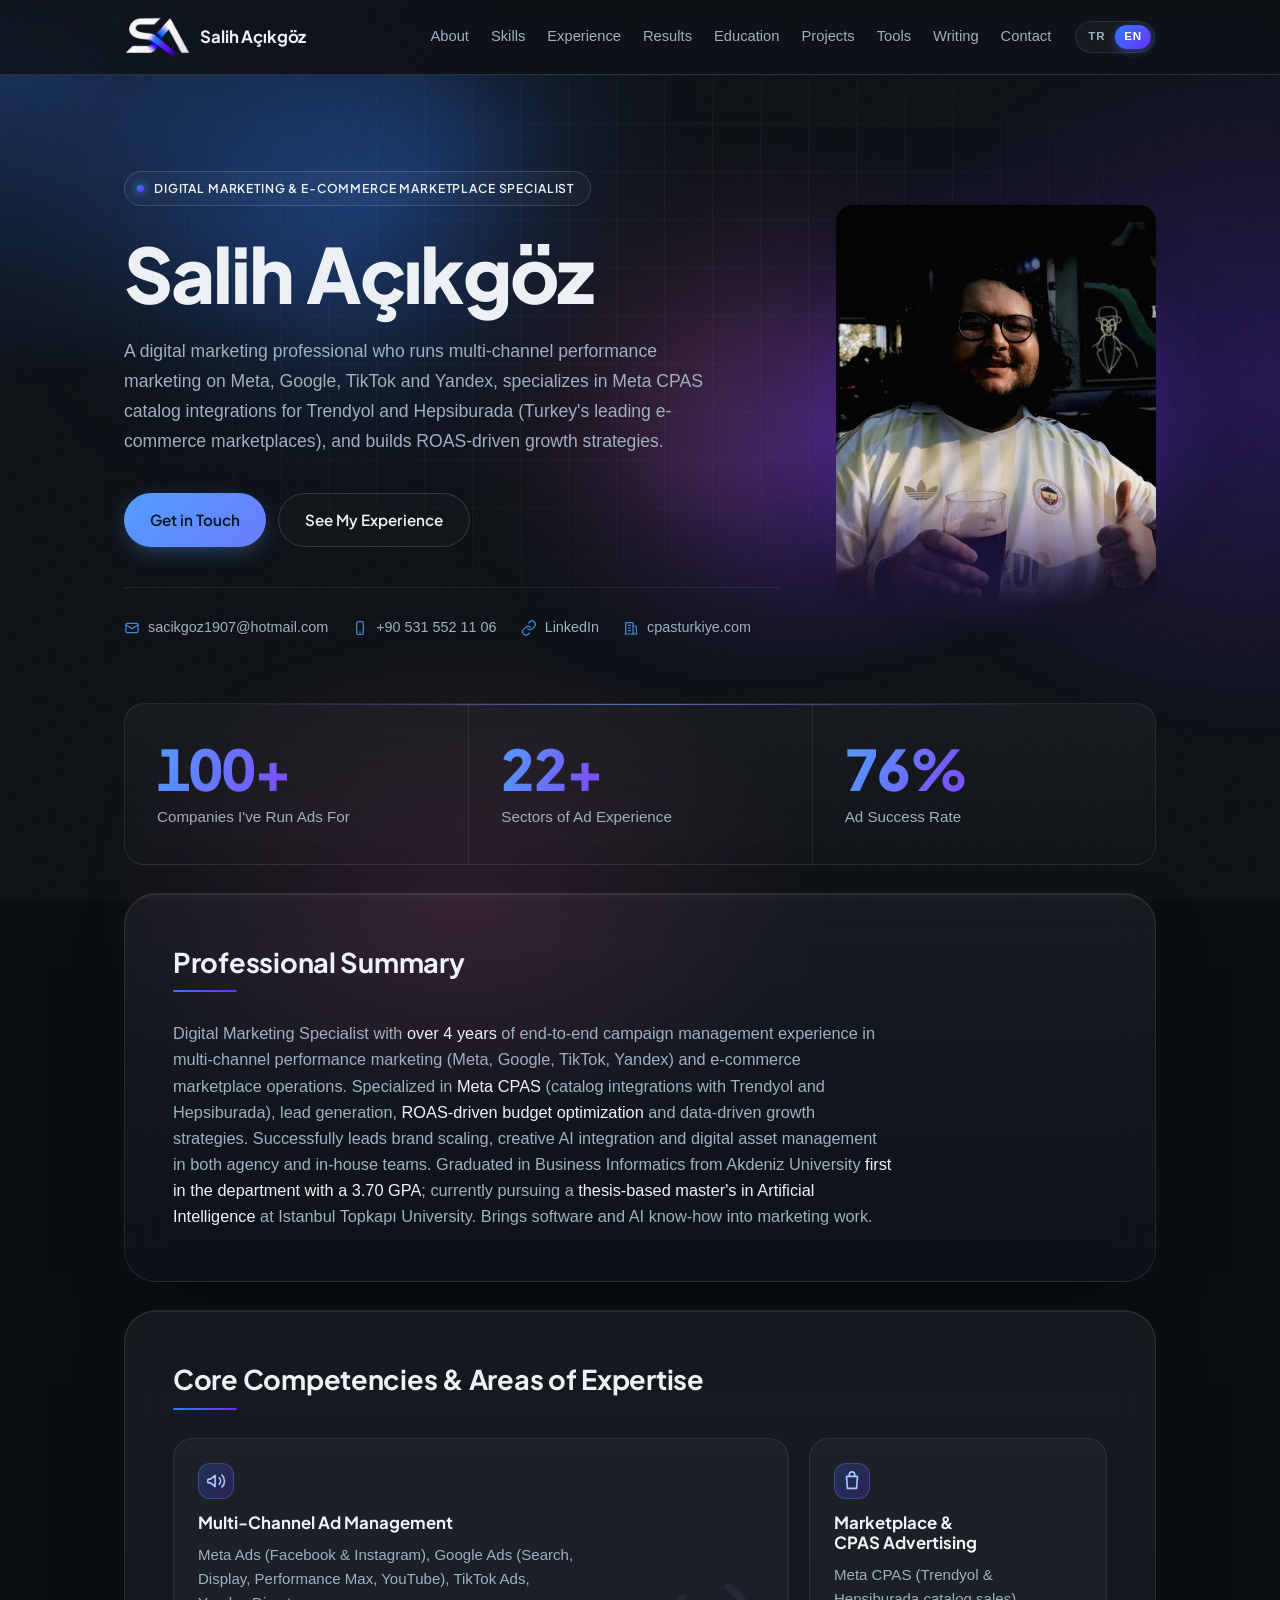
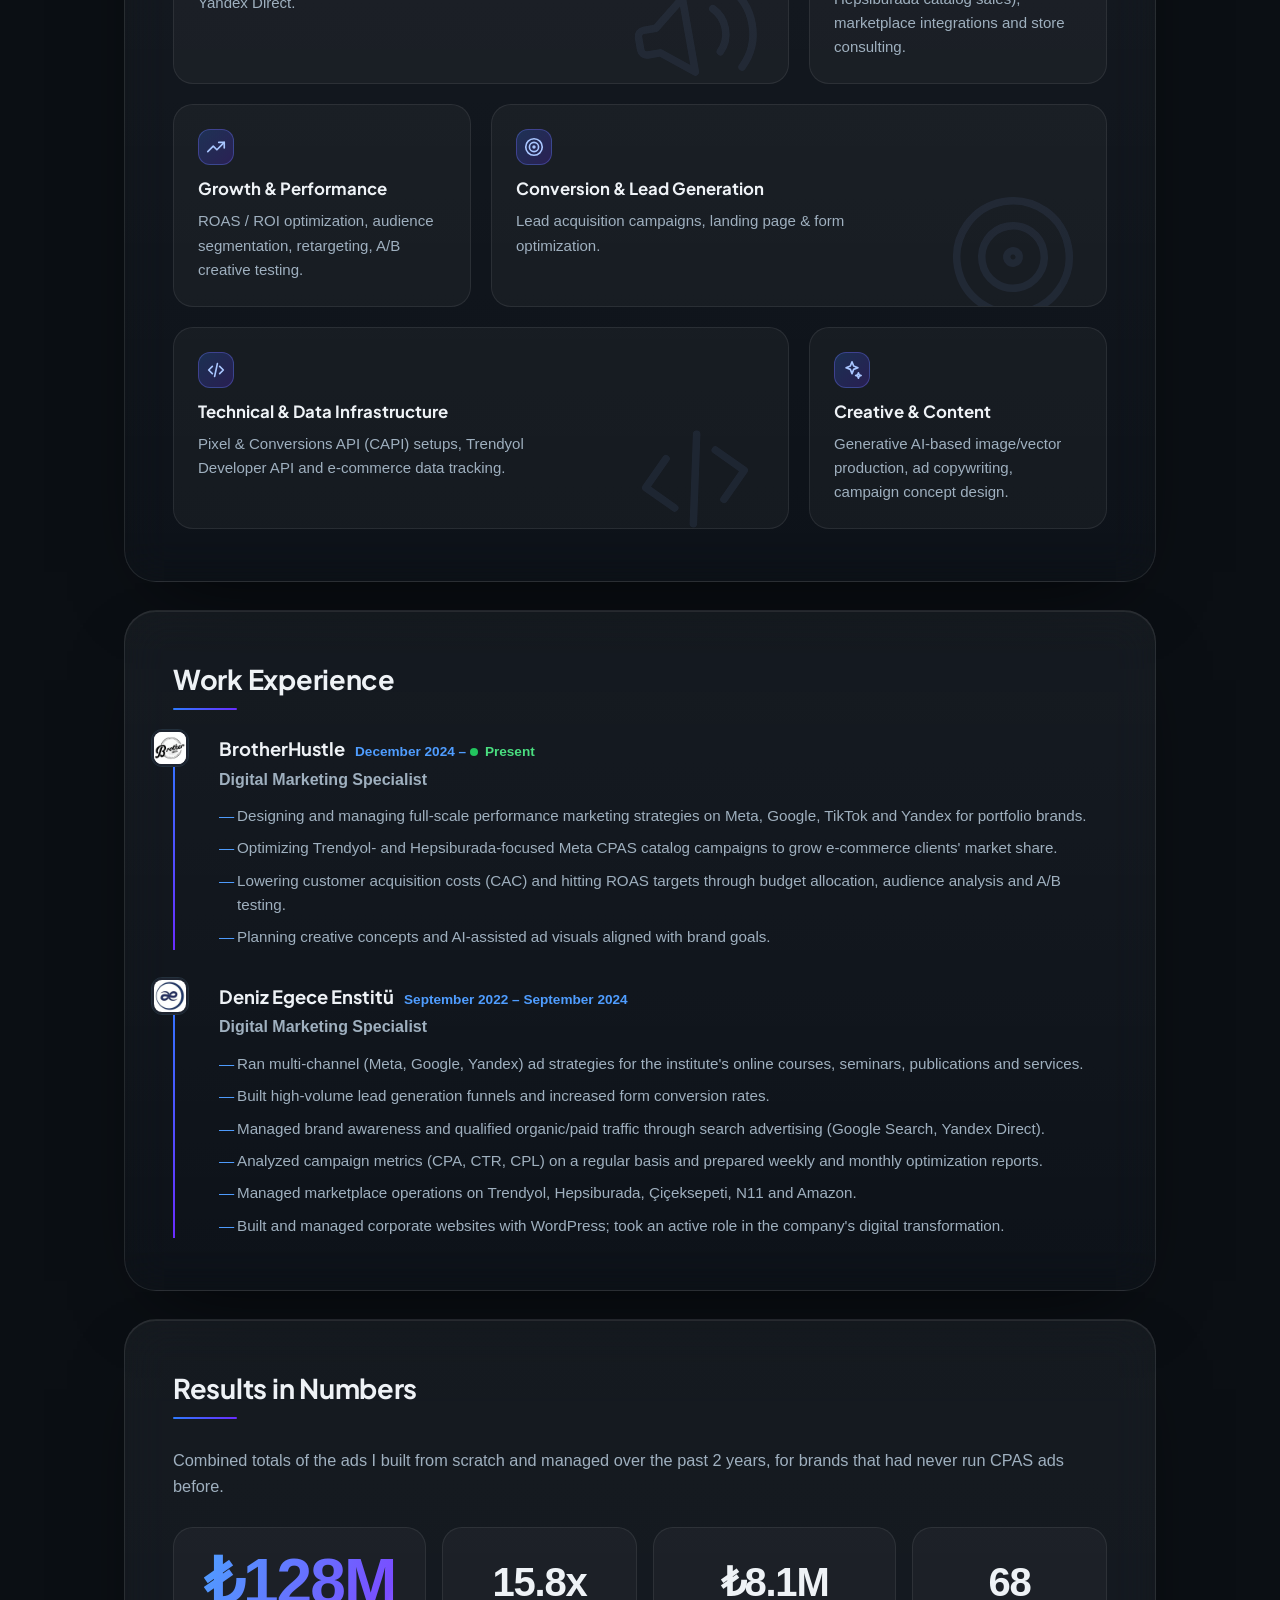
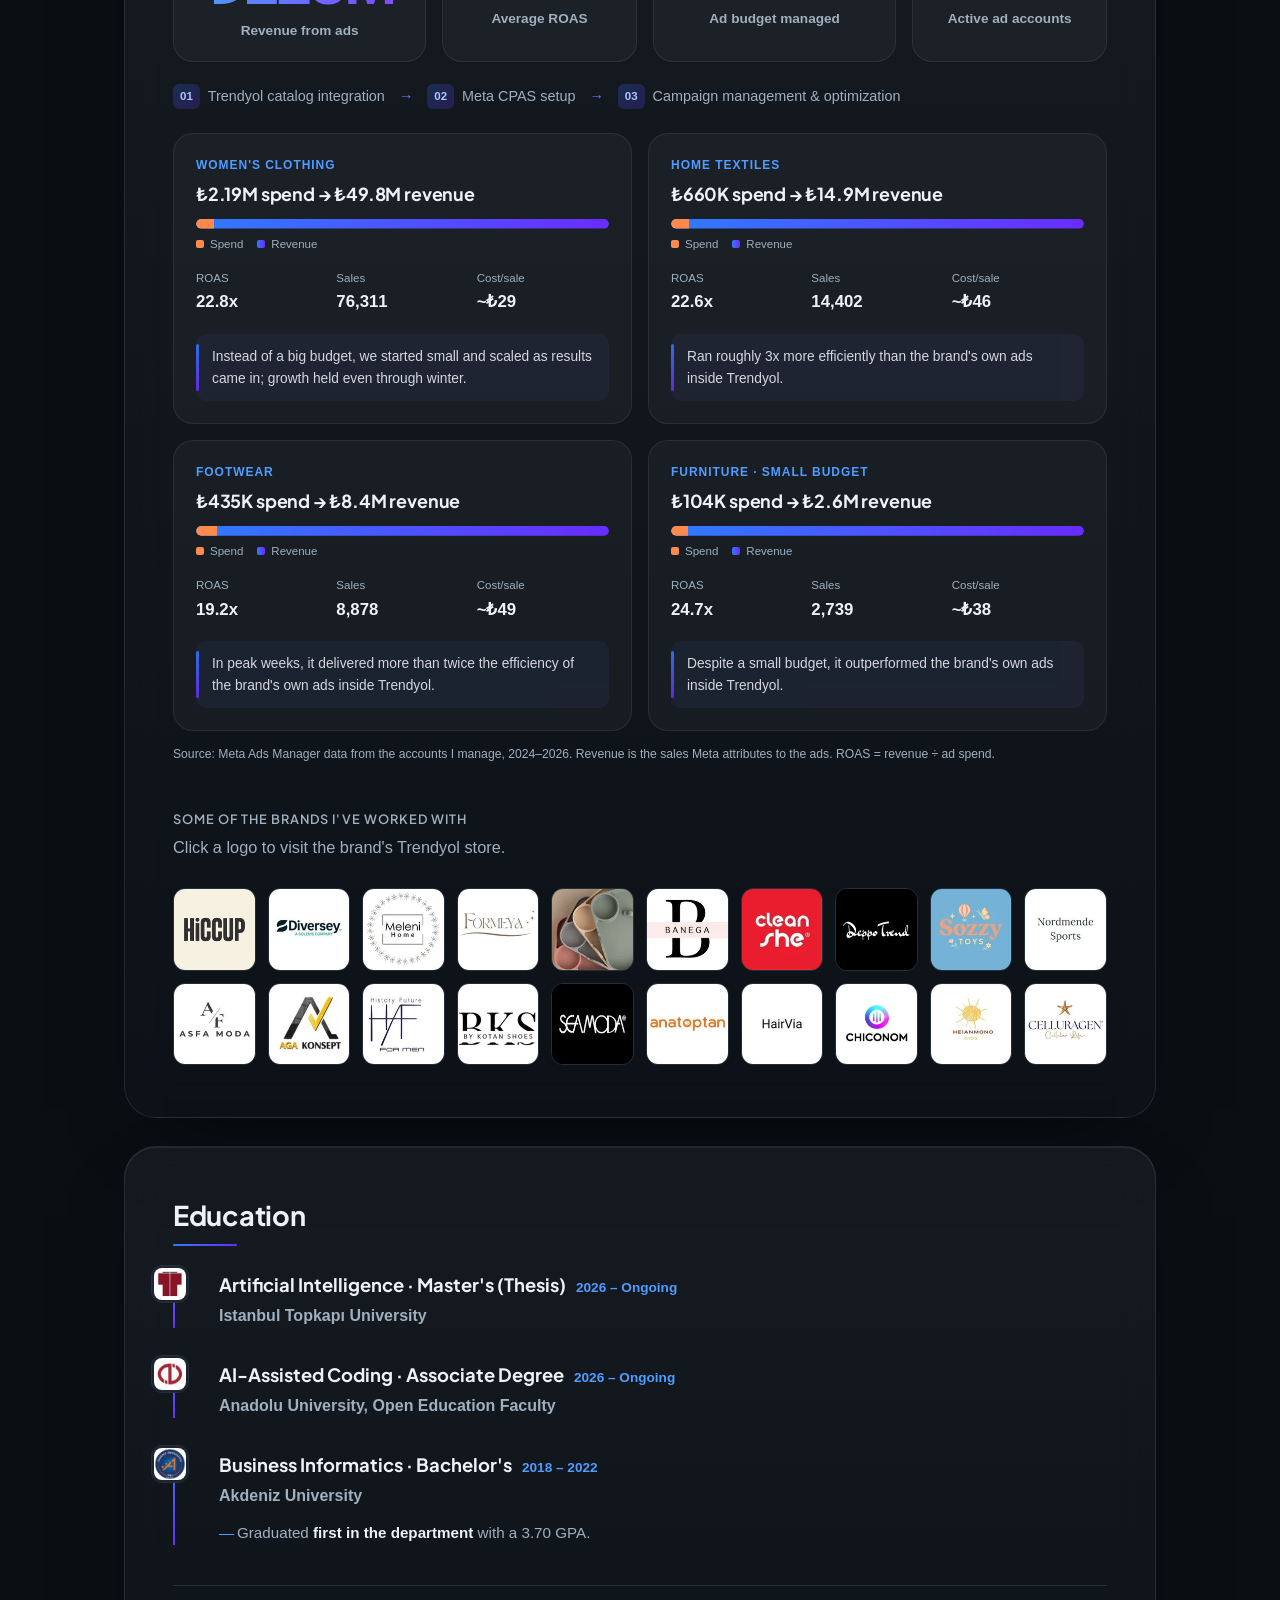
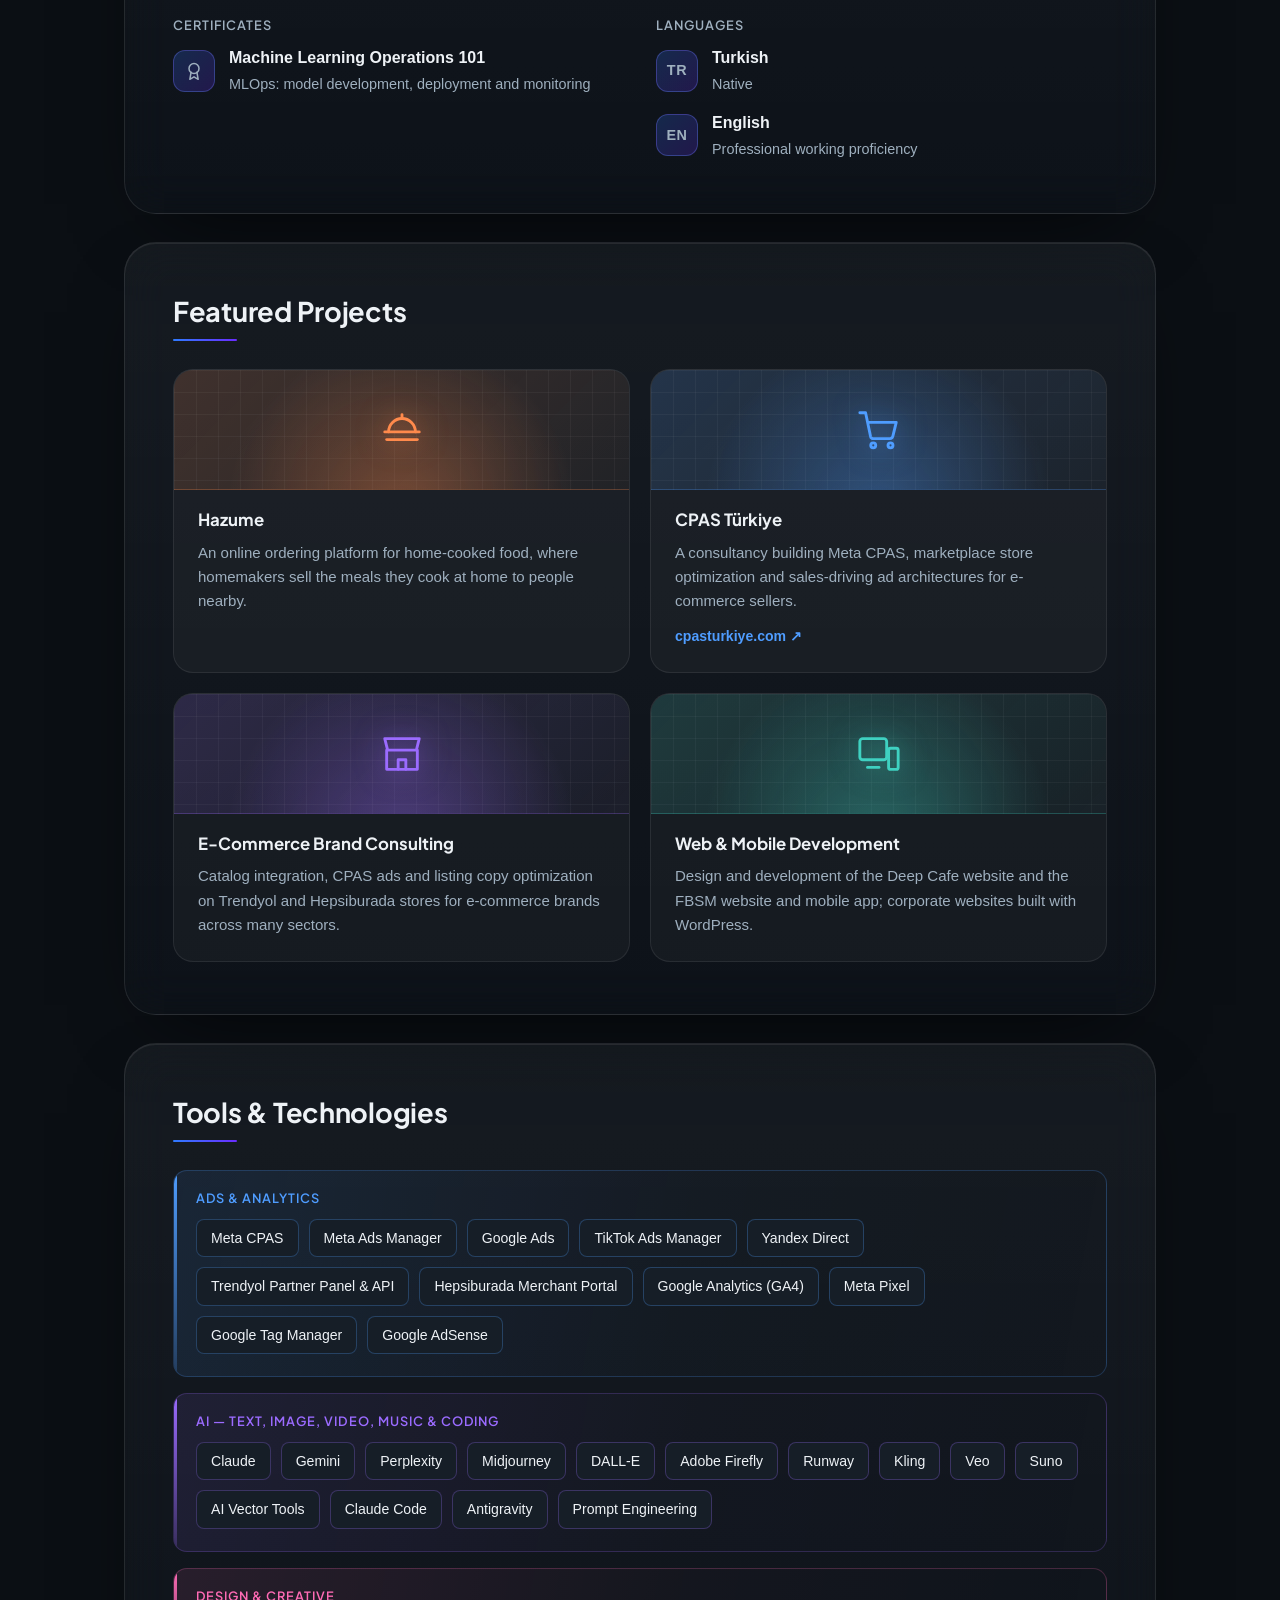
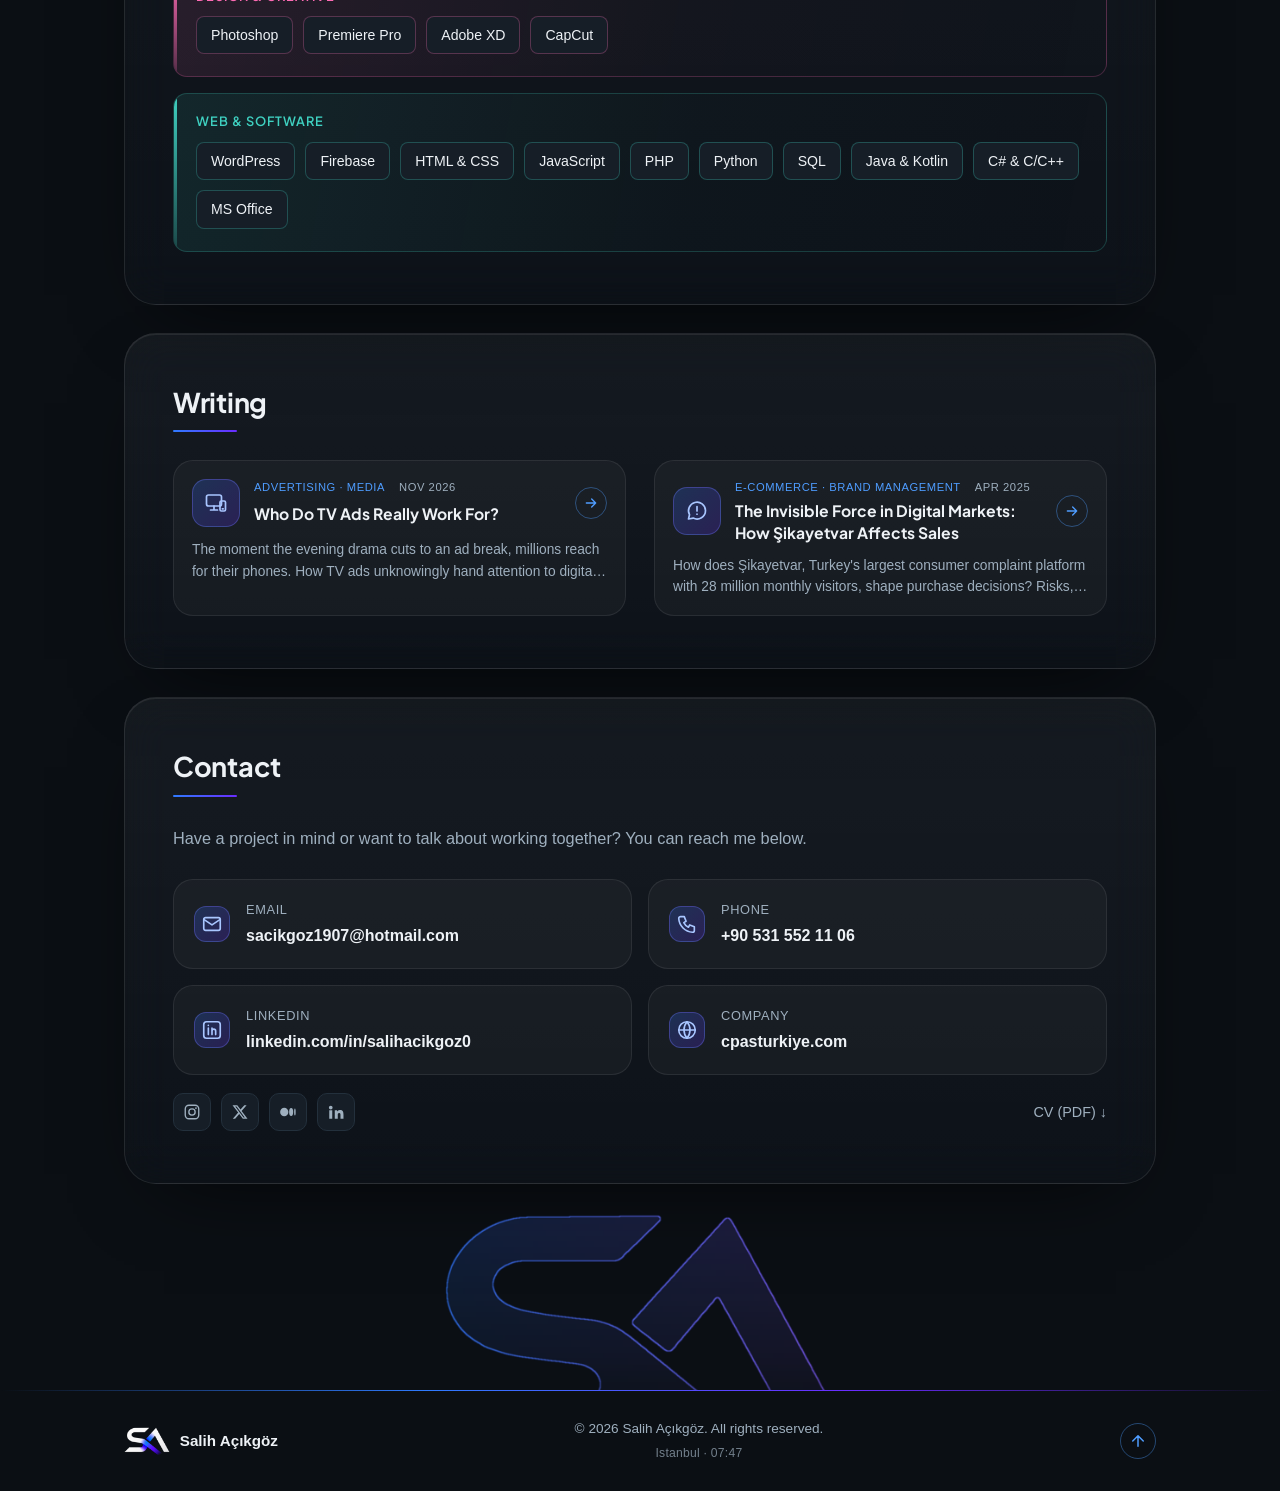
==== en/index.html @ 22ad57fc "feat: vaka kartları Jale verisiyle her gün güncelleniyor Co-Authored-By: Claude Opus 5.5 <noreply@an" ====
<!DOCTYPE html>
<html lang="en">
<head>
<meta charset="UTF-8">
<meta name="viewport" content="width=device-width, initial-scale=1.0">
<meta name="theme-color" content="#0b0f14">
<title>Salih Açıkgöz | Digital Marketing & E-Commerce Marketplace Specialist</title>
<meta name="description" content="Salih Açıkgöz — Digital Marketing & E-Commerce Marketplace Specialist. Performance marketing on Meta, Google, TikTok and Yandex, specializing in Meta CPAS.">
<link rel="icon" type="image/png" href="../images/site-icon-48.png" sizes="48x48">
<link rel="icon" type="image/png" href="../images/site-icon-192.png" sizes="192x192">
<link rel="apple-touch-icon" href="../images/apple-touch-icon.png">
<!-- Dil geçişi (TR ↔ EN): dairesel açılım ilk çizimden önce ayarlanır; script kaydırmayı bitirene kadar çizim bekler -->
<link rel="expect" href="#page-ready" blocking="render">
<script>
  try {
    var j = JSON.parse(sessionStorage.getItem("langJump"));
    if (j && Date.now() - j.t < 10000) {
      var h = document.documentElement, r = Math.hypot(Math.max(j.x, innerWidth - j.x), Math.max(j.y, innerHeight - j.y));
      h.style.setProperty("--vt-x", j.x + "px");
      h.style.setProperty("--vt-y", j.y + "px");
      h.style.setProperty("--vt-r", Math.ceil(r) + "px");
      h.classList.add("vt-lang");
    }
  } catch (e) {}
</script>
<link rel="preconnect" href="https://fonts.googleapis.com">
<link rel="preconnect" href="https://fonts.gstatic.com" crossorigin>
<link rel="stylesheet" href="https://fonts.googleapis.com/css2?family=Plus+Jakarta+Sans:wght@500;600;700;800&display=swap">
<link rel="stylesheet" href="../style.css?v=dev">
<link rel="canonical" href="https://salihacikgoz.com/en/">
<link rel="alternate" hreflang="tr" href="https://salihacikgoz.com/">
<link rel="alternate" hreflang="en" href="https://salihacikgoz.com/en/">
<link rel="alternate" hreflang="x-default" href="https://salihacikgoz.com/">

<meta property="og:type" content="profile">
<meta property="og:locale" content="en_US">
<meta property="og:locale:alternate" content="tr_TR">
<meta property="og:site_name" content="Salih Açıkgöz">
<meta property="og:url" content="https://salihacikgoz.com/en/">
<meta property="og:title" content="Salih Açıkgöz | Digital Marketing & E-Commerce Marketplace Specialist">
<meta property="og:description" content="Performance marketing on Meta, Google, TikTok and Yandex; Trendyol &amp; Hepsiburada catalog ads with Meta CPAS. Ad campaigns for 100+ companies.">
<meta property="og:image" content="https://salihacikgoz.com/images/og-image.jpg">
<meta property="og:image:width" content="1200">
<meta property="og:image:height" content="630">
<meta property="og:image:alt" content="Salih Açıkgöz">
<meta property="profile:first_name" content="Salih">
<meta property="profile:last_name" content="Açıkgöz">
<meta name="twitter:card" content="summary_large_image">
<meta name="twitter:creator" content="@SalihAcikgoz0">
<meta name="twitter:title" content="Salih Açıkgöz | Digital Marketing & E-Commerce Marketplace Specialist">
<meta name="twitter:description" content="Performance marketing on Meta, Google, TikTok and Yandex; Trendyol &amp; Hepsiburada catalog ads with Meta CPAS.">
<meta name="twitter:image" content="https://salihacikgoz.com/images/og-image.jpg">

<script type="application/ld+json">
{
  "@context": "https://schema.org",
  "@type": "Person",
  "name": "Salih Açıkgöz",
  "jobTitle": "Digital Marketing & E-Commerce Marketplace Specialist",
  "url": "https://salihacikgoz.com/en/",
  "image": "https://salihacikgoz.com/images/profile.jpg",
  "email": "mailto:sacikgoz1907@hotmail.com",
  "sameAs": [
    "https://www.linkedin.com/in/salihacikgoz0/",
    "https://www.instagram.com/salihacikgoz0/",
    "https://x.com/SalihAcikgoz0",
    "https://medium.com/@salihacikgoz",
    "https://cpasturkiye.com"
  ],
  "worksFor": { "@type": "Organization", "name": "BrotherHustle" },
  "alumniOf": [
    { "@type": "CollegeOrUniversity", "name": "Akdeniz University" },
    { "@type": "CollegeOrUniversity", "name": "Istanbul Topkapı University" },
    { "@type": "CollegeOrUniversity", "name": "Anadolu University" }
  ],
  "knowsAbout": [
    "Meta CPAS", "Meta Ads", "Google Ads", "TikTok Ads", "Yandex Direct",
    "Performance Marketing", "Trendyol", "Hepsiburada", "E-Commerce", "Artificial Intelligence"
  ],
  "knowsLanguage": ["tr", "en"]
}
</script>

<!-- Google tag (gtag.js) -->
<script async src="https://www.googletagmanager.com/gtag/js?id=G-B23FWT14V4"></script>
<script>
  window.dataLayer = window.dataLayer || [];
  function gtag(){dataLayer.push(arguments);}
  gtag('js', new Date());

  gtag('config', 'G-B23FWT14V4');
</script>
</head>
<body>

<header class="nav">
  <div class="nav-inner">
    <div class="scroll-progress" aria-hidden="true"></div>
    <a href="/en/" class="logo"><img src="../images/logo-mark.webp?v=dev" alt="" width="65" height="40"><span>Salih Açıkgöz</span></a>
    <button class="nav-toggle" id="navToggle" aria-label="Open menu">☰</button>
    <nav class="nav-links" id="navLinks">
      <a href="#about">About</a>
      <a href="#skills">Skills</a>
      <a href="#experience">Experience</a>
      <a href="#brands">Results</a>
      <a href="#education">Education</a>
      <a href="#projects">Projects</a>
      <a href="#tools">Tools</a>
      <a href="#writing">Writing</a>
      <a href="#contact">Contact</a>
    </nav>
    <a href="/" class="lang-switch ls-right" hreflang="tr" lang="tr" aria-label="Türkçe sürüm"><span class="ls-opt" aria-hidden="true">TR</span><span class="ls-opt on" aria-hidden="true">EN</span></a>
  </div>
</header>

<main>

  <section id="top" class="hero">
    <div class="hero-bg" aria-hidden="true">
      <span class="glow glow-blue"></span>
      <span class="glow glow-purple"></span>
      <span class="glow glow-pink"></span>
    </div>
    <div class="hero-inner">
      <p class="eyebrow">Digital Marketing & E-Commerce Marketplace Specialist</p>
      <h1>Salih Açıkgöz</h1>
      <p class="hero-lead">
        A digital marketing professional who runs multi-channel performance marketing on
        Meta, Google, TikTok and Yandex, specializes in Meta CPAS catalog integrations for
        Trendyol and Hepsiburada (Turkey's leading e-commerce marketplaces), and builds
        ROAS-driven growth strategies.
      </p>
      <div class="hero-actions">
        <a href="#contact" class="btn btn-primary">Get in Touch</a>
        <a href="#experience" class="btn btn-ghost">See My Experience</a>
      </div>
      <div class="hero-meta">
        <span><svg viewBox="0 0 24 24" fill="none" stroke-width="1.8" stroke-linecap="round" stroke-linejoin="round" aria-hidden="true"><rect x="3" y="5" width="18" height="14" rx="2"/><path d="m3 7 9 6 9-6"/></svg>sacikgoz1907@hotmail.com</span>
        <span><svg viewBox="0 0 24 24" fill="none" stroke-width="1.8" stroke-linecap="round" stroke-linejoin="round" aria-hidden="true"><rect x="7" y="2.5" width="10" height="19" rx="2"/><path d="M11 18h2"/></svg>+90 531 552 11 06</span>
        <span><svg viewBox="0 0 24 24" fill="none" stroke-width="1.8" stroke-linecap="round" stroke-linejoin="round" aria-hidden="true"><path d="M10 13a5 5 0 0 0 7.07 0l3-3a5 5 0 0 0-7.07-7.07l-1.5 1.5"/><path d="M14 11a5 5 0 0 0-7.07 0l-3 3a5 5 0 0 0 7.07 7.07l1.5-1.5"/></svg><a href="https://linkedin.com/in/salihacikgoz0/" target="_blank" rel="noopener">LinkedIn</a></span>
        <span><svg viewBox="0 0 24 24" fill="none" stroke-width="1.8" stroke-linecap="round" stroke-linejoin="round" aria-hidden="true"><path d="M4 21V5a1 1 0 0 1 1-1h9a1 1 0 0 1 1 1v16"/><path d="M15 9h4a1 1 0 0 1 1 1v11"/><path d="M8 8h3M8 12h3M8 16h3M3 21h18"/></svg><a href="https://cpasturkiye.com" target="_blank" rel="noopener">cpasturkiye.com</a></span>
      </div>
    </div>
    <figure class="hero-photo">
      <img src="../images/profile.webp?v=dev" alt="Salih Açıkgöz" width="608" height="760" fetchpriority="high">
    </figure>
  </section>

  <section class="stats" aria-label="In numbers">
    <div class="stat">
      <span class="stat-value">100+</span>
      <span class="stat-label">Companies I've Run Ads For</span>
    </div>
    <div class="stat">
      <span class="stat-value">22+</span>
      <span class="stat-label">Sectors of Ad Experience</span>
    </div>
    <div class="stat">
      <span class="stat-value">76%</span>
      <span class="stat-label">Ad Success Rate</span>
    </div>
  </section>

  <section id="about" class="section">
    <h2 class="section-title">Professional Summary</h2>
    <p class="section-text summary">
      Digital Marketing Specialist with <span class="hl">over 4 years</span> of end-to-end campaign management
      experience in multi-channel performance marketing (Meta, Google, TikTok, Yandex) and e-commerce marketplace
      operations. Specialized in <span class="hl">Meta CPAS</span> (catalog integrations with Trendyol and
      Hepsiburada), lead generation, <span class="hl">ROAS-driven budget optimization</span> and
      data-driven growth strategies. Successfully leads brand scaling, creative AI integration and digital asset
      management in both agency and in-house teams. Graduated in Business Informatics from Akdeniz University
      <span class="hl">first in the department with a 3.70 GPA</span>; currently pursuing a
      <span class="hl">thesis-based master's in Artificial Intelligence</span> at Istanbul Topkapı University.
      Brings software and AI know-how into marketing work.
    </p>
  </section>

  <section id="skills" class="section alt">
    <h2 class="section-title">Core Competencies & Areas of Expertise</h2>
    <div class="grid grid-3 bento">
      <div class="card wide">
        <span class="card-art" aria-hidden="true"><svg viewBox="0 0 24 24" fill="none" stroke="currentColor" stroke-width="1.8" stroke-linecap="round" stroke-linejoin="round"><path d="M3 11v2a1 1 0 0 0 1 1h2l5 4V6L6 10H4a1 1 0 0 0-1 1z"/><path d="M15.5 8.5a5 5 0 0 1 0 7"/><path d="M18.5 5.5a9 9 0 0 1 0 13"/></svg></span>
        <span class="card-icon" aria-hidden="true"><svg viewBox="0 0 24 24" fill="none" stroke="currentColor" stroke-width="1.8" stroke-linecap="round" stroke-linejoin="round"><path d="M3 11v2a1 1 0 0 0 1 1h2l5 4V6L6 10H4a1 1 0 0 0-1 1z"/><path d="M15.5 8.5a5 5 0 0 1 0 7"/><path d="M18.5 5.5a9 9 0 0 1 0 13"/></svg></span>
        <h3>Multi-Channel Ad Management</h3>
        <p>Meta Ads (Facebook & Instagram), Google Ads (Search, Display, Performance Max, YouTube), TikTok Ads, Yandex Direct.</p>
      </div>
      <div class="card">
        <span class="card-art" aria-hidden="true"><svg viewBox="0 0 24 24" fill="none" stroke="currentColor" stroke-width="1.8" stroke-linecap="round" stroke-linejoin="round"><path d="M6 7h12l-1 13H7L6 7z"/><path d="M9 7V5a3 3 0 0 1 6 0v2"/></svg></span>
        <span class="card-icon" aria-hidden="true"><svg viewBox="0 0 24 24" fill="none" stroke="currentColor" stroke-width="1.8" stroke-linecap="round" stroke-linejoin="round"><path d="M6 7h12l-1 13H7L6 7z"/><path d="M9 7V5a3 3 0 0 1 6 0v2"/></svg></span>
        <h3>Marketplace & CPAS Advertising</h3>
        <p>Meta CPAS (Trendyol & Hepsiburada catalog sales), marketplace integrations and store consulting.</p>
      </div>
      <div class="card">
        <span class="card-art" aria-hidden="true"><svg viewBox="0 0 24 24" fill="none" stroke="currentColor" stroke-width="1.8" stroke-linecap="round" stroke-linejoin="round"><path d="M3 17l6-6 4 4 8-8"/><path d="M15 7h6v6"/></svg></span>
        <span class="card-icon" aria-hidden="true"><svg viewBox="0 0 24 24" fill="none" stroke="currentColor" stroke-width="1.8" stroke-linecap="round" stroke-linejoin="round"><path d="M3 17l6-6 4 4 8-8"/><path d="M15 7h6v6"/></svg></span>
        <h3>Growth & Performance</h3>
        <p>ROAS / ROI optimization, audience segmentation, retargeting, A/B creative testing.</p>
      </div>
      <div class="card wide">
        <span class="card-art" aria-hidden="true"><svg viewBox="0 0 24 24" fill="none" stroke="currentColor" stroke-width="1.8" stroke-linecap="round" stroke-linejoin="round"><circle cx="12" cy="12" r="9"/><circle cx="12" cy="12" r="5"/><circle cx="12" cy="12" r="1"/></svg></span>
        <span class="card-icon" aria-hidden="true"><svg viewBox="0 0 24 24" fill="none" stroke="currentColor" stroke-width="1.8" stroke-linecap="round" stroke-linejoin="round"><circle cx="12" cy="12" r="9"/><circle cx="12" cy="12" r="5"/><circle cx="12" cy="12" r="1"/></svg></span>
        <h3>Conversion & Lead Generation</h3>
        <p>Lead acquisition campaigns, landing page & form optimization.</p>
      </div>
      <div class="card wide">
        <span class="card-art" aria-hidden="true"><svg viewBox="0 0 24 24" fill="none" stroke="currentColor" stroke-width="1.8" stroke-linecap="round" stroke-linejoin="round"><path d="M8 8l-4 4 4 4"/><path d="M16 8l4 4-4 4"/><path d="M13.5 5l-3 14"/></svg></span>
        <span class="card-icon" aria-hidden="true"><svg viewBox="0 0 24 24" fill="none" stroke="currentColor" stroke-width="1.8" stroke-linecap="round" stroke-linejoin="round"><path d="M8 8l-4 4 4 4"/><path d="M16 8l4 4-4 4"/><path d="M13.5 5l-3 14"/></svg></span>
        <h3>Technical & Data Infrastructure</h3>
        <p>Pixel & Conversions API (CAPI) setups, Trendyol Developer API and e-commerce data tracking.</p>
      </div>
      <div class="card">
        <span class="card-art" aria-hidden="true"><svg viewBox="0 0 24 24" fill="none" stroke="currentColor" stroke-width="1.8" stroke-linecap="round" stroke-linejoin="round"><path d="M12 3l1.8 4.7L18.5 9.5l-4.7 1.8L12 16l-1.8-4.7L5.5 9.5l4.7-1.8L12 3z"/><path d="M19 15l.8 2.2L22 18l-2.2.8L19 21l-.8-2.2L16 18l2.2-.8L19 15z"/></svg></span>
        <span class="card-icon" aria-hidden="true"><svg viewBox="0 0 24 24" fill="none" stroke="currentColor" stroke-width="1.8" stroke-linecap="round" stroke-linejoin="round"><path d="M12 3l1.8 4.7L18.5 9.5l-4.7 1.8L12 16l-1.8-4.7L5.5 9.5l4.7-1.8L12 3z"/><path d="M19 15l.8 2.2L22 18l-2.2.8L19 21l-.8-2.2L16 18l2.2-.8L19 15z"/></svg></span>
        <h3>Creative & Content</h3>
        <p>Generative AI-based image/vector production, ad copywriting, campaign concept design.</p>
      </div>
    </div>
  </section>

  <section id="experience" class="section">
    <h2 class="section-title">Work Experience</h2>
    <div class="timeline">
      <div class="timeline-item has-logo">
        <img class="timeline-logo" src="../images/kurumlar/brotherhustle.webp?v=dev" alt="" width="44" height="44" loading="lazy">
        <div class="timeline-head">
          <h3>BrotherHustle</h3>
          <span class="timeline-date">December 2024 – <span class="live">Present</span></span>
        </div>
        <p class="timeline-company">Digital Marketing Specialist</p>
        <ul>
          <li>Designing and managing full-scale performance marketing strategies on Meta, Google, TikTok and Yandex for portfolio brands.</li>
          <li>Optimizing Trendyol- and Hepsiburada-focused Meta CPAS catalog campaigns to grow e-commerce clients' market share.</li>
          <li>Lowering customer acquisition costs (CAC) and hitting ROAS targets through budget allocation, audience analysis and A/B testing.</li>
          <li>Planning creative concepts and AI-assisted ad visuals aligned with brand goals.</li>
        </ul>
      </div>
      <div class="timeline-item has-logo">
        <img class="timeline-logo" src="../images/kurumlar/deniz-egece.webp?v=dev" alt="" width="44" height="44" loading="lazy">
        <div class="timeline-head">
          <h3>Deniz Egece Enstitü</h3>
          <span class="timeline-date">September 2022 – September 2024</span>
        </div>
        <p class="timeline-company">Digital Marketing Specialist</p>
        <ul>
          <li>Ran multi-channel (Meta, Google, Yandex) ad strategies for the institute's online courses, seminars, publications and services.</li>
          <li>Built high-volume lead generation funnels and increased form conversion rates.</li>
          <li>Managed brand awareness and qualified organic/paid traffic through search advertising (Google Search, Yandex Direct).</li>
          <li>Analyzed campaign metrics (CPA, CTR, CPL) on a regular basis and prepared weekly and monthly optimization reports.</li>
          <li>Managed marketplace operations on Trendyol, Hepsiburada, Çiçeksepeti, N11 and Amazon.</li>
          <li>Built and managed corporate websites with WordPress; took an active role in the company's digital transformation.</li>
        </ul>
      </div>
    </div>
  </section>

  <section id="brands" class="section alt">
    <h2 class="section-title">Results in Numbers</h2>
    <p class="section-text">Combined totals of the ads I built from scratch and managed over the past 2 years, for brands that had never run CPAS ads before.</p>
    <div class="results-figures">
      <div class="rf rf-main"><span class="rf-value" data-count="128.04" data-prefix="₺" data-suffix="M" data-decimals="0">₺128M</span><span class="rf-label">Revenue from ads</span></div>
      <div class="rf"><span class="rf-value" data-count="15.8" data-suffix="x" data-decimals="1">15.8x</span><span class="rf-label">Average ROAS</span></div>
      <div class="rf"><span class="rf-value" data-count="8.11" data-prefix="₺" data-suffix="M" data-decimals="1">₺8.1M</span><span class="rf-label">Ad budget managed</span></div>
      <div class="rf"><span class="rf-value" data-count="68" data-decimals="0">68</span><span class="rf-label">Active ad accounts</span></div>
    </div>
    <ol class="process">
      <li><span>01</span>Trendyol catalog integration</li>
      <li><span>02</span>Meta CPAS setup</li>
      <li><span>03</span>Campaign management &amp; optimization</li>
    </ol>
    <div class="cases">
      <article class="case">
        <p class="case-sector">Women's Clothing</p>
        <h3>₺2.19M spend → ₺49.8M revenue</h3>
        <div class="case-bar" aria-hidden="true"><span class="case-spend" style="--w: 4.4%"></span></div>
        <p class="case-legend" aria-hidden="true"><i class="lg-spend"></i>Spend <i class="lg-rev"></i>Revenue</p>
        <dl class="case-stats">
          <div><dt>ROAS</dt><dd>22.8x</dd></div>
          <div><dt>Sales</dt><dd>76,311</dd></div>
          <div><dt>Cost/sale</dt><dd>~₺29</dd></div>
        </dl>
        <p class="case-story">Instead of a big budget, we started small and scaled as results came in; growth held even through winter.</p>
      </article>
      <article class="case">
        <p class="case-sector">Home Textiles</p>
        <h3>₺660K spend → ₺14.9M revenue</h3>
        <div class="case-bar" aria-hidden="true"><span class="case-spend" style="--w: 4.4%"></span></div>
        <p class="case-legend" aria-hidden="true"><i class="lg-spend"></i>Spend <i class="lg-rev"></i>Revenue</p>
        <dl class="case-stats">
          <div><dt>ROAS</dt><dd>22.6x</dd></div>
          <div><dt>Sales</dt><dd>14,402</dd></div>
          <div><dt>Cost/sale</dt><dd>~₺46</dd></div>
        </dl>
        <p class="case-story">Ran roughly 3x more efficiently than the brand's own ads inside Trendyol.</p>
      </article>
      <article class="case">
        <p class="case-sector">Footwear</p>
        <h3>₺435K spend → ₺8.4M revenue</h3>
        <div class="case-bar" aria-hidden="true"><span class="case-spend" style="--w: 5.2%"></span></div>
        <p class="case-legend" aria-hidden="true"><i class="lg-spend"></i>Spend <i class="lg-rev"></i>Revenue</p>
        <dl class="case-stats">
          <div><dt>ROAS</dt><dd>19.2x</dd></div>
          <div><dt>Sales</dt><dd>8,878</dd></div>
          <div><dt>Cost/sale</dt><dd>~₺49</dd></div>
        </dl>
        <p class="case-story">In peak weeks, it delivered more than twice the efficiency of the brand's own ads inside Trendyol.</p>
      </article>
      <article class="case">
        <p class="case-sector">Furniture · Small budget</p>
        <h3>₺104K spend → ₺2.6M revenue</h3>
        <div class="case-bar" aria-hidden="true"><span class="case-spend" style="--w: 4.1%"></span></div>
        <p class="case-legend" aria-hidden="true"><i class="lg-spend"></i>Spend <i class="lg-rev"></i>Revenue</p>
        <dl class="case-stats">
          <div><dt>ROAS</dt><dd>24.7x</dd></div>
          <div><dt>Sales</dt><dd>2,739</dd></div>
          <div><dt>Cost/sale</dt><dd>~₺38</dd></div>
        </dl>
        <p class="case-story">Despite a small budget, it outperformed the brand's own ads inside Trendyol.</p>
      </article>
    </div>
    <p class="cases-hint" aria-hidden="true">Swipe for more cases →</p>
    <p class="results-note">Source: Meta Ads Manager data from the accounts I manage, 2024–2026. Revenue is the sales Meta attributes to the ads. ROAS = revenue ÷ ad spend.</p>
    <h3 class="tags-title brands-title">Some of the brands I've worked with</h3>
    <p class="section-text">Click a logo to visit the brand's Trendyol store.</p>
    <ul class="brands-grid">
        <li><a href="https://www.trendyol.com/magaza/hiccup-m-938209" target="_blank" rel="noopener" class="brand" title="Hiccup">
          <img src="../images/markalar/hiccup.webp?v=dev" alt="" width="64" height="64" loading="lazy">
          <span>Hiccup</span>
        </a></li>
        <li><a href="https://www.trendyol.com/magaza/diversey-m-876564" target="_blank" rel="noopener" class="brand" title="Diversey">
          <img src="../images/markalar/diversey.webp?v=dev" alt="" width="64" height="64" loading="lazy">
          <span>Diversey</span>
        </a></li>
        <li><a href="https://www.trendyol.com/magaza/melenihome-m-119640" target="_blank" rel="noopener" class="brand" title="Meleni Home">
          <img src="../images/markalar/meleni-home.webp?v=dev" alt="" width="64" height="64" loading="lazy">
          <span>Meleni Home</span>
        </a></li>
        <li><a href="https://www.trendyol.com/magaza/formeya-m-323918" target="_blank" rel="noopener" class="brand" title="Formeya">
          <img src="../images/markalar/formeya.webp?v=dev" alt="" width="64" height="64" loading="lazy">
          <span>Formeya</span>
        </a></li>
        <li><a href="https://www.trendyol.com/magaza/meleni-baby-kids-m-702172" target="_blank" rel="noopener" class="brand" title="Meleni Baby &amp; Kids">
          <img src="../images/markalar/meleni-baby-kids.webp?v=dev" alt="" width="64" height="64" loading="lazy">
          <span>Meleni Baby &amp; Kids</span>
        </a></li>
        <li><a href="https://www.trendyol.com/magaza/banega-m-669402" target="_blank" rel="noopener" class="brand" title="Banega">
          <img src="../images/markalar/banega.webp?v=dev" alt="" width="64" height="64" loading="lazy">
          <span>Banega</span>
        </a></li>
        <li><a href="https://www.trendyol.com/magaza/cleanshe-m-842949" target="_blank" rel="noopener" class="brand" title="CleanShe">
          <img src="../images/markalar/cleanshe.webp?v=dev" alt="" width="64" height="64" loading="lazy">
          <span>CleanShe</span>
        </a></li>
        <li><a href="https://www.trendyol.com/magaza/deppo-trend-m-178956" target="_blank" rel="noopener" class="brand" title="Deppo Trend">
          <img src="../images/markalar/deppo-trend.webp?v=dev" alt="" width="64" height="64" loading="lazy">
          <span>Deppo Trend</span>
        </a></li>
        <li><a href="https://www.trendyol.com/magaza/sozzytoys-m-403377" target="_blank" rel="noopener" class="brand" title="SozzyToys">
          <img src="../images/markalar/sozzytoys.webp?v=dev" alt="" width="64" height="64" loading="lazy">
          <span>SozzyToys</span>
        </a></li>
        <li><a href="https://www.trendyol.com/sr?mid=178052&amp;os=1&amp;sst=BEST_SELLER" target="_blank" rel="noopener" class="brand" title="Nordmende Sports">
          <img src="../images/markalar/nordmende-sports.webp?v=dev" alt="" width="64" height="64" loading="lazy">
          <span>Nordmende Sports</span>
        </a></li>
        <li><a href="https://www.trendyol.com/magaza/asfa-moda-m-118520" target="_blank" rel="noopener" class="brand" title="Asfa Moda">
          <img src="../images/markalar/asfa-moda.webp?v=dev" alt="" width="64" height="64" loading="lazy">
          <span>Asfa Moda</span>
        </a></li>
        <li><a href="https://www.trendyol.com/magaza/aga-konsept-m-439952" target="_blank" rel="noopener" class="brand" title="AGA Konsept">
          <img src="../images/markalar/aga-konsept.webp?v=dev" alt="" width="64" height="64" loading="lazy">
          <span>AGA Konsept</span>
        </a></li>
        <li><a href="https://www.trendyol.com/magaza/history-and-future-m-1072178" target="_blank" rel="noopener" class="brand" title="History And Future">
          <img src="../images/markalar/history-and-future.webp?v=dev" alt="" width="64" height="64" loading="lazy">
          <span>History And Future</span>
        </a></li>
        <li><a href="https://www.trendyol.com/magaza/by-kotan-shoes-m-657182" target="_blank" rel="noopener" class="brand" title="BY Kotan Shoes">
          <img src="../images/markalar/by-kotan-shoes.webp?v=dev" alt="" width="64" height="64" loading="lazy">
          <span>BY Kotan Shoes</span>
        </a></li>
        <li><a href="https://www.trendyol.com/magaza/seamoda-buyuk-beden-giyim-m-107604" target="_blank" rel="noopener" class="brand" title="Seamoda Büyük Beden Giyim">
          <img src="../images/markalar/seamoda.webp?v=dev" alt="" width="64" height="64" loading="lazy">
          <span>Seamoda Büyük Beden Giyim</span>
        </a></li>
        <li><a href="https://www.trendyol.com/magaza/anatoptan-m-105172" target="_blank" rel="noopener" class="brand" title="Anatoptan">
          <img src="../images/markalar/anatoptan.webp?v=dev" alt="" width="64" height="64" loading="lazy">
          <span>Anatoptan</span>
        </a></li>
        <li><a href="https://www.trendyol.com/magaza/hairvia-m-1259022" target="_blank" rel="noopener" class="brand" title="HairVia">
          <img src="../images/markalar/hairvia.webp?v=dev" alt="" width="64" height="64" loading="lazy">
          <span>HairVia</span>
        </a></li>
        <li><a href="https://www.trendyol.com/magaza/chiconom-m-1244322" target="_blank" rel="noopener" class="brand" title="chiconom">
          <img src="../images/markalar/chiconom.webp?v=dev" alt="" width="64" height="64" loading="lazy">
          <span>chiconom</span>
        </a></li>
        <li><a href="https://www.trendyol.com/magaza/heianmono-m-1071733" target="_blank" rel="noopener" class="brand" title="HEİANMONO">
          <img src="../images/markalar/heianmono.webp?v=dev" alt="" width="64" height="64" loading="lazy">
          <span>HEİANMONO</span>
        </a></li>
        <li><a href="https://www.trendyol.com/magaza/celluragen-m-1197967" target="_blank" rel="noopener" class="brand" title="Celluragen">
          <img src="../images/markalar/celluragen.webp?v=dev" alt="" width="64" height="64" loading="lazy">
          <span>Celluragen</span>
        </a></li>
    </ul>
  </section>

  <section id="education" class="section">
    <h2 class="section-title">Education</h2>
    <div class="timeline">
      <div class="timeline-item has-logo">
        <img class="timeline-logo" src="../images/kurumlar/topkapi.webp?v=dev" alt="" width="44" height="44" loading="lazy">
        <div class="timeline-head">
          <h3>Artificial Intelligence · Master's (Thesis)</h3>
          <span class="timeline-date">2026 – Ongoing</span>
        </div>
        <p class="timeline-company">Istanbul Topkapı University</p>
      </div>
      <div class="timeline-item has-logo">
        <img class="timeline-logo" src="../images/kurumlar/anadolu.webp?v=dev" alt="" width="44" height="44" loading="lazy">
        <div class="timeline-head">
          <h3>AI-Assisted Coding · Associate Degree</h3>
          <span class="timeline-date">2026 – Ongoing</span>
        </div>
        <p class="timeline-company">Anadolu University, Open Education Faculty</p>
      </div>
      <div class="timeline-item has-logo">
        <img class="timeline-logo" src="../images/kurumlar/akdeniz.webp?v=dev" alt="" width="44" height="44" loading="lazy">
        <div class="timeline-head">
          <h3>Business Informatics · Bachelor's</h3>
          <span class="timeline-date">2018 – 2022</span>
        </div>
        <p class="timeline-company">Akdeniz University</p>
        <ul>
          <li>Graduated <strong>first in the department</strong> with a 3.70 GPA.</li>
        </ul>
      </div>
    </div>

    <div class="info-cols">
      <div>
        <h3 class="tags-title">Certificates</h3>
        <ul class="info-list">
          <li class="has-badge"><span class="info-badge" aria-hidden="true"><svg viewBox="0 0 24 24" fill="none" stroke="currentColor" stroke-width="1.8" stroke-linecap="round" stroke-linejoin="round"><circle cx="12" cy="9" r="6"/><path d="M8.5 13.5L7 22l5-3 5 3-1.5-8.5"/></svg></span><strong>Machine Learning Operations 101</strong><span>MLOps: model development, deployment and monitoring</span></li>
        </ul>
      </div>
      <div>
        <h3 class="tags-title">Languages</h3>
        <ul class="info-list">
          <li class="has-badge"><span class="info-badge" aria-hidden="true">TR</span><strong>Turkish</strong><span>Native</span></li>
          <li class="has-badge"><span class="info-badge" aria-hidden="true">EN</span><strong>English</strong><span>Professional working proficiency</span></li>
        </ul>
      </div>
    </div>
  </section>

  <section id="projects" class="section alt">
    <h2 class="section-title">Featured Projects</h2>
    <div class="grid grid-2 projects-grid">
      <div class="card">
        <span class="card-icon" aria-hidden="true"><svg viewBox="0 0 24 24" fill="none" stroke="currentColor" stroke-width="1.8" stroke-linecap="round" stroke-linejoin="round"><path d="M3 13h18"/><path d="M5 13a7 7 0 0 1 14 0"/><path d="M12 6V4"/><path d="M4 17h16"/></svg></span>
        <h3>Hazume</h3>
        <p>An online ordering platform for home-cooked food, where homemakers sell the meals they cook at home to people nearby.</p>
      </div>
      <div class="card">
        <span class="card-icon" aria-hidden="true"><svg viewBox="0 0 24 24" fill="none" stroke="currentColor" stroke-width="1.8" stroke-linecap="round" stroke-linejoin="round"><circle cx="9" cy="20" r="1.3"/><circle cx="18" cy="20" r="1.3"/><path d="M2 3h3l2.6 12.4a1.5 1.5 0 0 0 1.5 1.1h8.6a1.5 1.5 0 0 0 1.5-1.2L21 8H6"/></svg></span>
        <h3>CPAS Türkiye</h3>
        <p>A consultancy building Meta CPAS, marketplace store optimization and sales-driving ad architectures for e-commerce sellers.</p>
        <a href="https://cpasturkiye.com" target="_blank" rel="noopener" class="card-link">cpasturkiye.com ↗</a>
      </div>
      <div class="card">
        <span class="card-icon" aria-hidden="true"><svg viewBox="0 0 24 24" fill="none" stroke="currentColor" stroke-width="1.8" stroke-linecap="round" stroke-linejoin="round"><path d="M4 10v10h16V10"/><path d="M3 4h18l-1.5 6h-15L3 4z"/><path d="M10 20v-5h4v5"/></svg></span>
        <h3>E-Commerce Brand Consulting</h3>
        <p>Catalog integration, CPAS ads and listing copy optimization on Trendyol and Hepsiburada stores for e-commerce brands across many sectors.</p>
      </div>
      <div class="card">
        <span class="card-icon" aria-hidden="true"><svg viewBox="0 0 24 24" fill="none" stroke="currentColor" stroke-width="1.8" stroke-linecap="round" stroke-linejoin="round"><rect x="2" y="4" width="14" height="11" rx="1.5"/><path d="M6 19h6"/><rect x="17" y="9" width="5" height="11" rx="1"/></svg></span>
        <h3>Web & Mobile Development</h3>
        <p>Design and development of the Deep Cafe website and the FBSM website and mobile app; corporate websites built with WordPress.</p>
      </div>
    </div>
  </section>

  <section id="tools" class="section">
    <h2 class="section-title">Tools & Technologies</h2>
    <div class="tool-group tg-ads">
      <h3 class="tags-title">Ads & Analytics</h3>
      <div class="tags">
        <span class="tag">Meta CPAS</span>
        <span class="tag">Meta Ads Manager</span>
        <span class="tag">Google Ads</span>
        <span class="tag">TikTok Ads Manager</span>
        <span class="tag">Yandex Direct</span>
        <span class="tag">Trendyol Partner Panel & API</span>
        <span class="tag">Hepsiburada Merchant Portal</span>
        <span class="tag">Google Analytics (GA4)</span>
        <span class="tag">Meta Pixel</span>
        <span class="tag">Google Tag Manager</span>
        <span class="tag">Google AdSense</span>
      </div>
    </div>
    <div class="tool-group tg-ai">
      <h3 class="tags-title">AI — Text, Image, Video, Music & Coding</h3>
      <div class="tags">
        <span class="tag">Claude</span>
        <span class="tag">Gemini</span>
        <span class="tag">Perplexity</span>
        <span class="tag">Midjourney</span>
        <span class="tag">DALL-E</span>
        <span class="tag">Adobe Firefly</span>
        <span class="tag">Runway</span>
        <span class="tag">Kling</span>
        <span class="tag">Veo</span>
        <span class="tag">Suno</span>
        <span class="tag">AI Vector Tools</span>
        <span class="tag">Claude Code</span>
        <span class="tag">Antigravity</span>
        <span class="tag">Prompt Engineering</span>
      </div>
    </div>
    <div class="tool-group tg-design">
      <h3 class="tags-title">Design & Creative</h3>
      <div class="tags">
        <span class="tag">Photoshop</span>
        <span class="tag">Premiere Pro</span>
        <span class="tag">Adobe XD</span>
        <span class="tag">CapCut</span>
      </div>
    </div>
    <div class="tool-group tg-web">
      <h3 class="tags-title">Web & Software</h3>
      <div class="tags">
        <span class="tag">WordPress</span>
        <span class="tag">Firebase</span>
        <span class="tag">HTML & CSS</span>
        <span class="tag">JavaScript</span>
        <span class="tag">PHP</span>
        <span class="tag">Python</span>
        <span class="tag">SQL</span>
        <span class="tag">Java & Kotlin</span>
        <span class="tag">C# & C/C++</span>
        <span class="tag">MS Office</span>
      </div>
    </div>
  </section>

  <section id="writing" class="section alt">
    <h2 class="section-title">Writing</h2>
    <div class="posts-list">
      <a href="../yazilar/tv-reklamlari-kime-calisiyor/" class="card post-card post-tile" hreflang="tr">
        <span class="post-icon" aria-hidden="true"><svg width="24" height="24" viewBox="0 0 24 24" fill="none" stroke="currentColor" stroke-width="1.7" stroke-linecap="round" stroke-linejoin="round"><rect x="2.5" y="4" width="15" height="11" rx="2"/><path d="M6.5 19h7M10 15v4"/><rect x="16" y="10" width="5.5" height="10" rx="1.3"/><path d="M18.3 17.8h.9"/></svg></span>
        <p class="post-meta"><span>Advertising · Media</span><time datetime="2026-11-24">Nov 2026</time></p>
        <h3>Who Do TV Ads Really Work For?</h3>
        <p>The moment the evening drama cuts to an ad break, millions reach for their phones. How TV ads unknowingly hand attention to digital competitors, plus 5 tips for TV advertisers.</p>
        <span class="post-foot"><span class="post-foot-text">Read the article (in Turkish)</span><span class="post-arrow" aria-hidden="true"></span></span>
      </a>
      <a href="../yazilar/sikayetvar-satislara-etkisi/" class="card post-card post-tile" hreflang="tr">
        <span class="post-icon" aria-hidden="true"><svg width="24" height="24" viewBox="0 0 24 24" fill="none" stroke="currentColor" stroke-width="1.7" stroke-linecap="round" stroke-linejoin="round"><path d="M20.5 11.5a8.5 8.5 0 0 1-12.3 7.6L3.5 20l1-4.3a8.5 8.5 0 1 1 16-4.2z"/><path d="M12 7.5v4.5M12 15.2h.01"/></svg></span>
        <p class="post-meta"><span>E-Commerce · Brand Management</span><time datetime="2025-04-10">Apr 2025</time></p>
        <h3>The Invisible Force in Digital Markets: How Şikayetvar Affects Sales</h3>
        <p>How does Şikayetvar, Turkey's largest consumer complaint platform with 28 million monthly visitors, shape purchase decisions? Risks, opportunities and reputation management for brands.</p>
        <span class="post-foot"><span class="post-foot-text">Read the article (in Turkish)</span><span class="post-arrow" aria-hidden="true"></span></span>
      </a>
    </div>
  </section>

  <section id="contact" class="section contact">
    <h2 class="section-title">Contact</h2>
    <p class="section-text">Have a project in mind or want to talk about working together? You can reach me below.</p>
    <div class="contact-grid">
      <a href="mailto:sacikgoz1907@hotmail.com" class="contact-card has-icon">
        <span class="card-icon" aria-hidden="true"><svg viewBox="0 0 24 24" fill="none" stroke="currentColor" stroke-width="1.8" stroke-linecap="round" stroke-linejoin="round"><rect x="3" y="5" width="18" height="14" rx="2"/><path d="M3 7l9 6 9-6"/></svg></span>
        <span class="contact-label">Email</span>
        <span class="contact-value">sacikgoz1907@hotmail.com</span>
      </a>
      <a href="tel:+905315521106" class="contact-card has-icon">
        <span class="card-icon" aria-hidden="true"><svg viewBox="0 0 24 24" fill="none" stroke="currentColor" stroke-width="1.8" stroke-linecap="round" stroke-linejoin="round"><path d="M5 4h4l2 5-2.5 1.5a11 11 0 0 0 5 5L15 13l5 2v4a2 2 0 0 1-2 2A16 16 0 0 1 3 6a2 2 0 0 1 2-2z"/></svg></span>
        <span class="contact-label">Phone</span>
        <span class="contact-value">+90 531 552 11 06</span>
      </a>
      <a href="https://linkedin.com/in/salihacikgoz0/" target="_blank" rel="noopener" class="contact-card has-icon">
        <span class="card-icon" aria-hidden="true"><svg viewBox="0 0 24 24" fill="none" stroke="currentColor" stroke-width="1.8" stroke-linecap="round" stroke-linejoin="round"><rect x="3" y="3" width="18" height="18" rx="3"/><path d="M8 10v7M8 7v.01M12 17v-4a2 2 0 0 1 4 0v4M12 10v7"/></svg></span>
        <span class="contact-label">LinkedIn</span>
        <span class="contact-value">linkedin.com/in/salihacikgoz0</span>
      </a>
      <a href="https://cpasturkiye.com" target="_blank" rel="noopener" class="contact-card has-icon">
        <span class="card-icon" aria-hidden="true"><svg viewBox="0 0 24 24" fill="none" stroke="currentColor" stroke-width="1.8" stroke-linecap="round" stroke-linejoin="round"><circle cx="12" cy="12" r="9"/><path d="M3 12h18M12 3a14 14 0 0 1 0 18M12 3a14 14 0 0 0 0 18"/></svg></span>
        <span class="contact-label">Company</span>
        <span class="contact-value">cpasturkiye.com</span>
      </a>
    </div>
    <div class="contact-extra">
      <div class="social-links">
        <a href="https://www.instagram.com/salihacikgoz0/" target="_blank" rel="noopener" aria-label="Instagram" title="Instagram">
          <svg viewBox="0 0 24 24" aria-hidden="true"><rect x="3" y="3" width="18" height="18" rx="5" fill="none" stroke="currentColor" stroke-width="1.8"/><circle cx="12" cy="12" r="4.2" fill="none" stroke="currentColor" stroke-width="1.8"/><circle cx="17.3" cy="6.7" r="1.2" fill="currentColor"/></svg>
        </a>
        <a href="https://x.com/SalihAcikgoz0" target="_blank" rel="noopener" aria-label="X (Twitter)" title="X (Twitter)">
          <svg viewBox="0 0 24 24" aria-hidden="true"><path fill="currentColor" d="M17.75 3h3.07l-6.7 7.66L22 21h-6.17l-4.83-6.32L5.47 21H2.4l7.17-8.2L2 3h6.33l4.37 5.77L17.75 3Zm-1.08 16.18h1.7L7.4 4.73H5.58l11.09 14.45Z"/></svg>
        </a>
        <a href="https://medium.com/@salihacikgoz" target="_blank" rel="noopener" aria-label="Medium" title="Medium">
          <svg viewBox="0 0 24 24" aria-hidden="true"><ellipse cx="7" cy="12" rx="5.5" ry="5.8" fill="currentColor"/><ellipse cx="16.2" cy="12" rx="2.7" ry="5.4" fill="currentColor"/><ellipse cx="21.2" cy="12" rx="1" ry="4.8" fill="currentColor"/></svg>
        </a>
        <a href="https://www.linkedin.com/in/salihacikgoz0/" target="_blank" rel="noopener" aria-label="LinkedIn" title="LinkedIn">
          <svg viewBox="0 0 24 24" aria-hidden="true"><path fill="currentColor" d="M4.98 3.5a2.5 2.5 0 1 1 0 5 2.5 2.5 0 0 1 0-5ZM3 9.75h4V21H3V9.75Zm6.5 0h3.83v1.54h.06c.53-1 1.84-2.06 3.79-2.06 4.05 0 4.8 2.67 4.8 6.13V21h-4v-5.05c0-1.2-.02-2.75-1.68-2.75-1.68 0-1.94 1.31-1.94 2.66V21h-4V9.75Z"/></svg>
        </a>
      </div>
      <a href="../salih-acikgoz-cv-en.pdf?v=dev" class="cv-link" download="Salih-Acikgoz-CV-EN.pdf">CV (PDF) ↓</a>
    </div>
  </section>

  <div class="big-mark" aria-hidden="true"><img src="../images/big-mark.webp?v=dev" alt="" width="1020" height="628" loading="lazy"></div>

</main>

<footer class="footer footer-rich">
  <div class="footer-inner">
    <a href="/en/" class="footer-brand"><img src="../images/logo-mark.webp?v=dev" alt="" width="52" height="32" loading="lazy"><span>Salih Açıkgöz</span></a>
    <div class="footer-meta">
      <p>&copy; <span id="year"></span> Salih Açıkgöz. All rights reserved.</p>
      <p class="colophon">Istanbul · <time id="localTime">--:--</time></p>
    </div>
    <a href="/en/" class="to-top" aria-label="Back to top"><svg viewBox="0 0 24 24" fill="none" stroke="currentColor" stroke-width="2" stroke-linecap="round" stroke-linejoin="round" aria-hidden="true"><path d="M12 19V5M5 12l7-7 7 7"/></svg></a>
  </div>
</footer>

<script src="../script.js?v=dev"></script>
<div id="page-ready" hidden></div>
</body>
</html>
---- style.css ----
:root {
  --bg: #0b0f14;
  --bg-alt: #121a24;
  --surface: #161e27;
  --border: #23303c;
  --text: #eef2f6;
  --text-muted: #9fb0bf;
  --accent: #4f9dff;
  --accent-soft: rgba(79, 157, 255, 0.12);
  --radius: 14px;
  --max-width: 1080px;
  font-size: 16px;
}

* { box-sizing: border-box; margin: 0; padding: 0; }

html { scroll-behavior: smooth; }

h1, h2, h3 { line-height: 1.2; }

body {
  font-family: -apple-system, BlinkMacSystemFont, "Segoe UI", Roboto, Inter, Arial, sans-serif;
  background: var(--bg);
  color: var(--text);
  line-height: 1.6;
  overflow-x: clip; /* hero arka planı 100vw, yatay kaydırma çıkmasın */
}

a { color: inherit; text-decoration: none; }

img { max-width: 100%; display: block; }

/* Nav */
.nav {
  position: sticky;
  top: 0;
  z-index: 50;
  background: rgba(11, 15, 20, 0.85);
  backdrop-filter: blur(10px);
  border-bottom: 1px solid var(--border);
}

.nav-inner {
  max-width: var(--max-width);
  margin: 0 auto;
  padding: 16px 24px;
  display: flex;
  align-items: center;
  justify-content: space-between;
}

.logo {
  display: inline-flex;
  align-items: center;
  gap: 10px;
  font-weight: 700;
  font-size: 1.05rem;
  letter-spacing: -0.01em;
}

.logo img { display: block; height: 40px; width: auto; }

.nav-links { display: flex; gap: 22px; }

.nav-links a {
  color: var(--text-muted);
  font-size: 0.92rem;
  white-space: nowrap;
  transition: color 0.2s ease;
}

.nav-links a:hover { color: var(--text); }

/* Dil geçişi: [ TR | EN ] anahtarı; seçili dilin altında logo degradeli dolgu, basınca karşı tarafa kayar */
.nav-links { margin-left: auto; }
.lang-switch {
  position: relative;
  display: inline-grid;
  grid-template-columns: 1fr 1fr;
  margin-left: 24px;
  padding: 3px;
  border: 1px solid var(--border);
  border-radius: 999px;
  background: rgba(255, 255, 255, 0.03);
  font-size: 0.72rem;
  font-weight: 700;
  letter-spacing: 0.08em;
  line-height: 1;
  isolation: isolate;
  transition: border-color 0.25s ease, box-shadow 0.25s ease;
}
.lang-switch::before {
  content: "";
  position: absolute;
  top: 3px;
  bottom: 3px;
  left: 3px;
  width: calc(50% - 3px);
  border-radius: 999px;
  background: linear-gradient(135deg, #2f7bff, #6a2cff);
  box-shadow: 0 2px 10px rgba(79, 110, 255, 0.45);
  z-index: -1;
  transition: transform 0.3s cubic-bezier(0.6, 0, 0.2, 1);
}
.ls-opt { padding: 6px 9px; color: var(--text-muted); transition: color 0.25s ease; }
.ls-opt.on { color: #fff; }
.lang-switch.ls-right::before { transform: translateX(100%); }
.lang-switch:hover { border-color: rgba(79, 157, 255, 0.5); box-shadow: 0 0 0 3px rgba(79, 157, 255, 0.08); }
.lang-switch:hover .ls-opt:not(.on) { color: var(--text); }
/* Üstüne gelince dolgu karşı dile doğru hafifçe uzanır */
.lang-switch:hover::before { transform: translateX(5px); }
.lang-switch.ls-right:hover::before { transform: translateX(calc(100% - 5px)); }
/* Basınca dolgu karşı tarafa kayar, sonra sayfa geçişi başlar */
.lang-switch.switching::before { transform: translateX(100%); }
.lang-switch.ls-right.switching::before { transform: translateX(0); }
.lang-switch.switching .ls-opt.on { color: var(--text-muted); }
.lang-switch.switching .ls-opt:not(.on) { color: #fff; }

/* Sayfalar arası geçiş (TR ↔ EN, makaleler): eski sayfa bulanıklaşıp söner, yenisi netleşerek gelir;
   menü yerinde kalır. Desteklemeyen tarayıcıda normal geçiş olur. */
@view-transition { navigation: auto; }
.nav { view-transition-name: site-nav; }
::view-transition-old(root) { animation: vt-out 0.35s ease both; }
::view-transition-new(root) { animation: vt-in 0.55s cubic-bezier(0.2, 0.7, 0.2, 1) both; }
@keyframes vt-out { to { opacity: 0; filter: blur(10px); transform: scale(0.98); } }
@keyframes vt-in { from { opacity: 0; filter: blur(10px); transform: scale(1.02); } }
/* Dil geçişi (TR ↔ EN): yeni sayfa 🌐 düğmesinden büyüyen daireyle açılır, eskisi arkada küçülüp kararır */
html.vt-lang::view-transition-old(root) { animation: vt-recede 0.85s cubic-bezier(0.7, 0, 0.2, 1) both; }
html.vt-lang::view-transition-new(root) { animation: vt-circle 0.85s cubic-bezier(0.7, 0, 0.2, 1) both; }
@keyframes vt-circle {
  from { clip-path: circle(0 at var(--vt-x, 90%) var(--vt-y, 40px)); }
  to { clip-path: circle(var(--vt-r, 150vmax) at var(--vt-x, 90%) var(--vt-y, 40px)); }
}
@keyframes vt-recede { to { transform: scale(0.92); filter: brightness(0.45); } }
/* Dil geçişinde menü yerinde sabit: dönüşüm/solma yok, yeni menü hemen görünür (telefonda kayboluyordu) */
html.vt-lang .nav, html.vt-lang .nav-inner { transition: none; }
html.vt-lang::view-transition-group(site-nav) { animation: none; }
html.vt-lang::view-transition-old(site-nav) { display: none; }
html.vt-lang::view-transition-new(site-nav) { animation: none; }
/* Telefonda menü ayrı katmana alınmaz: Safari yapışkan menüyü kaydırılmamış yerine çizip kaybediyordu.
   Menü sayfayla birlikte geçer; eski menü daire kaplayana kadar görünür kalır. */
@media (max-width: 780px) {
  .nav { view-transition-name: none; }
  html.vt-lang::view-transition-old(root) { animation-name: vt-recede-soft; }
}
@keyframes vt-recede-soft { to { filter: brightness(0.5); } }
@media (prefers-reduced-motion: reduce) {
  @view-transition { navigation: none; }
}
.logo { white-space: nowrap; flex-shrink: 0; }
/* Tablet / dar masaüstü: menü sığsın, isim iki satıra düşüp menüye binmesin */
@media (min-width: 781px) and (max-width: 1080px) {
  .nav-links { gap: 16px; }
  .nav-links a { font-size: 0.85rem; }
  .lang-switch { margin-left: 16px; }
}
@media (min-width: 781px) and (max-width: 940px) {
  .logo span { display: none; }
  .nav-links { gap: 12px; }
  .nav-links a { font-size: 0.8rem; }
  .lang-switch { margin-left: 12px; }
}

.nav-toggle {
  display: none;
  background: none;
  border: none;
  color: var(--text);
  font-size: 1.4rem;
  cursor: pointer;
}

/* Hero */
.hero {
  max-width: var(--max-width);
  margin: 0 auto;
  padding: 96px 24px 72px;
  display: grid;
  grid-template-columns: 1fr auto;
  align-items: center;
  gap: 48px;
  position: relative;
  isolation: isolate;
}

/* 404'teki gibi: yavaşça dolaşan mavi/mor ışıklar + kenarlara doğru sönen ince ızgara */
.hero-bg {
  position: absolute;
  top: 0;
  bottom: 0;
  left: 50%;
  width: 100vw;
  transform: translateX(-50%);
  overflow: hidden;
  z-index: -1;
  pointer-events: none;
  background-image:
    linear-gradient(rgba(255, 255, 255, 0.03) 1px, transparent 1px),
    linear-gradient(90deg, rgba(255, 255, 255, 0.03) 1px, transparent 1px);
  background-size: 48px 48px;
  background-position: center top;
  /* Izgara ortada görünür, kenarlarda ve altta zemine karışır */
  -webkit-mask-image: radial-gradient(ellipse 70% 80% at 50% 35%, #000 35%, transparent 80%);
  mask-image: radial-gradient(ellipse 70% 80% at 50% 35%, #000 35%, transparent 80%);
}

.hero-bg .glow {
  position: absolute;
  border-radius: 50%;
  filter: blur(90px);
  opacity: 0.4;
}

.hero-bg .glow-blue {
  width: 420px;
  height: 420px;
  background: #2f7bff;
  top: -140px;
  left: 8%;
  animation: hero-drift 9s ease-in-out infinite alternate;
}

.hero-bg .glow-purple {
  width: 460px;
  height: 460px;
  background: #6a2cff;
  bottom: -60px;
  right: 10%;
  animation: hero-drift 11s ease-in-out infinite alternate-reverse;
}

@keyframes hero-drift {
  to { transform: translate(220px, 110px) scale(1.25); }
}

.hero-photo {
  position: relative;
  width: 320px;
  aspect-ratio: 4 / 5;
  margin: 0;
  isolation: isolate;
}

/* Arkada logo renklerinde yumuşak ışık */
.hero-photo::before {
  content: "";
  position: absolute;
  inset: 8% -12% 0;
  background: radial-gradient(closest-side, rgba(47, 123, 255, 0.45), rgba(106, 44, 255, 0.25) 60%, transparent);
  filter: blur(30px);
  z-index: -1;
}

.hero-photo img {
  width: 100%;
  height: 100%;
  object-fit: cover;
  object-position: center top;
  border-radius: 16px;
  filter: brightness(1.12) contrast(1.05);
  /* Alt kısım site zeminine karışsın */
  -webkit-mask-image: linear-gradient(to bottom, #000 70%, transparent);
  mask-image: linear-gradient(to bottom, #000 70%, transparent);
}

.eyebrow {
  color: var(--accent);
  font-weight: 600;
  font-size: 0.85rem;
  text-transform: uppercase;
  letter-spacing: 0.08em;
  margin-bottom: 14px;
}

.hero h1 {
  font-size: clamp(2.2rem, 5vw, 3.4rem);
  font-weight: 700;
  letter-spacing: -0.02em;
  margin-bottom: 20px;
}

.hero-lead {
  max-width: 640px;
  color: var(--text-muted);
  font-size: 1.1rem;
  margin-bottom: 32px;
}

.hero-actions { display: flex; gap: 14px; margin-bottom: 36px; flex-wrap: wrap; }

.btn {
  display: inline-flex;
  align-items: center;
  padding: 12px 22px;
  border-radius: 999px;
  font-weight: 600;
  font-size: 0.95rem;
  transition: transform 0.15s ease, opacity 0.15s ease;
}

.btn:hover { transform: translateY(-1px); }

.btn-primary { background: var(--accent); color: #06111f; }

.btn-ghost {
  border: 1px solid var(--border);
  color: var(--text);
}
.btn-ghost:hover { border-color: var(--accent); }

.hero-meta {
  display: flex;
  flex-wrap: wrap;
  gap: 18px;
  color: var(--text-muted);
  font-size: 0.9rem;
}

.hero-meta a:hover { color: var(--accent); }

/* Rakamlar şeridi */
.stats {
  max-width: var(--max-width);
  margin: 0 auto;
  padding: 0 24px;
  display: grid;
  grid-template-columns: repeat(3, 1fr);
}

.stat {
  display: flex;
  flex-direction: column;
  align-items: center;
  gap: 4px;
  padding: 28px 12px;
  border-top: 1px solid var(--border);
  border-bottom: 1px solid var(--border);
}

.stat + .stat { border-left: 1px solid var(--border); }

.stat-value {
  font-size: clamp(2rem, 4.5vw, 3rem);
  font-weight: 800;
  line-height: 1;
  letter-spacing: -0.03em;
  font-variant-numeric: tabular-nums; /* sayarken rakamlar zıplamasın */
  background: linear-gradient(135deg, #4f9dff, #7a4dff);
  -webkit-background-clip: text;
  background-clip: text;
  color: transparent;
}

.stat-label {
  color: var(--text-muted);
  font-size: 0.85rem;
  font-weight: 600;
  text-transform: uppercase;
  letter-spacing: 0.08em;
  text-align: center;
}

/* Sections */
.section {
  max-width: var(--max-width);
  margin: 0 auto;
  padding: 72px 24px;
}

/* Alternatif bölümler: köşelerden hafif mavi/mor ışık, kenarlarda ortası parlayan degrade çizgi */
.section.alt {
  background:
    radial-gradient(ellipse 60% 70% at 0% 0%, rgba(47, 123, 255, 0.09), transparent 70%),
    radial-gradient(ellipse 60% 70% at 100% 100%, rgba(106, 44, 255, 0.08), transparent 70%),
    var(--bg-alt);
  border-top: 1px solid;
  border-bottom: 1px solid;
  border-image: linear-gradient(90deg, transparent, rgba(47, 123, 255, 0.5), rgba(106, 44, 255, 0.5), transparent) 1;
  max-width: 100%;
}
/* İçerik düz bölümlerle aynı hizada kalsın (onlarda 1080px'e yan boşluk dahil) */
.section.alt > * { max-width: calc(var(--max-width) - 48px); margin-left: auto; margin-right: auto; }

.section-title {
  font-size: 1.7rem;
  font-weight: 700;
  letter-spacing: -0.01em;
  margin-bottom: 28px;
}

/* Başlık altında logo degradesiyle kısa çizgi */
.section-title::after {
  content: "";
  display: block;
  width: 44px;
  height: 3px;
  margin-top: 12px;
  border-radius: 3px;
  background: linear-gradient(90deg, #2f7bff, #6a2cff);
}

.section-text {
  color: var(--text-muted);
  max-width: 720px;
  font-size: 1.02rem;
}

/* Grid & Cards */
.grid { display: grid; gap: 20px; }
.grid-3 { grid-template-columns: repeat(3, 1fr); }
.grid-2 { grid-template-columns: repeat(2, 1fr); }

.card {
  background: var(--surface);
  border: 1px solid var(--border);
  border-radius: var(--radius);
  padding: 24px;
  transition: border-color 0.2s ease, transform 0.2s ease;
}

.card:hover { border-color: var(--accent); transform: translateY(-2px); }

.card h3 { font-size: 1.05rem; margin-bottom: 10px; }
.card p { color: var(--text-muted); font-size: 0.94rem; }

.card-link {
  display: inline-block;
  margin-top: 12px;
  color: var(--accent);
  font-size: 0.88rem;
  font-weight: 600;
}

/* Timeline */
.timeline { display: flex; flex-direction: column; gap: 36px; }

.timeline-item {
  border-left: 2px solid var(--border);
  padding-left: 24px;
  position: relative;
}

.timeline-item::before {
  content: "";
  position: absolute;
  left: -7px;
  top: 4px;
  width: 12px;
  height: 12px;
  border-radius: 50%;
  background: var(--accent);
}

/* Nokta yerine firma / okul logosu (çizginin üstüne ortalı küçük kutu) */
.timeline-item.has-logo { padding-left: 44px; }
.timeline-item.has-logo::before { display: none; }
.timeline-logo {
  position: absolute;
  left: -23px;
  top: -8px;
  width: 36px;
  height: 36px;
  border-radius: 10px;
  border: 2px solid var(--bg);
  outline: 1px solid var(--border);
  background: #fff;
  object-fit: cover;
}
/* Açık zeminli bölümde kenar o zemine karışsın */
.alt .timeline-logo { border-color: var(--bg-alt); }

/* Telefonda logo ekran kenarına yapışmasın: çizgiyi biraz içeri al, logoyu küçült */
@media (max-width: 780px) {
  .timeline-item.has-logo { margin-left: 18px; padding-left: 34px; }
  .timeline-logo { width: 36px; height: 36px; left: -19px; top: -6px; border-radius: 9px; }
}

.timeline-head {
  display: flex;
  flex-wrap: wrap;
  align-items: baseline;
  gap: 10px;
  margin-bottom: 4px;
}

.timeline-head h3 { font-size: 1.15rem; }

.timeline-date {
  color: var(--accent);
  font-size: 0.85rem;
  font-weight: 600;
}

/* Güncel iş: reklam panelindeki "Aktif" kampanya gibi nabız atan yeşil nokta */
.live {
  display: inline-flex;
  align-items: center;
  gap: 7px;
  color: #4ade80;
}
.live::before {
  content: "";
  width: 8px;
  height: 8px;
  border-radius: 50%;
  background: #22c55e;
  box-shadow: 0 0 0 0 rgba(34, 197, 94, 0.6);
  animation: live-pulse 2s infinite;
}
@keyframes live-pulse {
  70% { box-shadow: 0 0 0 8px rgba(34, 197, 94, 0); }
  100% { box-shadow: 0 0 0 0 rgba(34, 197, 94, 0); }
}

.timeline-company {
  color: var(--text-muted);
  font-weight: 600;
  margin-bottom: 12px;
}

.timeline-item ul { list-style: none; display: flex; flex-direction: column; gap: 8px; }

.timeline-item li {
  color: var(--text-muted);
  font-size: 0.95rem;
  padding-left: 18px;
  position: relative;
}

.timeline-item li::before {
  content: "—";
  position: absolute;
  left: 0;
  color: var(--accent);
}

/* Tags */
.tags { display: flex; flex-wrap: wrap; gap: 10px; }

/* Araçlar grupları: her grubun kendi rengi (--c, RGB), soldan sağa sönen degrade zemin */
.tool-group {
  --c: 79, 157, 255;
  position: relative;
  padding: 20px 22px 22px;
  border: 1px solid rgba(var(--c), 0.22);
  border-radius: var(--radius);
  background: linear-gradient(100deg, rgba(var(--c), 0.10), rgba(var(--c), 0.02) 55%, transparent);
  overflow: hidden;
}
.tool-group::before {
  content: "";
  position: absolute;
  inset: 0 auto 0 0;
  width: 3px;
  background: linear-gradient(180deg, rgb(var(--c)), rgba(var(--c), 0.2));
}
.tool-group + .tool-group { margin-top: 16px; }
.tool-group .tags-title { color: rgb(var(--c)); }
.tool-group .tag { border-color: rgba(var(--c), 0.28); }

.tg-ads    { --c: 79, 157, 255; }
.tg-ai     { --c: 155, 107, 255; }
.tg-design { --c: 255, 107, 181; }
.tg-web    { --c: 63, 209, 193; }

.tags-title {
  color: var(--text-muted);
  font-size: 0.8rem;
  font-weight: 600;
  text-transform: uppercase;
  letter-spacing: 0.08em;
  margin-bottom: 12px;
}

.timeline-item li strong { color: var(--text); }

.timeline-company:last-child { margin-bottom: 0; }

/* Eğitim altındaki Sertifikalar / Diller blokları */
.info-cols {
  display: grid;
  grid-template-columns: repeat(2, 1fr);
  gap: 32px;
  margin-top: 40px;
  padding-top: 32px;
  border-top: 1px solid var(--border);
}

.info-list { list-style: none; display: flex; flex-direction: column; gap: 14px; }

.info-list li { display: flex; flex-direction: column; gap: 2px; }

.info-list strong { font-size: 1rem; }

.info-list span { color: var(--text-muted); font-size: 0.9rem; }

.tag {
  background: var(--surface);
  color: var(--text);
  border: 1px solid var(--border);
  padding: 7px 14px;
  border-radius: 8px;
  font-size: 0.88rem;
  font-weight: 500;
}

/* Contact */
.contact-grid {
  display: grid;
  grid-template-columns: repeat(2, 1fr);
  gap: 16px;
  margin-top: 28px;
}

.contact-card {
  background: var(--surface);
  border: 1px solid var(--border);
  border-radius: var(--radius);
  padding: 20px;
  display: flex;
  flex-direction: column;
  gap: 6px;
  transition: border-color 0.2s ease, transform 0.2s ease;
}

.contact-card:hover { border-color: var(--accent); transform: translateY(-2px); }

.contact-extra {
  display: flex;
  align-items: center;
  justify-content: space-between;
  gap: 16px;
  margin-top: 18px;
}

.social-links { display: flex; gap: 10px; }
.social-links a {
  display: grid;
  place-items: center;
  width: 38px;
  height: 38px;
  border: 1px solid var(--border);
  border-radius: 10px;
  background: var(--surface);
  color: var(--text-muted);
  transition: color 0.2s ease, border-color 0.2s ease;
}
.social-links a:hover { color: var(--accent); border-color: var(--accent); }
.social-links svg { width: 18px; height: 18px; }

.cv-link {
  display: inline-block;
  color: var(--text-muted);
  font-size: 0.9rem;
  transition: color 0.2s ease;
}
.cv-link:hover { color: var(--accent); }

.contact-label {
  color: var(--text-muted);
  font-size: 0.8rem;
  text-transform: uppercase;
  letter-spacing: 0.05em;
}

.contact-value { font-weight: 600; }

/* Footer */
.footer {
  text-align: center;
  padding: 32px 24px;
  color: var(--text-muted);
  font-size: 0.85rem;
  border-top: 1px solid var(--border);
}

/* Responsive */
@media (max-width: 780px) {
  .logo img { height: 34px; }

  /* Kartvizit düzeni: solda küçük foto, sağında unvan + isim, gerisi altta */
  .hero {
    grid-template-columns: 120px 1fr;
    grid-template-areas:
      "photo eyebrow"
      "photo name"
      "lead  lead"
      "actions actions"
      "meta  meta";
    column-gap: 16px;
    row-gap: 0;
    align-items: end;
    padding: 32px 20px 48px;
  }

  .hero-inner { display: contents; }

  .hero-photo {
    grid-area: photo;
    width: 120px;
    aspect-ratio: 4 / 5;
    align-self: center;
  }

  .hero-photo::before { inset: -10%; filter: blur(18px); }

  .hero-bg .glow { filter: blur(70px); }
  .hero-bg .glow-blue { width: 260px; height: 260px; top: -100px; left: -60px; }
  .hero-bg .glow-purple { width: 280px; height: 280px; bottom: -120px; right: -80px; }

  .hero-photo img {
    -webkit-mask-image: none;
    mask-image: none;
    border: 1px solid var(--border);
    border-radius: 14px;
  }

  .eyebrow {
    grid-area: eyebrow;
    font-size: 0.7rem;
    letter-spacing: 0.04em;
    line-height: 1.4;
    margin-bottom: 6px;
  }

  .hero h1 {
    grid-area: name;
    align-self: start;
    font-size: 1.75rem;
    margin-bottom: 0;
  }

  .hero-lead { grid-area: lead; font-size: 1rem; margin: 24px 0; }
  .hero-actions { grid-area: actions; margin-bottom: 24px; }
  .hero-meta { grid-area: meta; gap: 10px 16px; font-size: 0.85rem; }

  .stats { padding: 0 20px; }
  .stat { padding: 20px 6px; }
  .stat-label { font-size: 0.68rem; letter-spacing: 0.05em; }

  .section { padding: 48px 20px; }
  .section-title { font-size: 1.35rem; margin-bottom: 20px; }
  .timeline-head h3 { font-size: 1.05rem; }
  .card h3 { font-size: 1rem; }

  .nav-links {
    position: absolute;
    top: 100%;
    left: 0;
    right: 0;
    background: var(--bg);
    border-bottom: 1px solid var(--border);
    flex-direction: column;
    padding: 16px 24px;
    gap: 16px;
    display: none;
  }
  .nav-links.open { display: flex; }
  .nav-toggle { display: block; }
  .lang-switch { margin-left: auto; margin-right: 14px; order: 1; }
  .nav-toggle { order: 2; }
  .grid-3, .grid-2, .contact-grid, .info-cols { grid-template-columns: 1fr; }
}

/* Yazılar (ana sayfa kartı): Projeler kartlarıyla aynı, görselsiz */
.post-card { display: flex; flex-direction: column; }
.post-card .post-meta {
  display: flex;
  justify-content: space-between;
  gap: 12px;
  font-size: 0.78rem;
  text-transform: uppercase;
  letter-spacing: 0.05em;
  color: var(--accent);
  margin-bottom: 10px;
}
.post-card .post-meta time { color: var(--text-muted); }
.post-card .card-link { margin-top: auto; padding-top: 12px; }

/* Makale sayfası */
.article { max-width: 720px; margin: 0 auto; padding: 48px 24px 72px; }
.article-back { color: var(--text-muted); font-size: 0.9rem; transition: color 0.2s ease; }
.article-back:hover { color: var(--accent); }
.article-header { margin: 28px 0 36px; }
.article-header h1 { font-size: clamp(1.8rem, 5vw, 2.5rem); letter-spacing: -0.02em; margin-bottom: 16px; }
.article-meta { display: flex; flex-wrap: wrap; gap: 8px; color: var(--text-muted); font-size: 0.9rem; }

.article-body { font-size: 1.08rem; line-height: 1.8; }
.article-body > * + * { margin-top: 1.2em; }
.article-body h2 { font-size: 1.45rem; margin-top: 2.2em; }
.article-body h2::after {
  content: "";
  display: block;
  width: 36px;
  height: 3px;
  margin-top: 10px;
  border-radius: 3px;
  background: linear-gradient(90deg, #2f7bff, #6a2cff);
}
.article-body a { color: var(--accent); text-decoration: underline; text-underline-offset: 3px; }
.article-body ul, .article-body ol { padding-left: 1.3em; }
.article-lead { font-size: 1.12rem; line-height: 1.65; color: var(--text-muted); margin-bottom: 18px; max-width: 62ch; }
.article-body .article-sources { font-size: 0.88rem; line-height: 1.6; color: var(--text-muted); }
.article-body .article-sources a { overflow-wrap: anywhere; }
.article-body li + li { margin-top: 6px; }
.article-body li::marker { color: var(--accent); }

.article-body blockquote {
  border-left: 3px solid;
  border-image: linear-gradient(#2f7bff, #6a2cff) 1;
  padding: 4px 0 4px 22px;
  font-size: 1.18rem;
  font-style: italic;
}
.article-body blockquote cite {
  display: block;
  margin-top: 8px;
  font-size: 0.9rem;
  font-style: normal;
  color: var(--text-muted);
}
.article-body blockquote cite::before { content: "— "; }

.article-body figure { margin-top: 2em; margin-bottom: 2em; }
.article-body figure:has(img) {
  background: var(--surface);
  border: 1px solid var(--border);
  border-radius: var(--radius);
  padding: 14px;
}
.article-body figure img { border-radius: 10px; width: 100%; height: auto; filter: brightness(0.88) saturate(0.9); }
.article-body figure img.square { max-width: 420px; margin: 0 auto; }
.article-body figcaption { margin-top: 12px; font-size: 0.9rem; line-height: 1.6; color: var(--text-muted); text-align: center; }

.article-stats { display: grid; grid-template-columns: repeat(2, 1fr); gap: 14px; }
.article-stats div {
  background: var(--surface);
  border: 1px solid var(--border);
  border-radius: var(--radius);
  padding: 18px;
}
.article-stats strong {
  display: block;
  font-size: 1.6rem;
  line-height: 1.2;
  background: linear-gradient(90deg, #2f7bff, #6a2cff);
  -webkit-background-clip: text;
  background-clip: text;
  color: transparent;
}
.article-stats span { font-size: 0.88rem; line-height: 1.5; color: var(--text-muted); }

.article-scenarios { display: grid; grid-template-columns: repeat(2, 1fr); gap: 14px; }
.scenario { border: 1px solid var(--border); border-left-width: 3px; border-radius: 10px; padding: 16px 18px; background: var(--surface); }
.scenario p { font-size: 0.98rem; line-height: 1.6; margin-top: 6px; }
.scenario-label { font-size: 0.78rem; font-weight: 700; text-transform: uppercase; letter-spacing: 0.05em; }
.scenario-bad { border-left-color: #ff5c5c; }
.scenario-bad .scenario-label { color: #ff8a8a; }
.scenario-good { border-left-color: #2fd08a; }
.scenario-good .scenario-label { color: #5fe0a6; }

.article-table { width: 100%; border-collapse: collapse; font-size: 1rem; border-radius: var(--radius); overflow: hidden; border: 1px solid var(--border); }
.article-table th, .article-table td { padding: 12px 18px; text-align: left; border-bottom: 1px solid var(--border); }
.article-table th { background: var(--bg-alt); font-size: 0.85rem; color: var(--text-muted); font-weight: 600; }
.article-table td:last-child, .article-table th:last-child { text-align: right; font-variant-numeric: tabular-nums; }
.article-table tbody tr:first-child td { color: var(--accent); font-weight: 600; }
.article-table tbody tr:last-child td { border-bottom: none; }

.article-footer { margin-top: 56px; padding-top: 32px; border-top: 1px solid var(--border); }
.article-author { display: flex; gap: 18px; align-items: center; }
.article-author img { width: 64px; height: 80px; object-fit: cover; border-radius: 12px; flex-shrink: 0; }
.article-author p { color: var(--text-muted); font-size: 0.94rem; margin-top: 4px; }
.article-origin { margin-top: 20px; font-size: 0.88rem; color: var(--text-muted); }
.article-origin a { color: var(--accent); }
.article-actions { display: flex; flex-wrap: wrap; gap: 12px; margin-top: 24px; }

@media (max-width: 780px) {
  .article { padding-top: 32px; }
  .article-body { font-size: 1.02rem; }
  .article-stats, .article-scenarios { grid-template-columns: 1fr; }
  .article-table th, .article-table td { padding: 10px 12px; }
}

/* "Hareketi azalt" açık olanlarda kaydırma ve hover hareketleri kapalı */
@media (prefers-reduced-motion: reduce) {
  html { scroll-behavior: auto; }
  *, *::before, *::after { transition: none !important; animation: none !important; }
  .btn:hover, .card:hover, .contact-card:hover, .post-card:hover { transform: none; }
}

/* Kaydırınca belirme (script.js ekler; JS yoksa ya da hareket azaltılmışsa her şey baştan görünür) */
.reveal {
  opacity: 0;
  transform: translateY(24px);
  transition: opacity 0.6s ease, transform 0.6s cubic-bezier(0.2, 0.7, 0.2, 1);
}
.reveal.in { opacity: 1; transform: none; }

/* Başlık altındaki degrade çizgi soldan sağa çizilir */
.section-title.reveal::after {
  transform: scaleX(0);
  transform-origin: left;
  transition: transform 0.8s cubic-bezier(0.2, 0.7, 0.2, 1) 0.25s;
}
.section-title.reveal.in::after { transform: scaleX(1); }

/* Çalıştığım Markalar: sabit logo duvarı, üstüne gelince kalkar */
.brands-grid {
  display: grid;
  grid-template-columns: repeat(10, 1fr);
  gap: 12px;
  list-style: none;
  margin-top: 28px;
}
.brand {
  display: block;
  aspect-ratio: 1;
  border-radius: 12px;
  overflow: hidden;
  border: 1px solid var(--border);
  transition: transform 0.2s ease, border-color 0.2s ease, box-shadow 0.2s ease;
}
.brand img { width: 100%; height: 100%; object-fit: cover; }
.brand span {
  position: absolute;
  width: 1px; height: 1px;
  overflow: hidden;
  clip: rect(0 0 0 0);
}
.brand:hover, .brand:focus-visible {
  transform: translateY(-3px);
  border-color: var(--accent);
  box-shadow: 0 8px 24px rgba(79, 70, 255, 0.25);
}

@media (max-width: 780px) {
  .brands-grid { grid-template-columns: repeat(5, 1fr); gap: 10px; }
}

/* Kart ikonları: logo degradesinde küçük çizgi ikon, üstüne gelince hafifçe döner */
.card-icon {
  display: inline-flex;
  align-items: center;
  justify-content: center;
  width: 36px;
  height: 36px;
  margin-bottom: 14px;
  border-radius: 12px;
  color: #a9c6ff;
  background: linear-gradient(135deg, rgba(47, 123, 255, 0.22), rgba(106, 44, 255, 0.22));
  border: 1px solid rgba(110, 120, 255, 0.35);
  transition: transform 0.3s cubic-bezier(0.2, 0.7, 0.2, 1), color 0.3s ease, box-shadow 0.3s ease;
}
.card-icon svg { width: 22px; height: 22px; }
.card:hover .card-icon {
  transform: translateY(-2px) rotate(-6deg) scale(1.06);
  color: #fff;
  box-shadow: 0 6px 20px rgba(79, 70, 255, 0.35);
}

/* Fareyi takip eden ışık (script.js --mx/--my verir; dokunmatikte görünmez) */
.card, .contact-card { position: relative; isolation: isolate; }
.card::before, .contact-card::before {
  content: "";
  position: absolute;
  inset: 0;
  z-index: -1;
  border-radius: inherit;
  background: radial-gradient(320px circle at var(--mx, 50%) var(--my, 50%), rgba(79, 157, 255, 0.13), rgba(106, 44, 255, 0.06) 40%, transparent 70%);
  opacity: 0;
  transition: opacity 0.3s ease;
  pointer-events: none;
}
.card:hover::before, .contact-card:hover::before { opacity: 1; }

/* Üstte kaydırma ilerleme çubuğu */
.scroll-progress {
  position: absolute;
  left: 0;
  bottom: -1px;
  width: 100%;
  height: 2px;
  background: linear-gradient(90deg, #2f7bff, #6a2cff);
  transform: scaleX(var(--p, 0));
  transform-origin: left;
  pointer-events: none;
}

@media (max-width: 780px) {
  .card-icon { width: 38px; height: 38px; margin-bottom: 10px; border-radius: 10px; }
  .card-icon svg { width: 19px; height: 19px; }
}

/* Açılış koreografisi: hero öğeleri bulanıktan netleşerek sırayla gelir, isim harf harf yazılır */
@keyframes hero-in {
  from { opacity: 0; transform: translateY(18px); filter: blur(8px); }
}
@keyframes char-in {
  from { opacity: 0; transform: translateY(0.45em) rotate(6deg); filter: blur(6px); }
}
@keyframes photo-in {
  from { opacity: 0; transform: translateY(24px) scale(0.94); filter: blur(10px); }
}
.hero .eyebrow, .hero-lead, .hero-actions, .hero-meta {
  animation: hero-in 0.8s cubic-bezier(0.2, 0.7, 0.2, 1) both;
}
.hero .eyebrow { animation-delay: 0.05s; }
.hero-lead { animation-delay: 0.6s; }
.hero-actions { animation-delay: 0.75s; }
.hero-meta { animation-delay: 0.9s; }
.hero-photo { animation: photo-in 1s cubic-bezier(0.2, 0.7, 0.2, 1) 0.25s both; }
.hero h1 .word { display: inline-block; white-space: nowrap; }
.hero h1 .ch {
  display: inline-block;
  animation: char-in 0.7s cubic-bezier(0.2, 0.7, 0.2, 1) both;
  animation-delay: calc(0.15s + var(--i) * 35ms);
}

/* Fotoğraf fareye göre hafifçe 3D eğilir, üstünde parlama gezer */
.hero-photo { perspective: 900px; }
.hero-photo img {
  transform: rotateX(var(--rx, 0deg)) rotateY(var(--ry, 0deg));
  transition: transform 0.5s cubic-bezier(0.2, 0.7, 0.2, 1);
}
.hero-photo.tilting img { transition-duration: 0.12s; }
.hero-photo::after {
  content: "";
  position: absolute;
  inset: 0;
  border-radius: 16px;
  background: radial-gradient(260px circle at var(--gx, 50%) var(--gy, 30%), rgba(255, 255, 255, 0.14), transparent 65%);
  opacity: 0;
  transition: opacity 0.4s ease;
  pointer-events: none;
  -webkit-mask-image: linear-gradient(to bottom, #000 60%, transparent);
  mask-image: linear-gradient(to bottom, #000 60%, transparent);
}
.hero-photo.tilting::after { opacity: 1; }

/* Mıknatıslı butonlar: imlece doğru hafifçe çekilir */
.hero-actions .btn { transition: transform 0.35s cubic-bezier(0.2, 0.7, 0.2, 1), opacity 0.15s ease, border-color 0.2s ease; }
.hero-actions .btn.magnet { transition-duration: 0.12s; }

/* Zaman çizelgesi: firma ekrana girince çizgi bir kez mavi→mor çizilir ve dolu kalır */
.timeline-item::after {
  content: "";
  position: absolute;
  left: -2px;
  top: 0;
  bottom: 0;
  width: 2px;
  background: linear-gradient(#2f7bff, #6a2cff);
  transform-origin: top;
  transition: transform 1.1s cubic-bezier(0.4, 0, 0.2, 1) 0.2s;
  pointer-events: none;
}
.timeline-item.line-pending::after { transform: scaleY(0); }
.timeline-item.has-logo .timeline-logo { z-index: 1; }

/* Menüde o an bakılan bölüm: degrade alt çizgi */
@media (min-width: 781px) {
  .nav-links a { position: relative; }
  .nav-links a::after {
    content: "";
    position: absolute;
    left: 0;
    right: 0;
    bottom: -6px;
    height: 2px;
    border-radius: 2px;
    background: linear-gradient(90deg, #2f7bff, #6a2cff);
    transform: scaleX(0);
    transition: transform 0.35s cubic-bezier(0.2, 0.7, 0.2, 1);
  }
  .nav-links a.active { color: var(--text); }
  .nav-links a.active::after { transform: scaleX(1); }
}

/* Kartlarda dönen degrade kenar */
@property --spin {
  syntax: "<angle>";
  initial-value: 0deg;
  inherits: false;
}
@keyframes spin-border { to { --spin: 360deg; } }
.card::after, .contact-card::after {
  content: "";
  position: absolute;
  inset: -1px;
  border-radius: inherit;
  padding: 1px;
  background: conic-gradient(from var(--spin), #2f7bff, #6a2cff, #ff6bb5, #2f7bff 60%, transparent 75%, #2f7bff);
  -webkit-mask: linear-gradient(#000 0 0) content-box, linear-gradient(#000 0 0);
  -webkit-mask-composite: xor;
  mask: linear-gradient(#000 0 0) content-box exclude, linear-gradient(#000 0 0);
  opacity: 0;
  transition: opacity 0.35s ease;
  animation: spin-border 3s linear infinite paused;
  pointer-events: none;
}
.card:hover::after, .contact-card:hover::after { opacity: 1; animation-play-state: running; }
.card:hover, .contact-card:hover { box-shadow: 0 14px 40px -12px rgba(79, 70, 255, 0.35); }

/* Ana butonda ara ara geçen parlama + hover'da ışıma */
.btn-primary {
  position: relative;
  overflow: hidden;
  background: linear-gradient(135deg, #4f9dff, #6a7bff);
  box-shadow: 0 6px 24px -8px rgba(79, 157, 255, 0.6);
}
.btn-primary::after {
  content: "";
  position: absolute;
  top: 0;
  bottom: 0;
  left: -60%;
  width: 40%;
  background: linear-gradient(100deg, transparent, rgba(255, 255, 255, 0.55), transparent);
  transform: skewX(-20deg);
  animation: btn-shine 4.5s ease-in-out 1.6s infinite;
  pointer-events: none;
}
@keyframes btn-shine {
  0% { left: -60%; }
  30%, 100% { left: 130%; }
}
.btn-primary:hover { box-shadow: 0 10px 34px -6px rgba(106, 123, 255, 0.85); }

/* Rakamlarda yavaşça akan renk */
.stat-value {
  background: linear-gradient(110deg, #4f9dff, #7a4dff 40%, #b98bff 50%, #7a4dff 60%, #4f9dff);
  background-size: 250% 100%;
  -webkit-background-clip: text;
  background-clip: text;
  animation: stat-flow 6s linear infinite;
}
@keyframes stat-flow { to { background-position: -250% 0; } }

/* Araç etiketleri: grup görününce sırayla zıplayarak gelir, üstüne gelince grubun renginde parlar */
.tag { display: inline-block; transition: transform 0.2s ease, background-color 0.2s ease, border-color 0.2s ease, box-shadow 0.2s ease; }
.tool-group .tag:hover {
  transform: translateY(-2px);
  background: rgba(var(--c), 0.14);
  border-color: rgba(var(--c), 0.7);
  box-shadow: 0 6px 18px -6px rgba(var(--c), 0.6);
}
@keyframes tag-pop {
  from { opacity: 0; transform: translateY(10px) scale(0.85); }
}
.tags.pending .tag { opacity: 0; }
.tags.pop .tag { animation: tag-pop 0.45s cubic-bezier(0.3, 1.4, 0.5, 1) backwards; animation-delay: calc(var(--i) * 40ms); }

/* Yetkinlikler: bento düzen — geniş kartlar sırayla sol/sağ, sağ altta soluk büyük ikon */
.bento .wide { grid-column: span 2; overflow: hidden; }
.bento .wide p { max-width: 68%; }
.card-art {
  position: absolute;
  right: 18px;
  bottom: -26px;
  width: 150px;
  height: 150px;
  color: #8fb3ff;
  opacity: 0.08;
  z-index: -1;
  transform: rotate(-10deg);
  transition: transform 0.6s cubic-bezier(0.2, 0.7, 0.2, 1), opacity 0.4s ease;
  pointer-events: none;
}
.card-art svg { width: 100%; height: 100%; stroke-width: 1.2; }
.card.wide:hover .card-art { opacity: 0.16; transform: rotate(0deg) scale(1.08) translateY(-6px); }
/* Dar kartlardaki büyük ikon sadece telefonda (tek sütunda hepsinde olsun) */
.bento .card:not(.wide) .card-art { display: none; }

/* İletişim kartlarında ikon solda */
.contact-card.has-icon {
  display: grid;
  grid-template-columns: auto 1fr;
  column-gap: 16px;
  row-gap: 2px;
  align-items: center;
}
.contact-card.has-icon .card-icon { grid-row: span 2; margin-bottom: 0; }
.contact-card.has-icon .contact-value { min-width: 0; overflow-wrap: anywhere; }
.contact-card:hover .card-icon {
  transform: translateY(-2px) rotate(-6deg) scale(1.06);
  color: #fff;
  box-shadow: 0 6px 20px rgba(79, 70, 255, 0.35);
}

/* Hero'da üçüncü, pembe ışık */
.hero-bg .glow-pink {
  width: 300px;
  height: 300px;
  background: #ff6bb5;
  top: 30%;
  left: 45%;
  opacity: 0.18;
  animation: hero-drift-2 13s ease-in-out infinite alternate;
}
@keyframes hero-drift-2 {
  to { transform: translate(-260px, -60px) scale(1.3); }
}

/* Sayfaya çok hafif film greni (dokuyu düzleştirmemek için) */
body::after {
  content: "";
  position: fixed;
  inset: 0;
  z-index: 100;
  pointer-events: none;
  opacity: 0.05;
  background-image: url("data:image/svg+xml,%3Csvg xmlns='http://www.w3.org/2000/svg' width='160' height='160'%3E%3Cfilter id='n'%3E%3CfeTurbulence type='fractalNoise' baseFrequency='0.9' numOctaves='2' stitchTiles='stitch'/%3E%3C/filter%3E%3Crect width='100%25' height='100%25' filter='url(%23n)'/%3E%3C/svg%3E");
}

/* Kart bağlantılarındaki ok üstüne gelince kayar */
.card-link { transition: transform 0.25s ease, color 0.2s ease; }
.card:hover .card-link { transform: translateX(4px); }

@media (max-width: 780px) {
  .bento .wide { grid-column: auto; }
  .bento .wide p { max-width: none; }
  .bento .card { overflow: hidden; }
  .bento .card:not(.wide) .card-art { display: block; }
  .card-art { width: 110px; height: 110px; bottom: -20px; right: 10px; opacity: 0.06; }
  .hero-bg .glow-pink { width: 200px; height: 200px; }
}

/* Öne Çıkan Projeler: ikon, her projenin renginde degradeli bir kapağa dönüşür */
.projects-grid .card { overflow: hidden; --c: 79, 157, 255; }
.projects-grid .card:nth-child(1) { --c: 255, 138, 76; }   /* Hazume: sıcak turuncu */
.projects-grid .card:nth-child(2) { --c: 79, 157, 255; }   /* CPAS: mavi */
.projects-grid .card:nth-child(3) { --c: 155, 107, 255; }  /* E-ticaret: mor */
.projects-grid .card:nth-child(4) { --c: 63, 209, 193; }   /* Web & Mobil: turkuaz */
.projects-grid .card-icon {
  display: flex;
  width: calc(100% + 48px);
  height: 120px;
  margin: -24px -24px 20px;
  border: 0;
  border-bottom: 1px solid rgba(var(--c), 0.25);
  border-radius: 0;
  color: rgb(var(--c));
  background:
    radial-gradient(circle at 50% 120%, rgba(var(--c), 0.35), transparent 65%),
    linear-gradient(rgba(255, 255, 255, 0.04) 1px, transparent 1px) 0 0 / 22px 22px,
    linear-gradient(90deg, rgba(255, 255, 255, 0.04) 1px, transparent 1px) 0 0 / 22px 22px,
    linear-gradient(135deg, rgba(var(--c), 0.16), rgba(var(--c), 0.03));
}
.projects-grid .card-icon svg {
  width: 46px;
  height: 46px;
  stroke-width: 1.5;
  filter: drop-shadow(0 0 14px rgba(var(--c), 0.6));
  transition: transform 0.5s cubic-bezier(0.2, 0.7, 0.2, 1);
}
.projects-grid .card:hover .card-icon {
  transform: none;
  color: rgb(var(--c));
  box-shadow: none;
}
.projects-grid .card:hover .card-icon svg { transform: scale(1.15) rotate(-6deg); }

/* Rakam şeridi: her rakam ayrı cam kart */
.stats { gap: 16px; }
.stat, .stat + .stat {
  border: 1px solid var(--border);
  border-radius: var(--radius);
  background: linear-gradient(160deg, rgba(79, 157, 255, 0.07), rgba(106, 44, 255, 0.03) 60%, rgba(255, 255, 255, 0.01));
  backdrop-filter: blur(6px);
  position: relative;
  overflow: hidden;
  transition: transform 0.3s ease, border-color 0.3s ease, box-shadow 0.3s ease;
}
.stat::before {
  content: "";
  position: absolute;
  top: 0;
  left: 15%;
  right: 15%;
  height: 1px;
  background: linear-gradient(90deg, transparent, rgba(122, 140, 255, 0.8), transparent);
}
.stat:hover {
  transform: translateY(-3px);
  border-color: rgba(106, 123, 255, 0.5);
  box-shadow: 0 14px 40px -14px rgba(79, 70, 255, 0.45);
}

/* Yazılar: kompakt kartlar yan yana 2'li ızgara (masaüstü), en yeni solda; telefonda tek sütun (2026-11-25) */
.posts-list { display: grid; grid-template-columns: repeat(2, minmax(0, 1fr)); gap: 28px; }
.post-tile {
  display: grid;
  grid-template-columns: 48px minmax(0, 1fr) auto;
  grid-template-rows: auto auto 1fr;
  column-gap: 14px;
  row-gap: 0;
  align-items: start;
  padding: 18px;
  color: inherit;
  text-decoration: none;
}
.post-icon {
  grid-row: 1 / 3;
  align-self: center;
  width: 48px;
  height: 48px;
  display: grid;
  place-items: center;
  border-radius: 14px;
  color: #a9c6ff;
  background: linear-gradient(135deg, rgba(47, 123, 255, 0.22), rgba(106, 44, 255, 0.22));
  border: 1px solid rgba(110, 120, 255, 0.35);
  transition: transform 0.3s cubic-bezier(0.2, 0.7, 0.2, 1), color 0.3s ease, box-shadow 0.3s ease;
}
.post-icon svg { width: 24px; height: 24px; }
.post-tile:hover .post-icon { transform: rotate(-6deg) scale(1.06); color: #fff; box-shadow: 0 6px 20px rgba(79, 70, 255, 0.35); }
.post-tile .post-meta { grid-column: 2; margin-bottom: 3px; font-size: 0.7rem; justify-content: flex-start; gap: 14px; }
.post-tile h3 { grid-column: 2; font-size: 0.98rem; line-height: 1.35; margin: 0; }
.post-tile > p:not(.post-meta) {
  grid-column: 1 / -1;
  margin-top: 12px;
  font-size: 0.86rem;
  line-height: 1.55;
  display: -webkit-box;
  -webkit-line-clamp: 2;
  -webkit-box-orient: vertical;
  overflow: hidden;
}
.post-foot { grid-column: 3; grid-row: 1 / 3; align-self: center; display: flex; align-items: center; }
.post-foot-text { position: absolute; width: 1px; height: 1px; overflow: hidden; clip: rect(0 0 0 0); white-space: nowrap; }
.post-arrow {
  flex: none;
  width: 32px;
  height: 32px;
  border-radius: 50%;
  border: 1px solid rgba(79, 157, 255, 0.4);
  display: grid;
  place-items: center;
  transition: transform 0.3s cubic-bezier(0.2, 0.7, 0.2, 1), background 0.3s ease, border-color 0.3s ease;
}
.post-arrow::before {
  content: "";
  width: 16px;
  height: 16px;
  background: var(--accent);
  -webkit-mask: url("data:image/svg+xml,%3Csvg xmlns='http://www.w3.org/2000/svg' viewBox='0 0 24 24' fill='none' stroke='black' stroke-width='2' stroke-linecap='round' stroke-linejoin='round'%3E%3Cpath d='M5 12h14M13 6l6 6-6 6'/%3E%3C/svg%3E") center / contain no-repeat;
  mask: url("data:image/svg+xml,%3Csvg xmlns='http://www.w3.org/2000/svg' viewBox='0 0 24 24' fill='none' stroke='black' stroke-width='2' stroke-linecap='round' stroke-linejoin='round'%3E%3Cpath d='M5 12h14M13 6l6 6-6 6'/%3E%3C/svg%3E") center / contain no-repeat;
  transition: background 0.3s ease;
}
.post-tile:hover .post-arrow { transform: rotate(-45deg); background: linear-gradient(135deg, #2f7bff, #6a2cff); border-color: transparent; }
.post-tile:hover .post-arrow::before { background: #fff; }
.post-tile:focus-visible { outline: 2px solid var(--accent); outline-offset: 3px; }

@media (max-width: 780px) {
  .stats { gap: 8px; }
  .stat, .stat + .stat { padding: 18px 6px; }
  .projects-grid .card-icon { height: 96px; margin-bottom: 16px; }
  .posts-list { grid-template-columns: 1fr; gap: 12px; }
  .post-tile { grid-template-columns: 44px minmax(0, 1fr); column-gap: 12px; padding: 12px; }
  .post-icon { width: 44px; height: 44px; border-radius: 12px; }
  .post-icon svg { width: 22px; height: 22px; }
  .post-tile h3 { font-size: 0.92rem; }
  .post-tile > p:not(.post-meta), .post-foot { display: none; }
  .post-tile .post-meta { font-size: 0.66rem; }
}

/* Sertifikalar / Diller: solda degradeli rozet (ikon ya da dil kodu) */
.info-list li.has-badge {
  display: grid;
  grid-template-columns: auto 1fr;
  column-gap: 14px;
  align-items: center;
}
.info-list li.has-badge > :not(.info-badge) { grid-column: 2; }
.info-badge {
  grid-row: span 2;
  display: grid;
  place-items: center;
  width: 42px;
  height: 42px;
  border-radius: 12px;
  font-size: 0.8rem;
  font-weight: 800;
  letter-spacing: 0.04em;
  color: #a9c6ff;
  background: linear-gradient(135deg, rgba(47, 123, 255, 0.22), rgba(106, 44, 255, 0.22));
  border: 1px solid rgba(110, 120, 255, 0.35);
  transition: transform 0.3s cubic-bezier(0.2, 0.7, 0.2, 1), color 0.3s ease;
}
.info-badge svg { width: 20px; height: 20px; }
.info-list li.has-badge:hover .info-badge { transform: rotate(-8deg) scale(1.08); color: #fff; }

/* Markalar: üstüne gelince fareye göre 3D eğilir, üstünde parlama gezer */
.brands-grid { perspective: 700px; }
.brand { position: relative; transform-style: preserve-3d; }
.brand.tilting {
  transform: translateY(-3px) rotateX(var(--rx, 0deg)) rotateY(var(--ry, 0deg)) scale(1.08);
  transition-duration: 0.1s;
  z-index: 1;
}
.brand::after {
  content: "";
  position: absolute;
  inset: 0;
  background: radial-gradient(circle at var(--gx, 50%) var(--gy, 50%), rgba(255, 255, 255, 0.35), transparent 60%);
  opacity: 0;
  transition: opacity 0.3s ease;
  pointer-events: none;
}
.brand.tilting::after { opacity: 1; }

/* Altbilgi: solda logo, ortada telif, sağda yukarı çık */
.footer-rich {
  position: relative;
  border-top: 0;
  padding: 28px 24px;
}
.footer-rich::before {
  content: "";
  position: absolute;
  top: 0;
  left: 0;
  right: 0;
  height: 1px;
  background: linear-gradient(90deg, transparent, #2f7bff, #6a2cff, transparent);
}
.footer-inner {
  max-width: calc(var(--max-width) - 48px); /* bölüm içerikleriyle aynı hiza */
  margin: 0 auto;
  display: flex;
  align-items: center;
  justify-content: space-between;
  gap: 16px;
}
.footer-brand {
  display: inline-flex;
  align-items: center;
  gap: 10px;
  color: var(--text);
  font-weight: 700;
  font-size: 0.95rem;
}
.footer-brand img { height: 28px; width: auto; }
.to-top {
  display: grid;
  place-items: center;
  width: 36px;
  height: 36px;
  border-radius: 50%;
  border: 1px solid rgba(79, 157, 255, 0.4);
  color: var(--accent);
  transition: transform 0.3s cubic-bezier(0.2, 0.7, 0.2, 1), background 0.3s ease, color 0.3s ease, border-color 0.3s ease;
}
.to-top svg { width: 18px; height: 18px; }
.to-top:hover {
  transform: translateY(-4px);
  background: linear-gradient(135deg, #2f7bff, #6a2cff);
  border-color: transparent;
  color: #fff;
}

@media (max-width: 780px) {
  .footer-inner { flex-direction: column; gap: 14px; }
  .footer-meta { order: 3; }
}

/* Menü: kaydırınca yüzen cam bir hapa dönüşür (ilerleme çubuğu hapın altında) */
.nav { transition: padding 0.4s cubic-bezier(0.2, 0.7, 0.2, 1), background-color 0.4s ease, border-color 0.4s ease, backdrop-filter 0.4s ease; }
.nav-inner {
  position: relative;
  border: 1px solid transparent;
  border-radius: 999px;
  transition: margin 0.4s cubic-bezier(0.2, 0.7, 0.2, 1), padding 0.4s cubic-bezier(0.2, 0.7, 0.2, 1),
    max-width 0.4s cubic-bezier(0.2, 0.7, 0.2, 1), background-color 0.4s ease, border-color 0.4s ease, box-shadow 0.4s ease;
}
.nav.scrolled {
  padding-top: 10px; /* hapın üstünde boşluk (margin dışarı taşıyordu) */
  background: transparent;
  border-bottom-color: transparent;
  backdrop-filter: none;
}
.nav.scrolled .nav-inner {
  max-width: calc(var(--max-width) - 48px);
  padding: 9px 22px 9px 16px;
  background: rgba(17, 23, 31, 0.72);
  backdrop-filter: blur(14px) saturate(140%);
  -webkit-backdrop-filter: blur(14px) saturate(140%);
  border-color: rgba(255, 255, 255, 0.08);
  box-shadow: 0 12px 40px -12px rgba(0, 0, 0, 0.7), inset 0 1px 0 rgba(255, 255, 255, 0.05);
}
.scroll-progress {
  left: 28px;
  right: 28px;
  width: auto;
  bottom: -1px;
  border-radius: 2px;
  opacity: 0;
  transition: opacity 0.4s ease;
}
.nav.scrolled .scroll-progress { opacity: 1; }

/* Bölüm başlıkları: kelimeler maskenin altından kayarak çıkar */
.section-title .w { display: inline-block; overflow: hidden; vertical-align: bottom; padding-bottom: 0.08em; margin-bottom: -0.08em; }
.section-title .w > span { display: inline-block; }
.section-title.reveal .w > span { transform: translateY(110%); }
.section-title.reveal.in .w > span {
  transform: none;
  transition: transform 0.75s cubic-bezier(0.2, 0.7, 0.2, 1);
  transition-delay: calc(0.05s + var(--i) * 70ms);
}

/* Profesyonel Özet: kaydırdıkça kelime kelime aydınlanır (geri sönmez); önemli ifadeler beyaz */
.summary .hl { color: var(--text); font-weight: 500; }
.summary .sw { transition: opacity 0.35s ease; }
.summary.scrolly .sw:not(.on) { opacity: 0.22; }

@media (max-width: 780px) {
  .nav.scrolled { padding-top: 8px; }
  .nav.scrolled .nav-inner { margin: 0 10px; padding: 8px 14px 8px 12px; }
  .nav.scrolled .nav-links { top: calc(100% + 8px); border: 1px solid var(--border); border-radius: 16px; }
  .scroll-progress { left: 20px; right: 20px; }
}

/* Hero fotoğrafı perde gibi aşağıdan yukarı açılır */
@keyframes photo-curtain {
  from { clip-path: inset(100% 0 0 0 round 16px); transform: scale(1.08); }
  to { clip-path: inset(0 0 0 0 round 16px); transform: scale(1); }
}
.hero-photo { animation: none; }
.hero-photo img { animation: photo-curtain 1.3s cubic-bezier(0.7, 0, 0.2, 1) 0.2s backwards; } /* bitince bırakır, 3D eğilme çalışsın */

/* Sayfa sonunda dev SA amblemi (kontur): görününce aşağıdan yükselir, alt kısmı altbilgiye karışır */
.big-mark {
  max-width: var(--max-width);
  margin: 0 auto;
  margin-top: -40px; /* İletişim'in alt boşluğuna bin, araya fazla boşluk girmesin */
  padding: 0 24px;
  overflow: hidden;
  display: flex;
  justify-content: center;
  user-select: none;
}
.big-mark img {
  width: min(440px, 62%);
  height: auto;
  -webkit-mask-image: linear-gradient(#000 55%, transparent);
  mask-image: linear-gradient(#000 55%, transparent);
  margin-bottom: -9%;
  transition: transform 1.2s cubic-bezier(0.2, 0.7, 0.2, 1), opacity 1.2s ease, filter 0.4s ease;
}
.big-mark.pending img { transform: translateY(40%); opacity: 0; }
.big-mark img:hover { filter: brightness(1.5) drop-shadow(0 0 24px rgba(106, 44, 255, 0.35)); }

.local-time { font-variant-numeric: tabular-nums; }


/* Altbilgi: telif altında İstanbul saati */
.footer-meta { display: flex; flex-direction: column; align-items: center; gap: 4px; text-align: center; }
.colophon { font-size: 0.76rem; letter-spacing: 0.02em; opacity: 0.7; font-variant-numeric: tabular-nums; }

/* Rakamlarla Sonuçlar: dört büyük rakam, süreç adımları, vaka kartları */
.results-figures {
  display: grid;
  grid-template-columns: 1.5fr 1fr 1fr 1fr;
  gap: 16px;
  margin-top: 28px;
}
.rf {
  display: flex;
  flex-direction: column;
  justify-content: flex-end;
  gap: 6px;
  padding: 22px 22px 20px;
  border: 1px solid var(--border);
  border-radius: var(--radius);
  background: linear-gradient(160deg, rgba(79, 157, 255, 0.07), rgba(106, 44, 255, 0.03) 60%, rgba(255, 255, 255, 0.01));
}
.rf-value {
  font-size: clamp(1.8rem, 3.6vw, 2.5rem);
  font-weight: 800;
  line-height: 1;
  letter-spacing: -0.03em;
  font-variant-numeric: tabular-nums;
  color: var(--text);
}
.rf-main {
  background:
    radial-gradient(circle at 100% 0%, rgba(106, 44, 255, 0.28), transparent 60%),
    linear-gradient(160deg, rgba(47, 123, 255, 0.22), rgba(106, 44, 255, 0.10));
  border-color: rgba(110, 120, 255, 0.4);
}
.rf-main .rf-value {
  font-size: clamp(2.6rem, 6vw, 4rem);
  background: linear-gradient(110deg, #4f9dff, #7a4dff 40%, #b98bff 50%, #7a4dff 60%, #4f9dff);
  background-size: 250% 100%;
  -webkit-background-clip: text;
  background-clip: text;
  color: transparent;
  animation: stat-flow 6s linear infinite;
}
.rf-label { color: var(--text-muted); font-size: 0.85rem; font-weight: 600; }

.process {
  list-style: none;
  display: flex;
  flex-wrap: wrap;
  align-items: center;
  gap: 10px 14px;
  margin: 22px 0 0;
  color: var(--text-muted);
  font-size: 0.9rem;
}
.process li { display: inline-flex; align-items: center; gap: 8px; }
.process li + li::before { content: "→"; color: #6a7bff; margin-right: 6px; }
.process span {
  font-size: 0.72rem;
  font-weight: 800;
  color: #a9c6ff;
  padding: 3px 7px;
  border-radius: 6px;
  background: linear-gradient(135deg, rgba(47, 123, 255, 0.22), rgba(106, 44, 255, 0.22));
}

.cases {
  display: grid;
  grid-template-columns: repeat(2, 1fr); /* 4 vaka: 2×2 */
  gap: 16px;
  margin-top: 24px;
}
.case {
  padding: 22px;
  border: 1px solid var(--border);
  border-radius: var(--radius);
  background: var(--surface);
  transition: transform 0.3s ease, border-color 0.3s ease, box-shadow 0.3s ease;
}
.case:hover { transform: translateY(-3px); border-color: rgba(106, 123, 255, 0.5); box-shadow: 0 14px 40px -14px rgba(79, 70, 255, 0.45); }
.case-sector {
  font-size: 0.75rem;
  font-weight: 700;
  text-transform: uppercase;
  letter-spacing: 0.08em;
  color: var(--accent);
  margin-bottom: 8px;
}
.case h3 { font-size: 1.12rem; letter-spacing: -0.01em; margin-bottom: 14px; }
/* Ciro çubuğu (tam genişlik) içinde harcamanın payı: ne kadar küçük olduğu görünsün */
.case-bar {
  position: relative;
  height: 10px;
  border-radius: 999px;
  background: linear-gradient(90deg, #2f7bff, #6a2cff);
  overflow: hidden;
  margin-bottom: 6px;
}
.case-spend {
  position: absolute;
  inset: 0 auto 0 0;
  width: var(--w);
  min-width: 6px;
  background: #ff8a4c;
  border-radius: 999px 0 0 999px;
}
.case-legend { display: flex; align-items: center; gap: 6px; font-size: 0.72rem; color: var(--text-muted); margin-bottom: 16px; }
.case-legend i { width: 8px; height: 8px; border-radius: 2px; display: inline-block; }
.case-legend .lg-spend { background: #ff8a4c; }
.case-legend .lg-rev { background: linear-gradient(90deg, #2f7bff, #6a2cff); margin-left: 8px; }
.case-stats { display: grid; grid-template-columns: repeat(3, 1fr); gap: 8px; }
.case-stats div { display: flex; flex-direction: column; justify-content: space-between; gap: 2px; } /* etiket iki satıra düşse de rakamlar aynı hizada */
.case-stats dt { font-size: 0.72rem; color: var(--text-muted); }
.case-stats dd { font-size: 1.05rem; font-weight: 700; font-variant-numeric: tabular-nums; }
/* Vaka hikâyesi: rakamların altında, ince çizgiyle ayrılmış kısa anlatı (rakamlar kartlar arasında hizalı kalsın diye en altta) */
.case { display: flex; flex-direction: column; }
.case-stats { margin-bottom: 18px; }
.case-story {
  margin-top: auto; /* tüm kartlarda en alta hizalı */
  position: relative;
  padding: 12px 14px 12px 16px;
  border-radius: 10px;
  background: rgba(106, 123, 255, 0.07);
  font-size: 0.86rem;
  line-height: 1.55;
  color: var(--text);
  opacity: 0.88;
}
.case-story::before { /* logo degradesiyle sol şerit */
  content: "";
  position: absolute;
  left: 0; top: 10px; bottom: 10px;
  width: 3px;
  border-radius: 3px;
  background: linear-gradient(180deg, #2f7bff, #6a2cff);
}
.cases-hint { display: none; }
.results-note { margin-top: 14px; font-size: 0.76rem; color: var(--text-muted); opacity: 0.8; }
.brands-title { margin-top: 48px; margin-bottom: 6px; }

/* Çubuk görününce soldan dolar */
.cases.bar-pending .case-bar { clip-path: inset(0 100% 0 0 round 999px); }
.case-bar { transition: clip-path 1.2s cubic-bezier(0.2, 0.7, 0.2, 1); clip-path: inset(0 0 0 0 round 999px); }
.case:nth-child(2) .case-bar { transition-delay: 0.15s; }
.case:nth-child(3) .case-bar { transition-delay: 0.3s; }
.case:nth-child(4) .case-bar { transition-delay: 0.45s; }

@media (max-width: 780px) {
  /* Telefonda: ₺92M üstte, diğer üç rakam tek satırda küçük kartlar (tek kalan kart olmasın) */
  .results-figures { grid-template-columns: repeat(3, 1fr); gap: 8px; }
  .rf-main { grid-column: 1 / -1; padding: 20px; }
  .rf { padding: 14px 10px; gap: 4px; justify-content: flex-start; } /* rakamlar üstte hizalı, etiket satır sayısı fark etmesin */
  .rf:not(.rf-main) .rf-value { font-size: 1.35rem; }
  .rf:not(.rf-main) .rf-label { font-size: 0.7rem; line-height: 1.3; }
  /* Vakalar yana kaydırılan şerit: bir kart ekranı kaplar, sıradakinin kenarı görünür */
  .cases {
    display: flex;
    gap: 12px;
    margin: 24px -20px 0;
    padding: 0 20px 6px;
    overflow-x: auto;
    scroll-snap-type: x mandatory;
    scroll-padding: 0 20px;
    scrollbar-width: none;
  }
  .cases::-webkit-scrollbar { display: none; }
  .section.alt > .cases { margin: 24px -20px 0; max-width: none; } /* alt bölüm hizalama kuralını ez, şerit ekran kenarına uzansın */
  .case { flex: 0 0 86%; scroll-snap-align: start; padding: 20px; }
  .case h3 { font-size: 1.02rem; }
  .cases-hint { display: block; margin-top: 10px; font-size: 0.78rem; color: var(--accent); }
  .process { font-size: 0.85rem; flex-direction: column; align-items: flex-start; gap: 8px; }
  .process li + li::before { content: none; }
}

/* =====================================================================
   Yenileme v2 — 1. adım: Hero + rakam şeridi (2026-11-23)
   "Sakin premium": bol boşluk, net hiyerarşi, karakterli başlık fontu.
   Beğenilmezse bu bloğun tamamı silinerek eski hale dönülür.
   ===================================================================== */
:root {
  --font-display: "Plus Jakarta Sans", -apple-system, BlinkMacSystemFont, "Segoe UI", Roboto, Arial, sans-serif;
  --grad-brand: linear-gradient(135deg, #2f7bff, #6a2cff);
  --hairline: rgba(255, 255, 255, 0.08);
  --hairline-strong: rgba(255, 255, 255, 0.14);
  --ease-out: cubic-bezier(0.16, 1, 0.3, 1);
}

h1, h2, h3, .logo { font-family: var(--font-display); }

/* Klavyeyle gezinirken her tıklanabilir öğede görünür odak halkası */
:focus-visible {
  outline: 2px solid var(--accent);
  outline-offset: 3px;
  border-radius: 6px;
}

/* Hero (masaüstü ızgarası; telefondaki kartvizit düzenine dokunmaz) */
@media (min-width: 781px) {
  .hero {
    padding: 96px 24px 64px;
    gap: 56px;
    grid-template-columns: minmax(0, 1fr) auto;
  }
}

.hero .eyebrow {
  display: inline-flex;
  align-items: center;
  gap: 10px;
  padding: 7px 16px 7px 12px;
  border: 1px solid var(--hairline-strong);
  border-radius: 999px;
  background: rgba(255, 255, 255, 0.03);
  color: var(--text);
  font-family: var(--font-display);
  font-size: 0.76rem;
  letter-spacing: 0.07em;
  margin-bottom: 28px;
}
.hero .eyebrow::before {
  content: "";
  flex: none;
  width: 7px;
  height: 7px;
  border-radius: 50%;
  background: var(--grad-brand);
  box-shadow: 0 0 10px 1px rgba(79, 157, 255, 0.7);
}

.hero h1 {
  font-size: clamp(3rem, 6.2vw, 4.75rem);
  font-weight: 800;
  line-height: 1.04;
  letter-spacing: -0.025em;
  margin-bottom: 24px;
}

.hero-lead {
  max-width: 62ch;
  font-size: 1.1rem;
  line-height: 1.7;
  margin-bottom: 36px;
}

.hero-actions { gap: 12px; margin-bottom: 40px; }
.hero-actions .btn {
  padding: 14px 26px;
  font-family: var(--font-display);
  font-size: 0.95rem;
}
.btn-ghost { border-color: var(--hairline-strong); background: rgba(255, 255, 255, 0.02); }
.btn-ghost:hover { border-color: rgba(79, 157, 255, 0.6); background: rgba(79, 157, 255, 0.06); }

/* İletişim satırı: emoji yerine ince çizgi ikonlar, üstte ince ayraç */
.hero-meta {
  gap: 12px 24px;
  padding-top: 28px;
  border-top: 1px solid var(--hairline);
}
.hero-meta span { display: inline-flex; align-items: center; gap: 8px; min-width: 0; }
.hero-meta svg {
  flex: none;
  width: 16px;
  height: 16px;
  stroke: var(--accent);
  opacity: 0.85;
}
.hero-meta a { text-decoration: underline; text-decoration-color: transparent; text-underline-offset: 4px; transition: color 0.2s ease, text-decoration-color 0.2s ease; }
.hero-meta a:hover { text-decoration-color: currentColor; }

/* Rakam şeridi: üç ayrı kart yerine tek cam panel, ince ayraçlı */
.stats {
  width: calc(100% - 48px);
  max-width: calc(var(--max-width) - 48px);
  margin: 0 auto;
  padding: 0;
  gap: 0;
  border: 1px solid var(--hairline);
  border-radius: 20px;
  background: linear-gradient(180deg, rgba(255, 255, 255, 0.04), rgba(255, 255, 255, 0.012));
  backdrop-filter: blur(10px);
  position: relative;
  overflow: hidden;
}
.stats::before {
  content: "";
  position: absolute;
  top: 0;
  left: 10%;
  right: 10%;
  height: 1px;
  background: linear-gradient(90deg, transparent, rgba(122, 140, 255, 0.7), transparent);
}
.stat, .stat + .stat {
  align-items: flex-start;
  gap: 10px;
  padding: 36px 32px;
  border: 0;
  border-radius: 0;
  background: none;
  backdrop-filter: none;
  overflow: visible;
}
.stat + .stat { border-left: 1px solid var(--hairline); }
.stat::before { display: none; }
.stat:hover { transform: none; box-shadow: none; background: rgba(255, 255, 255, 0.02); }
.stat-value {
  font-family: var(--font-display);
  font-size: clamp(2.4rem, 4.4vw, 3.5rem);
  letter-spacing: -0.03em;
}
.stat-label {
  text-align: left;
  text-transform: none;
  letter-spacing: 0;
  font-size: 0.95rem;
  font-weight: 500;
  line-height: 1.4;
}

@media (min-width: 781px) and (max-width: 1080px) {
  .hero { gap: 48px; }
  .hero-photo { width: 280px; }
}

@media (max-width: 780px) {
  .hero { padding: 36px 20px 40px; column-gap: 18px; row-gap: 0; }

  /* Telefonda kartvizit düzeni korunur; unvan hap değil sade satır */
  .hero .eyebrow {
    display: block;
    padding: 0;
    border: 0;
    background: none;
    color: var(--accent);
    font-size: 0.7rem;
    letter-spacing: 0.04em;
    margin-bottom: 6px;
  }
  .hero .eyebrow::before { display: none; }
  .hero h1 { font-size: 2rem; line-height: 1.08; letter-spacing: -0.02em; }
  .hero-lead { font-size: 1rem; margin: 24px 0 28px; }
  .hero-actions { margin-bottom: 28px; }
  .hero-actions .btn { padding: 13px 22px; }
  .hero-meta { gap: 10px 20px; padding-top: 22px; font-size: 0.85rem; }

  .stats { width: calc(100% - 40px); border-radius: 16px; }
  .stat, .stat + .stat { padding: 20px 14px; gap: 6px; }
  .stat-value { font-size: 1.9rem; }
  .stat-label { font-size: 0.74rem; }
}

/* Sonuçlar: rakam etiketleri tek satırda kalsın, rakamlar aynı hizada dursun */
@media (min-width: 781px) {
  .rf-label { white-space: nowrap; }
  /* Rakam kartlarında içerik kutunun ortasında dursun */
  .rf { justify-content: center; align-items: center; text-align: center; }
}
@media (min-width: 1081px) {
  .results-figures { grid-template-columns: 1.3fr 1fr 1.25fr 1fr; } /* "Yönetilen reklam bütçesi" sığsın */
}
@media (min-width: 781px) and (max-width: 1080px) {
  .results-figures { grid-template-columns: repeat(3, 1fr); }
  .rf-main { grid-column: 1 / -1; }
}
/* Başlıklarda tek kelime alt satırda yalnız kalmasın */
h1, h2, h3 { text-wrap: balance; }

/* Fotoğrafın arkasındaki ışık dar ekranlarda sayfa kenarından taşıp yatay kaydırma açmasın */
@media (min-width: 781px) and (max-width: 1120px) {
  .hero-photo::before { inset: 8% 0 0; }
}

/* ===== Yenileme v2 — 2. adım: "Cam katmanlar" tasarımı (2026-11-23, kullanıcı 3 prototip arasından seçti) ===== */
/* Deneme B — Cam katmanlar: sayfanın arkasında akan ışık, bölümler üstünde süzülen cam paneller */
:root { --panel: rgba(18, 24, 34, 0.55); }
body::before {
  content: "";
  position: fixed;
  inset: -20%;
  z-index: -1;
  pointer-events: none;
  background:
    radial-gradient(40% 35% at 15% 20%, rgba(47, 123, 255, 0.28), transparent 70%),
    radial-gradient(35% 40% at 85% 45%, rgba(106, 44, 255, 0.26), transparent 70%),
    radial-gradient(30% 30% at 40% 85%, rgba(255, 107, 181, 0.12), transparent 70%);
  animation: aurora 24s ease-in-out infinite alternate;
}
@keyframes aurora { to { transform: translate(6%, -4%) rotate(8deg) scale(1.1); } }
.section, .section.alt {
  width: calc(100% - 48px);
  max-width: calc(var(--max-width) - 48px);
  margin: 28px auto;
  padding: 52px 48px;
  border: 1px solid rgba(255, 255, 255, 0.09);
  border-image: none;
  border-radius: 32px;
  background: linear-gradient(180deg, rgba(255, 255, 255, 0.05), rgba(255, 255, 255, 0.015));
  backdrop-filter: blur(22px) saturate(140%);
  -webkit-backdrop-filter: blur(22px) saturate(140%);
  box-shadow: inset 0 1px 0 rgba(255, 255, 255, 0.08), 0 30px 80px -40px rgba(0, 0, 0, 0.8);
}
.section.alt > * { max-width: none; }
.stats { margin-bottom: 8px; }
.section-title::after { width: 64px; height: 2px; }
.section .card, .section .contact-card, .section .rf, .section .case {
  background: rgba(255, 255, 255, 0.035);
  border-color: rgba(255, 255, 255, 0.08);
  border-radius: 20px;
}
.timeline-logo, .alt .timeline-logo { border-color: rgba(30, 36, 48, 1); }
@media (prefers-reduced-motion: reduce) { body::before { animation: none; } }
@media (max-width: 780px) {
  .section, .section.alt {
    width: calc(100% - 24px);
    margin: 16px auto;
    padding: 32px 18px;
    border-radius: 24px;
    backdrop-filter: blur(14px);
    -webkit-backdrop-filter: blur(14px);
  }
  .section.alt > .cases { margin-left: -18px; margin-right: -18px; padding-left: 18px; padding-right: 18px; }
}

/* Dev SA amblemi cam kutunun altına sıkışıp üstü kesilmesin: kutuya binmek yerine altında dursun */
.big-mark { margin-top: 8px; }
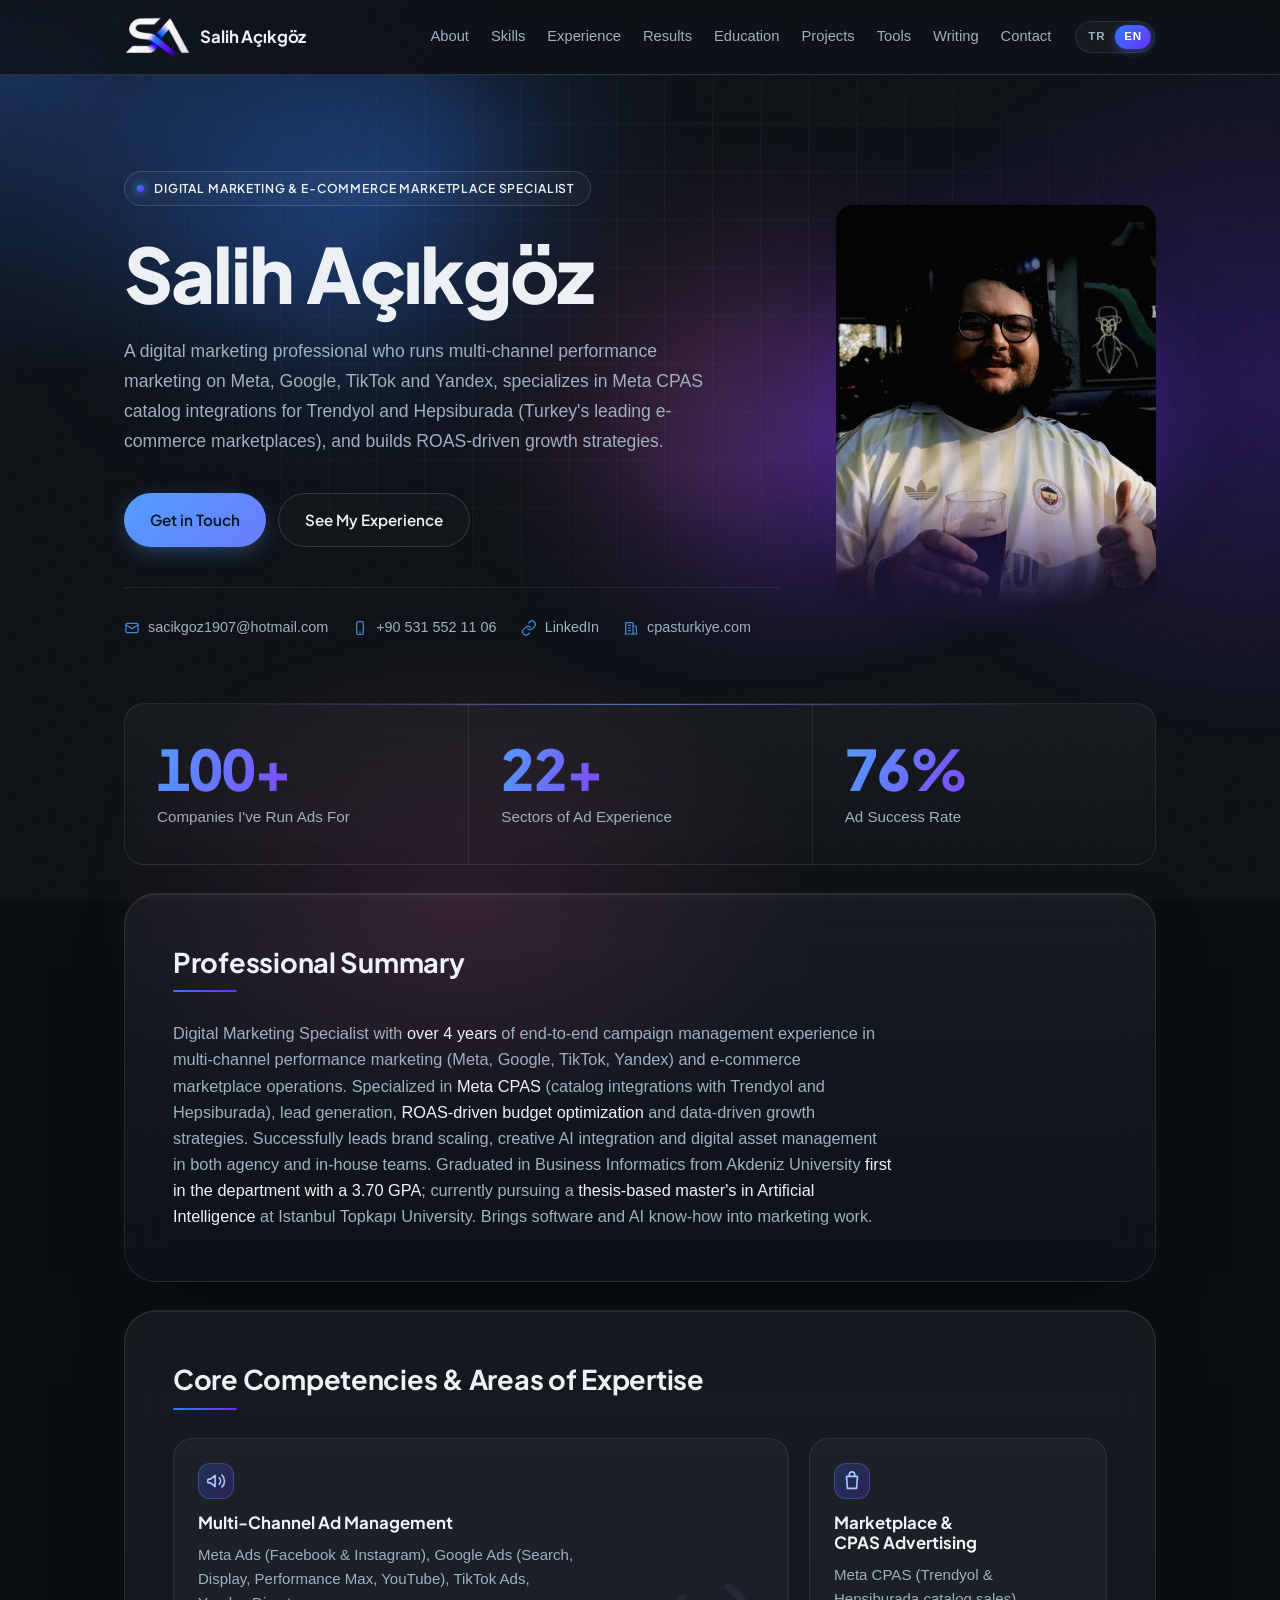
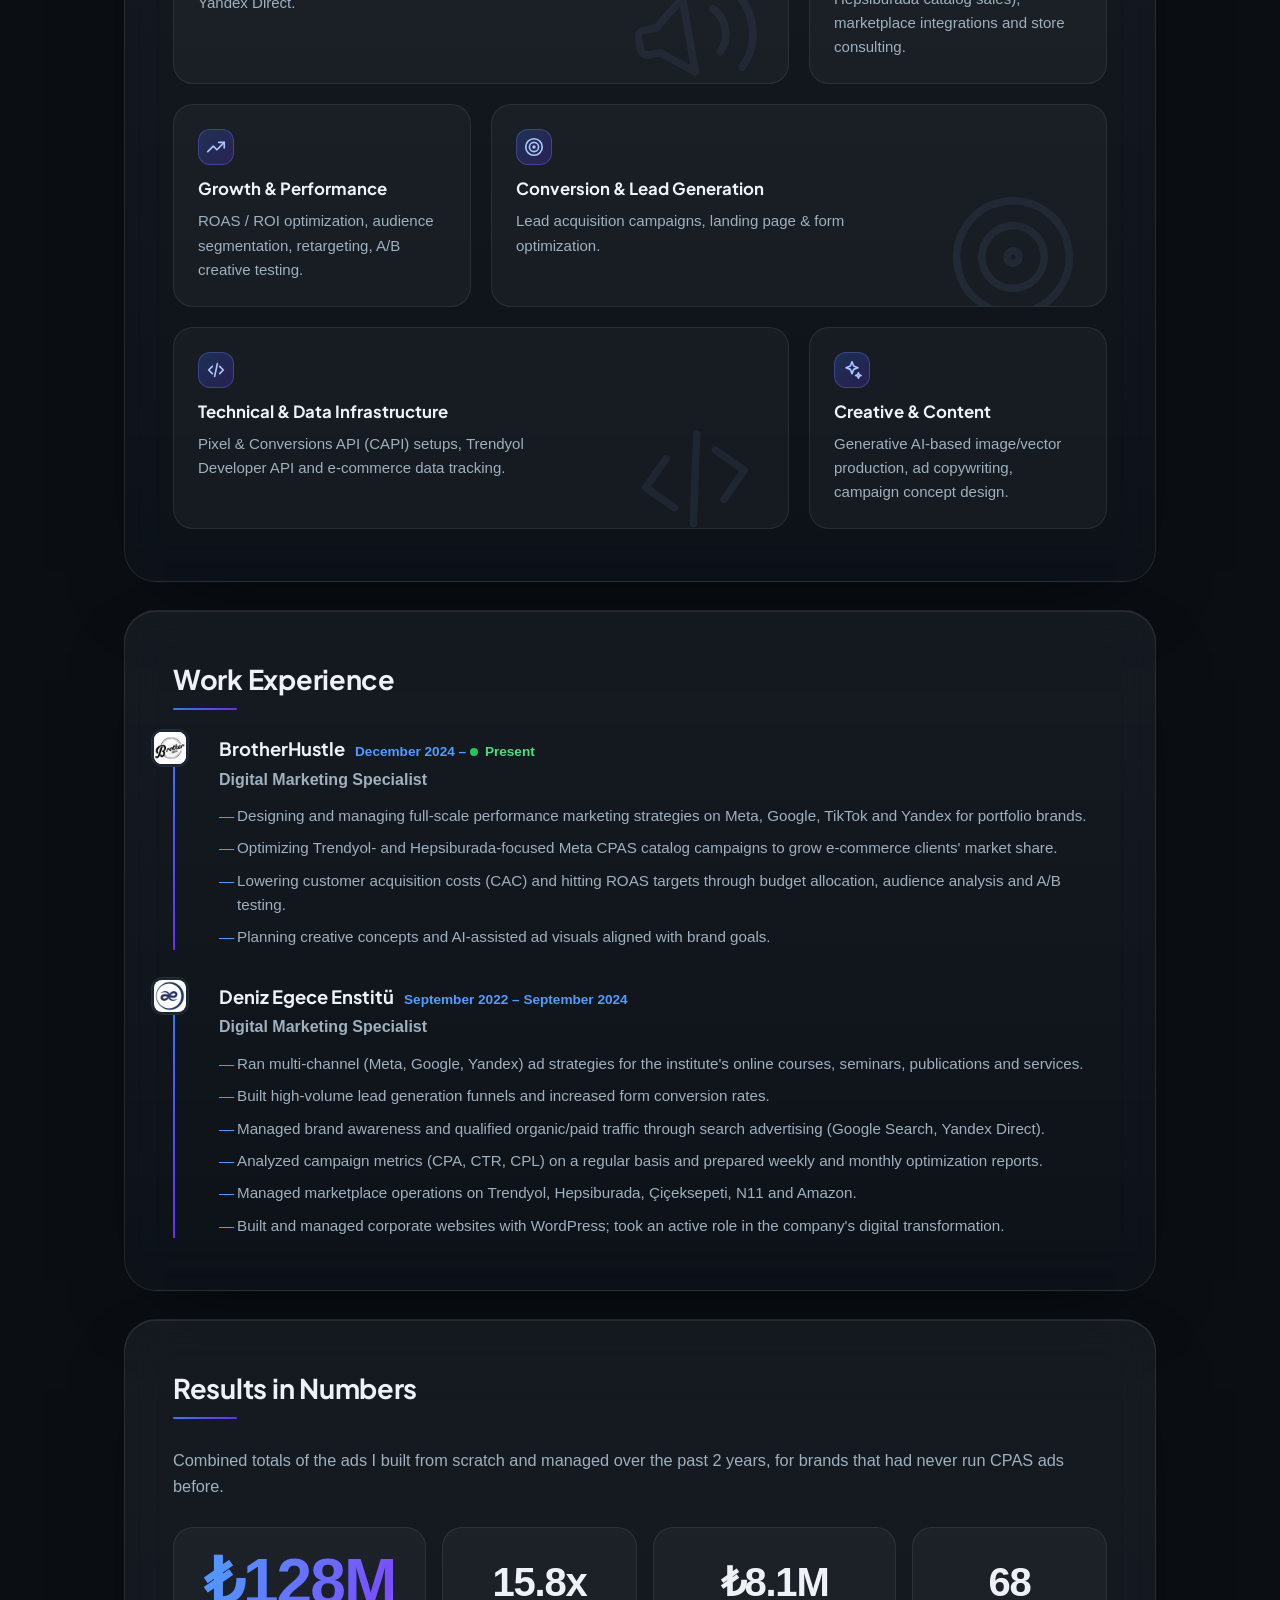
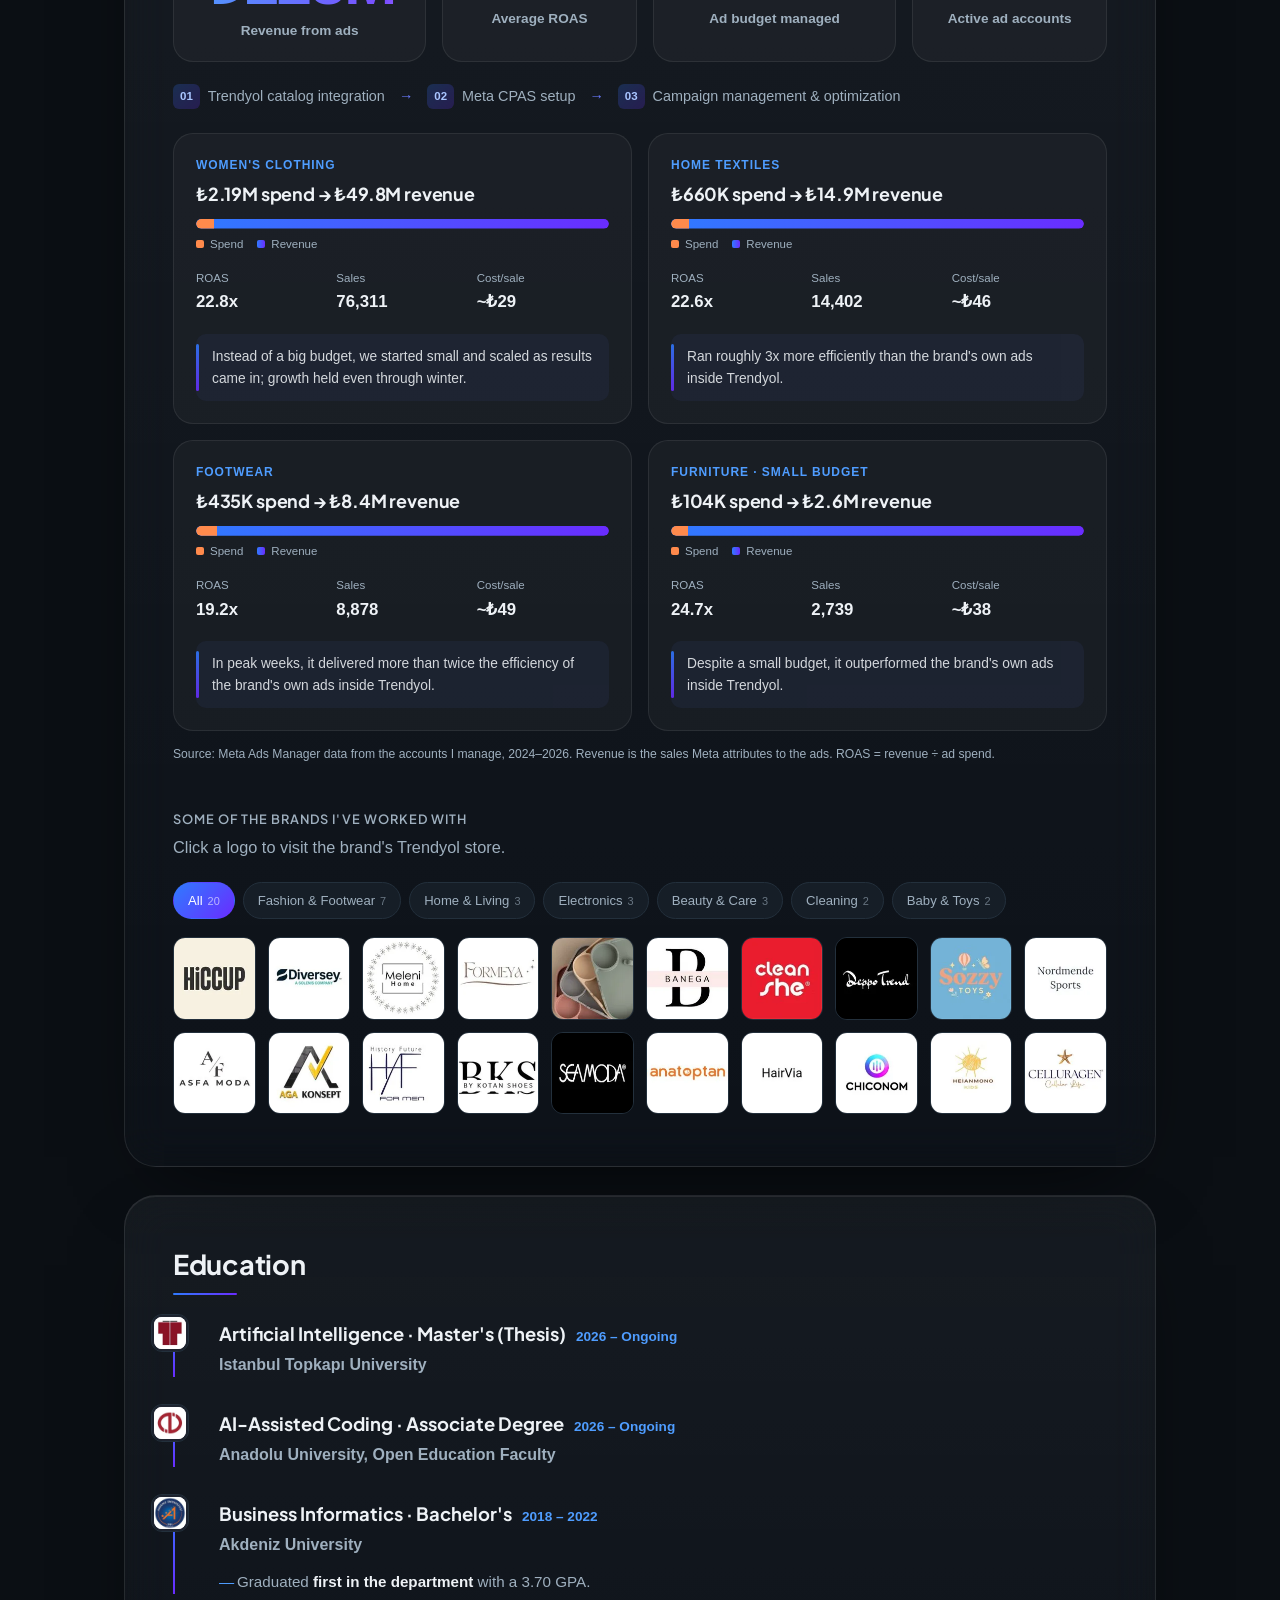
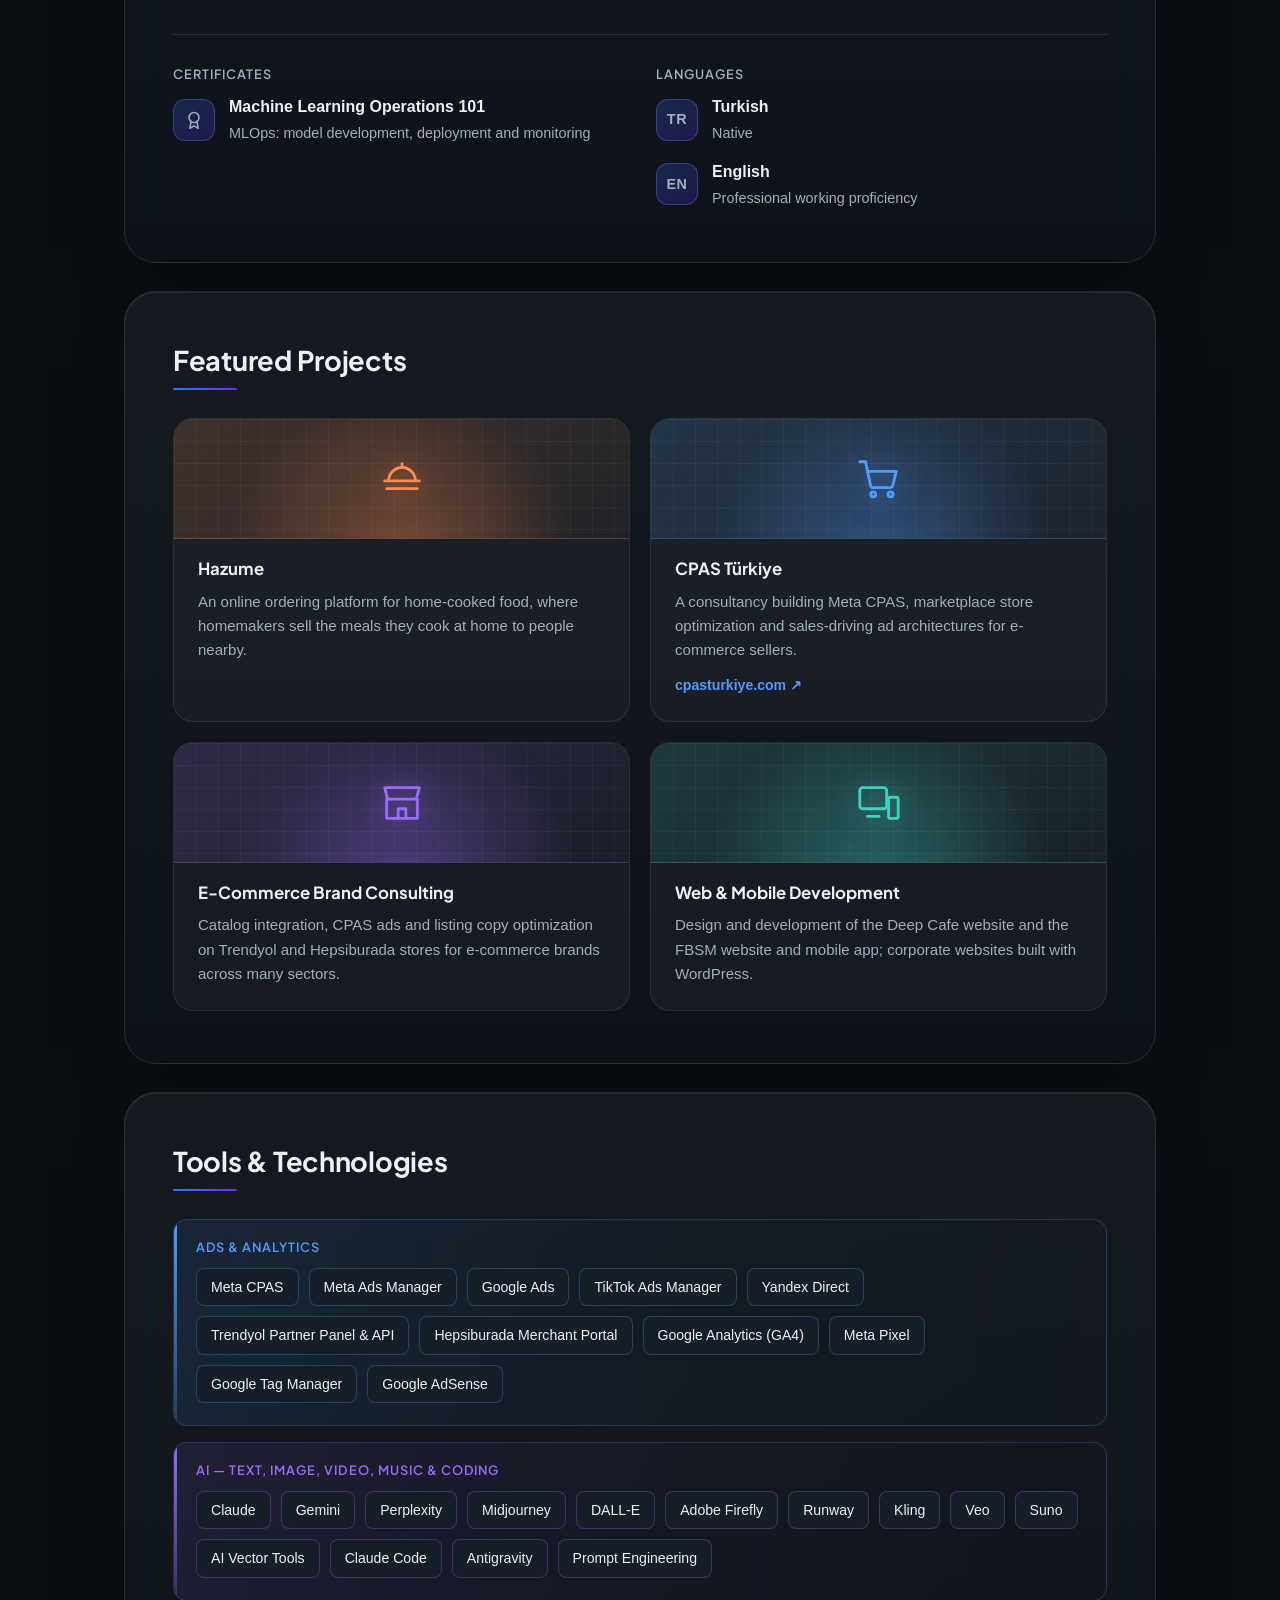
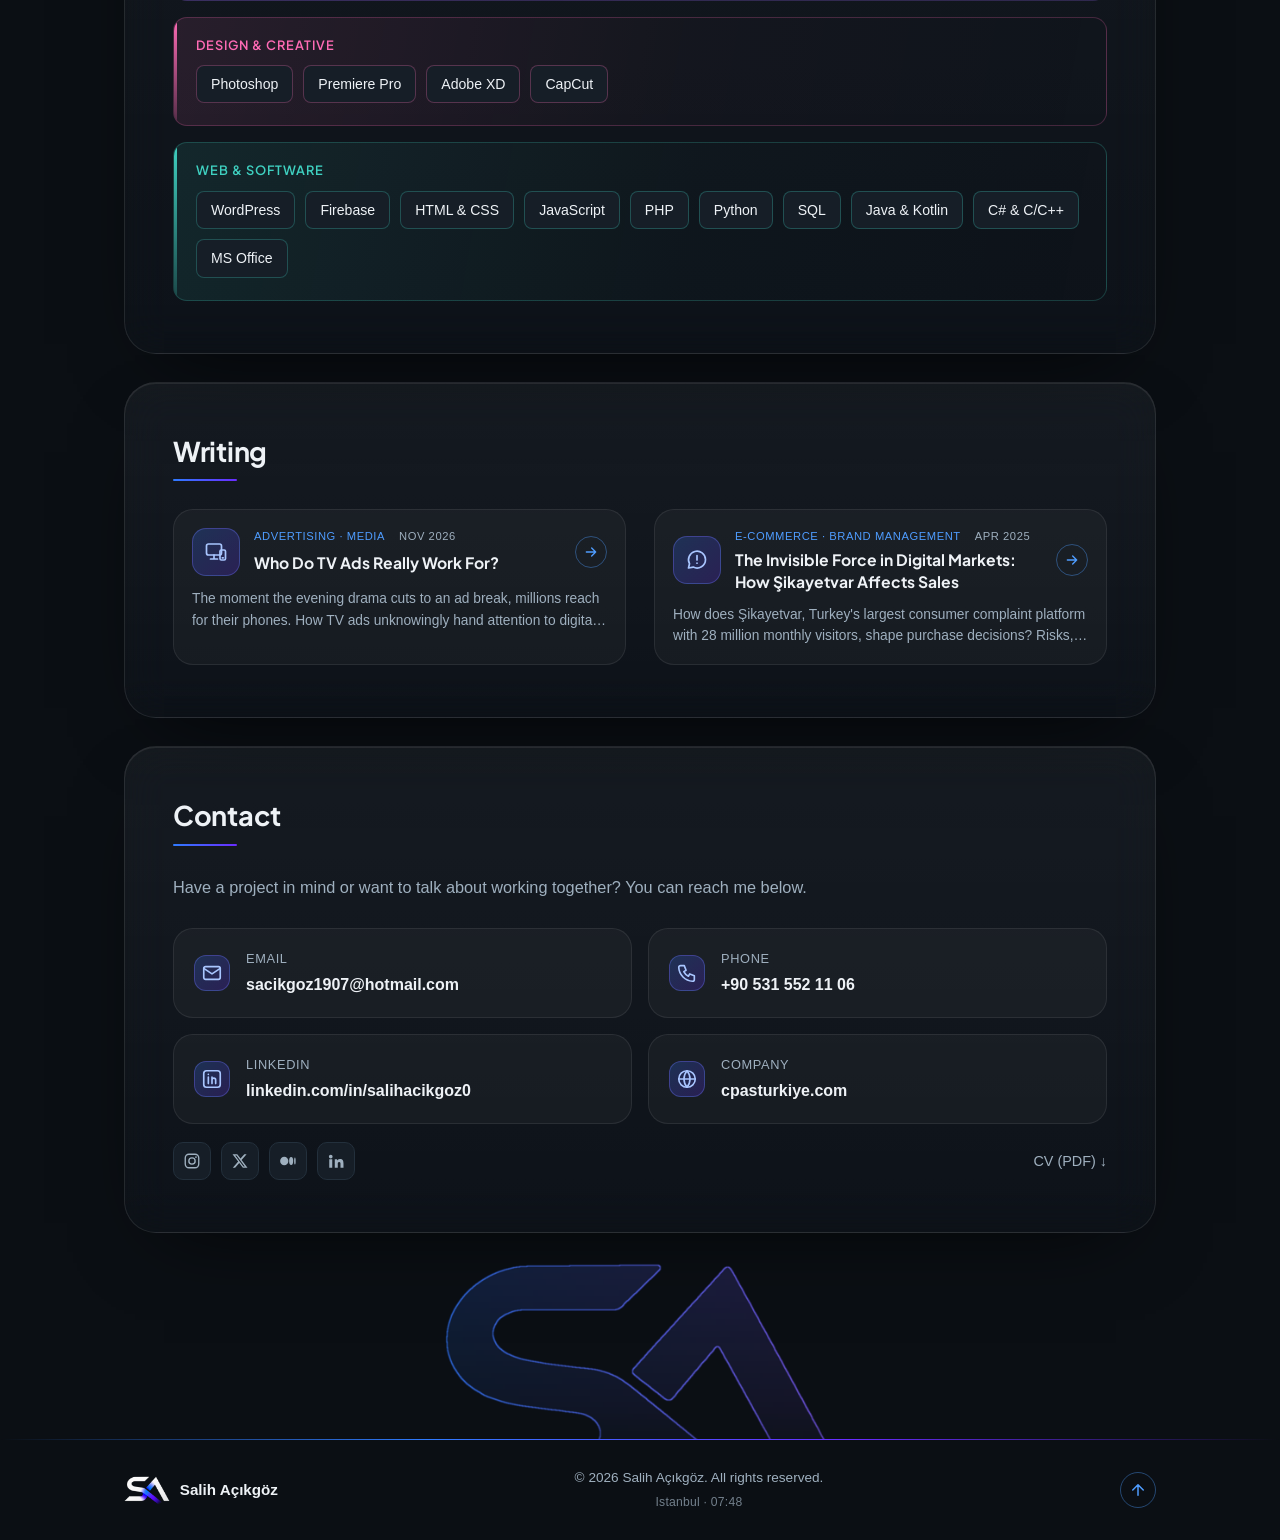
==== commit df47df17: "feat: Çalıştığım markalara sektör filtresi Co-Authored-By: Claude Opus 5.5 <noreply@anthropic.com>" ====
--- a/en/index.html
+++ b/en/index.html
@@ -322,84 +322,93 @@
     <p class="results-note">Source: Meta Ads Manager data from the accounts I manage, 2024–2026. Revenue is the sales Meta attributes to the ads. ROAS = revenue ÷ ad spend.</p>
     <h3 class="tags-title brands-title">Some of the brands I've worked with</h3>
     <p class="section-text">Click a logo to visit the brand's Trendyol store.</p>
+    <div class="brand-filters" role="group" aria-label="Filter by sector">
+      <button type="button" class="brand-filter" data-filter="" aria-pressed="true">All<small>20</small></button>
+      <button type="button" class="brand-filter" data-filter="giyim" aria-pressed="false">Fashion &amp; Footwear<small>7</small></button>
+      <button type="button" class="brand-filter" data-filter="ev" aria-pressed="false">Home &amp; Living<small>3</small></button>
+      <button type="button" class="brand-filter" data-filter="elektronik" aria-pressed="false">Electronics<small>3</small></button>
+      <button type="button" class="brand-filter" data-filter="kozmetik" aria-pressed="false">Beauty &amp; Care<small>3</small></button>
+      <button type="button" class="brand-filter" data-filter="temizlik" aria-pressed="false">Cleaning<small>2</small></button>
+      <button type="button" class="brand-filter" data-filter="bebek" aria-pressed="false">Baby &amp; Toys<small>2</small></button>
+    </div>
     <ul class="brands-grid">
-        <li><a href="https://www.trendyol.com/magaza/hiccup-m-938209" target="_blank" rel="noopener" class="brand" title="Hiccup">
+        <li data-sector="giyim"><a href="https://www.trendyol.com/magaza/hiccup-m-938209" target="_blank" rel="noopener" class="brand" title="Hiccup">
           <img src="../images/markalar/hiccup.webp?v=dev" alt="" width="64" height="64" loading="lazy">
           <span>Hiccup</span>
         </a></li>
-        <li><a href="https://www.trendyol.com/magaza/diversey-m-876564" target="_blank" rel="noopener" class="brand" title="Diversey">
+        <li data-sector="temizlik"><a href="https://www.trendyol.com/magaza/diversey-m-876564" target="_blank" rel="noopener" class="brand" title="Diversey">
           <img src="../images/markalar/diversey.webp?v=dev" alt="" width="64" height="64" loading="lazy">
           <span>Diversey</span>
         </a></li>
-        <li><a href="https://www.trendyol.com/magaza/melenihome-m-119640" target="_blank" rel="noopener" class="brand" title="Meleni Home">
+        <li data-sector="ev"><a href="https://www.trendyol.com/magaza/melenihome-m-119640" target="_blank" rel="noopener" class="brand" title="Meleni Home">
           <img src="../images/markalar/meleni-home.webp?v=dev" alt="" width="64" height="64" loading="lazy">
           <span>Meleni Home</span>
         </a></li>
-        <li><a href="https://www.trendyol.com/magaza/formeya-m-323918" target="_blank" rel="noopener" class="brand" title="Formeya">
+        <li data-sector="ev"><a href="https://www.trendyol.com/magaza/formeya-m-323918" target="_blank" rel="noopener" class="brand" title="Formeya">
           <img src="../images/markalar/formeya.webp?v=dev" alt="" width="64" height="64" loading="lazy">
           <span>Formeya</span>
         </a></li>
-        <li><a href="https://www.trendyol.com/magaza/meleni-baby-kids-m-702172" target="_blank" rel="noopener" class="brand" title="Meleni Baby &amp; Kids">
+        <li data-sector="bebek"><a href="https://www.trendyol.com/magaza/meleni-baby-kids-m-702172" target="_blank" rel="noopener" class="brand" title="Meleni Baby &amp; Kids">
           <img src="../images/markalar/meleni-baby-kids.webp?v=dev" alt="" width="64" height="64" loading="lazy">
           <span>Meleni Baby &amp; Kids</span>
         </a></li>
-        <li><a href="https://www.trendyol.com/magaza/banega-m-669402" target="_blank" rel="noopener" class="brand" title="Banega">
+        <li data-sector="giyim"><a href="https://www.trendyol.com/magaza/banega-m-669402" target="_blank" rel="noopener" class="brand" title="Banega">
           <img src="../images/markalar/banega.webp?v=dev" alt="" width="64" height="64" loading="lazy">
           <span>Banega</span>
         </a></li>
-        <li><a href="https://www.trendyol.com/magaza/cleanshe-m-842949" target="_blank" rel="noopener" class="brand" title="CleanShe">
+        <li data-sector="temizlik"><a href="https://www.trendyol.com/magaza/cleanshe-m-842949" target="_blank" rel="noopener" class="brand" title="CleanShe">
           <img src="../images/markalar/cleanshe.webp?v=dev" alt="" width="64" height="64" loading="lazy">
           <span>CleanShe</span>
         </a></li>
-        <li><a href="https://www.trendyol.com/magaza/deppo-trend-m-178956" target="_blank" rel="noopener" class="brand" title="Deppo Trend">
+        <li data-sector="elektronik"><a href="https://www.trendyol.com/magaza/deppo-trend-m-178956" target="_blank" rel="noopener" class="brand" title="Deppo Trend">
           <img src="../images/markalar/deppo-trend.webp?v=dev" alt="" width="64" height="64" loading="lazy">
           <span>Deppo Trend</span>
         </a></li>
-        <li><a href="https://www.trendyol.com/magaza/sozzytoys-m-403377" target="_blank" rel="noopener" class="brand" title="SozzyToys">
+        <li data-sector="bebek"><a href="https://www.trendyol.com/magaza/sozzytoys-m-403377" target="_blank" rel="noopener" class="brand" title="SozzyToys">
           <img src="../images/markalar/sozzytoys.webp?v=dev" alt="" width="64" height="64" loading="lazy">
           <span>SozzyToys</span>
         </a></li>
-        <li><a href="https://www.trendyol.com/sr?mid=178052&amp;os=1&amp;sst=BEST_SELLER" target="_blank" rel="noopener" class="brand" title="Nordmende Sports">
+        <li data-sector="giyim"><a href="https://www.trendyol.com/sr?mid=178052&amp;os=1&amp;sst=BEST_SELLER" target="_blank" rel="noopener" class="brand" title="Nordmende Sports">
           <img src="../images/markalar/nordmende-sports.webp?v=dev" alt="" width="64" height="64" loading="lazy">
           <span>Nordmende Sports</span>
         </a></li>
-        <li><a href="https://www.trendyol.com/magaza/asfa-moda-m-118520" target="_blank" rel="noopener" class="brand" title="Asfa Moda">
+        <li data-sector="giyim"><a href="https://www.trendyol.com/magaza/asfa-moda-m-118520" target="_blank" rel="noopener" class="brand" title="Asfa Moda">
           <img src="../images/markalar/asfa-moda.webp?v=dev" alt="" width="64" height="64" loading="lazy">
           <span>Asfa Moda</span>
         </a></li>
-        <li><a href="https://www.trendyol.com/magaza/aga-konsept-m-439952" target="_blank" rel="noopener" class="brand" title="AGA Konsept">
+        <li data-sector="ev"><a href="https://www.trendyol.com/magaza/aga-konsept-m-439952" target="_blank" rel="noopener" class="brand" title="AGA Konsept">
           <img src="../images/markalar/aga-konsept.webp?v=dev" alt="" width="64" height="64" loading="lazy">
           <span>AGA Konsept</span>
         </a></li>
-        <li><a href="https://www.trendyol.com/magaza/history-and-future-m-1072178" target="_blank" rel="noopener" class="brand" title="History And Future">
+        <li data-sector="kozmetik"><a href="https://www.trendyol.com/magaza/history-and-future-m-1072178" target="_blank" rel="noopener" class="brand" title="History And Future">
           <img src="../images/markalar/history-and-future.webp?v=dev" alt="" width="64" height="64" loading="lazy">
           <span>History And Future</span>
         </a></li>
-        <li><a href="https://www.trendyol.com/magaza/by-kotan-shoes-m-657182" target="_blank" rel="noopener" class="brand" title="BY Kotan Shoes">
+        <li data-sector="giyim"><a href="https://www.trendyol.com/magaza/by-kotan-shoes-m-657182" target="_blank" rel="noopener" class="brand" title="BY Kotan Shoes">
           <img src="../images/markalar/by-kotan-shoes.webp?v=dev" alt="" width="64" height="64" loading="lazy">
           <span>BY Kotan Shoes</span>
         </a></li>
-        <li><a href="https://www.trendyol.com/magaza/seamoda-buyuk-beden-giyim-m-107604" target="_blank" rel="noopener" class="brand" title="Seamoda Büyük Beden Giyim">
+        <li data-sector="giyim"><a href="https://www.trendyol.com/magaza/seamoda-buyuk-beden-giyim-m-107604" target="_blank" rel="noopener" class="brand" title="Seamoda Büyük Beden Giyim">
           <img src="../images/markalar/seamoda.webp?v=dev" alt="" width="64" height="64" loading="lazy">
           <span>Seamoda Büyük Beden Giyim</span>
         </a></li>
-        <li><a href="https://www.trendyol.com/magaza/anatoptan-m-105172" target="_blank" rel="noopener" class="brand" title="Anatoptan">
+        <li data-sector="elektronik"><a href="https://www.trendyol.com/magaza/anatoptan-m-105172" target="_blank" rel="noopener" class="brand" title="Anatoptan">
           <img src="../images/markalar/anatoptan.webp?v=dev" alt="" width="64" height="64" loading="lazy">
           <span>Anatoptan</span>
         </a></li>
-        <li><a href="https://www.trendyol.com/magaza/hairvia-m-1259022" target="_blank" rel="noopener" class="brand" title="HairVia">
+        <li data-sector="kozmetik"><a href="https://www.trendyol.com/magaza/hairvia-m-1259022" target="_blank" rel="noopener" class="brand" title="HairVia">
           <img src="../images/markalar/hairvia.webp?v=dev" alt="" width="64" height="64" loading="lazy">
           <span>HairVia</span>
         </a></li>
-        <li><a href="https://www.trendyol.com/magaza/chiconom-m-1244322" target="_blank" rel="noopener" class="brand" title="chiconom">
+        <li data-sector="elektronik"><a href="https://www.trendyol.com/magaza/chiconom-m-1244322" target="_blank" rel="noopener" class="brand" title="chiconom">
           <img src="../images/markalar/chiconom.webp?v=dev" alt="" width="64" height="64" loading="lazy">
           <span>chiconom</span>
         </a></li>
-        <li><a href="https://www.trendyol.com/magaza/heianmono-m-1071733" target="_blank" rel="noopener" class="brand" title="HEİANMONO">
+        <li data-sector="giyim"><a href="https://www.trendyol.com/magaza/heianmono-m-1071733" target="_blank" rel="noopener" class="brand" title="HEİANMONO">
           <img src="../images/markalar/heianmono.webp?v=dev" alt="" width="64" height="64" loading="lazy">
           <span>HEİANMONO</span>
         </a></li>
-        <li><a href="https://www.trendyol.com/magaza/celluragen-m-1197967" target="_blank" rel="noopener" class="brand" title="Celluragen">
+        <li data-sector="kozmetik"><a href="https://www.trendyol.com/magaza/celluragen-m-1197967" target="_blank" rel="noopener" class="brand" title="Celluragen">
           <img src="../images/markalar/celluragen.webp?v=dev" alt="" width="64" height="64" loading="lazy">
           <span>Celluragen</span>
         </a></li>
--- a/style.css
+++ b/style.css
@@ -935,6 +935,33 @@
 
 @media (max-width: 780px) {
   .brands-grid { grid-template-columns: repeat(5, 1fr); gap: 10px; }
+}
+
+/* Markalar: sektör filtresi (Jale kategorilerinden, 2026-11-25). Varsayılan "Tümü" = bugünkü ızgara */
+.brand-filters { display: flex; flex-wrap: wrap; gap: 8px; margin-top: 22px; }
+.brand-filters + .brands-grid { margin-top: 18px; }
+.brand-filter {
+  font: inherit;
+  font-size: 0.82rem;
+  color: var(--text-muted);
+  background: var(--surface);
+  border: 1px solid var(--border);
+  border-radius: 999px;
+  padding: 7px 14px;
+  cursor: pointer;
+  transition: color 0.2s ease, border-color 0.2s ease, background 0.2s ease;
+}
+.brand-filter:hover { color: var(--text); border-color: rgba(79, 157, 255, 0.5); }
+.brand-filter:focus-visible { outline: 2px solid var(--accent); outline-offset: 2px; }
+.brand-filter[aria-pressed="true"] { color: #fff; border-color: transparent; background: linear-gradient(135deg, #2f7bff, #6a2cff); }
+.brand-filter small { opacity: 0.6; margin-left: 5px; }
+.brands-grid > li[hidden] { display: none; }
+.brands-grid > li.filter-in { animation: filter-in 0.35s cubic-bezier(0.2, 0.7, 0.2, 1) both; }
+@keyframes filter-in { from { opacity: 0; transform: scale(0.85); } }
+@media (max-width: 780px) {
+  .brand-filters { flex-wrap: nowrap; overflow-x: auto; scrollbar-width: none; margin-right: -16px; padding-right: 16px; }
+  .brand-filters::-webkit-scrollbar { display: none; }
+  .brand-filter { flex: none; font-size: 0.76rem; padding: 6px 12px; }
 }
 
 /* Kart ikonları: logo degradesinde küçük çizgi ikon, üstüne gelince hafifçe döner */
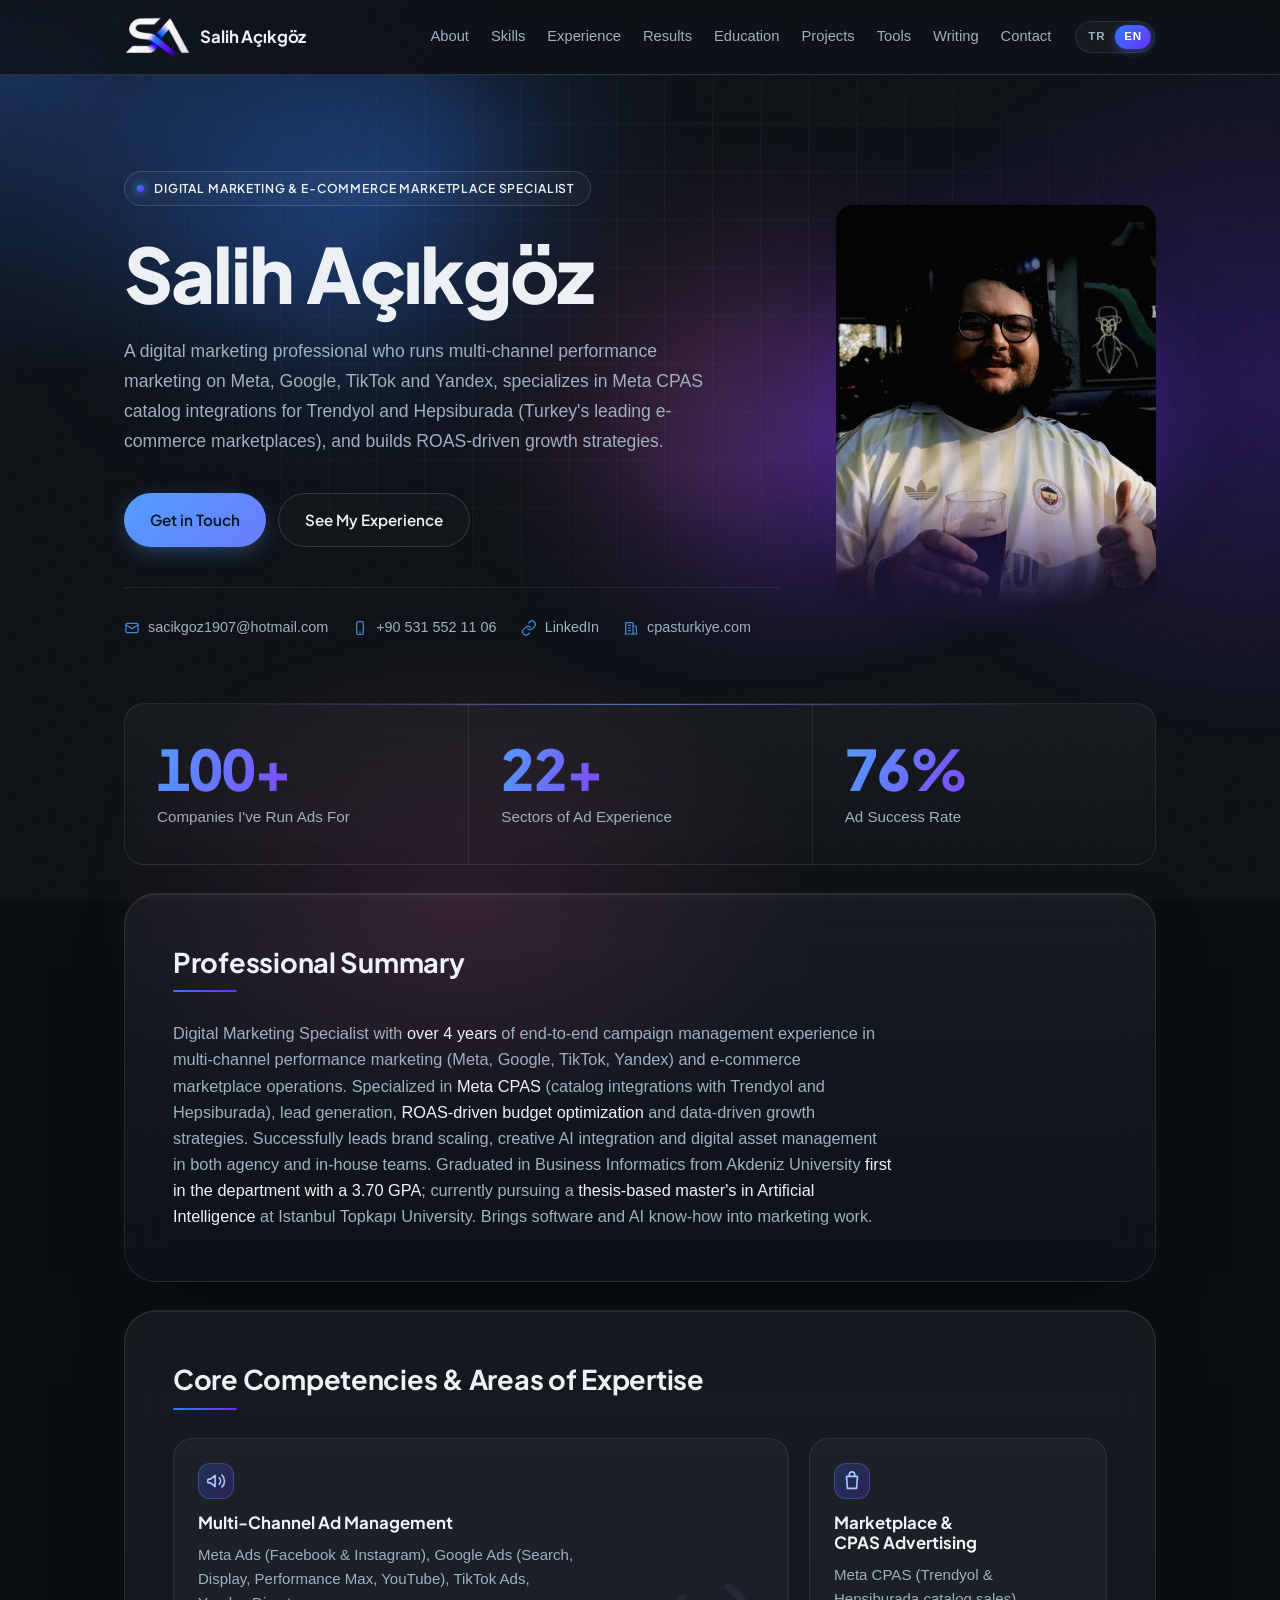
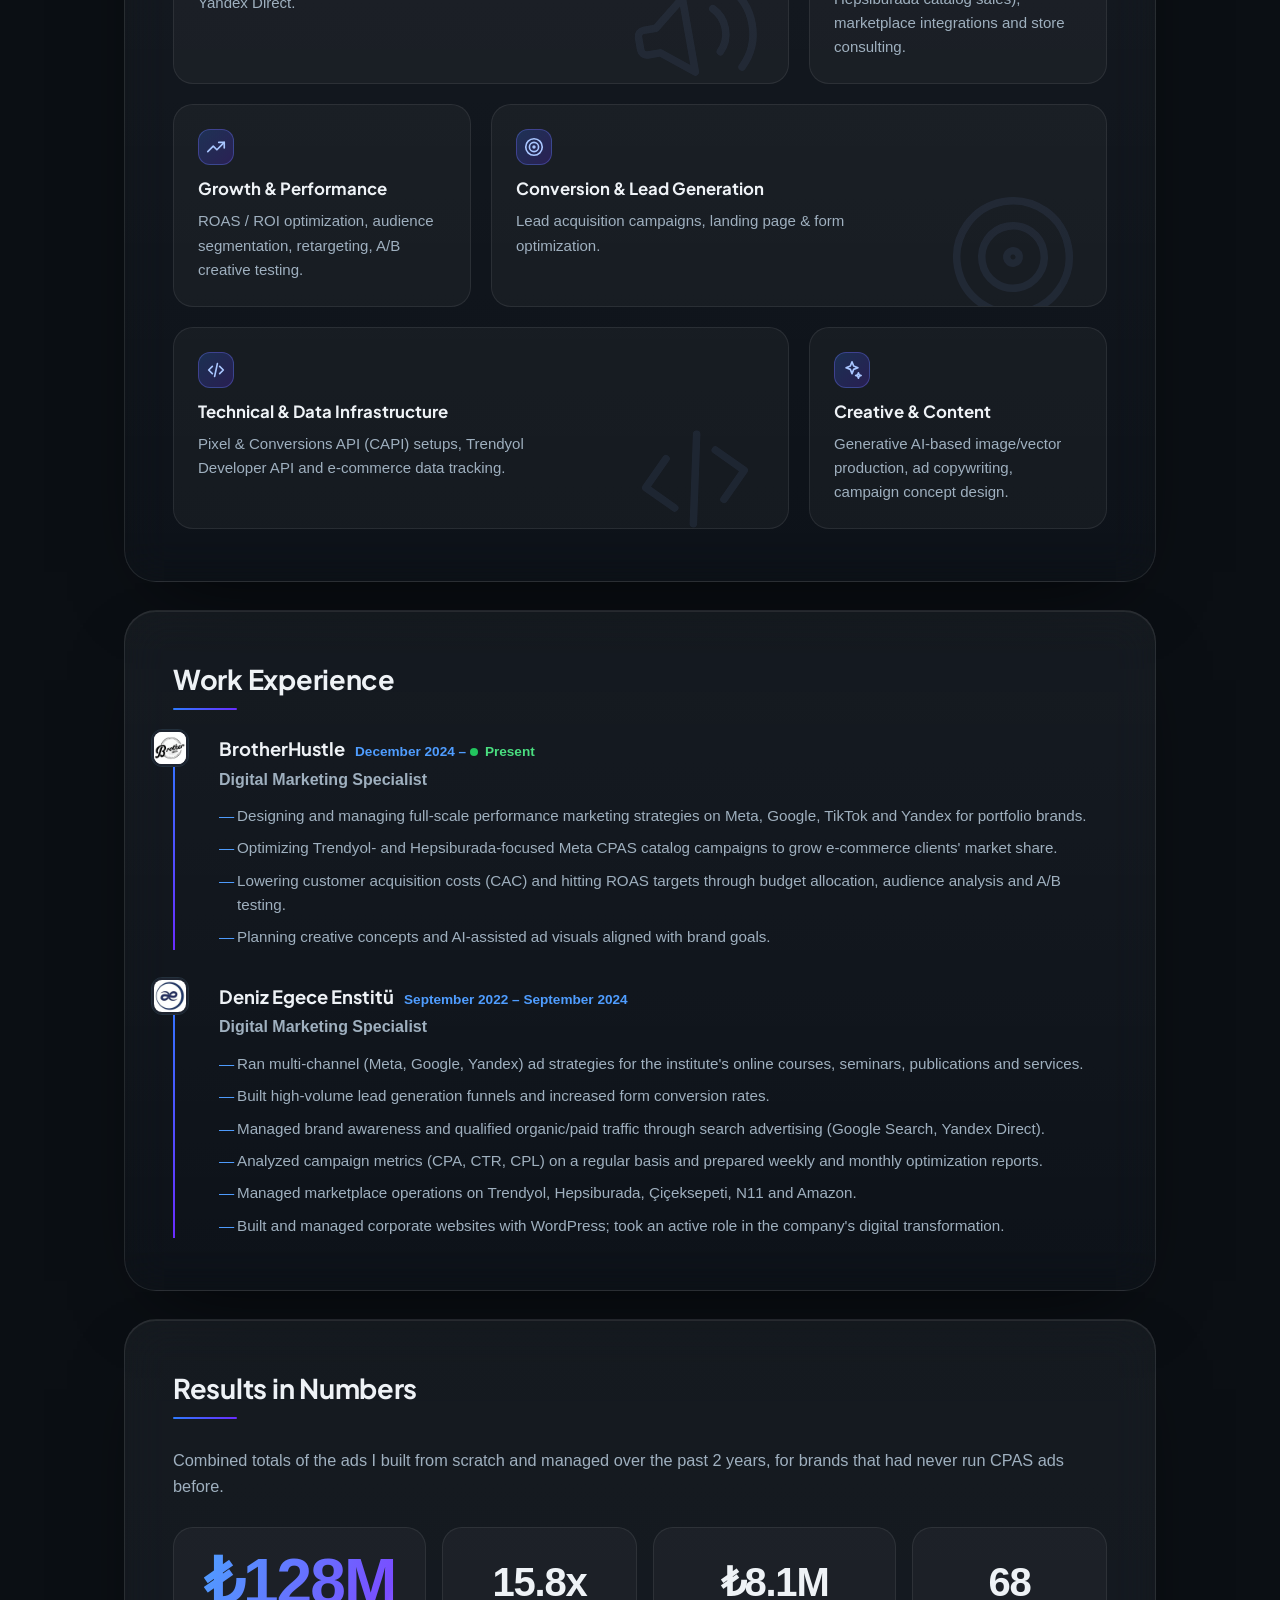
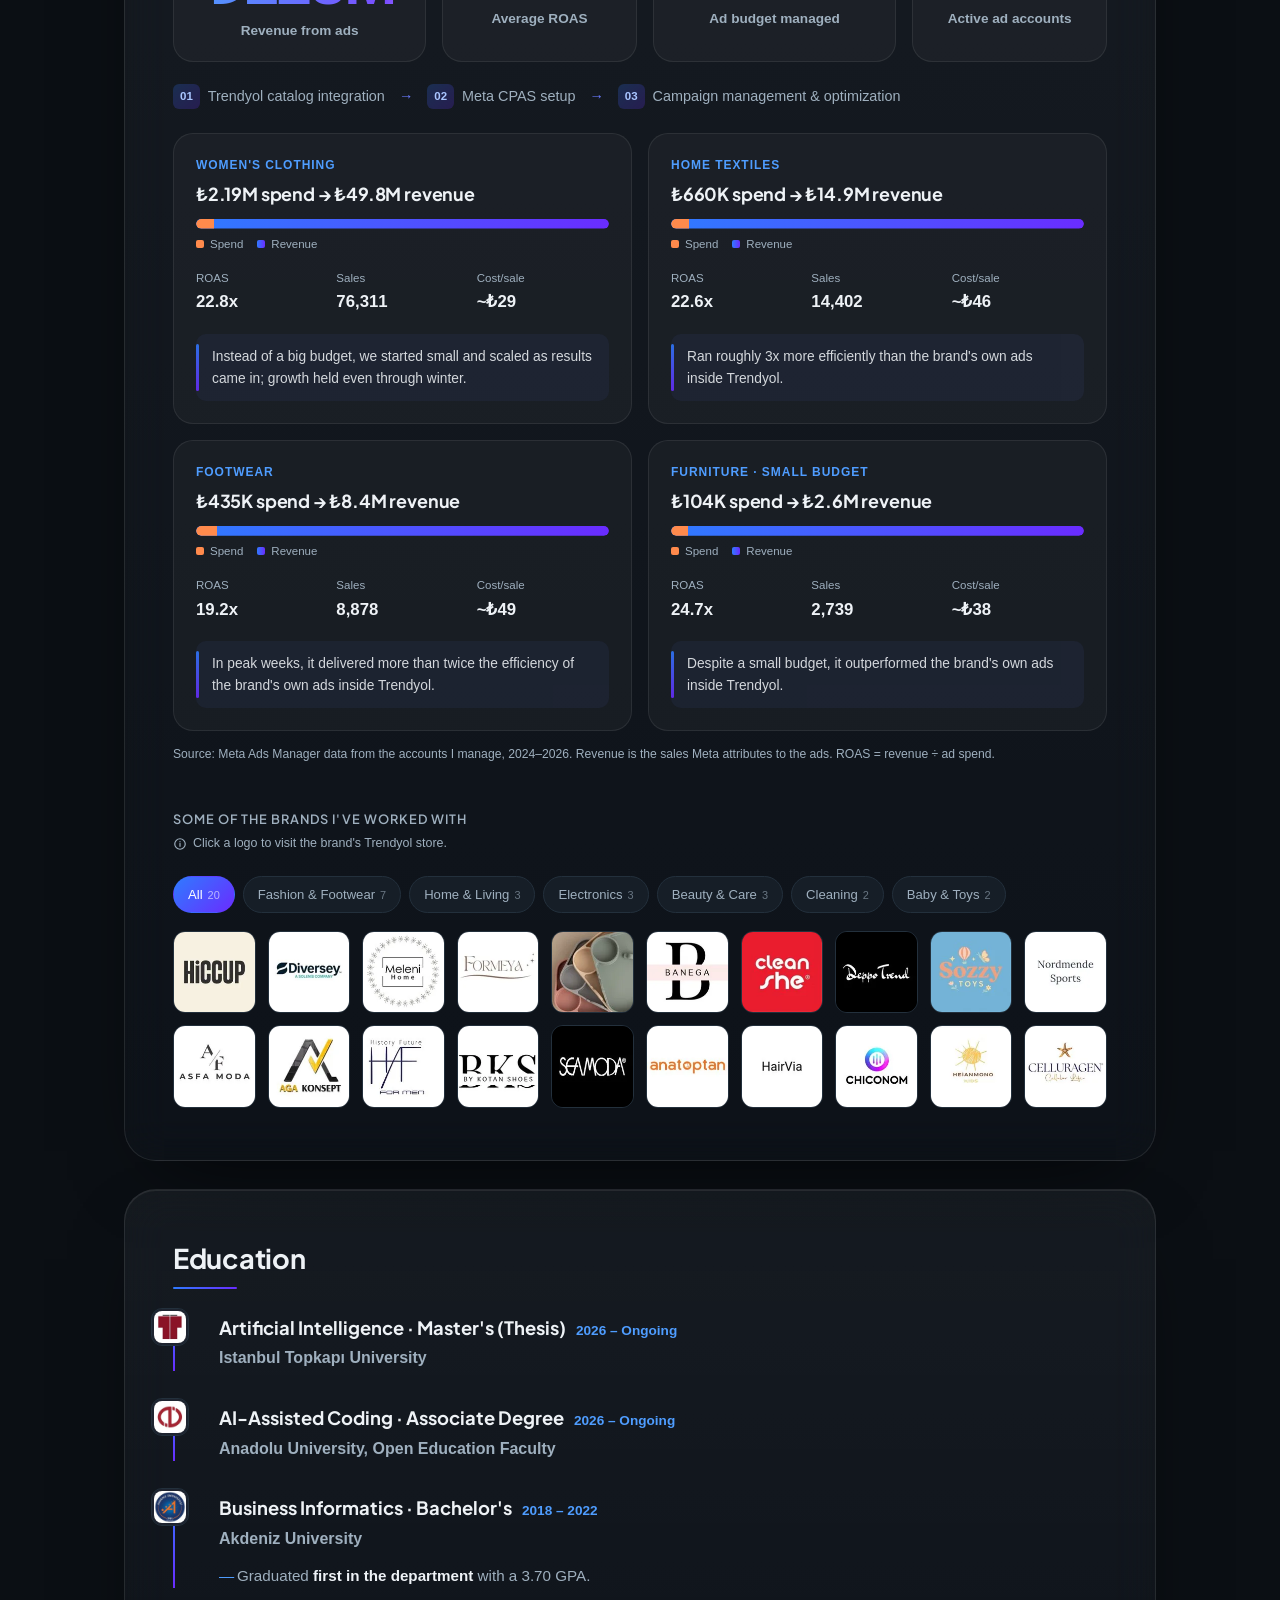
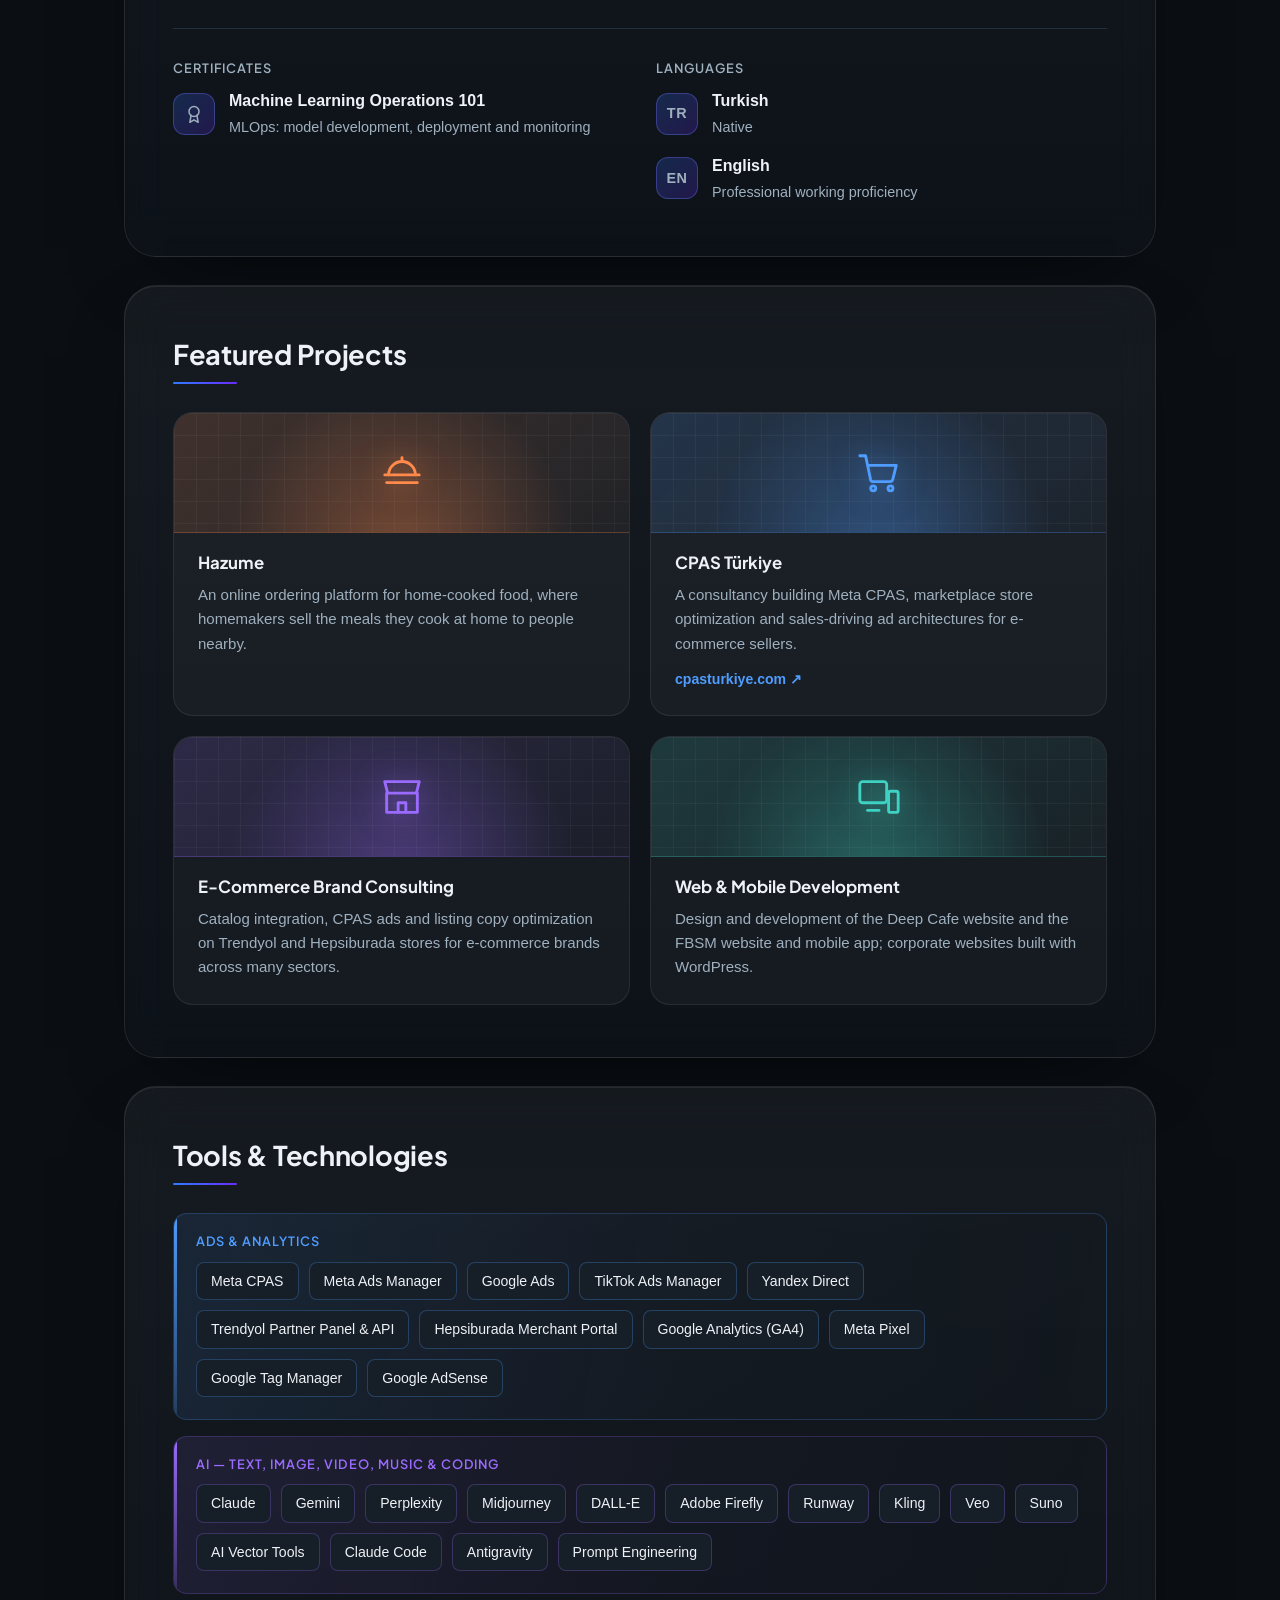
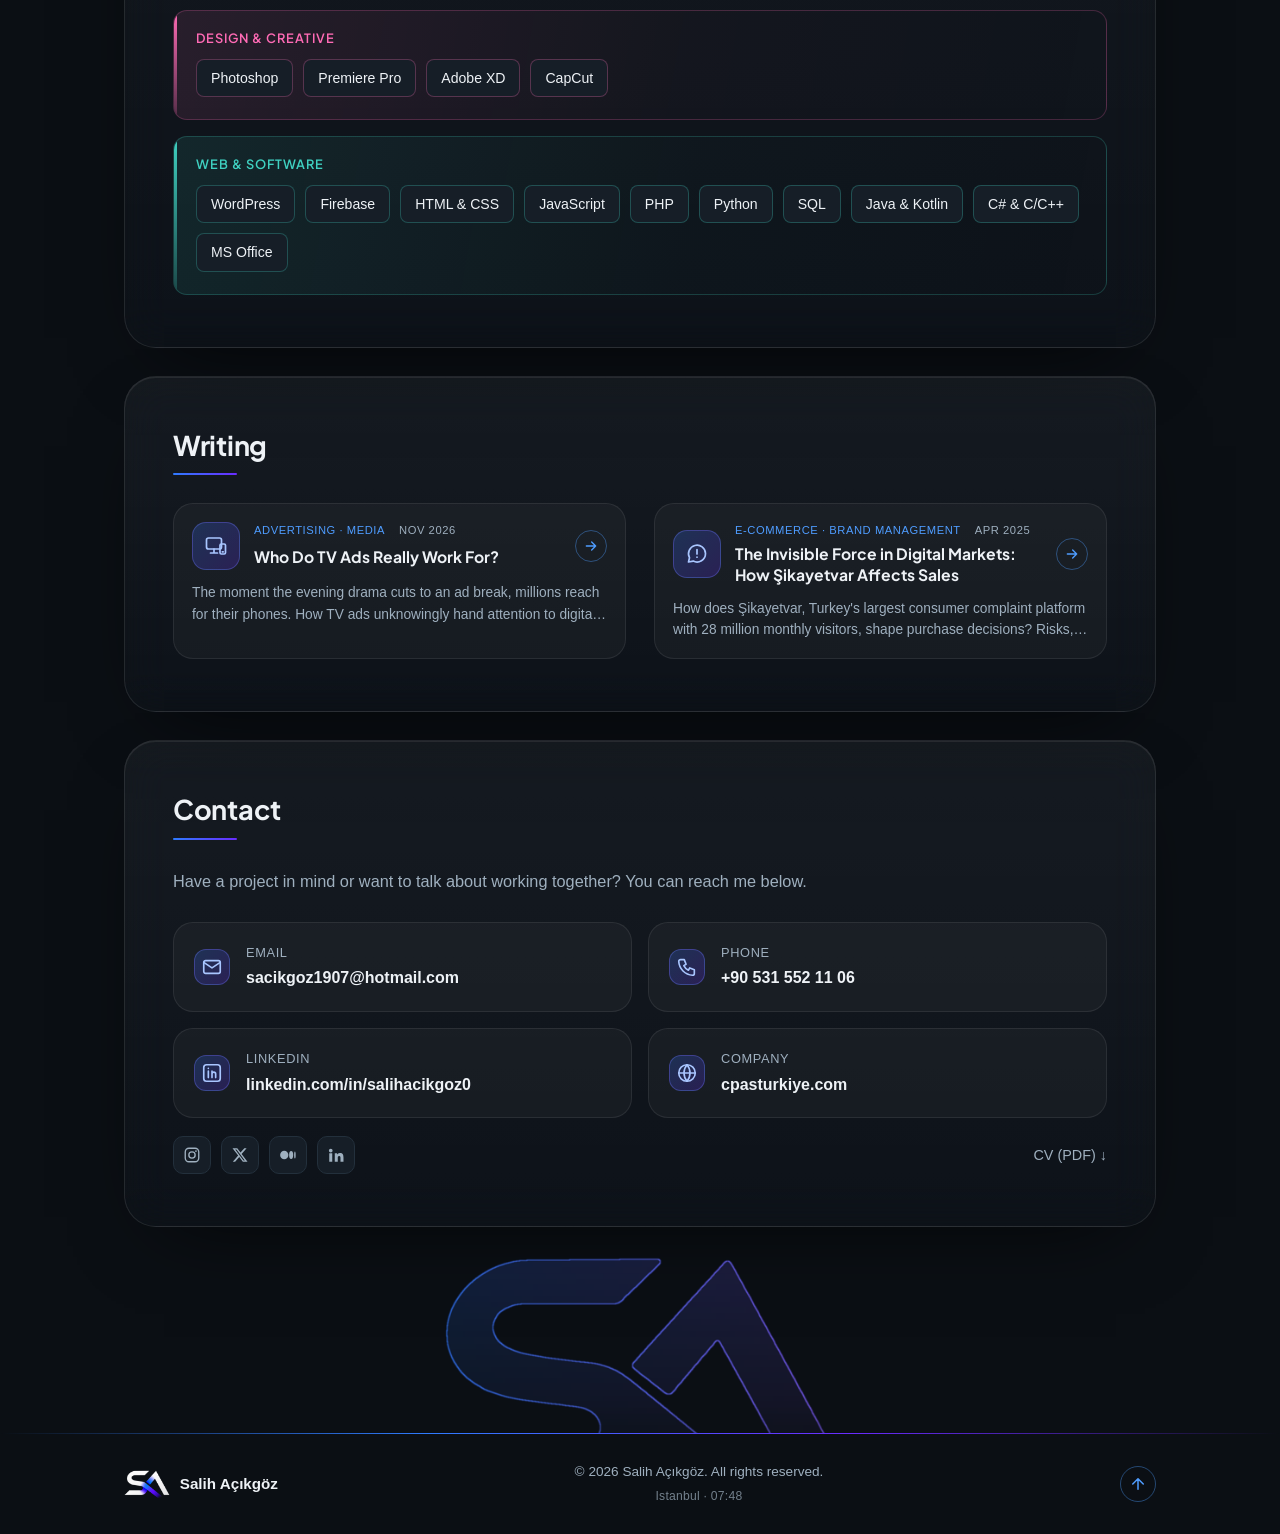
==== commit 779e9dd9: "fix: Markalar bilgi notu küçüldü, kaldığımız yer notu Co-Authored-By: Claude Opus 5.5 <noreply@anthr" ====
--- a/en/index.html
+++ b/en/index.html
@@ -321,7 +321,7 @@
     <p class="cases-hint" aria-hidden="true">Swipe for more cases →</p>
     <p class="results-note">Source: Meta Ads Manager data from the accounts I manage, 2024–2026. Revenue is the sales Meta attributes to the ads. ROAS = revenue ÷ ad spend.</p>
     <h3 class="tags-title brands-title">Some of the brands I've worked with</h3>
-    <p class="section-text">Click a logo to visit the brand's Trendyol store.</p>
+    <p class="brands-hint">Click a logo to visit the brand's Trendyol store.</p>
     <div class="brand-filters" role="group" aria-label="Filter by sector">
       <button type="button" class="brand-filter" data-filter="" aria-pressed="true">All<small>20</small></button>
       <button type="button" class="brand-filter" data-filter="giyim" aria-pressed="false">Fashion &amp; Footwear<small>7</small></button>
--- a/style.css
+++ b/style.css
@@ -935,6 +935,25 @@
 
 @media (max-width: 780px) {
   .brands-grid { grid-template-columns: repeat(5, 1fr); gap: 10px; }
+}
+
+/* Markalar: "logoya tıklayın" küçük bilgi notu (ⓘ ikonlu) */
+.brands-hint {
+  display: flex;
+  align-items: center;
+  gap: 6px;
+  font-size: 0.78rem;
+  color: var(--text-muted);
+  opacity: 0.85;
+}
+.brands-hint::before {
+  content: "";
+  flex: none;
+  width: 14px;
+  height: 14px;
+  background: currentColor;
+  -webkit-mask: url("data:image/svg+xml,%3Csvg xmlns='http://www.w3.org/2000/svg' viewBox='0 0 24 24' fill='none' stroke='black' stroke-width='2' stroke-linecap='round'%3E%3Ccircle cx='12' cy='12' r='9'/%3E%3Cpath d='M12 11v5M12 8h.01'/%3E%3C/svg%3E") center / contain no-repeat;
+  mask: url("data:image/svg+xml,%3Csvg xmlns='http://www.w3.org/2000/svg' viewBox='0 0 24 24' fill='none' stroke='black' stroke-width='2' stroke-linecap='round'%3E%3Ccircle cx='12' cy='12' r='9'/%3E%3Cpath d='M12 11v5M12 8h.01'/%3E%3C/svg%3E") center / contain no-repeat;
 }
 
 /* Markalar: sektör filtresi (Jale kategorilerinden, 2026-11-25). Varsayılan "Tümü" = bugünkü ızgara */
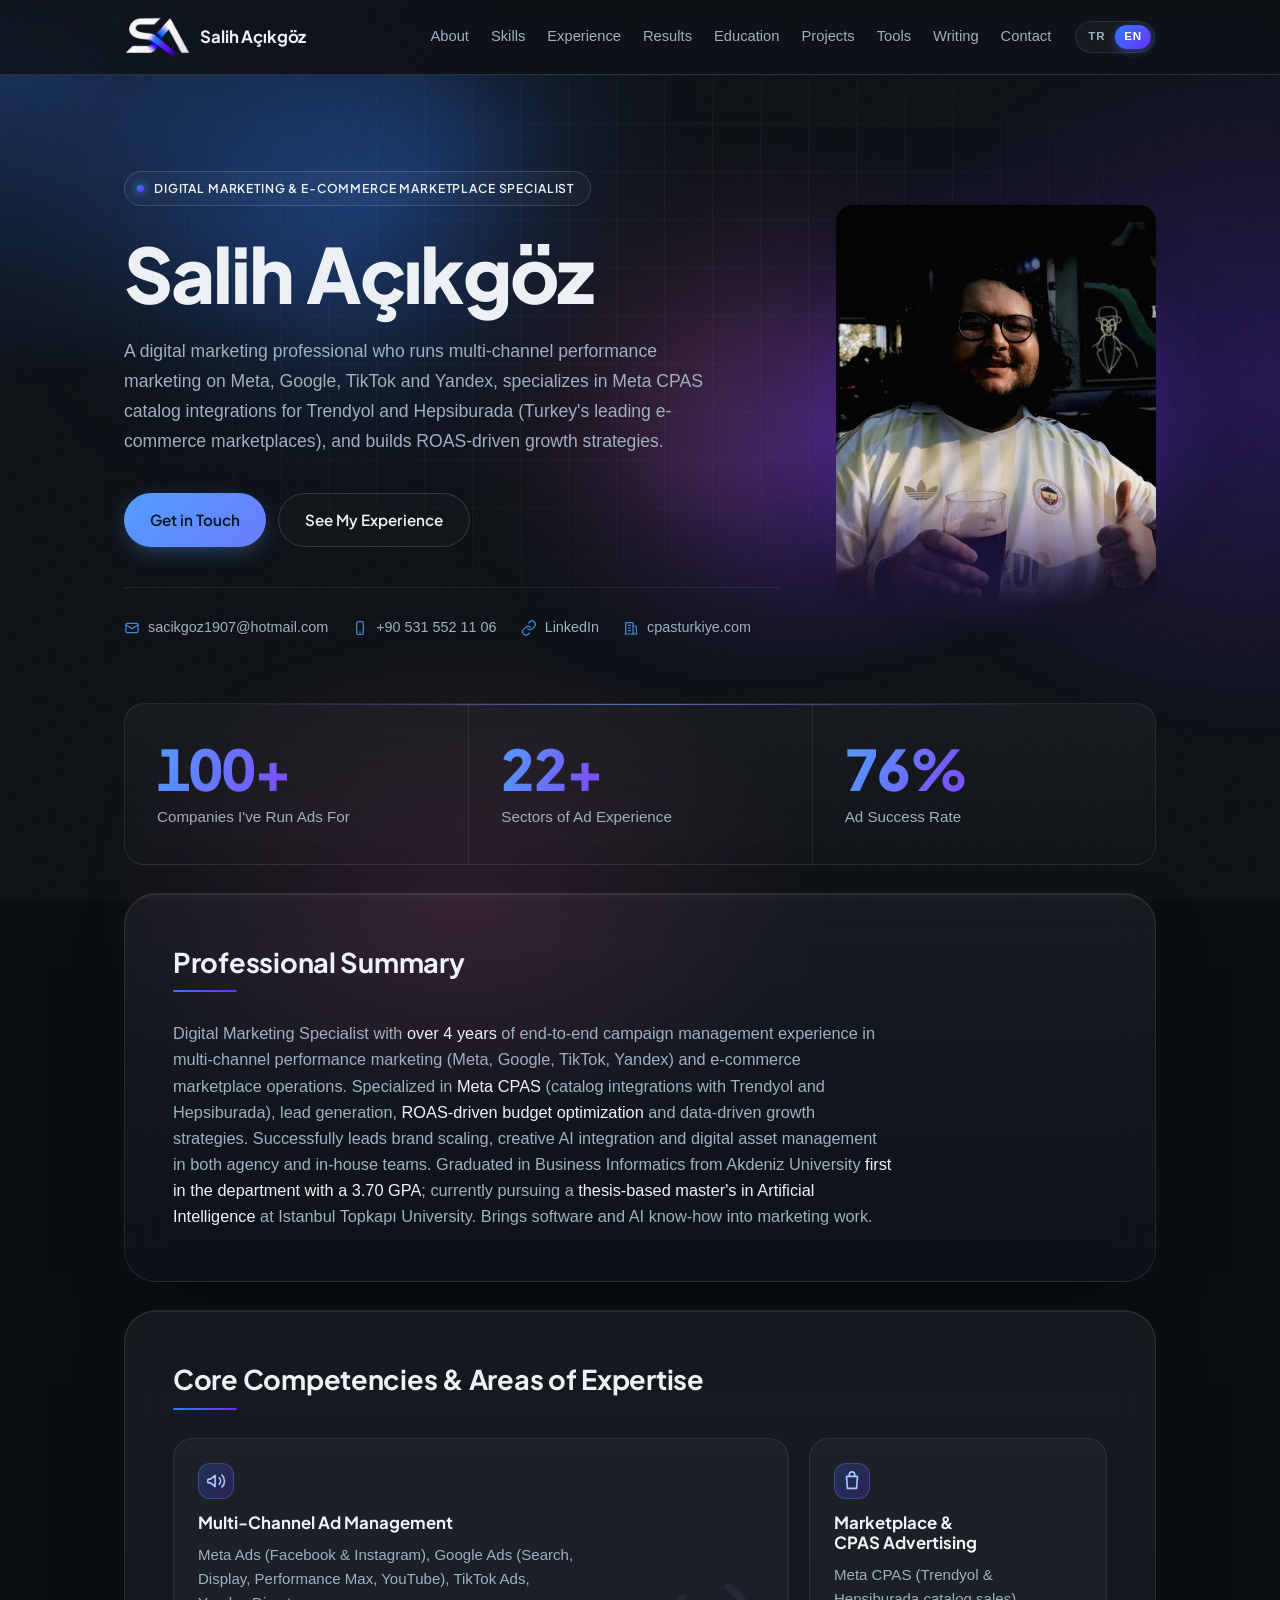
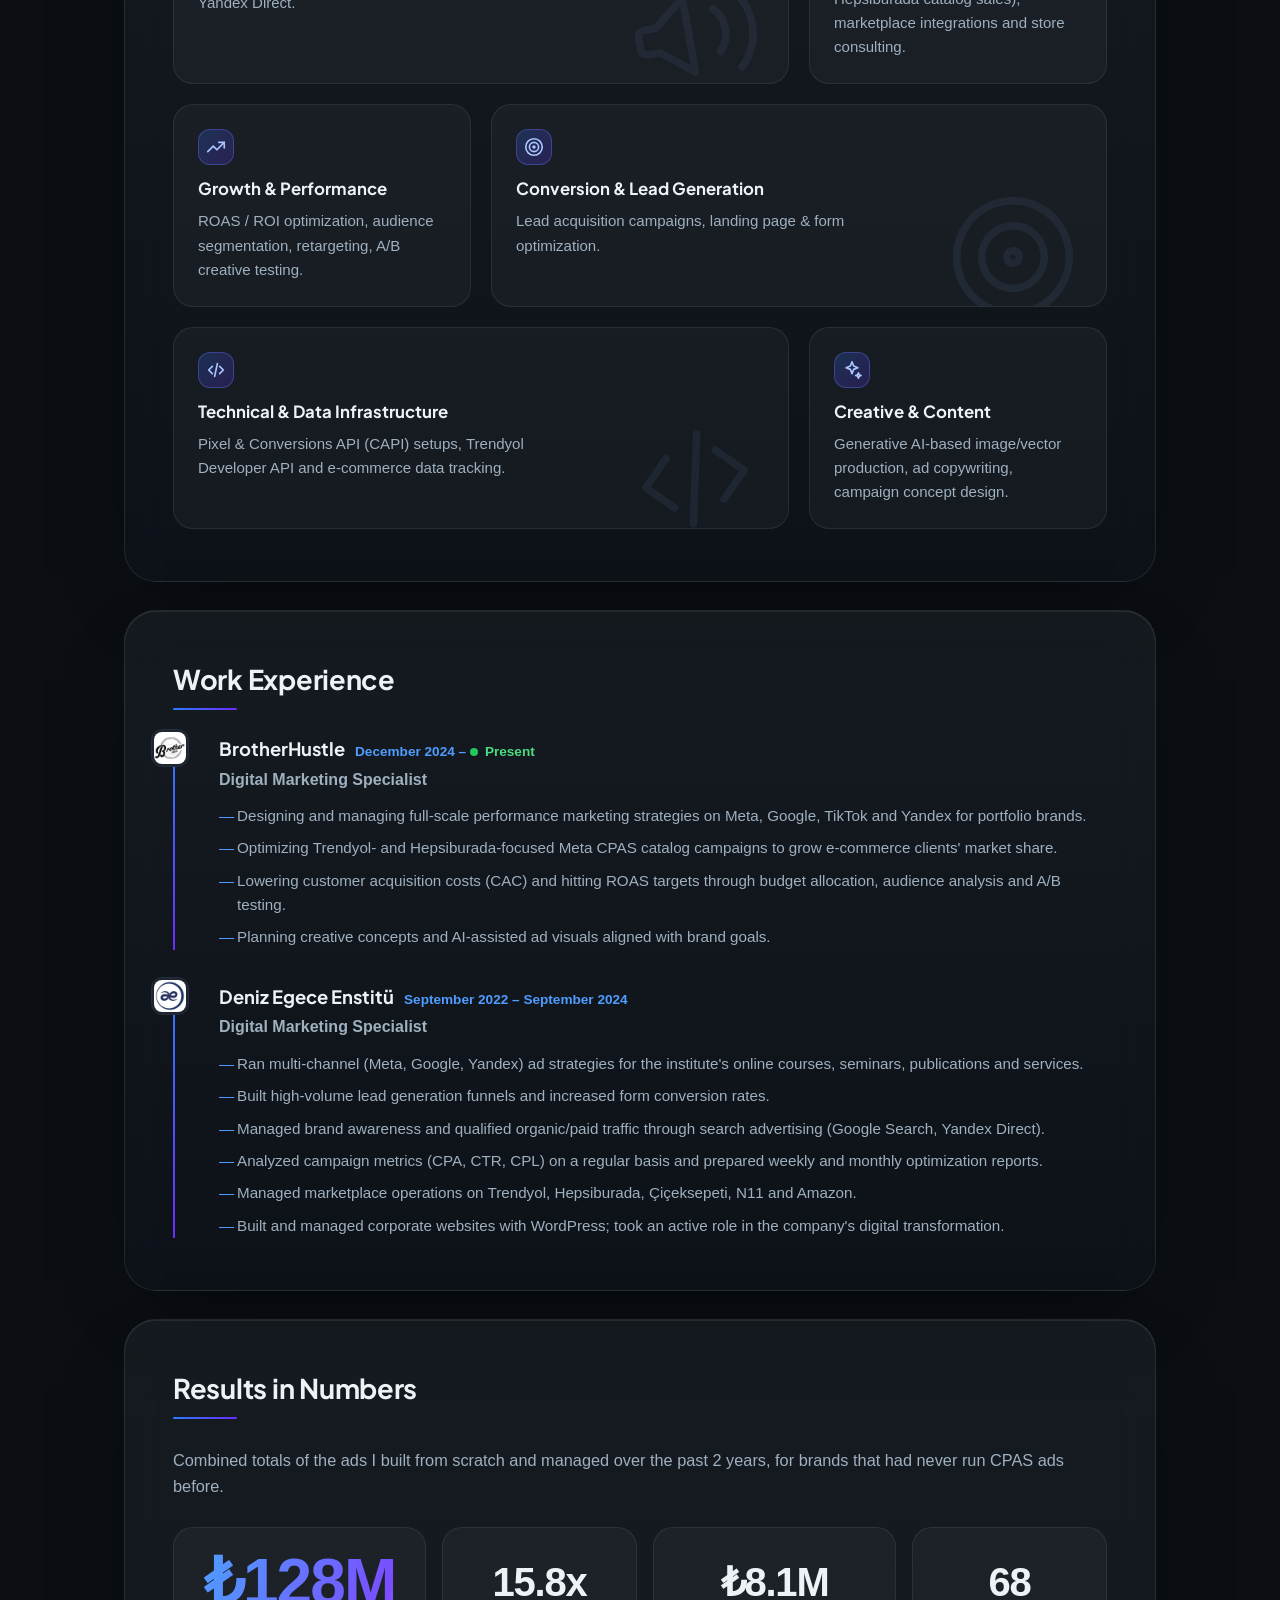
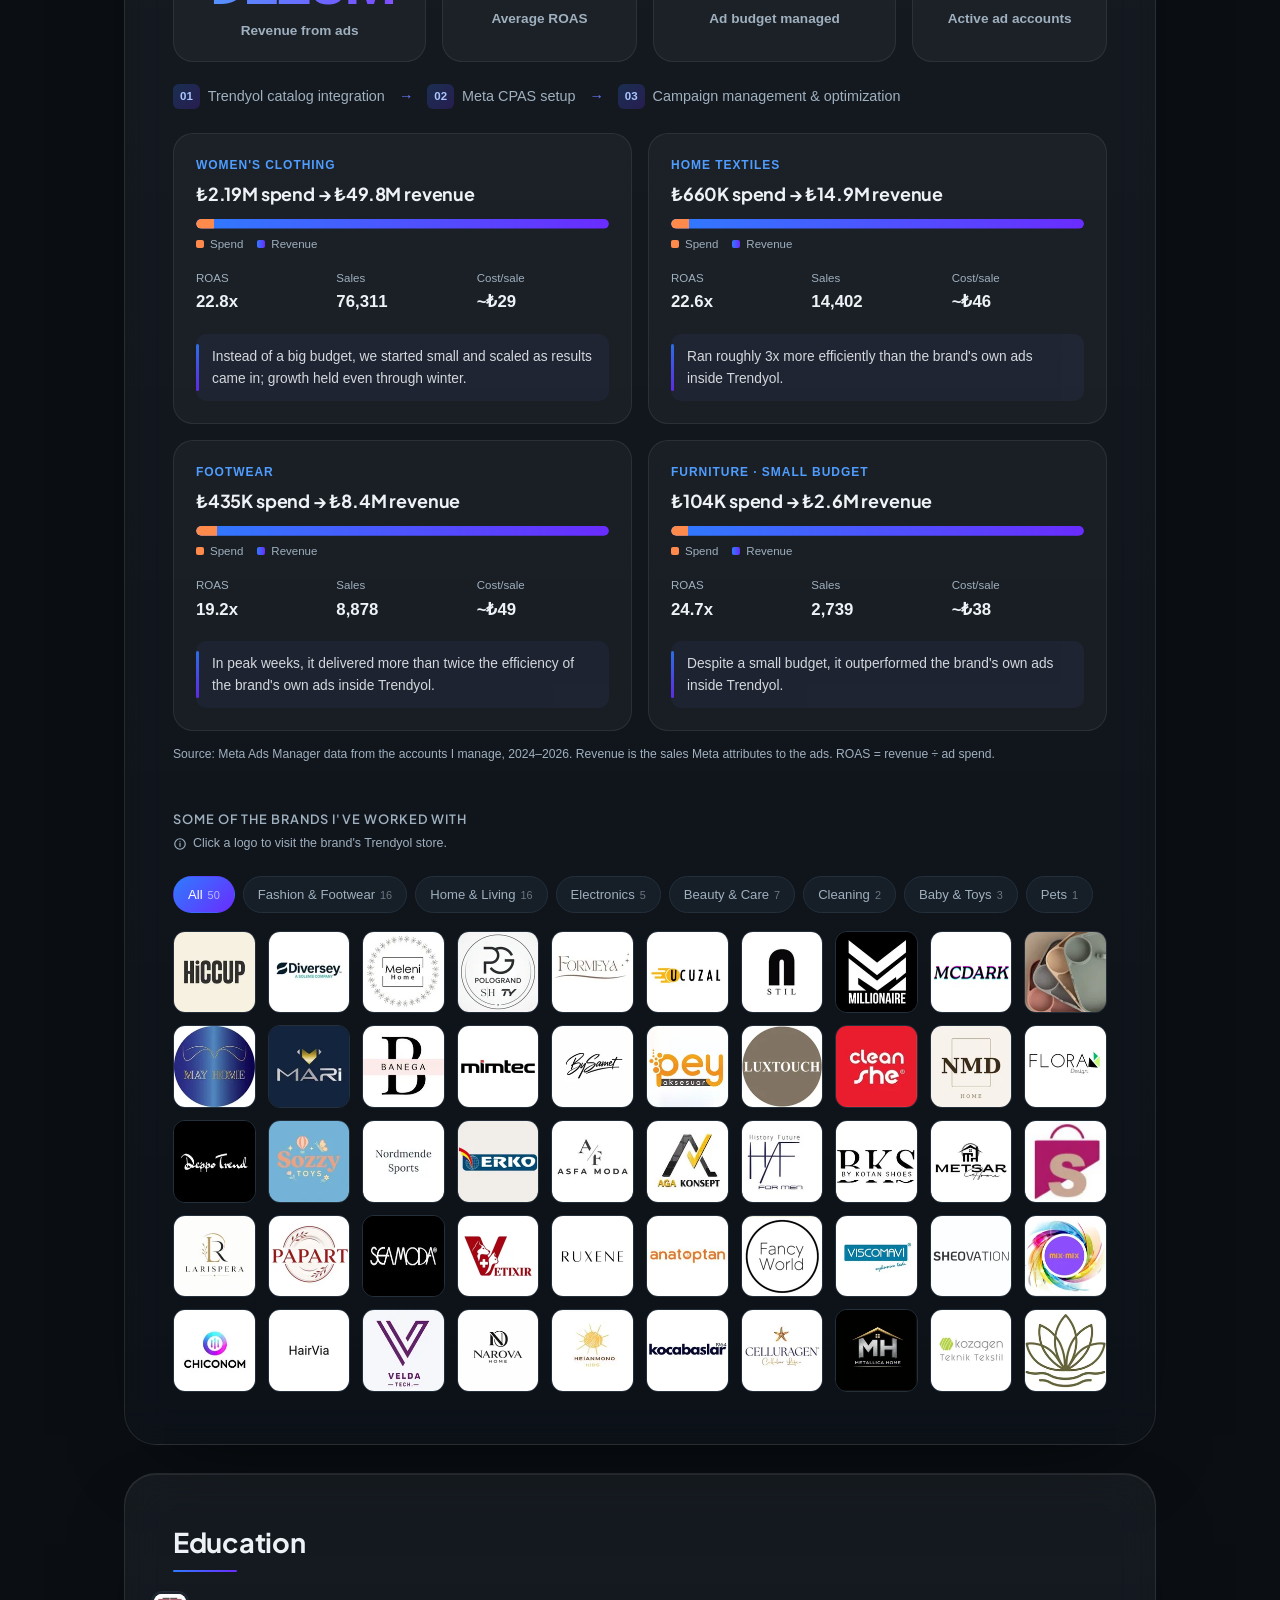
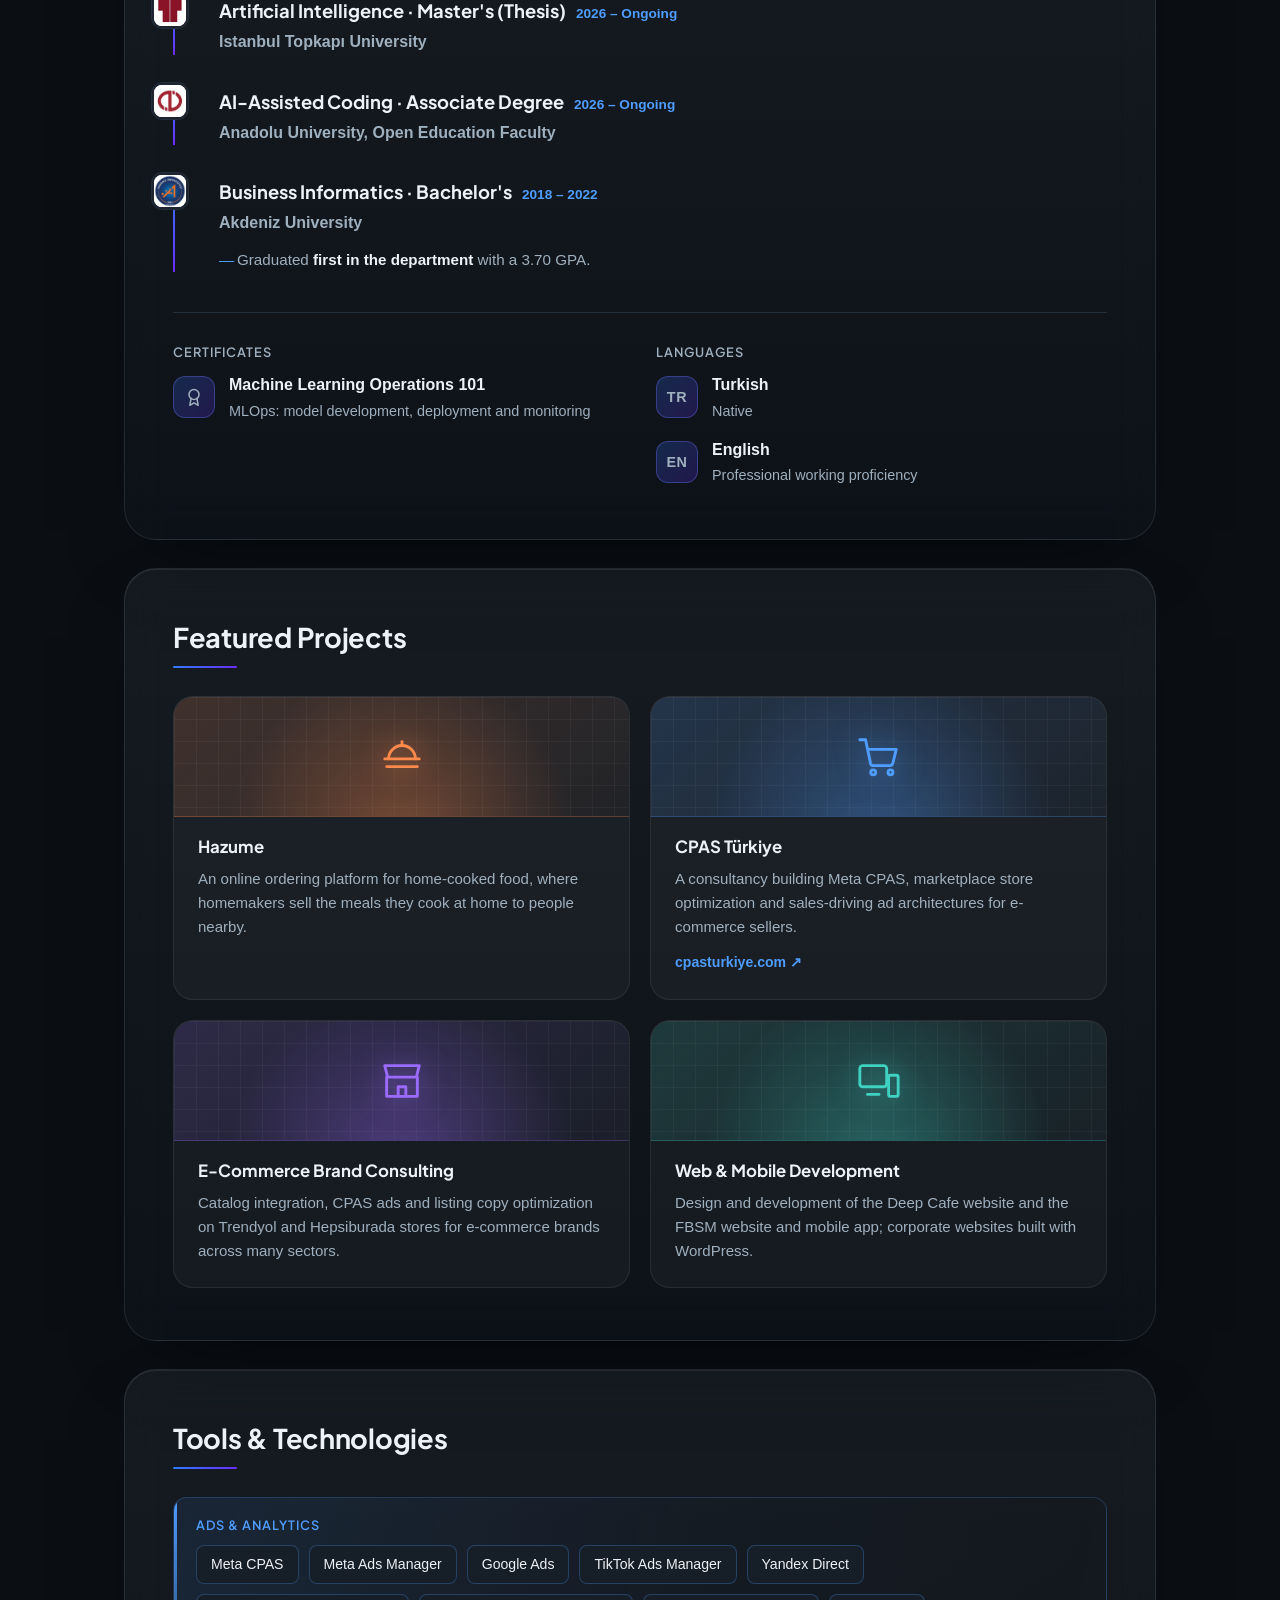
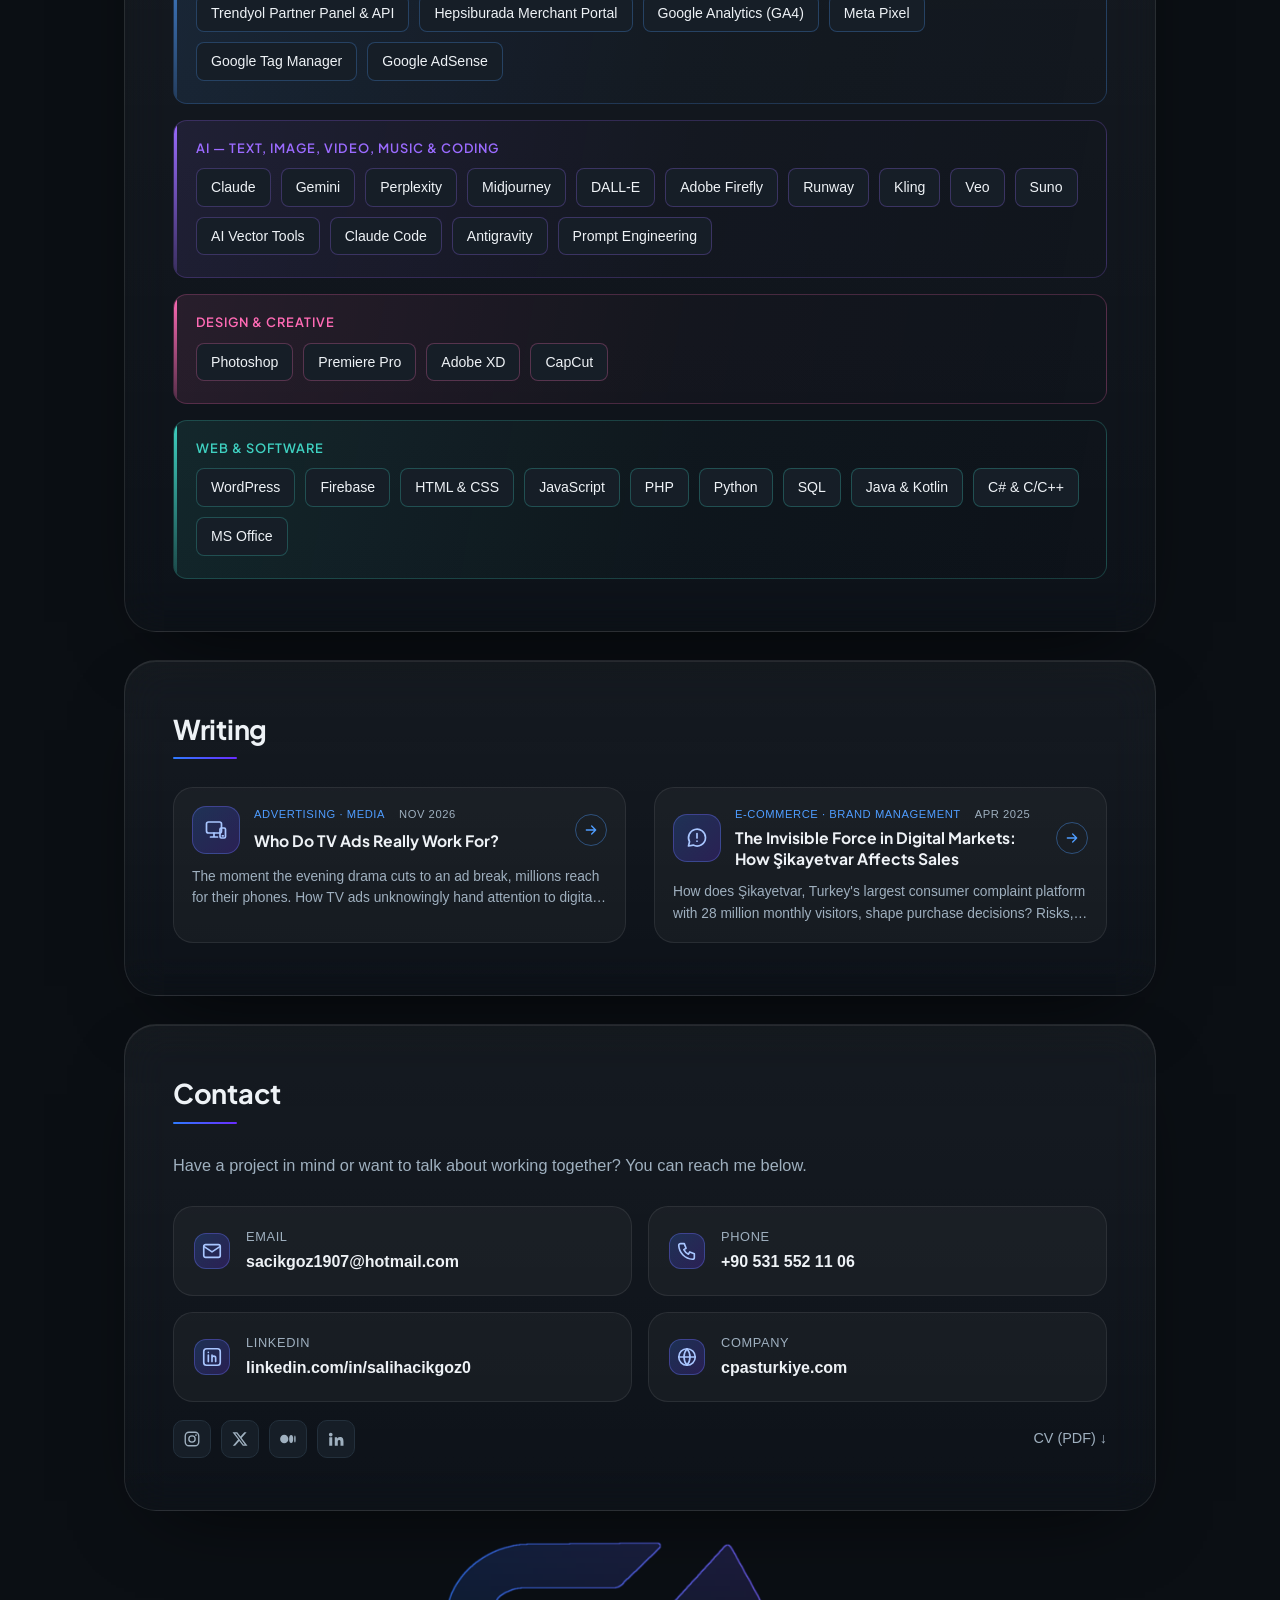
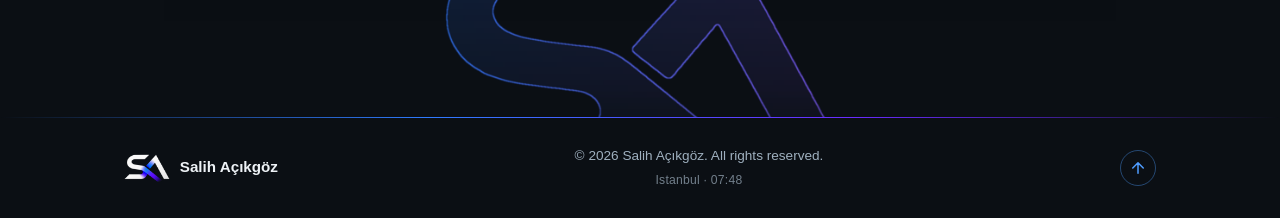
==== commit 34b07d41: "feat: Çalıştığım markalar 20'den 50'ye çıktı (cpasturkiye.com referansları) Co-Authored-By: Claude O" ====
--- a/en/index.html
+++ b/en/index.html
@@ -323,13 +323,14 @@
     <h3 class="tags-title brands-title">Some of the brands I've worked with</h3>
     <p class="brands-hint">Click a logo to visit the brand's Trendyol store.</p>
     <div class="brand-filters" role="group" aria-label="Filter by sector">
-      <button type="button" class="brand-filter" data-filter="" aria-pressed="true">All<small>20</small></button>
-      <button type="button" class="brand-filter" data-filter="giyim" aria-pressed="false">Fashion &amp; Footwear<small>7</small></button>
-      <button type="button" class="brand-filter" data-filter="ev" aria-pressed="false">Home &amp; Living<small>3</small></button>
-      <button type="button" class="brand-filter" data-filter="elektronik" aria-pressed="false">Electronics<small>3</small></button>
-      <button type="button" class="brand-filter" data-filter="kozmetik" aria-pressed="false">Beauty &amp; Care<small>3</small></button>
+      <button type="button" class="brand-filter" data-filter="" aria-pressed="true">All<small>50</small></button>
+      <button type="button" class="brand-filter" data-filter="giyim" aria-pressed="false">Fashion &amp; Footwear<small>16</small></button>
+      <button type="button" class="brand-filter" data-filter="ev" aria-pressed="false">Home &amp; Living<small>16</small></button>
+      <button type="button" class="brand-filter" data-filter="elektronik" aria-pressed="false">Electronics<small>5</small></button>
+      <button type="button" class="brand-filter" data-filter="kozmetik" aria-pressed="false">Beauty &amp; Care<small>7</small></button>
       <button type="button" class="brand-filter" data-filter="temizlik" aria-pressed="false">Cleaning<small>2</small></button>
-      <button type="button" class="brand-filter" data-filter="bebek" aria-pressed="false">Baby &amp; Toys<small>2</small></button>
+      <button type="button" class="brand-filter" data-filter="bebek" aria-pressed="false">Baby &amp; Toys<small>3</small></button>
+      <button type="button" class="brand-filter" data-filter="evcil" aria-pressed="false">Pets<small>1</small></button>
     </div>
     <ul class="brands-grid">
         <li data-sector="giyim"><a href="https://www.trendyol.com/magaza/hiccup-m-938209" target="_blank" rel="noopener" class="brand" title="Hiccup">
@@ -344,22 +345,74 @@
           <img src="../images/markalar/meleni-home.webp?v=dev" alt="" width="64" height="64" loading="lazy">
           <span>Meleni Home</span>
         </a></li>
+        <li data-sector="giyim"><a href="https://www.trendyol.com/magaza/pologrand-london-soho-tony-york-bags-m-352179" target="_blank" rel="noopener" class="brand" title="POLOGRAND London">
+          <img src="../images/markalar/pologrand-london.webp?v=dev" alt="" width="64" height="64" loading="lazy">
+          <span>POLOGRAND London</span>
+        </a></li>
         <li data-sector="ev"><a href="https://www.trendyol.com/magaza/formeya-m-323918" target="_blank" rel="noopener" class="brand" title="Formeya">
           <img src="../images/markalar/formeya.webp?v=dev" alt="" width="64" height="64" loading="lazy">
           <span>Formeya</span>
         </a></li>
+        <li data-sector="kozmetik"><a href="https://www.trendyol.com/magaza/ucuz-al-m-357668" target="_blank" rel="noopener" class="brand" title="Ucuz Al">
+          <img src="../images/markalar/ucuz-al.webp?v=dev" alt="" width="64" height="64" loading="lazy">
+          <span>Ucuz Al</span>
+        </a></li>
+        <li data-sector="giyim"><a href="https://www.trendyol.com/magaza/nstil-m-159145" target="_blank" rel="noopener" class="brand" title="NSTİL">
+          <img src="../images/markalar/nstil.webp?v=dev" alt="" width="64" height="64" loading="lazy">
+          <span>NSTİL</span>
+        </a></li>
+        <li data-sector="giyim"><a href="https://www.trendyol.com/magaza/millionaire-m-185852" target="_blank" rel="noopener" class="brand" title="Millionaire">
+          <img src="../images/markalar/millionaire.webp?v=dev" alt="" width="64" height="64" loading="lazy">
+          <span>Millionaire</span>
+        </a></li>
+        <li data-sector="giyim"><a href="https://www.trendyol.com/magaza/mcdark-m-356964" target="_blank" rel="noopener" class="brand" title="McDark">
+          <img src="../images/markalar/mcdark.webp?v=dev" alt="" width="64" height="64" loading="lazy">
+          <span>McDark</span>
+        </a></li>
         <li data-sector="bebek"><a href="https://www.trendyol.com/magaza/meleni-baby-kids-m-702172" target="_blank" rel="noopener" class="brand" title="Meleni Baby &amp; Kids">
           <img src="../images/markalar/meleni-baby-kids.webp?v=dev" alt="" width="64" height="64" loading="lazy">
           <span>Meleni Baby &amp; Kids</span>
         </a></li>
+        <li data-sector="ev"><a href="https://www.trendyol.com/magaza/may-home-m-252232" target="_blank" rel="noopener" class="brand" title="May Home">
+          <img src="../images/markalar/may-home.webp?v=dev" alt="" width="64" height="64" loading="lazy">
+          <span>May Home</span>
+        </a></li>
+        <li data-sector="elektronik"><a href="https://www.trendyol.com/magaza/marima-m-209512" target="_blank" rel="noopener" class="brand" title="MARİMA">
+          <img src="../images/markalar/marima.webp?v=dev" alt="" width="64" height="64" loading="lazy">
+          <span>MARİMA</span>
+        </a></li>
         <li data-sector="giyim"><a href="https://www.trendyol.com/magaza/banega-m-669402" target="_blank" rel="noopener" class="brand" title="Banega">
           <img src="../images/markalar/banega.webp?v=dev" alt="" width="64" height="64" loading="lazy">
           <span>Banega</span>
         </a></li>
+        <li data-sector="elektronik"><a href="https://www.trendyol.com/magaza/mimtec-m-346231" target="_blank" rel="noopener" class="brand" title="Mimtec">
+          <img src="../images/markalar/mimtec.webp?v=dev" alt="" width="64" height="64" loading="lazy">
+          <span>Mimtec</span>
+        </a></li>
+        <li data-sector="bebek"><a href="https://www.trendyol.com/magaza/by-samet-m-734271" target="_blank" rel="noopener" class="brand" title="BY SAMET">
+          <img src="../images/markalar/by-samet.webp?v=dev" alt="" width="64" height="64" loading="lazy">
+          <span>BY SAMET</span>
+        </a></li>
+        <li data-sector="ev"><a href="https://www.trendyol.com/magaza/pey-aksesuar-m-281509" target="_blank" rel="noopener" class="brand" title="Pey Aksesuar">
+          <img src="../images/markalar/pey-aksesuar.webp?v=dev" alt="" width="64" height="64" loading="lazy">
+          <span>Pey Aksesuar</span>
+        </a></li>
+        <li data-sector="ev"><a href="https://www.trendyol.com/magaza/lux-touch-m-401424" target="_blank" rel="noopener" class="brand" title="Lux Touch">
+          <img src="../images/markalar/lux-touch.webp?v=dev" alt="" width="64" height="64" loading="lazy">
+          <span>Lux Touch</span>
+        </a></li>
         <li data-sector="temizlik"><a href="https://www.trendyol.com/magaza/cleanshe-m-842949" target="_blank" rel="noopener" class="brand" title="CleanShe">
           <img src="../images/markalar/cleanshe.webp?v=dev" alt="" width="64" height="64" loading="lazy">
           <span>CleanShe</span>
         </a></li>
+        <li data-sector="ev"><a href="https://www.trendyol.com/magaza/nmd-home-m-198292" target="_blank" rel="noopener" class="brand" title="NMD Home">
+          <img src="../images/markalar/nmd-home.webp?v=dev" alt="" width="64" height="64" loading="lazy">
+          <span>NMD Home</span>
+        </a></li>
+        <li data-sector="ev"><a href="https://www.trendyol.com/magaza/floradesign-m-241978" target="_blank" rel="noopener" class="brand" title="Floradesign">
+          <img src="../images/markalar/floradesign.webp?v=dev" alt="" width="64" height="64" loading="lazy">
+          <span>Floradesign</span>
+        </a></li>
         <li data-sector="elektronik"><a href="https://www.trendyol.com/magaza/deppo-trend-m-178956" target="_blank" rel="noopener" class="brand" title="Deppo Trend">
           <img src="../images/markalar/deppo-trend.webp?v=dev" alt="" width="64" height="64" loading="lazy">
           <span>Deppo Trend</span>
@@ -372,6 +425,10 @@
           <img src="../images/markalar/nordmende-sports.webp?v=dev" alt="" width="64" height="64" loading="lazy">
           <span>Nordmende Sports</span>
         </a></li>
+        <li data-sector="ev"><a href="https://www.trendyol.com/magaza/erko-dort-mevsim-m-170350" target="_blank" rel="noopener" class="brand" title="Erko Tekstil">
+          <img src="../images/markalar/erko-tekstil.webp?v=dev" alt="" width="64" height="64" loading="lazy">
+          <span>Erko Tekstil</span>
+        </a></li>
         <li data-sector="giyim"><a href="https://www.trendyol.com/magaza/asfa-moda-m-118520" target="_blank" rel="noopener" class="brand" title="Asfa Moda">
           <img src="../images/markalar/asfa-moda.webp?v=dev" alt="" width="64" height="64" loading="lazy">
           <span>Asfa Moda</span>
@@ -388,29 +445,93 @@
           <img src="../images/markalar/by-kotan-shoes.webp?v=dev" alt="" width="64" height="64" loading="lazy">
           <span>BY Kotan Shoes</span>
         </a></li>
+        <li data-sector="ev"><a href="https://www.trendyol.com/magaza/metsar-home-m-244060" target="_blank" rel="noopener" class="brand" title="Metsar Home">
+          <img src="../images/markalar/metsar-home.webp?v=dev" alt="" width="64" height="64" loading="lazy">
+          <span>Metsar Home</span>
+        </a></li>
+        <li data-sector="ev"><a href="https://www.trendyol.com/magaza/sepettenevar-m-108928" target="_blank" rel="noopener" class="brand" title="SEPETTENEVAR">
+          <img src="../images/markalar/sepettenevar.webp?v=dev" alt="" width="64" height="64" loading="lazy">
+          <span>SEPETTENEVAR</span>
+        </a></li>
+        <li data-sector="ev"><a href="https://www.trendyol.com/magaza/larispera-m-179974" target="_blank" rel="noopener" class="brand" title="LarisPera">
+          <img src="../images/markalar/larispera.webp?v=dev" alt="" width="64" height="64" loading="lazy">
+          <span>LarisPera</span>
+        </a></li>
+        <li data-sector="ev"><a href="https://www.trendyol.com/magaza/papart-m-168155" target="_blank" rel="noopener" class="brand" title="PAPART">
+          <img src="../images/markalar/papart.webp?v=dev" alt="" width="64" height="64" loading="lazy">
+          <span>PAPART</span>
+        </a></li>
         <li data-sector="giyim"><a href="https://www.trendyol.com/magaza/seamoda-buyuk-beden-giyim-m-107604" target="_blank" rel="noopener" class="brand" title="Seamoda Büyük Beden Giyim">
           <img src="../images/markalar/seamoda.webp?v=dev" alt="" width="64" height="64" loading="lazy">
           <span>Seamoda Büyük Beden Giyim</span>
         </a></li>
+        <li data-sector="evcil"><a href="https://www.trendyol.com/magaza/vetixir-m-698319" target="_blank" rel="noopener" class="brand" title="Vetixir">
+          <img src="../images/markalar/vetixir.webp?v=dev" alt="" width="64" height="64" loading="lazy">
+          <span>Vetixir</span>
+        </a></li>
+        <li data-sector="giyim"><a href="https://www.trendyol.com/magaza/ruxene-m-807232" target="_blank" rel="noopener" class="brand" title="Ruxene">
+          <img src="../images/markalar/ruxene.webp?v=dev" alt="" width="64" height="64" loading="lazy">
+          <span>Ruxene</span>
+        </a></li>
         <li data-sector="elektronik"><a href="https://www.trendyol.com/magaza/anatoptan-m-105172" target="_blank" rel="noopener" class="brand" title="Anatoptan">
           <img src="../images/markalar/anatoptan.webp?v=dev" alt="" width="64" height="64" loading="lazy">
           <span>Anatoptan</span>
         </a></li>
+        <li data-sector="giyim"><a href="https://www.trendyol.com/magaza/fancyworld-m-362962" target="_blank" rel="noopener" class="brand" title="FancyWorld">
+          <img src="../images/markalar/fancyworld.webp?v=dev" alt="" width="64" height="64" loading="lazy">
+          <span>FancyWorld</span>
+        </a></li>
+        <li data-sector="ev"><a href="https://www.trendyol.com/magaza/viscomavi-m-181538" target="_blank" rel="noopener" class="brand" title="VISCOMAVI">
+          <img src="../images/markalar/viscomavi.webp?v=dev" alt="" width="64" height="64" loading="lazy">
+          <span>VISCOMAVI</span>
+        </a></li>
+        <li data-sector="kozmetik"><a href="https://www.trendyol.com/magaza/sheovation-m-159188" target="_blank" rel="noopener" class="brand" title="SHEOVATION">
+          <img src="../images/markalar/sheovation.webp?v=dev" alt="" width="64" height="64" loading="lazy">
+          <span>SHEOVATION</span>
+        </a></li>
+        <li data-sector="giyim"><a href="https://www.trendyol.com/magaza/mix-mix-m-663126" target="_blank" rel="noopener" class="brand" title="mix-mix">
+          <img src="../images/markalar/mix-mix.webp?v=dev" alt="" width="64" height="64" loading="lazy">
+          <span>mix-mix</span>
+        </a></li>
+        <li data-sector="elektronik"><a href="https://www.trendyol.com/magaza/chiconom-m-1244322" target="_blank" rel="noopener" class="brand" title="chiconom">
+          <img src="../images/markalar/chiconom.webp?v=dev" alt="" width="64" height="64" loading="lazy">
+          <span>chiconom</span>
+        </a></li>
         <li data-sector="kozmetik"><a href="https://www.trendyol.com/magaza/hairvia-m-1259022" target="_blank" rel="noopener" class="brand" title="HairVia">
           <img src="../images/markalar/hairvia.webp?v=dev" alt="" width="64" height="64" loading="lazy">
           <span>HairVia</span>
         </a></li>
-        <li data-sector="elektronik"><a href="https://www.trendyol.com/magaza/chiconom-m-1244322" target="_blank" rel="noopener" class="brand" title="chiconom">
-          <img src="../images/markalar/chiconom.webp?v=dev" alt="" width="64" height="64" loading="lazy">
-          <span>chiconom</span>
+        <li data-sector="kozmetik"><a href="https://www.trendyol.com/magaza/velda-tech-m-1077719" target="_blank" rel="noopener" class="brand" title="Velda Tech">
+          <img src="../images/markalar/velda-tech.webp?v=dev" alt="" width="64" height="64" loading="lazy">
+          <span>Velda Tech</span>
+        </a></li>
+        <li data-sector="ev"><a href="https://www.trendyol.com/magaza/narova-m-766759" target="_blank" rel="noopener" class="brand" title="NAROVA">
+          <img src="../images/markalar/narova.webp?v=dev" alt="" width="64" height="64" loading="lazy">
+          <span>NAROVA</span>
         </a></li>
         <li data-sector="giyim"><a href="https://www.trendyol.com/magaza/heianmono-m-1071733" target="_blank" rel="noopener" class="brand" title="HEİANMONO">
           <img src="../images/markalar/heianmono.webp?v=dev" alt="" width="64" height="64" loading="lazy">
           <span>HEİANMONO</span>
         </a></li>
+        <li data-sector="giyim"><a href="https://www.trendyol.com/magaza/kocabaslarmagaza-m-299764" target="_blank" rel="noopener" class="brand" title="KocabaşlarMağaza">
+          <img src="../images/markalar/kocabaslarmagaza.webp?v=dev" alt="" width="64" height="64" loading="lazy">
+          <span>KocabaşlarMağaza</span>
+        </a></li>
         <li data-sector="kozmetik"><a href="https://www.trendyol.com/magaza/celluragen-m-1197967" target="_blank" rel="noopener" class="brand" title="Celluragen">
           <img src="../images/markalar/celluragen.webp?v=dev" alt="" width="64" height="64" loading="lazy">
           <span>Celluragen</span>
+        </a></li>
+        <li data-sector="ev"><a href="https://www.trendyol.com/magaza/metallica-home-m-1254379" target="_blank" rel="noopener" class="brand" title="Metallica Home">
+          <img src="../images/markalar/metallica-home.webp?v=dev" alt="" width="64" height="64" loading="lazy">
+          <span>Metallica Home</span>
+        </a></li>
+        <li data-sector="giyim"><a href="https://www.trendyol.com/magaza/kozagen-teknik-tekstil-m-1125062" target="_blank" rel="noopener" class="brand" title="Kozagen Teknik Tekstil">
+          <img src="../images/markalar/kozagen-teknik-tekstil.webp?v=dev" alt="" width="64" height="64" loading="lazy">
+          <span>Kozagen Teknik Tekstil</span>
+        </a></li>
+        <li data-sector="kozmetik"><a href="https://www.trendyol.com/magaza/riveabeauty-m-1179931" target="_blank" rel="noopener" class="brand" title="RiveaBeauty">
+          <img src="../images/markalar/riveabeauty.webp?v=dev" alt="" width="64" height="64" loading="lazy">
+          <span>RiveaBeauty</span>
         </a></li>
     </ul>
   </section>
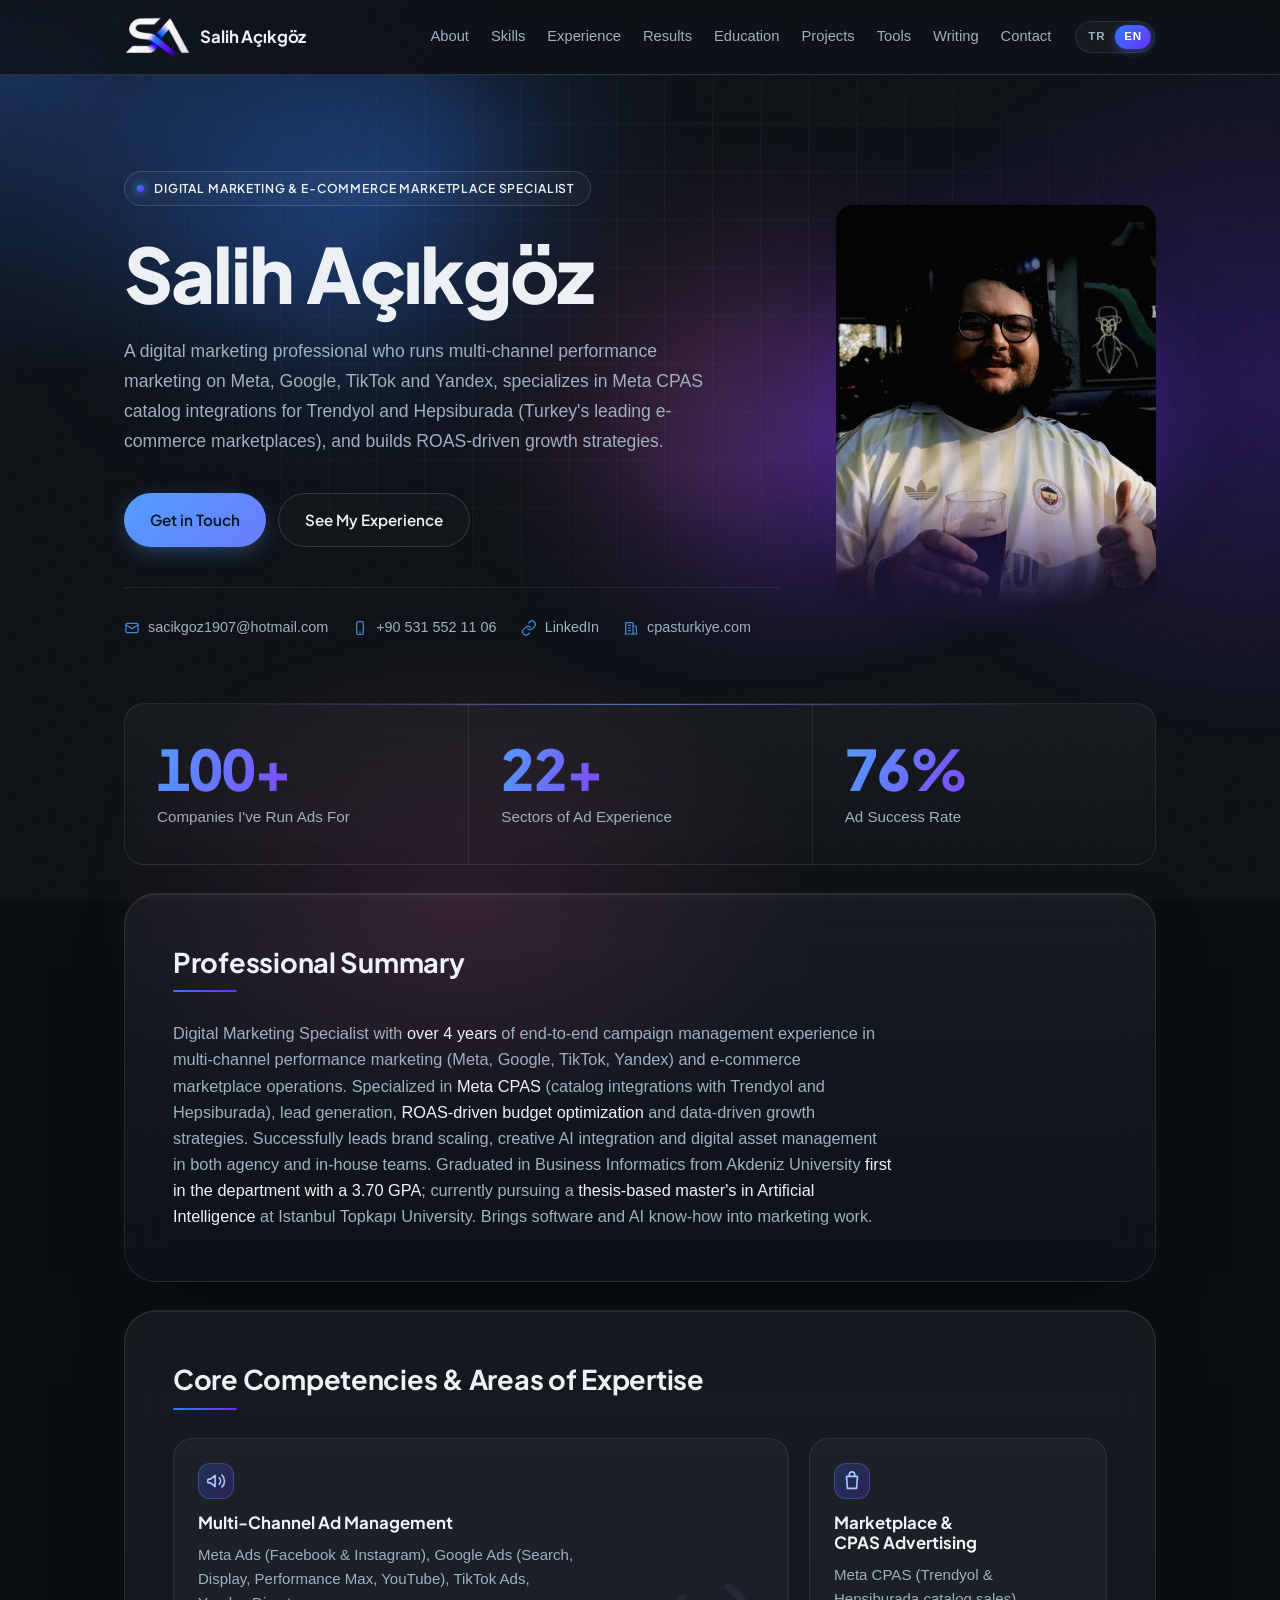
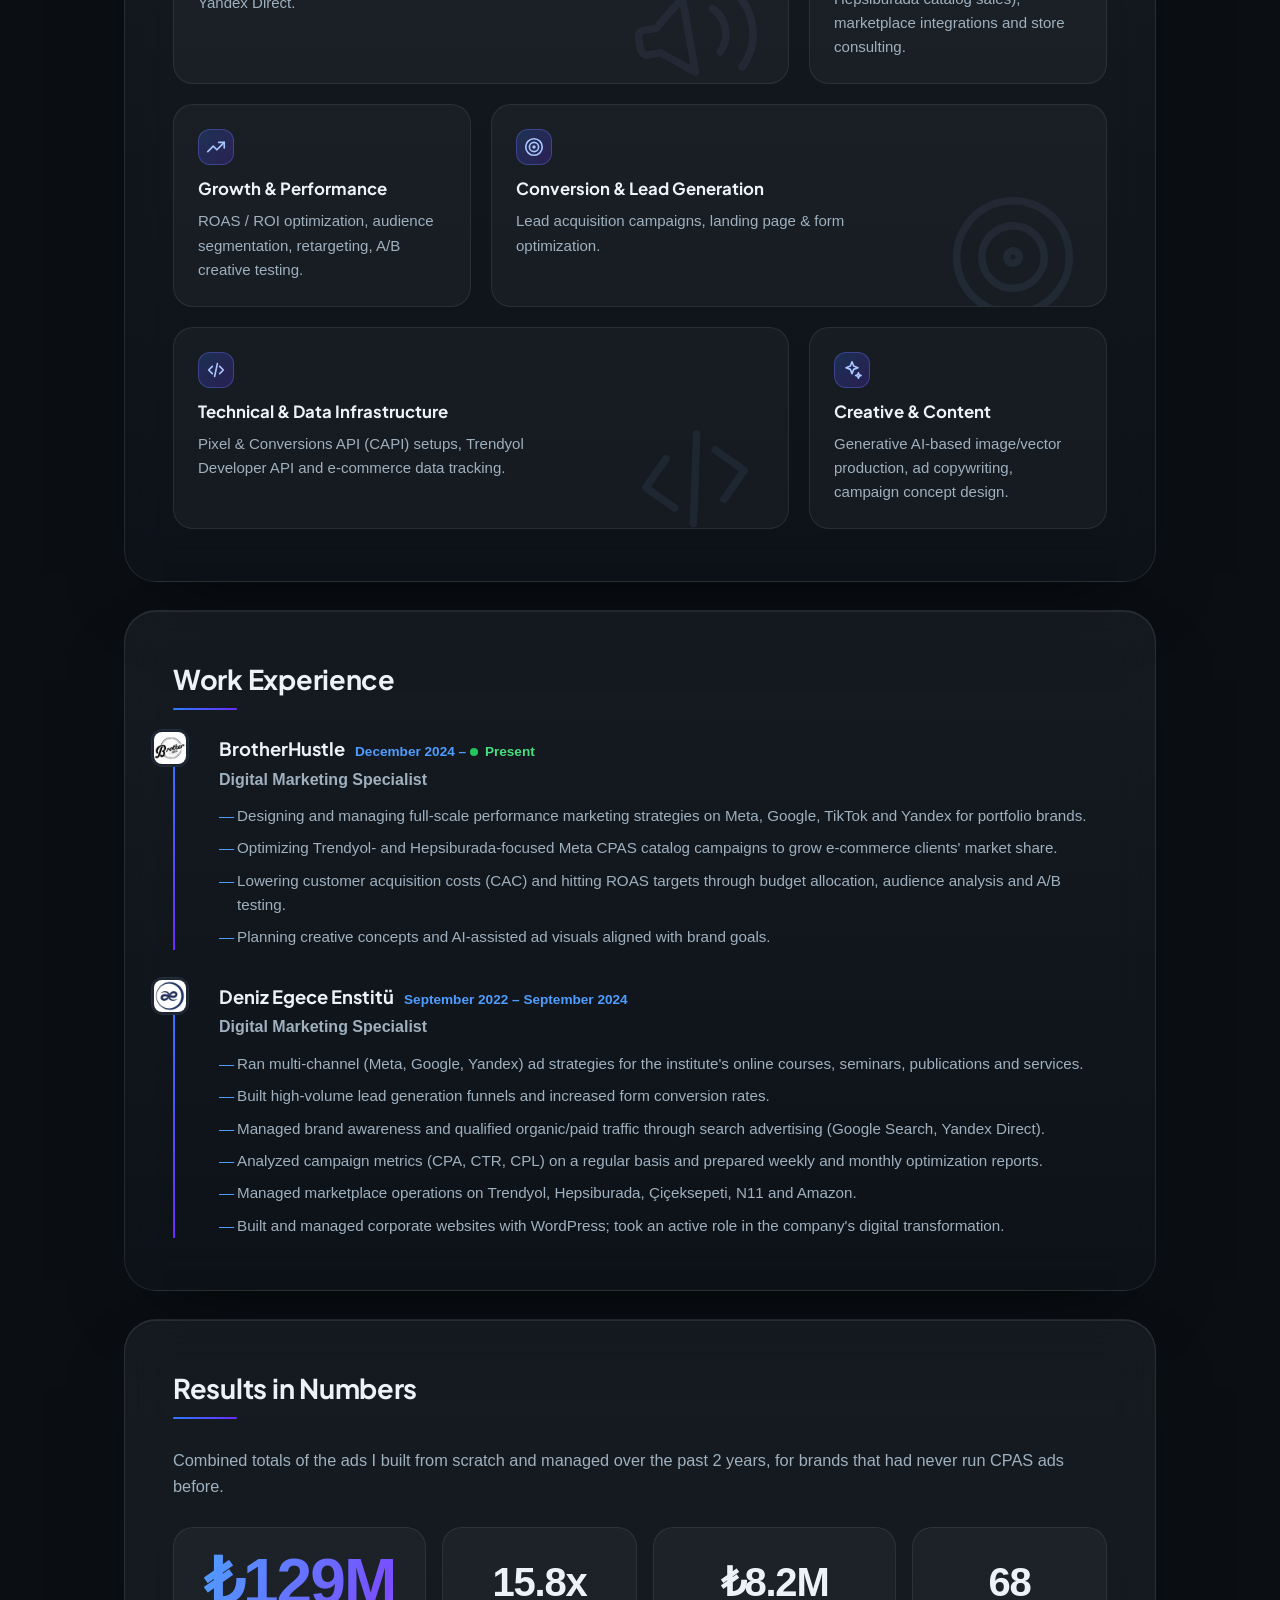
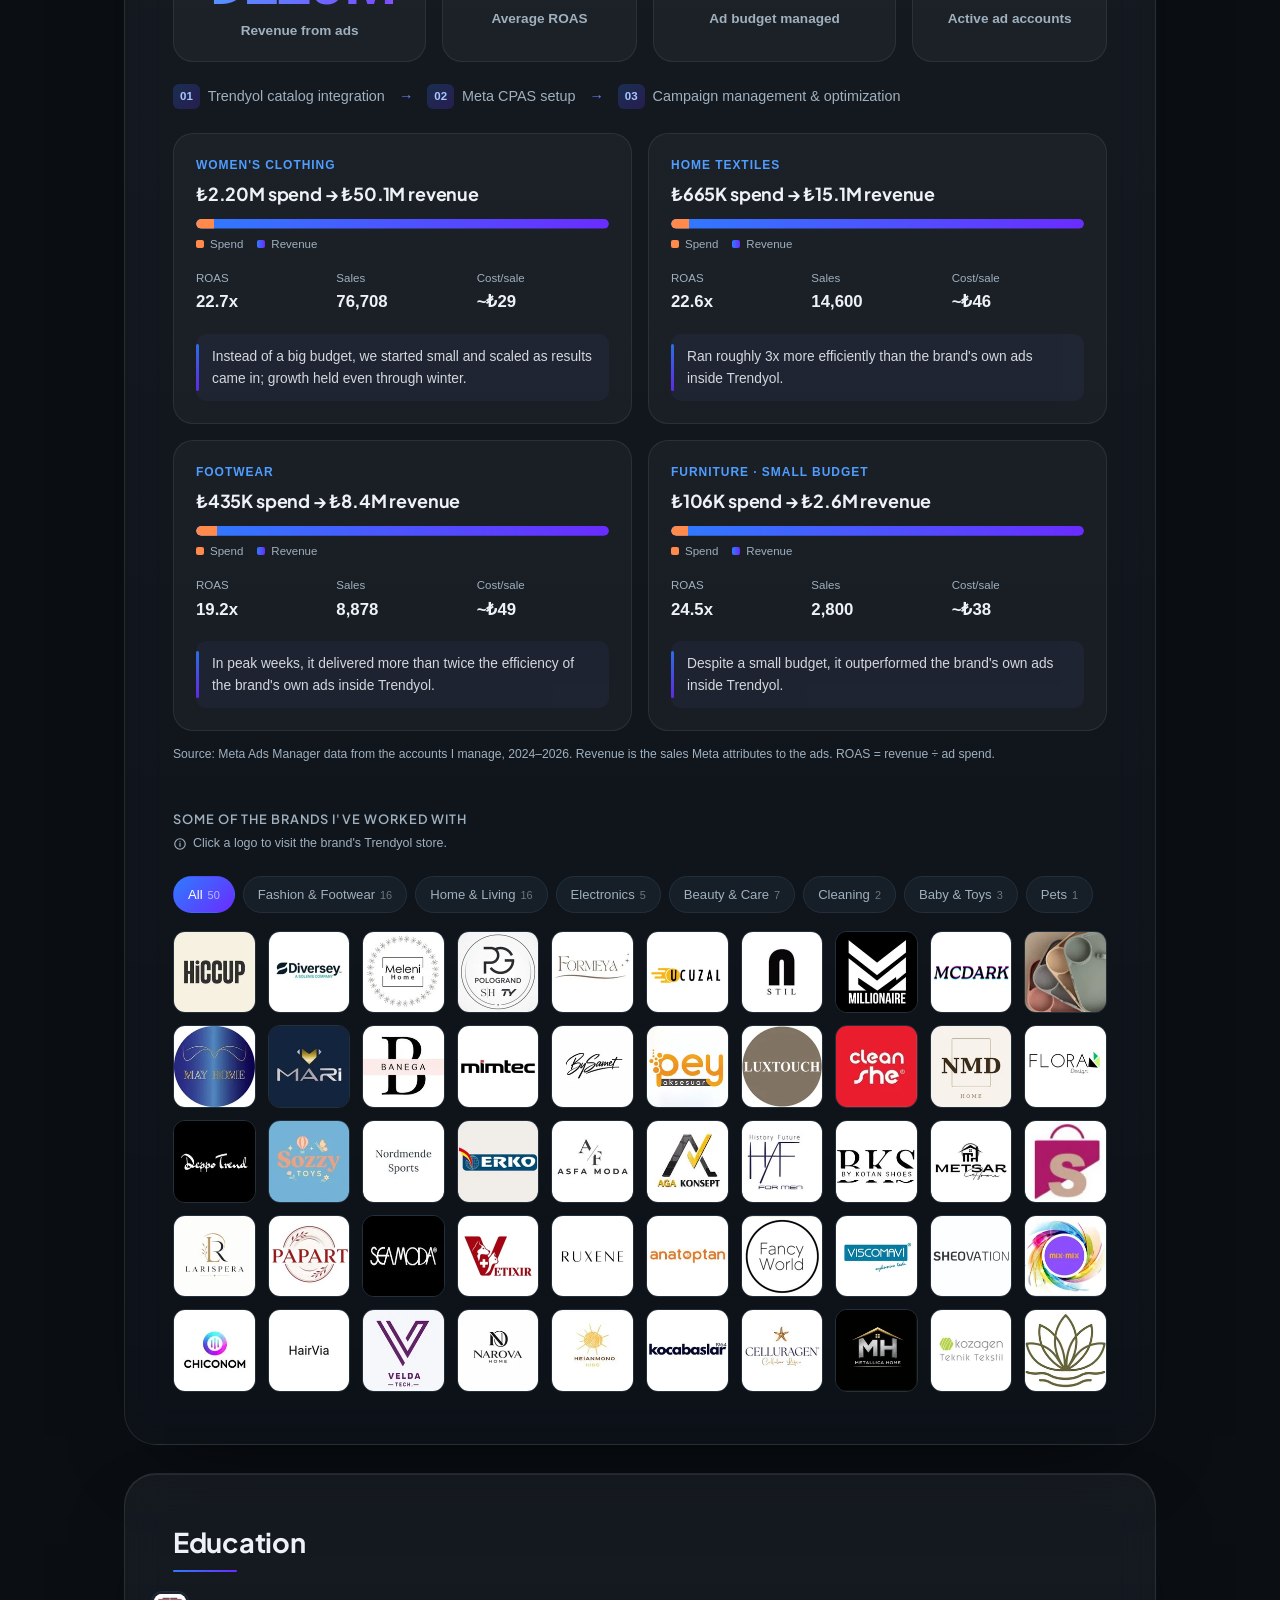
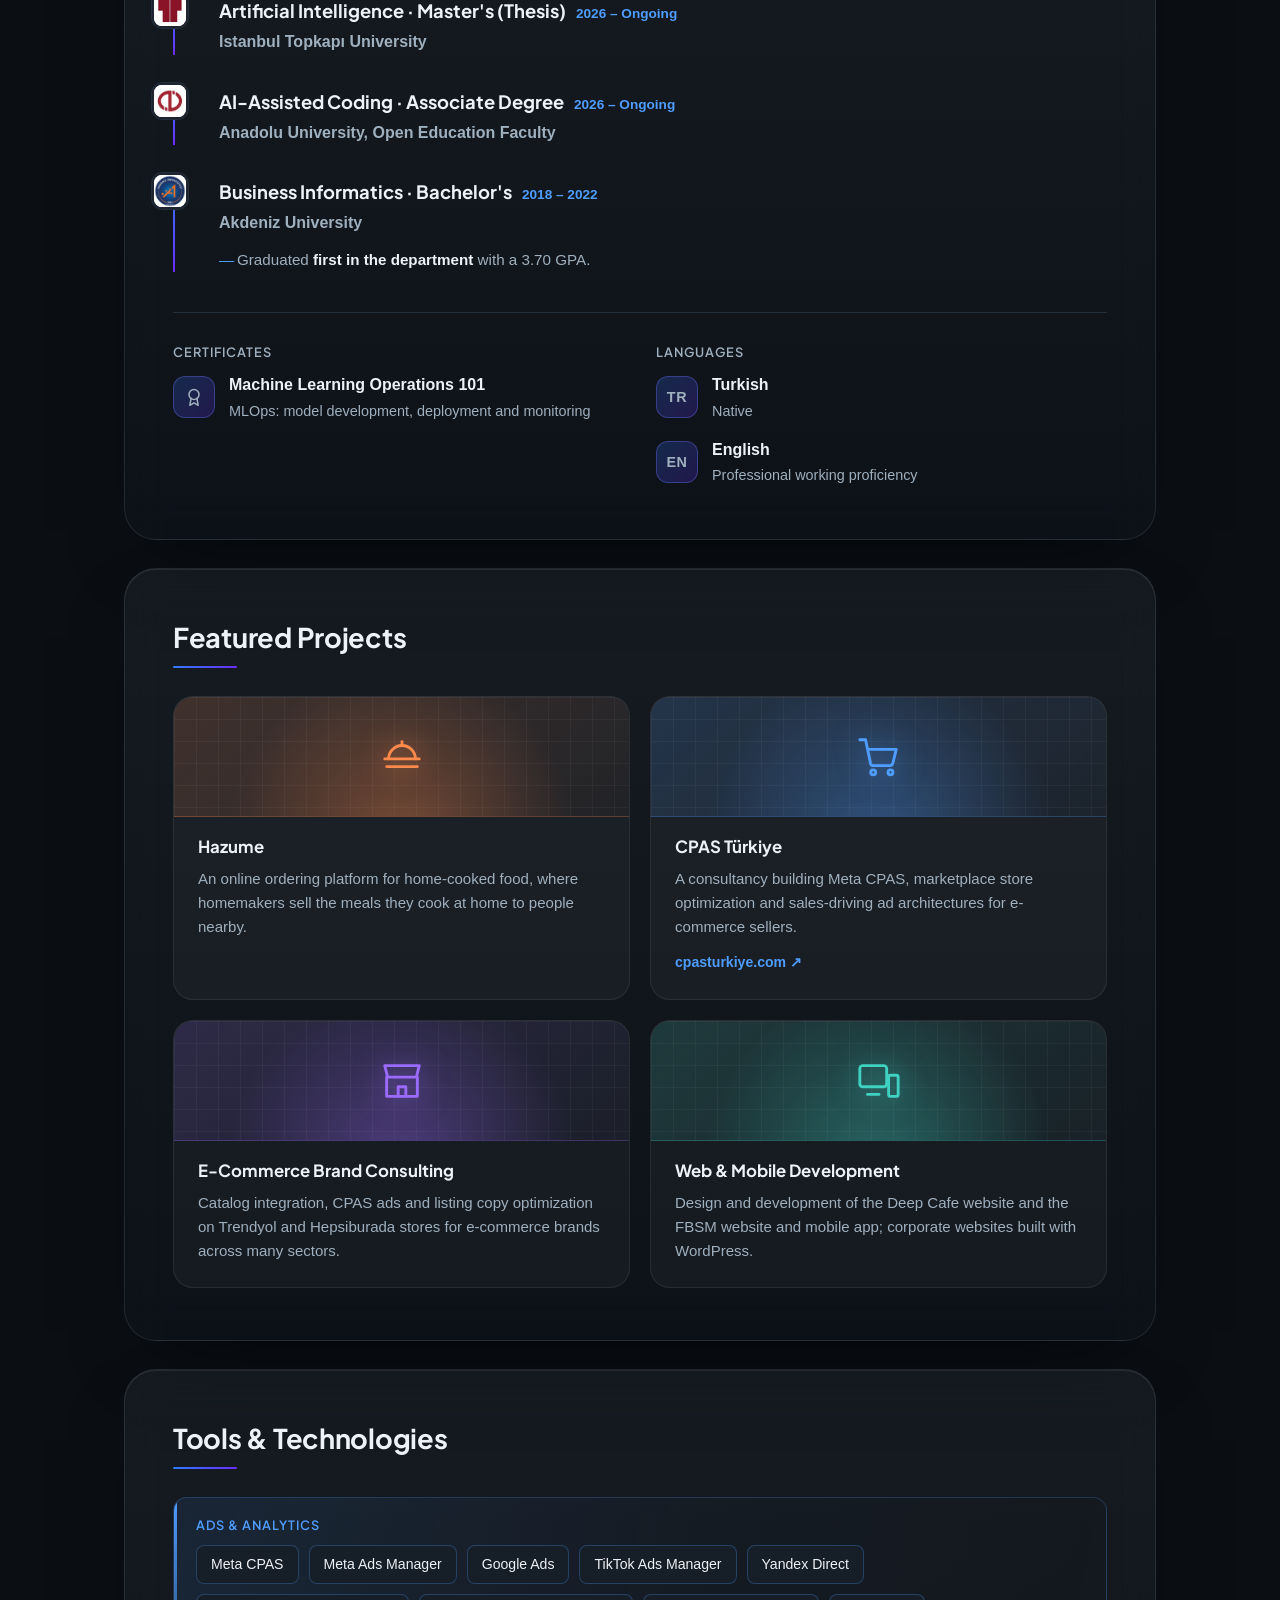
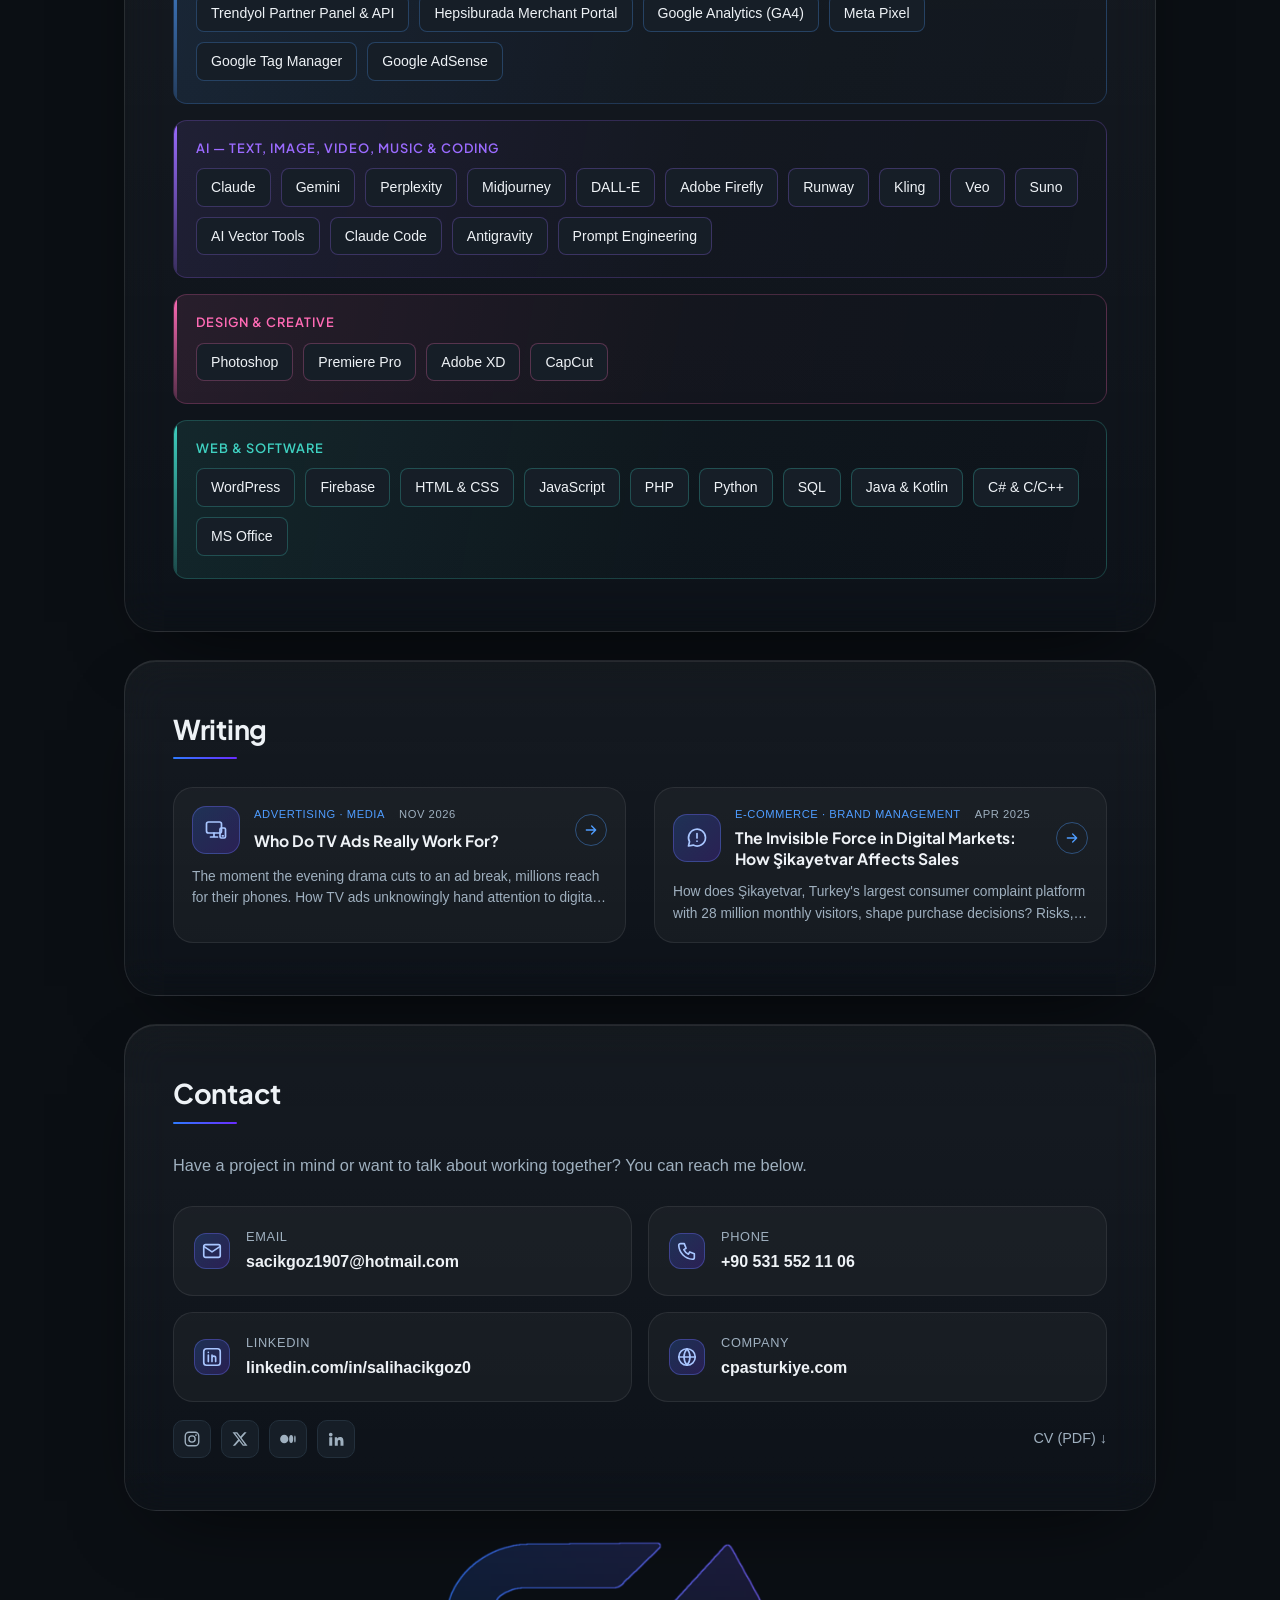
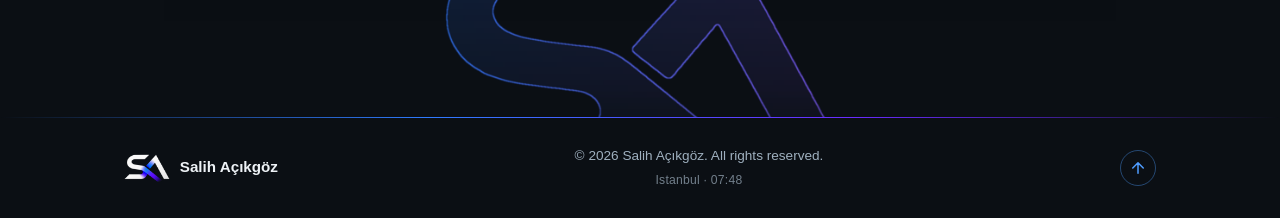
==== commit 4db6dada: "chore: reklam verileri güncellendi (Jale)" ====
--- a/en/index.html
+++ b/en/index.html
@@ -258,9 +258,9 @@
     <h2 class="section-title">Results in Numbers</h2>
     <p class="section-text">Combined totals of the ads I built from scratch and managed over the past 2 years, for brands that had never run CPAS ads before.</p>
     <div class="results-figures">
-      <div class="rf rf-main"><span class="rf-value" data-count="128.04" data-prefix="₺" data-suffix="M" data-decimals="0">₺128M</span><span class="rf-label">Revenue from ads</span></div>
-      <div class="rf"><span class="rf-value" data-count="15.8" data-suffix="x" data-decimals="1">15.8x</span><span class="rf-label">Average ROAS</span></div>
-      <div class="rf"><span class="rf-value" data-count="8.11" data-prefix="₺" data-suffix="M" data-decimals="1">₺8.1M</span><span class="rf-label">Ad budget managed</span></div>
+      <div class="rf rf-main"><span class="rf-value" data-count="129.19" data-prefix="₺" data-suffix="M" data-decimals="0">₺129M</span><span class="rf-label">Revenue from ads</span></div>
+      <div class="rf"><span class="rf-value" data-count="15.75" data-suffix="x" data-decimals="1">15.8x</span><span class="rf-label">Average ROAS</span></div>
+      <div class="rf"><span class="rf-value" data-count="8.2" data-prefix="₺" data-suffix="M" data-decimals="1">₺8.2M</span><span class="rf-label">Ad budget managed</span></div>
       <div class="rf"><span class="rf-value" data-count="68" data-decimals="0">68</span><span class="rf-label">Active ad accounts</span></div>
     </div>
     <ol class="process">
@@ -271,24 +271,24 @@
     <div class="cases">
       <article class="case">
         <p class="case-sector">Women's Clothing</p>
-        <h3>₺2.19M spend → ₺49.8M revenue</h3>
+        <h3>₺2.20M spend → ₺50.1M revenue</h3>
         <div class="case-bar" aria-hidden="true"><span class="case-spend" style="--w: 4.4%"></span></div>
         <p class="case-legend" aria-hidden="true"><i class="lg-spend"></i>Spend <i class="lg-rev"></i>Revenue</p>
         <dl class="case-stats">
-          <div><dt>ROAS</dt><dd>22.8x</dd></div>
-          <div><dt>Sales</dt><dd>76,311</dd></div>
+          <div><dt>ROAS</dt><dd>22.7x</dd></div>
+          <div><dt>Sales</dt><dd>76,708</dd></div>
           <div><dt>Cost/sale</dt><dd>~₺29</dd></div>
         </dl>
         <p class="case-story">Instead of a big budget, we started small and scaled as results came in; growth held even through winter.</p>
       </article>
       <article class="case">
         <p class="case-sector">Home Textiles</p>
-        <h3>₺660K spend → ₺14.9M revenue</h3>
+        <h3>₺665K spend → ₺15.1M revenue</h3>
         <div class="case-bar" aria-hidden="true"><span class="case-spend" style="--w: 4.4%"></span></div>
         <p class="case-legend" aria-hidden="true"><i class="lg-spend"></i>Spend <i class="lg-rev"></i>Revenue</p>
         <dl class="case-stats">
           <div><dt>ROAS</dt><dd>22.6x</dd></div>
-          <div><dt>Sales</dt><dd>14,402</dd></div>
+          <div><dt>Sales</dt><dd>14,600</dd></div>
           <div><dt>Cost/sale</dt><dd>~₺46</dd></div>
         </dl>
         <p class="case-story">Ran roughly 3x more efficiently than the brand's own ads inside Trendyol.</p>
@@ -307,12 +307,12 @@
       </article>
       <article class="case">
         <p class="case-sector">Furniture · Small budget</p>
-        <h3>₺104K spend → ₺2.6M revenue</h3>
+        <h3>₺106K spend → ₺2.6M revenue</h3>
         <div class="case-bar" aria-hidden="true"><span class="case-spend" style="--w: 4.1%"></span></div>
         <p class="case-legend" aria-hidden="true"><i class="lg-spend"></i>Spend <i class="lg-rev"></i>Revenue</p>
         <dl class="case-stats">
-          <div><dt>ROAS</dt><dd>24.7x</dd></div>
-          <div><dt>Sales</dt><dd>2,739</dd></div>
+          <div><dt>ROAS</dt><dd>24.5x</dd></div>
+          <div><dt>Sales</dt><dd>2,800</dd></div>
           <div><dt>Cost/sale</dt><dd>~₺38</dd></div>
         </dl>
         <p class="case-story">Despite a small budget, it outperformed the brand's own ads inside Trendyol.</p>
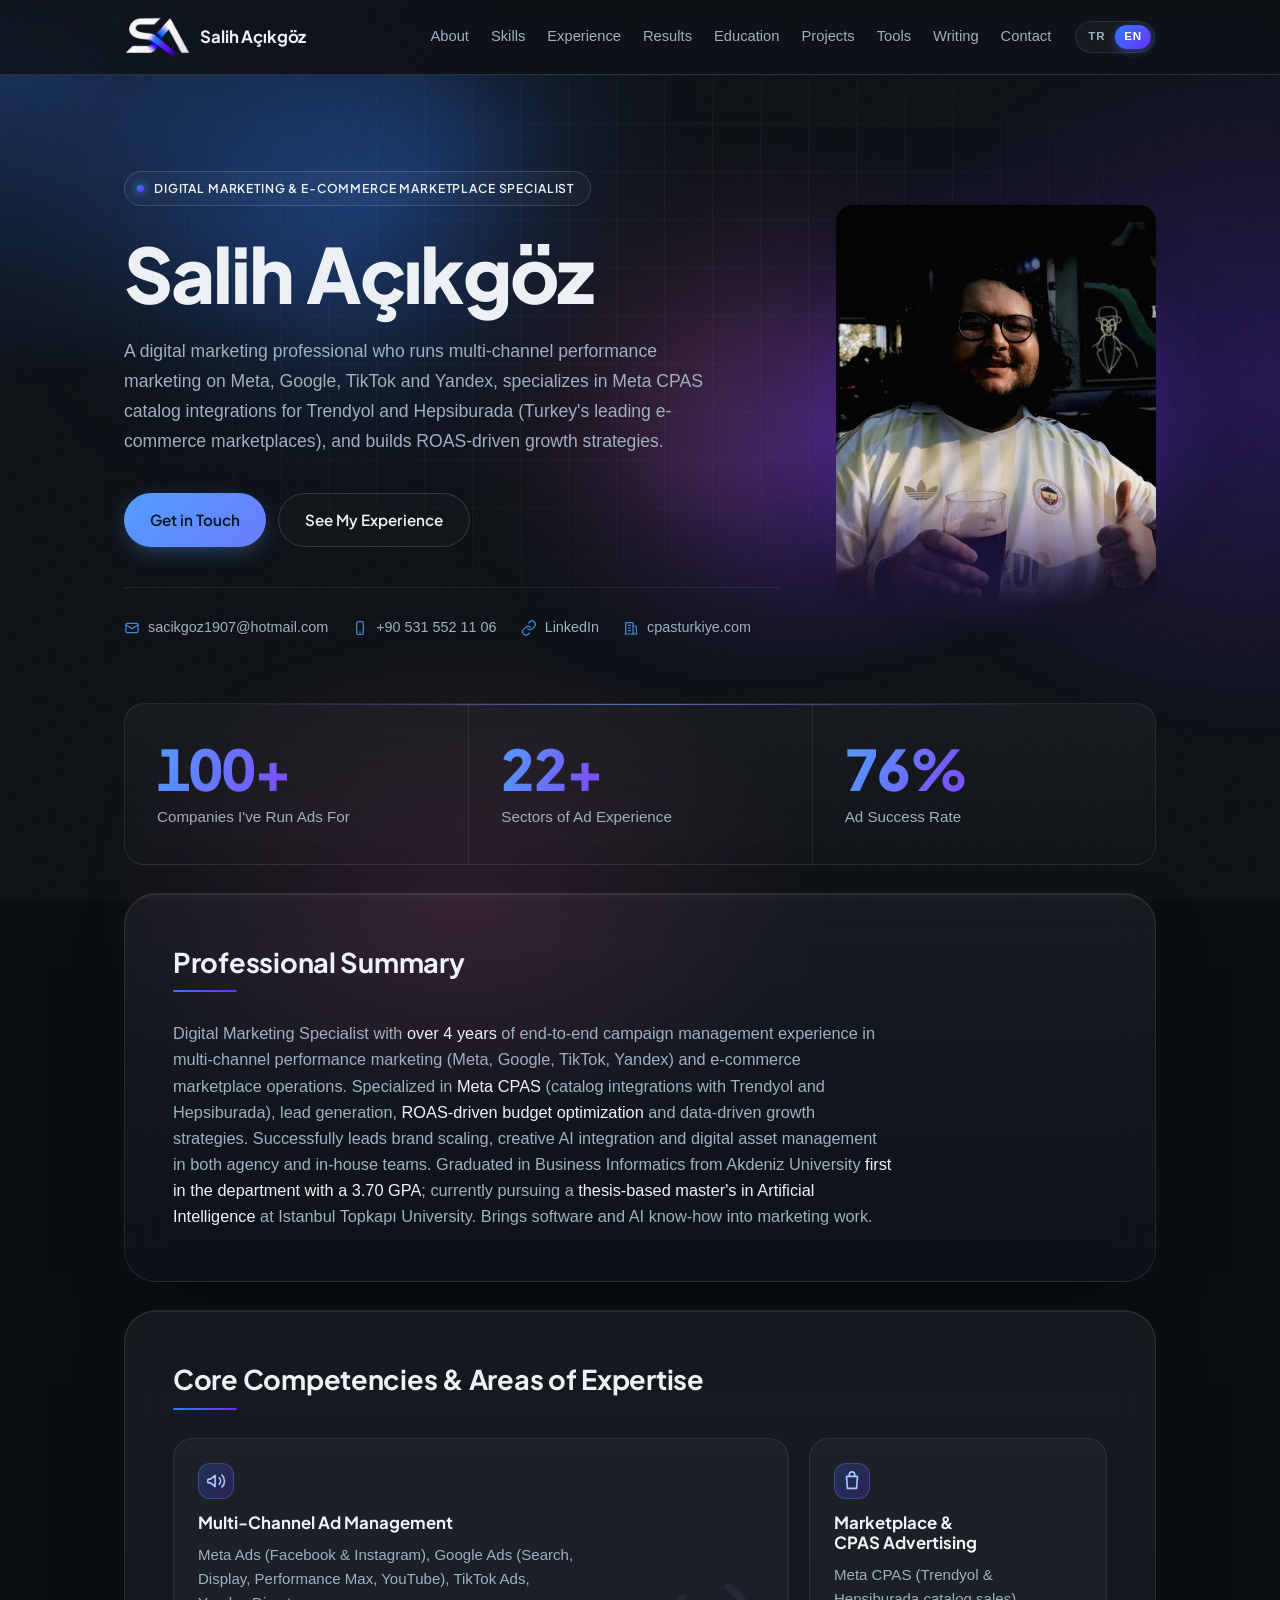
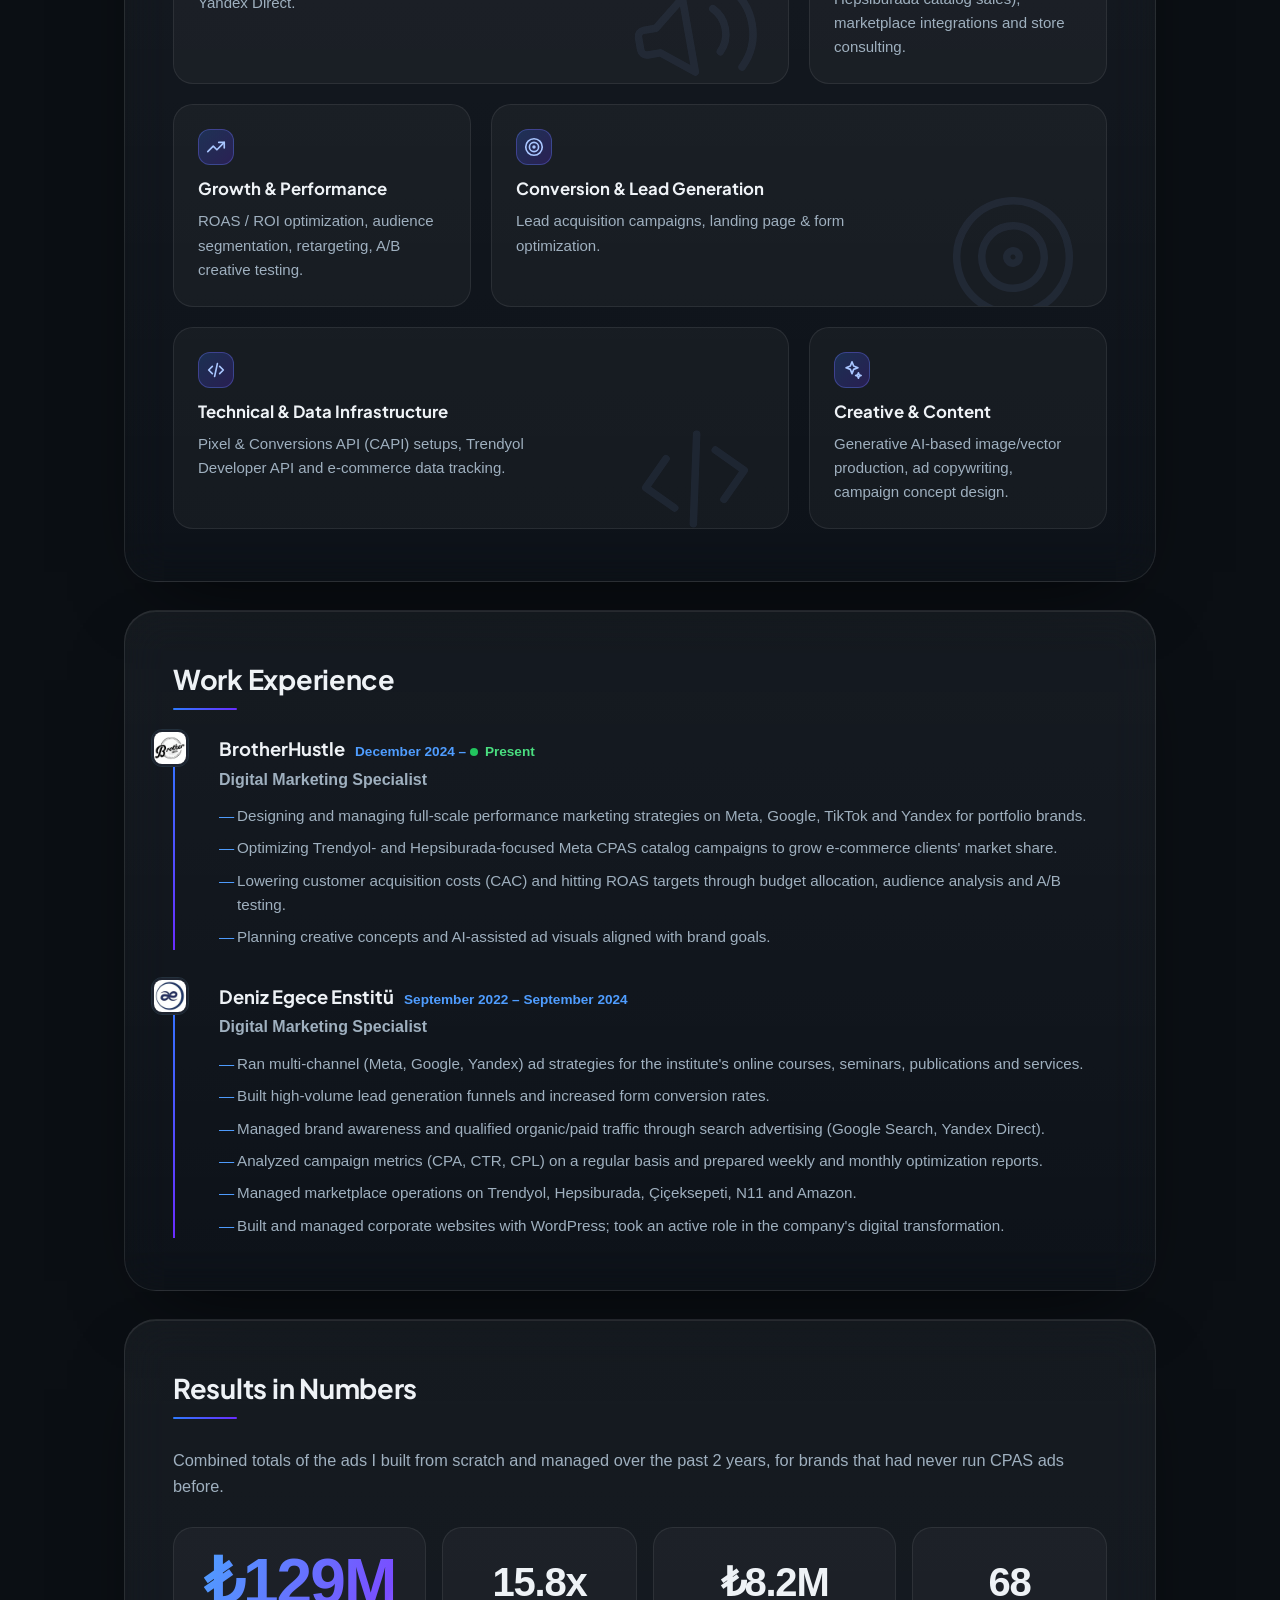
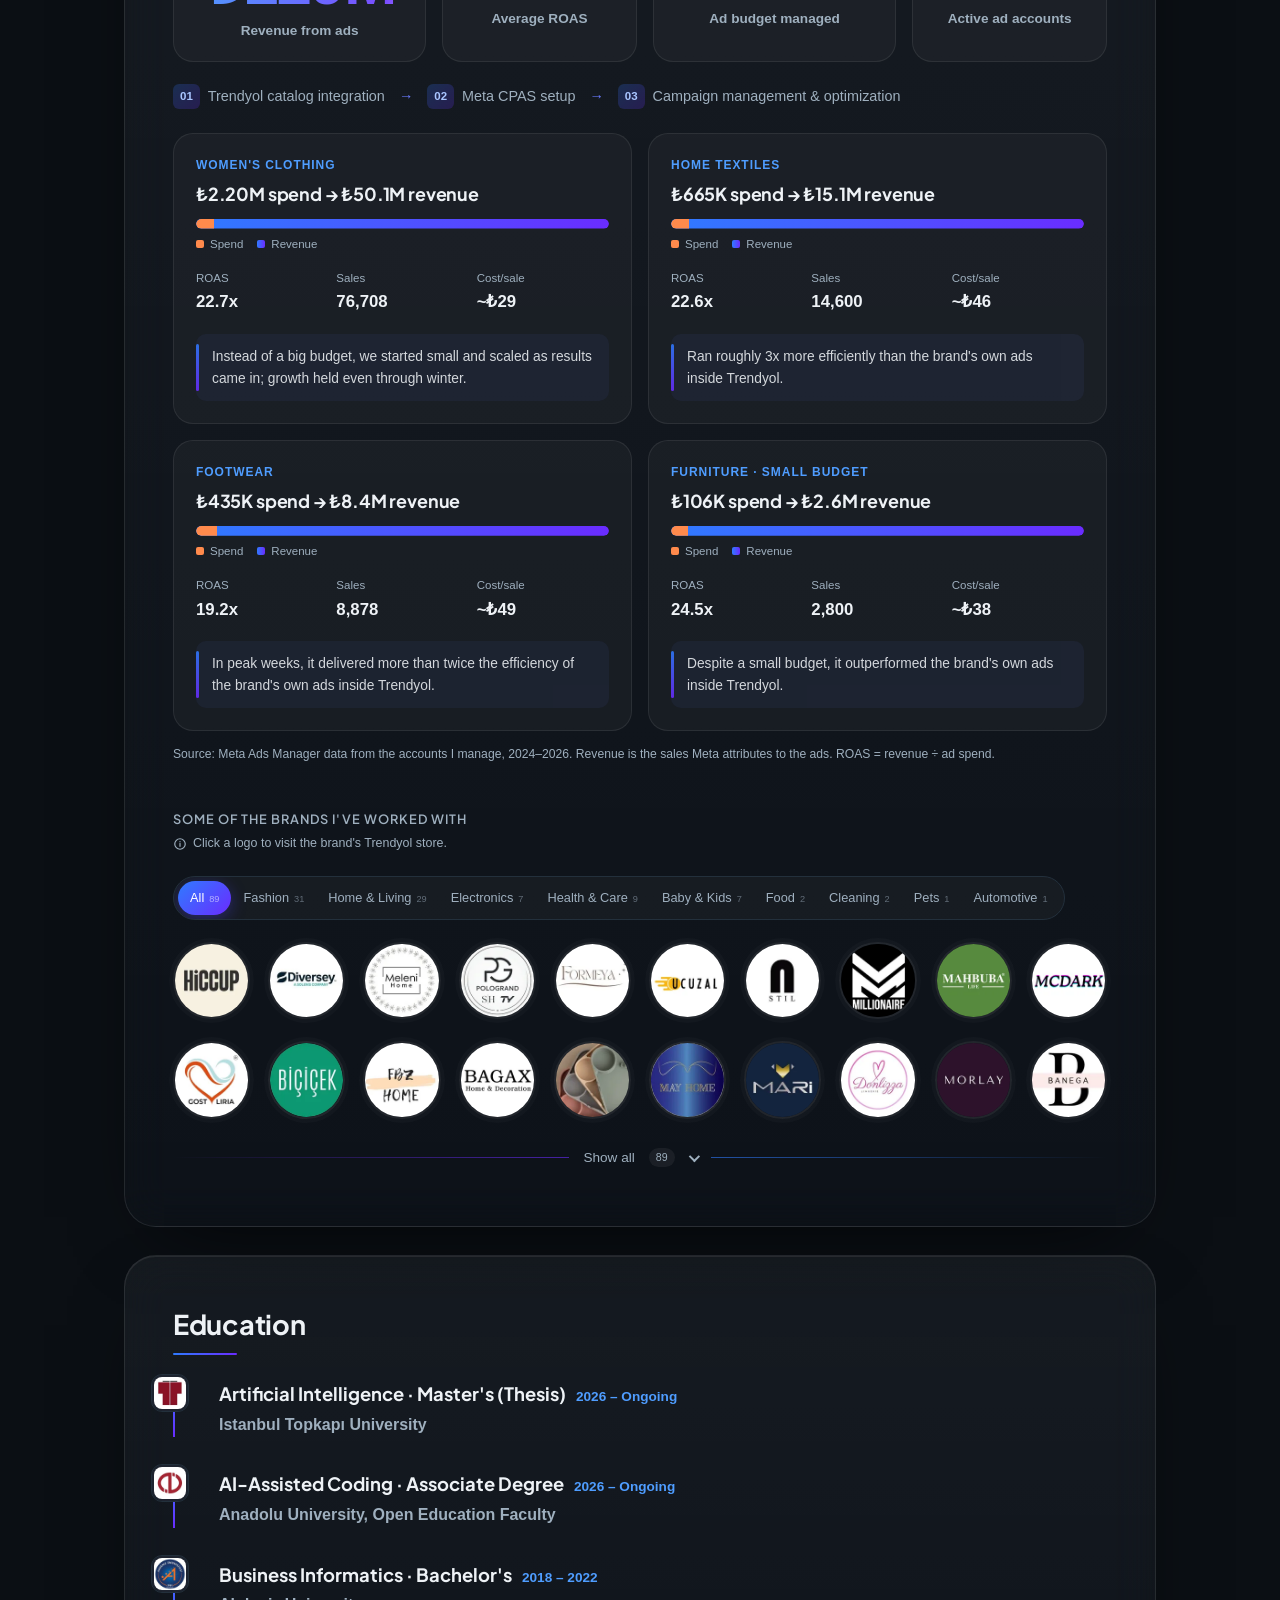
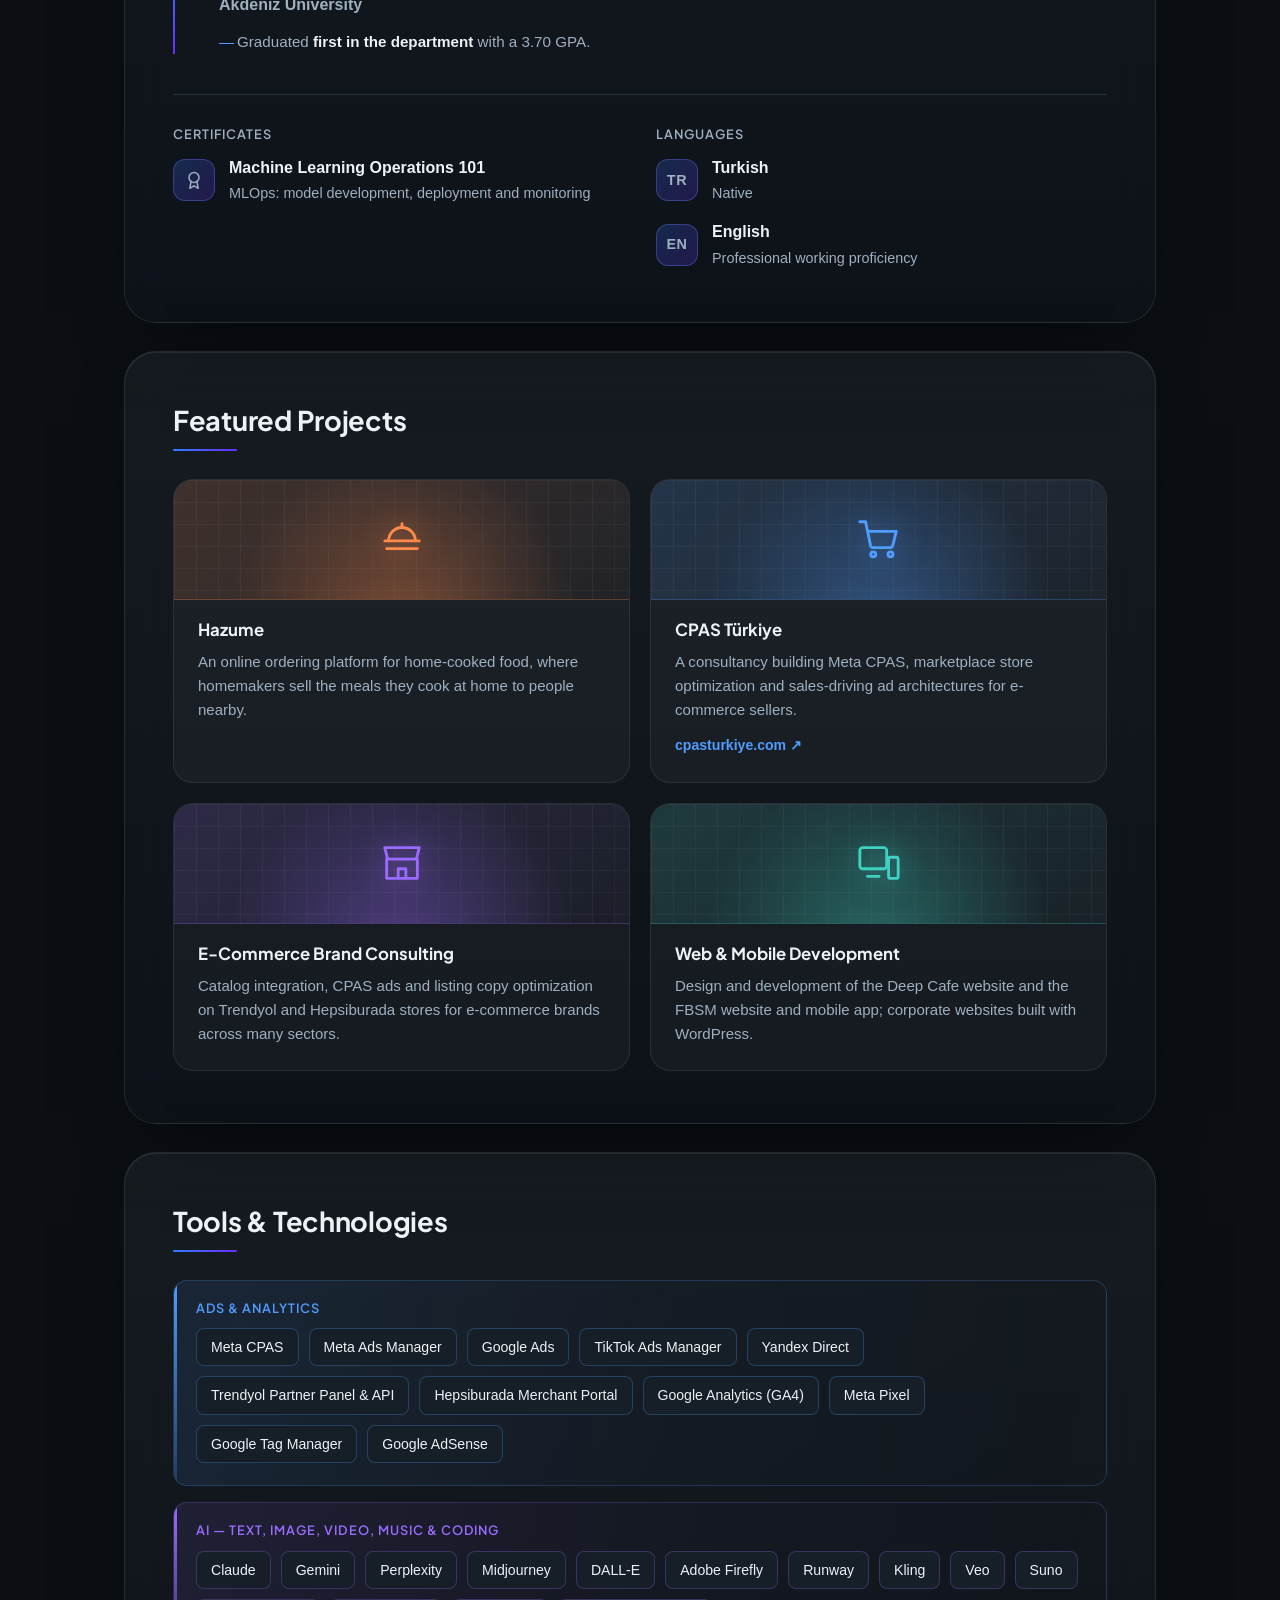
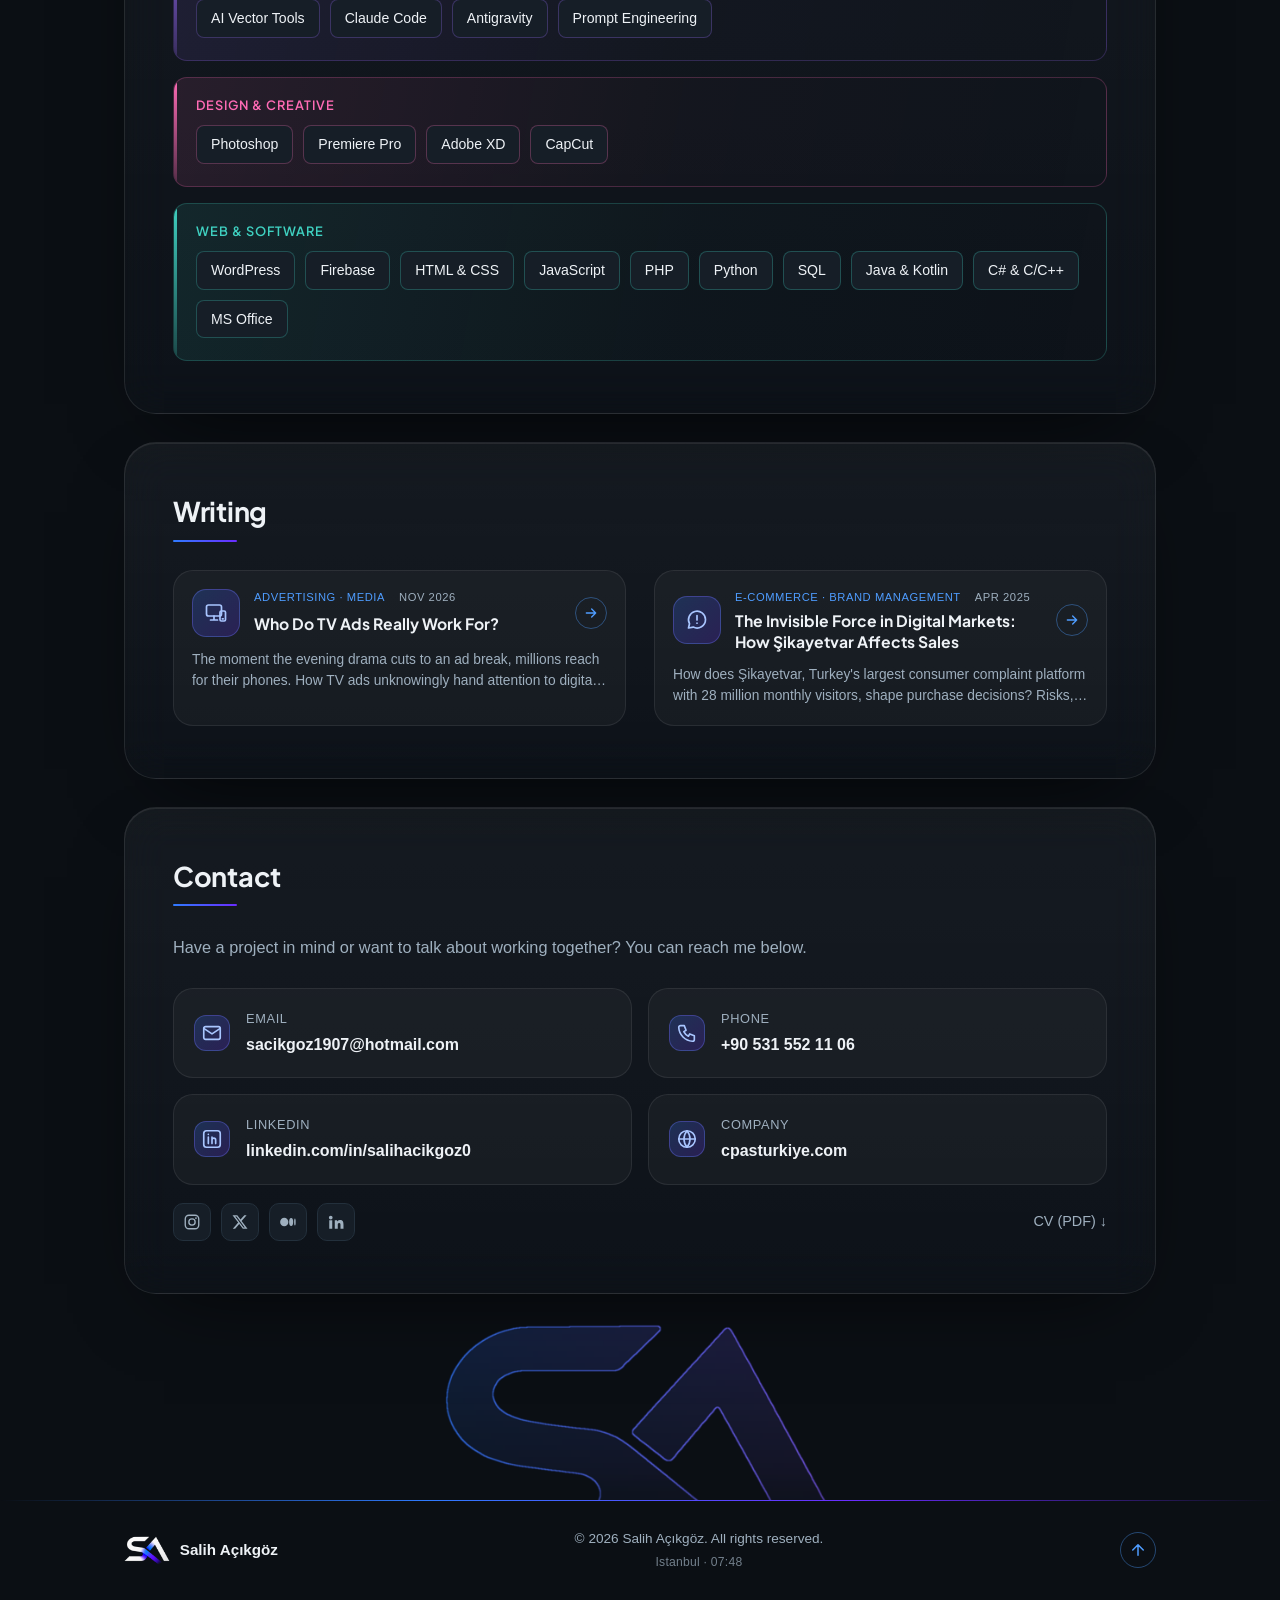
==== commit a2ac5be3: "feat: 89 marka (Jale'den eklenenler), yuvarlak logolar, kayan sektör seçici ve Tümünü gör ayracı Co-" ====
--- a/en/index.html
+++ b/en/index.html
@@ -323,14 +323,17 @@
     <h3 class="tags-title brands-title">Some of the brands I've worked with</h3>
     <p class="brands-hint">Click a logo to visit the brand's Trendyol store.</p>
     <div class="brand-filters" role="group" aria-label="Filter by sector">
-      <button type="button" class="brand-filter" data-filter="" aria-pressed="true">All<small>50</small></button>
-      <button type="button" class="brand-filter" data-filter="giyim" aria-pressed="false">Fashion &amp; Footwear<small>16</small></button>
-      <button type="button" class="brand-filter" data-filter="ev" aria-pressed="false">Home &amp; Living<small>16</small></button>
-      <button type="button" class="brand-filter" data-filter="elektronik" aria-pressed="false">Electronics<small>5</small></button>
-      <button type="button" class="brand-filter" data-filter="kozmetik" aria-pressed="false">Beauty &amp; Care<small>7</small></button>
+      <span class="brand-filter-ind" aria-hidden="true"></span>
+      <button type="button" class="brand-filter" data-filter="" aria-pressed="true">All<small>89</small></button>
+      <button type="button" class="brand-filter" data-filter="giyim" aria-pressed="false">Fashion<small>31</small></button>
+      <button type="button" class="brand-filter" data-filter="ev" aria-pressed="false">Home &amp; Living<small>29</small></button>
+      <button type="button" class="brand-filter" data-filter="elektronik" aria-pressed="false">Electronics<small>7</small></button>
+      <button type="button" class="brand-filter" data-filter="kozmetik" aria-pressed="false">Health &amp; Care<small>9</small></button>
+      <button type="button" class="brand-filter" data-filter="bebek" aria-pressed="false">Baby &amp; Kids<small>7</small></button>
+      <button type="button" class="brand-filter" data-filter="gida" aria-pressed="false">Food<small>2</small></button>
       <button type="button" class="brand-filter" data-filter="temizlik" aria-pressed="false">Cleaning<small>2</small></button>
-      <button type="button" class="brand-filter" data-filter="bebek" aria-pressed="false">Baby &amp; Toys<small>3</small></button>
       <button type="button" class="brand-filter" data-filter="evcil" aria-pressed="false">Pets<small>1</small></button>
+      <button type="button" class="brand-filter" data-filter="otomotiv" aria-pressed="false">Automotive<small>1</small></button>
     </div>
     <ul class="brands-grid">
         <li data-sector="giyim"><a href="https://www.trendyol.com/magaza/hiccup-m-938209" target="_blank" rel="noopener" class="brand" title="Hiccup">
@@ -365,10 +368,30 @@
           <img src="../images/markalar/millionaire.webp?v=dev" alt="" width="64" height="64" loading="lazy">
           <span>Millionaire</span>
         </a></li>
+        <li data-sector="gida"><a href="https://www.trendyol.com/magaza/mahbuba-life-m-188539" target="_blank" rel="noopener" class="brand" title="Mahbuba Life">
+          <img src="../images/markalar/mahbuba-life.webp?v=dev" alt="" width="64" height="64" loading="lazy">
+          <span>Mahbuba Life</span>
+        </a></li>
         <li data-sector="giyim"><a href="https://www.trendyol.com/magaza/mcdark-m-356964" target="_blank" rel="noopener" class="brand" title="McDark">
           <img src="../images/markalar/mcdark.webp?v=dev" alt="" width="64" height="64" loading="lazy">
           <span>McDark</span>
         </a></li>
+        <li data-sector="giyim"><a href="https://www.trendyol.com/magaza/gost-liria-m-1181036" target="_blank" rel="noopener" class="brand" title="GOST LIRIA">
+          <img src="../images/markalar/gost-liria.webp?v=dev" alt="" width="64" height="64" loading="lazy">
+          <span>GOST LIRIA</span>
+        </a></li>
+        <li data-sector="ev"><a href="https://www.trendyol.com/magaza/bicicek-m-354221" target="_blank" rel="noopener" class="brand" title="BİÇİÇEK">
+          <img src="../images/markalar/bicicek.webp?v=dev" alt="" width="64" height="64" loading="lazy">
+          <span>BİÇİÇEK</span>
+        </a></li>
+        <li data-sector="ev"><a href="https://www.trendyol.com/magaza/fbzhome-m-517848" target="_blank" rel="noopener" class="brand" title="FBZ Home">
+          <img src="../images/markalar/fbzhome.webp?v=dev" alt="" width="64" height="64" loading="lazy">
+          <span>FBZ Home</span>
+        </a></li>
+        <li data-sector="ev"><a href="https://www.trendyol.com/magaza/bagax-m-485042" target="_blank" rel="noopener" class="brand" title="Bagax">
+          <img src="../images/markalar/bagax.webp?v=dev" alt="" width="64" height="64" loading="lazy">
+          <span>Bagax</span>
+        </a></li>
         <li data-sector="bebek"><a href="https://www.trendyol.com/magaza/meleni-baby-kids-m-702172" target="_blank" rel="noopener" class="brand" title="Meleni Baby &amp; Kids">
           <img src="../images/markalar/meleni-baby-kids.webp?v=dev" alt="" width="64" height="64" loading="lazy">
           <span>Meleni Baby &amp; Kids</span>
@@ -381,10 +404,22 @@
           <img src="../images/markalar/marima.webp?v=dev" alt="" width="64" height="64" loading="lazy">
           <span>MARİMA</span>
         </a></li>
+        <li data-sector="giyim"><a href="https://www.trendyol.com/magaza/donlizza-ic-giyim-m-332300" target="_blank" rel="noopener" class="brand" title="Donlizza">
+          <img src="../images/markalar/donlizza-ic-giyim.webp?v=dev" alt="" width="64" height="64" loading="lazy">
+          <span>Donlizza</span>
+        </a></li>
+        <li data-sector="ev"><a href="https://www.trendyol.com/magaza/morlay-home-m-222323" target="_blank" rel="noopener" class="brand" title="Morlay Home">
+          <img src="../images/markalar/morlay-home.webp?v=dev" alt="" width="64" height="64" loading="lazy">
+          <span>Morlay Home</span>
+        </a></li>
         <li data-sector="giyim"><a href="https://www.trendyol.com/magaza/banega-m-669402" target="_blank" rel="noopener" class="brand" title="Banega">
           <img src="../images/markalar/banega.webp?v=dev" alt="" width="64" height="64" loading="lazy">
           <span>Banega</span>
         </a></li>
+        <li data-sector="ev"><a href="https://www.trendyol.com/magaza/lilya-home-m-250815" target="_blank" rel="noopener" class="brand" title="Lilya Home">
+          <img src="../images/markalar/lilya-home.webp?v=dev" alt="" width="64" height="64" loading="lazy">
+          <span>Lilya Home</span>
+        </a></li>
         <li data-sector="elektronik"><a href="https://www.trendyol.com/magaza/mimtec-m-346231" target="_blank" rel="noopener" class="brand" title="Mimtec">
           <img src="../images/markalar/mimtec.webp?v=dev" alt="" width="64" height="64" loading="lazy">
           <span>Mimtec</span>
@@ -397,6 +432,18 @@
           <img src="../images/markalar/pey-aksesuar.webp?v=dev" alt="" width="64" height="64" loading="lazy">
           <span>Pey Aksesuar</span>
         </a></li>
+        <li data-sector="giyim"><a href="https://www.trendyol.com/magaza/shiron-sportswear-m-230905" target="_blank" rel="noopener" class="brand" title="Shiron Sportswear">
+          <img src="../images/markalar/shiron-sportswear.webp?v=dev" alt="" width="64" height="64" loading="lazy">
+          <span>Shiron Sportswear</span>
+        </a></li>
+        <li data-sector="giyim"><a href="https://www.trendyol.com/magaza/livio-ferri-m-318902" target="_blank" rel="noopener" class="brand" title="Livio Ferri">
+          <img src="../images/markalar/livio-ferri.webp?v=dev" alt="" width="64" height="64" loading="lazy">
+          <span>Livio Ferri</span>
+        </a></li>
+        <li data-sector="giyim"><a href="https://www.trendyol.com/magaza/herton-m-165032" target="_blank" rel="noopener" class="brand" title="HerTon">
+          <img src="../images/markalar/herton.webp?v=dev" alt="" width="64" height="64" loading="lazy">
+          <span>HerTon</span>
+        </a></li>
         <li data-sector="ev"><a href="https://www.trendyol.com/magaza/lux-touch-m-401424" target="_blank" rel="noopener" class="brand" title="Lux Touch">
           <img src="../images/markalar/lux-touch.webp?v=dev" alt="" width="64" height="64" loading="lazy">
           <span>Lux Touch</span>
@@ -417,10 +464,18 @@
           <img src="../images/markalar/deppo-trend.webp?v=dev" alt="" width="64" height="64" loading="lazy">
           <span>Deppo Trend</span>
         </a></li>
+        <li data-sector="giyim"><a href="https://www.trendyol.com/magaza/hitit-socks-m-1140208" target="_blank" rel="noopener" class="brand" title="Hitit Socks">
+          <img src="../images/markalar/hitit-socks.webp?v=dev" alt="" width="64" height="64" loading="lazy">
+          <span>Hitit Socks</span>
+        </a></li>
         <li data-sector="bebek"><a href="https://www.trendyol.com/magaza/sozzytoys-m-403377" target="_blank" rel="noopener" class="brand" title="SozzyToys">
           <img src="../images/markalar/sozzytoys.webp?v=dev" alt="" width="64" height="64" loading="lazy">
           <span>SozzyToys</span>
         </a></li>
+        <li data-sector="giyim"><a href="https://www.trendyol.com/magaza/babetty-m-124342" target="_blank" rel="noopener" class="brand" title="Babetty">
+          <img src="../images/markalar/babetty.webp?v=dev" alt="" width="64" height="64" loading="lazy">
+          <span>Babetty</span>
+        </a></li>
         <li data-sector="giyim"><a href="https://www.trendyol.com/sr?mid=178052&amp;os=1&amp;sst=BEST_SELLER" target="_blank" rel="noopener" class="brand" title="Nordmende Sports">
           <img src="../images/markalar/nordmende-sports.webp?v=dev" alt="" width="64" height="64" loading="lazy">
           <span>Nordmende Sports</span>
@@ -429,6 +484,26 @@
           <img src="../images/markalar/erko-tekstil.webp?v=dev" alt="" width="64" height="64" loading="lazy">
           <span>Erko Tekstil</span>
         </a></li>
+        <li data-sector="elektronik"><a href="https://www.trendyol.com/magaza/biotech-bilgisayar-m-129210" target="_blank" rel="noopener" class="brand" title="Biotech Bilgisayar">
+          <img src="../images/markalar/biotech-bilgisayar.webp?v=dev" alt="" width="64" height="64" loading="lazy">
+          <span>Biotech Bilgisayar</span>
+        </a></li>
+        <li data-sector="giyim"><a href="https://www.trendyol.com/magaza/gult-m-135462" target="_blank" rel="noopener" class="brand" title="GULT">
+          <img src="../images/markalar/gult.webp?v=dev" alt="" width="64" height="64" loading="lazy">
+          <span>GULT</span>
+        </a></li>
+        <li data-sector="bebek"><a href="https://www.trendyol.com/magaza/jr-bunnies-m-550205" target="_blank" rel="noopener" class="brand" title="Jr.Bunnies">
+          <img src="../images/markalar/jr-bunnies.webp?v=dev" alt="" width="64" height="64" loading="lazy">
+          <span>Jr.Bunnies</span>
+        </a></li>
+        <li data-sector="giyim"><a href="https://www.trendyol.com/magaza/esra-pamir-taki-m-160989" target="_blank" rel="noopener" class="brand" title="Esra Pamir Takı">
+          <img src="../images/markalar/esra-pamir-taki.webp?v=dev" alt="" width="64" height="64" loading="lazy">
+          <span>Esra Pamir Takı</span>
+        </a></li>
+        <li data-sector="giyim"><a href="https://www.trendyol.com/magaza/rimexsportwear-m-1067681" target="_blank" rel="noopener" class="brand" title="Rimex Sportwear">
+          <img src="../images/markalar/rimexsportwear.webp?v=dev" alt="" width="64" height="64" loading="lazy">
+          <span>Rimex Sportwear</span>
+        </a></li>
         <li data-sector="giyim"><a href="https://www.trendyol.com/magaza/asfa-moda-m-118520" target="_blank" rel="noopener" class="brand" title="Asfa Moda">
           <img src="../images/markalar/asfa-moda.webp?v=dev" alt="" width="64" height="64" loading="lazy">
           <span>Asfa Moda</span>
@@ -437,6 +512,14 @@
           <img src="../images/markalar/aga-konsept.webp?v=dev" alt="" width="64" height="64" loading="lazy">
           <span>AGA Konsept</span>
         </a></li>
+        <li data-sector="ev"><a href="https://www.trendyol.com/magaza/mektahome-m-215989" target="_blank" rel="noopener" class="brand" title="Mekta Home">
+          <img src="../images/markalar/mektahome.webp?v=dev" alt="" width="64" height="64" loading="lazy">
+          <span>Mekta Home</span>
+        </a></li>
+        <li data-sector="giyim"><a href="https://www.trendyol.com/magaza/navira-m-366476" target="_blank" rel="noopener" class="brand" title="NAVİRA">
+          <img src="../images/markalar/navira.webp?v=dev" alt="" width="64" height="64" loading="lazy">
+          <span>NAVİRA</span>
+        </a></li>
         <li data-sector="kozmetik"><a href="https://www.trendyol.com/magaza/history-and-future-m-1072178" target="_blank" rel="noopener" class="brand" title="History And Future">
           <img src="../images/markalar/history-and-future.webp?v=dev" alt="" width="64" height="64" loading="lazy">
           <span>History And Future</span>
@@ -457,6 +540,10 @@
           <img src="../images/markalar/larispera.webp?v=dev" alt="" width="64" height="64" loading="lazy">
           <span>LarisPera</span>
         </a></li>
+        <li data-sector="ev"><a href="https://www.trendyol.com/magaza/farbateks-m-122130" target="_blank" rel="noopener" class="brand" title="Farbateks">
+          <img src="../images/markalar/farbateks.webp?v=dev" alt="" width="64" height="64" loading="lazy">
+          <span>Farbateks</span>
+        </a></li>
         <li data-sector="ev"><a href="https://www.trendyol.com/magaza/papart-m-168155" target="_blank" rel="noopener" class="brand" title="PAPART">
           <img src="../images/markalar/papart.webp?v=dev" alt="" width="64" height="64" loading="lazy">
           <span>PAPART</span>
@@ -465,6 +552,14 @@
           <img src="../images/markalar/seamoda.webp?v=dev" alt="" width="64" height="64" loading="lazy">
           <span>Seamoda Büyük Beden Giyim</span>
         </a></li>
+        <li data-sector="giyim"><a href="https://www.trendyol.com/magaza/moda-lippa-m-450623" target="_blank" rel="noopener" class="brand" title="Moda Lippa">
+          <img src="../images/markalar/moda-lippa.webp?v=dev" alt="" width="64" height="64" loading="lazy">
+          <span>Moda Lippa</span>
+        </a></li>
+        <li data-sector="gida"><a href="https://www.trendyol.com/magaza/ramton-holding-m-1173511" target="_blank" rel="noopener" class="brand" title="Ramton">
+          <img src="../images/markalar/ramton-holding.webp?v=dev" alt="" width="64" height="64" loading="lazy">
+          <span>Ramton</span>
+        </a></li>
         <li data-sector="evcil"><a href="https://www.trendyol.com/magaza/vetixir-m-698319" target="_blank" rel="noopener" class="brand" title="Vetixir">
           <img src="../images/markalar/vetixir.webp?v=dev" alt="" width="64" height="64" loading="lazy">
           <span>Vetixir</span>
@@ -473,9 +568,17 @@
           <img src="../images/markalar/ruxene.webp?v=dev" alt="" width="64" height="64" loading="lazy">
           <span>Ruxene</span>
         </a></li>
-        <li data-sector="elektronik"><a href="https://www.trendyol.com/magaza/anatoptan-m-105172" target="_blank" rel="noopener" class="brand" title="Anatoptan">
+        <li data-sector="ev"><a href="https://www.trendyol.com/magaza/biva-home-m-790300" target="_blank" rel="noopener" class="brand" title="Biva Home">
+          <img src="../images/markalar/biva-home.webp?v=dev" alt="" width="64" height="64" loading="lazy">
+          <span>Biva Home</span>
+        </a></li>
+        <li data-sector="kozmetik"><a href="https://www.trendyol.com/magaza/anatoptan-m-105172" target="_blank" rel="noopener" class="brand" title="Anatoptan">
           <img src="../images/markalar/anatoptan.webp?v=dev" alt="" width="64" height="64" loading="lazy">
           <span>Anatoptan</span>
+        </a></li>
+        <li data-sector="giyim"><a href="https://www.trendyol.com/magaza/by-hupe-m-1030494" target="_blank" rel="noopener" class="brand" title="By Hupe">
+          <img src="../images/markalar/by-hupe.webp?v=dev" alt="" width="64" height="64" loading="lazy">
+          <span>By Hupe</span>
         </a></li>
         <li data-sector="giyim"><a href="https://www.trendyol.com/magaza/fancyworld-m-362962" target="_blank" rel="noopener" class="brand" title="FancyWorld">
           <img src="../images/markalar/fancyworld.webp?v=dev" alt="" width="64" height="64" loading="lazy">
@@ -485,10 +588,22 @@
           <img src="../images/markalar/viscomavi.webp?v=dev" alt="" width="64" height="64" loading="lazy">
           <span>VISCOMAVI</span>
         </a></li>
+        <li data-sector="elektronik"><a href="https://www.trendyol.com/magaza/smartest-premium-m-758162" target="_blank" rel="noopener" class="brand" title="Smartest Premium">
+          <img src="../images/markalar/smartest-premium.webp?v=dev" alt="" width="64" height="64" loading="lazy">
+          <span>Smartest Premium</span>
+        </a></li>
+        <li data-sector="bebek"><a href="https://www.trendyol.com/magaza/aurabebe-m-1216441" target="_blank" rel="noopener" class="brand" title="Aurabebe">
+          <img src="../images/markalar/aurabebe.webp?v=dev" alt="" width="64" height="64" loading="lazy">
+          <span>Aurabebe</span>
+        </a></li>
         <li data-sector="kozmetik"><a href="https://www.trendyol.com/magaza/sheovation-m-159188" target="_blank" rel="noopener" class="brand" title="SHEOVATION">
           <img src="../images/markalar/sheovation.webp?v=dev" alt="" width="64" height="64" loading="lazy">
           <span>SHEOVATION</span>
         </a></li>
+        <li data-sector="ev"><a href="https://www.trendyol.com/magaza/golcia-kitchenware-m-1246745" target="_blank" rel="noopener" class="brand" title="GOLCIA Kitchenware">
+          <img src="../images/markalar/golcia-kitchenware.webp?v=dev" alt="" width="64" height="64" loading="lazy">
+          <span>GOLCIA Kitchenware</span>
+        </a></li>
         <li data-sector="giyim"><a href="https://www.trendyol.com/magaza/mix-mix-m-663126" target="_blank" rel="noopener" class="brand" title="mix-mix">
           <img src="../images/markalar/mix-mix.webp?v=dev" alt="" width="64" height="64" loading="lazy">
           <span>mix-mix</span>
@@ -501,15 +616,39 @@
           <img src="../images/markalar/hairvia.webp?v=dev" alt="" width="64" height="64" loading="lazy">
           <span>HairVia</span>
         </a></li>
+        <li data-sector="kozmetik"><a href="https://www.trendyol.com/magaza/biohane-m-1148914" target="_blank" rel="noopener" class="brand" title="Biohane">
+          <img src="../images/markalar/biohane.webp?v=dev" alt="" width="64" height="64" loading="lazy">
+          <span>Biohane</span>
+        </a></li>
+        <li data-sector="giyim"><a href="https://www.trendyol.com/magaza/rakof-jewellry-m-1017532" target="_blank" rel="noopener" class="brand" title="Rakof Jewellery">
+          <img src="../images/markalar/rakof-jewellry.webp?v=dev" alt="" width="64" height="64" loading="lazy">
+          <span>Rakof Jewellery</span>
+        </a></li>
         <li data-sector="kozmetik"><a href="https://www.trendyol.com/magaza/velda-tech-m-1077719" target="_blank" rel="noopener" class="brand" title="Velda Tech">
           <img src="../images/markalar/velda-tech.webp?v=dev" alt="" width="64" height="64" loading="lazy">
           <span>Velda Tech</span>
         </a></li>
+        <li data-sector="ev"><a href="https://www.trendyol.com/magaza/isil-home-concept-m-1168753" target="_blank" rel="noopener" class="brand" title="Işıl Home Concept">
+          <img src="../images/markalar/isil-home-concept.webp?v=dev" alt="" width="64" height="64" loading="lazy">
+          <span>Işıl Home Concept</span>
+        </a></li>
+        <li data-sector="ev"><a href="https://www.trendyol.com/magaza/shoppingmaster-m-352861" target="_blank" rel="noopener" class="brand" title="shoppingmaster">
+          <img src="../images/markalar/shoppingmaster.webp?v=dev" alt="" width="64" height="64" loading="lazy">
+          <span>shoppingmaster</span>
+        </a></li>
+        <li data-sector="ev"><a href="https://www.trendyol.com/magaza/lento-mobilya-m-1261946" target="_blank" rel="noopener" class="brand" title="Lento Mobilya">
+          <img src="../images/markalar/lento-mobilya.webp?v=dev" alt="" width="64" height="64" loading="lazy">
+          <span>Lento Mobilya</span>
+        </a></li>
+        <li data-sector="bebek"><a href="https://www.trendyol.com/magaza/lapin-egitim-hizmetleri-m-1047554" target="_blank" rel="noopener" class="brand" title="Lapin">
+          <img src="../images/markalar/lapin-egitim-hizmetleri.webp?v=dev" alt="" width="64" height="64" loading="lazy">
+          <span>Lapin</span>
+        </a></li>
         <li data-sector="ev"><a href="https://www.trendyol.com/magaza/narova-m-766759" target="_blank" rel="noopener" class="brand" title="NAROVA">
           <img src="../images/markalar/narova.webp?v=dev" alt="" width="64" height="64" loading="lazy">
           <span>NAROVA</span>
         </a></li>
-        <li data-sector="giyim"><a href="https://www.trendyol.com/magaza/heianmono-m-1071733" target="_blank" rel="noopener" class="brand" title="HEİANMONO">
+        <li data-sector="bebek"><a href="https://www.trendyol.com/magaza/heianmono-m-1071733" target="_blank" rel="noopener" class="brand" title="HEİANMONO">
           <img src="../images/markalar/heianmono.webp?v=dev" alt="" width="64" height="64" loading="lazy">
           <span>HEİANMONO</span>
         </a></li>
@@ -517,10 +656,30 @@
           <img src="../images/markalar/kocabaslarmagaza.webp?v=dev" alt="" width="64" height="64" loading="lazy">
           <span>KocabaşlarMağaza</span>
         </a></li>
+        <li data-sector="elektronik"><a href="https://www.trendyol.com/magaza/class-teknoloji-m-336380" target="_blank" rel="noopener" class="brand" title="Class Teknoloji">
+          <img src="../images/markalar/class-teknoloji.webp?v=dev" alt="" width="64" height="64" loading="lazy">
+          <span>Class Teknoloji</span>
+        </a></li>
+        <li data-sector="giyim"><a href="https://www.trendyol.com/magaza/imer-ic-giyim-m-373845" target="_blank" rel="noopener" class="brand" title="İmer İç Giyim">
+          <img src="../images/markalar/imer-ic-giyim.webp?v=dev" alt="" width="64" height="64" loading="lazy">
+          <span>İmer İç Giyim</span>
+        </a></li>
         <li data-sector="kozmetik"><a href="https://www.trendyol.com/magaza/celluragen-m-1197967" target="_blank" rel="noopener" class="brand" title="Celluragen">
           <img src="../images/markalar/celluragen.webp?v=dev" alt="" width="64" height="64" loading="lazy">
           <span>Celluragen</span>
         </a></li>
+        <li data-sector="ev"><a href="https://www.trendyol.com/magaza/miniwooden-toys-m-361259" target="_blank" rel="noopener" class="brand" title="Miniwooden Toys">
+          <img src="../images/markalar/miniwooden-toys.webp?v=dev" alt="" width="64" height="64" loading="lazy">
+          <span>Miniwooden Toys</span>
+        </a></li>
+        <li data-sector="giyim"><a href="https://www.trendyol.com/magaza/moon-marcher-m-935049" target="_blank" rel="noopener" class="brand" title="Moon Marcher">
+          <img src="../images/markalar/moon-marcher.webp?v=dev" alt="" width="64" height="64" loading="lazy">
+          <span>Moon Marcher</span>
+        </a></li>
+        <li data-sector="otomotiv"><a href="https://www.trendyol.com/magaza/maslak-auto-m-999077" target="_blank" rel="noopener" class="brand" title="Maslak Auto">
+          <img src="../images/markalar/maslak-auto.webp?v=dev" alt="" width="64" height="64" loading="lazy">
+          <span>Maslak Auto</span>
+        </a></li>
         <li data-sector="ev"><a href="https://www.trendyol.com/magaza/metallica-home-m-1254379" target="_blank" rel="noopener" class="brand" title="Metallica Home">
           <img src="../images/markalar/metallica-home.webp?v=dev" alt="" width="64" height="64" loading="lazy">
           <span>Metallica Home</span>
@@ -534,6 +693,7 @@
           <span>RiveaBeauty</span>
         </a></li>
     </ul>
+    <button type="button" class="brands-more" aria-expanded="false" data-more="Show all" data-less="Show less"><span>Show all</span> <small>89</small><i aria-hidden="true"></i></button>
   </section>
 
   <section id="education" class="section">
--- a/style.css
+++ b/style.css
@@ -908,16 +908,17 @@
 .brands-grid {
   display: grid;
   grid-template-columns: repeat(10, 1fr);
-  gap: 12px;
+  gap: 22px 18px;
   list-style: none;
   margin-top: 28px;
 }
 .brand {
   display: block;
   aspect-ratio: 1;
-  border-radius: 12px;
+  border-radius: 50%;
   overflow: hidden;
-  border: 1px solid var(--border);
+  border: 2px solid rgba(255, 255, 255, 0.08);
+  box-shadow: 0 0 0 4px rgba(255, 255, 255, 0.02);
   transition: transform 0.2s ease, border-color 0.2s ease, box-shadow 0.2s ease;
 }
 .brand img { width: 100%; height: 100%; object-fit: cover; }
@@ -934,7 +935,7 @@
 }
 
 @media (max-width: 780px) {
-  .brands-grid { grid-template-columns: repeat(5, 1fr); gap: 10px; }
+  .brands-grid { grid-template-columns: repeat(5, 1fr); gap: 14px 12px; }
 }
 
 /* Markalar: "logoya tıklayın" küçük bilgi notu (ⓘ ikonlu) */
@@ -956,31 +957,103 @@
   mask: url("data:image/svg+xml,%3Csvg xmlns='http://www.w3.org/2000/svg' viewBox='0 0 24 24' fill='none' stroke='black' stroke-width='2' stroke-linecap='round'%3E%3Ccircle cx='12' cy='12' r='9'/%3E%3Cpath d='M12 11v5M12 8h.01'/%3E%3C/svg%3E") center / contain no-repeat;
 }
 
-/* Markalar: sektör filtresi (Jale kategorilerinden, 2026-11-25). Varsayılan "Tümü" = bugünkü ızgara */
-.brand-filters { display: flex; flex-wrap: wrap; gap: 8px; margin-top: 22px; }
-.brand-filters + .brands-grid { margin-top: 18px; }
-.brand-filter {
-  font: inherit;
-  font-size: 0.82rem;
-  color: var(--text-muted);
-  background: var(--surface);
+/* Markalar: sektör filtresi (2026-11-26: kayan seçici; degrade dolgu seçilene kayar, TR | EN anahtarı gibi) */
+.brand-filters {
+  position: relative;
+  display: inline-flex;
+  max-width: 100%;
+  overflow-x: auto;
+  scrollbar-width: none;
+  padding: 4px;
+  margin-top: 22px;
   border: 1px solid var(--border);
   border-radius: 999px;
-  padding: 7px 14px;
+  background: rgba(255, 255, 255, 0.03);
+}
+.brand-filters + .brands-grid { margin-top: 22px; }
+/* Cam panel kuralı (.section.alt > * { max-width: none }) taşırmasın: sekme kutusu panelin içinde kalır, sığmazsa yana kayar */
+.section.alt > .brand-filters { max-width: 100%; }
+.brand-filter {
+  position: relative;
+  z-index: 1;
+  flex: none;
+  font: inherit;
+  font-size: 0.8rem;
+  white-space: nowrap;
+  color: var(--text-muted);
+  background: none;
+  border: 0;
+  border-radius: 999px;
+  padding: 7px 12px;
   cursor: pointer;
-  transition: color 0.2s ease, border-color 0.2s ease, background 0.2s ease;
-}
-.brand-filter:hover { color: var(--text); border-color: rgba(79, 157, 255, 0.5); }
+  transition: color 0.2s ease;
+}
+.brand-filter:hover { color: var(--text); }
 .brand-filter:focus-visible { outline: 2px solid var(--accent); outline-offset: 2px; }
-.brand-filter[aria-pressed="true"] { color: #fff; border-color: transparent; background: linear-gradient(135deg, #2f7bff, #6a2cff); }
-.brand-filter small { opacity: 0.6; margin-left: 5px; }
+.brand-filter[aria-pressed="true"] { color: #fff; }
+.brand-filter small { opacity: 0.55; margin-left: 5px; font-size: 0.72em; }
+.brand-filter-ind {
+  position: absolute;
+  z-index: 0;
+  top: 4px;
+  bottom: 4px;
+  left: 0;
+  width: 0;
+  border-radius: 999px;
+  background: linear-gradient(135deg, #2f7bff, #6a2cff);
+  box-shadow: 0 4px 16px rgba(79, 70, 255, 0.35);
+  transition: transform 0.35s cubic-bezier(0.2, 0.8, 0.2, 1), width 0.35s cubic-bezier(0.2, 0.8, 0.2, 1);
+}
 .brands-grid > li[hidden] { display: none; }
 .brands-grid > li.filter-in { animation: filter-in 0.35s cubic-bezier(0.2, 0.7, 0.2, 1) both; }
 @keyframes filter-in { from { opacity: 0; transform: scale(0.85); } }
+
+.brand-filters::-webkit-scrollbar { display: none; }
+
+/* Markalar: açılışta ilk 20 (telefonda 15) logo, gerisi "Tümünü gör" ile; sektör seçilince hepsi */
+.brands-grid:not(.open):not(.filtered) > li:nth-child(n+21) { display: none; }
+.brands-more {
+  /* Kutusuz ayraç: iki yanda sönen degrade çizgi, ortada yazı + sayı + ok (2026-11-26) */
+  display: flex;
+  align-items: center;
+  gap: 14px;
+  width: 100%;
+  margin: 22px 0 0;
+  padding: 6px 0;
+  font: inherit;
+  font-size: 0.85rem;
+  color: var(--text-muted);
+  background: none;
+  border: 0;
+  cursor: pointer;
+  transition: color 0.2s ease;
+}
+.brands-more::before,
+.brands-more::after {
+  content: "";
+  flex: 1;
+  height: 1px;
+  background: linear-gradient(90deg, transparent, rgba(106, 44, 255, 0.6));
+}
+.brands-more::after { order: 9; background: linear-gradient(90deg, rgba(47, 123, 255, 0.6), transparent); }
+.brands-more:hover { color: var(--text); }
+.brands-more:focus-visible { outline: 2px solid var(--accent); outline-offset: 4px; border-radius: 4px; }
+.brands-more small { padding: 1px 7px; border-radius: 999px; background: rgba(255, 255, 255, 0.06); font-size: 0.78em; }
+.brands-more i {
+  width: 8px;
+  height: 8px;
+  border-right: 2px solid currentColor;
+  border-bottom: 2px solid currentColor;
+  transform: rotate(45deg) translateY(-2px);
+  transition: transform 0.25s ease;
+}
+.brands-more[aria-expanded="true"] i { transform: rotate(-135deg) translate(-2px, 0); }
+.brands-more[hidden] { display: none; }
 @media (max-width: 780px) {
-  .brand-filters { flex-wrap: nowrap; overflow-x: auto; scrollbar-width: none; margin-right: -16px; padding-right: 16px; }
+  .brand-filters { display: flex; overflow-x: auto; scrollbar-width: none; }
   .brand-filters::-webkit-scrollbar { display: none; }
-  .brand-filter { flex: none; font-size: 0.76rem; padding: 6px 12px; }
+  .brand-filter { font-size: 0.76rem; padding: 6px 12px; }
+  .brands-grid:not(.open):not(.filtered) > li:nth-child(n+16) { display: none; }
 }
 
 /* Kart ikonları: logo degradesinde küçük çizgi ikon, üstüne gelince hafifçe döner */
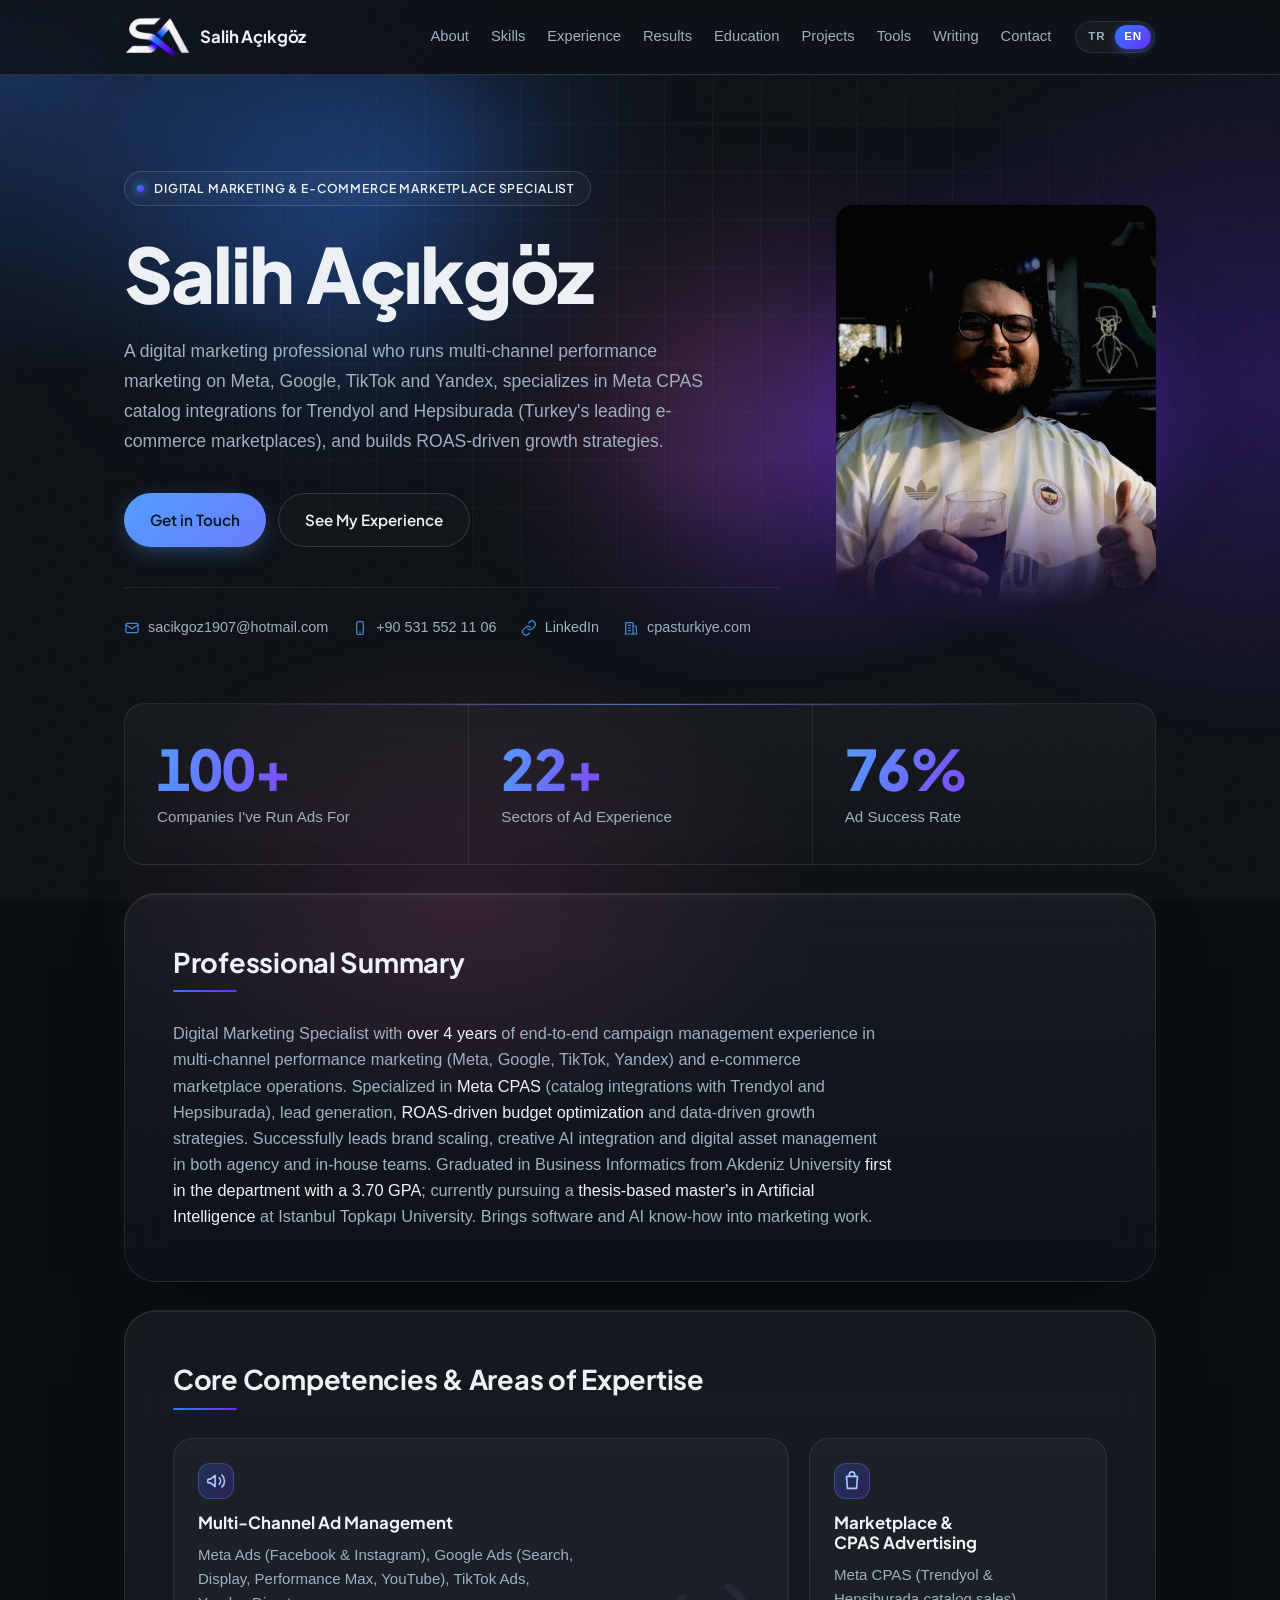
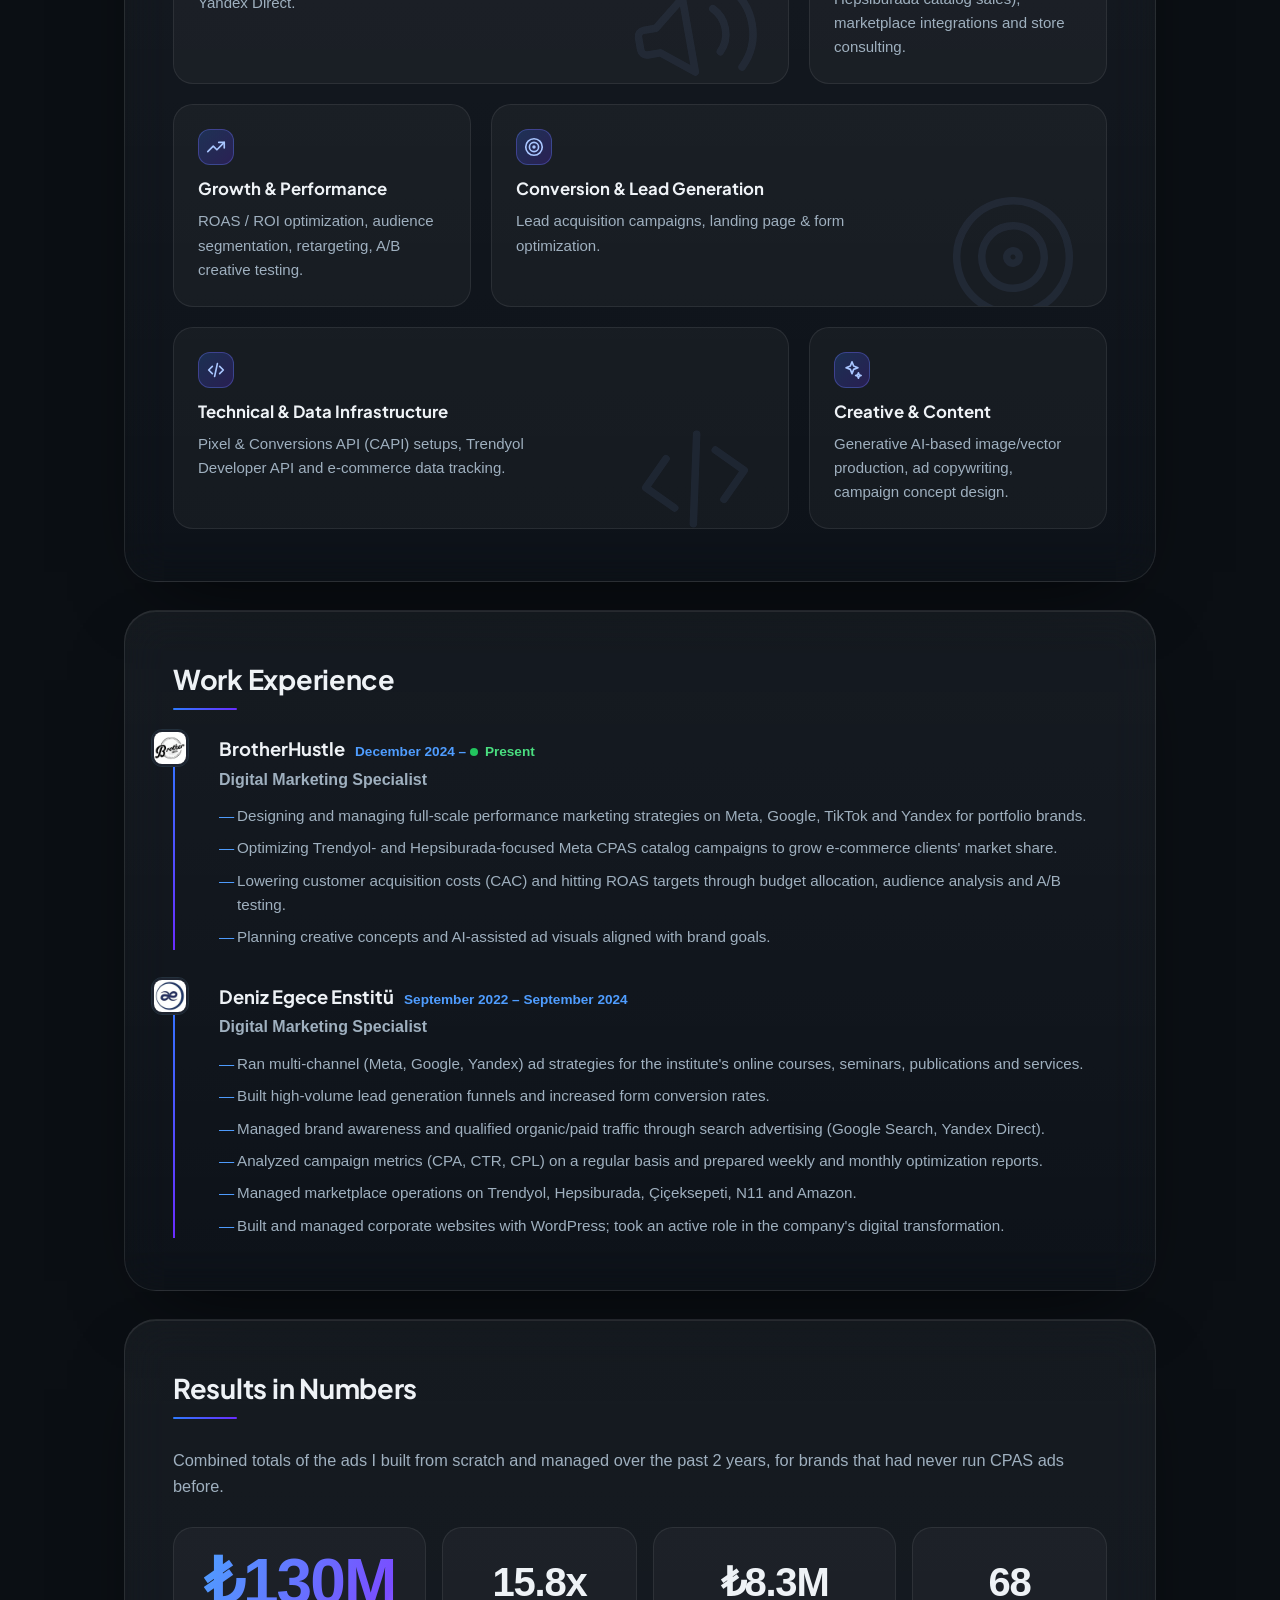
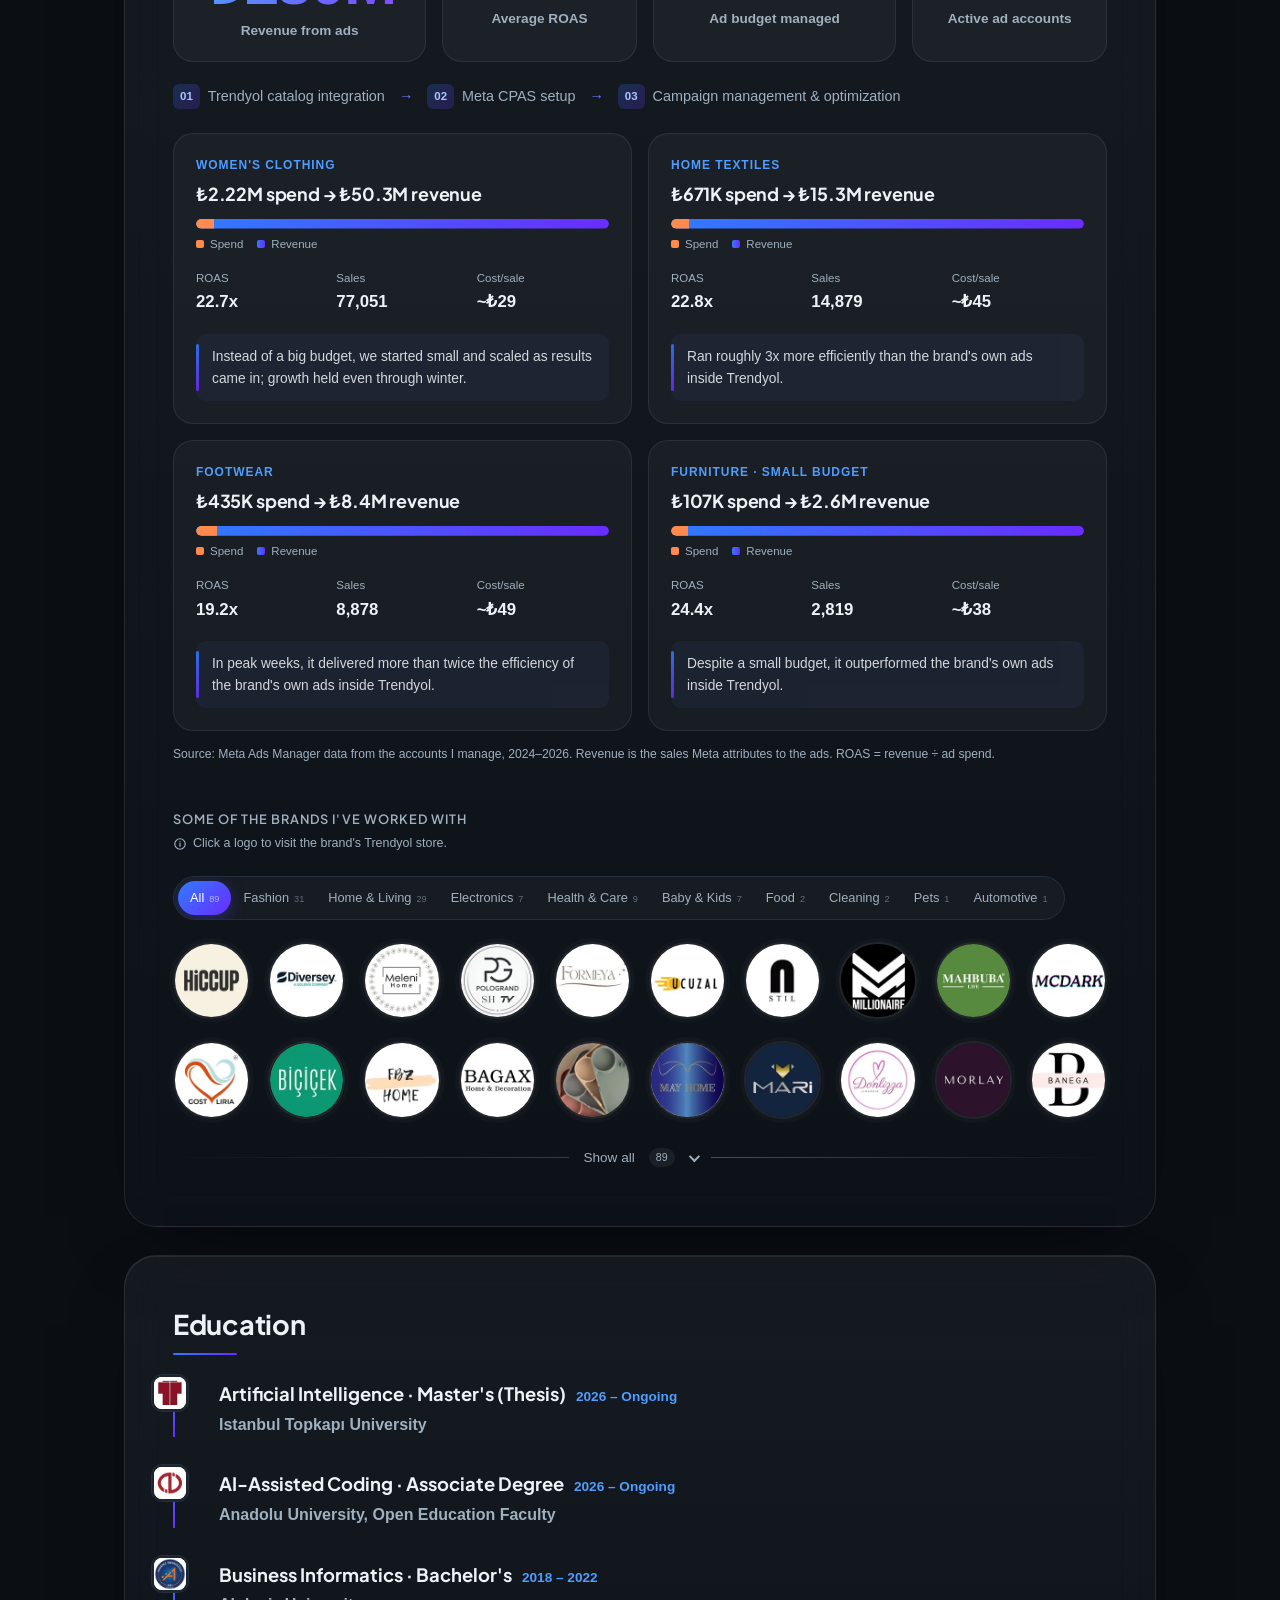
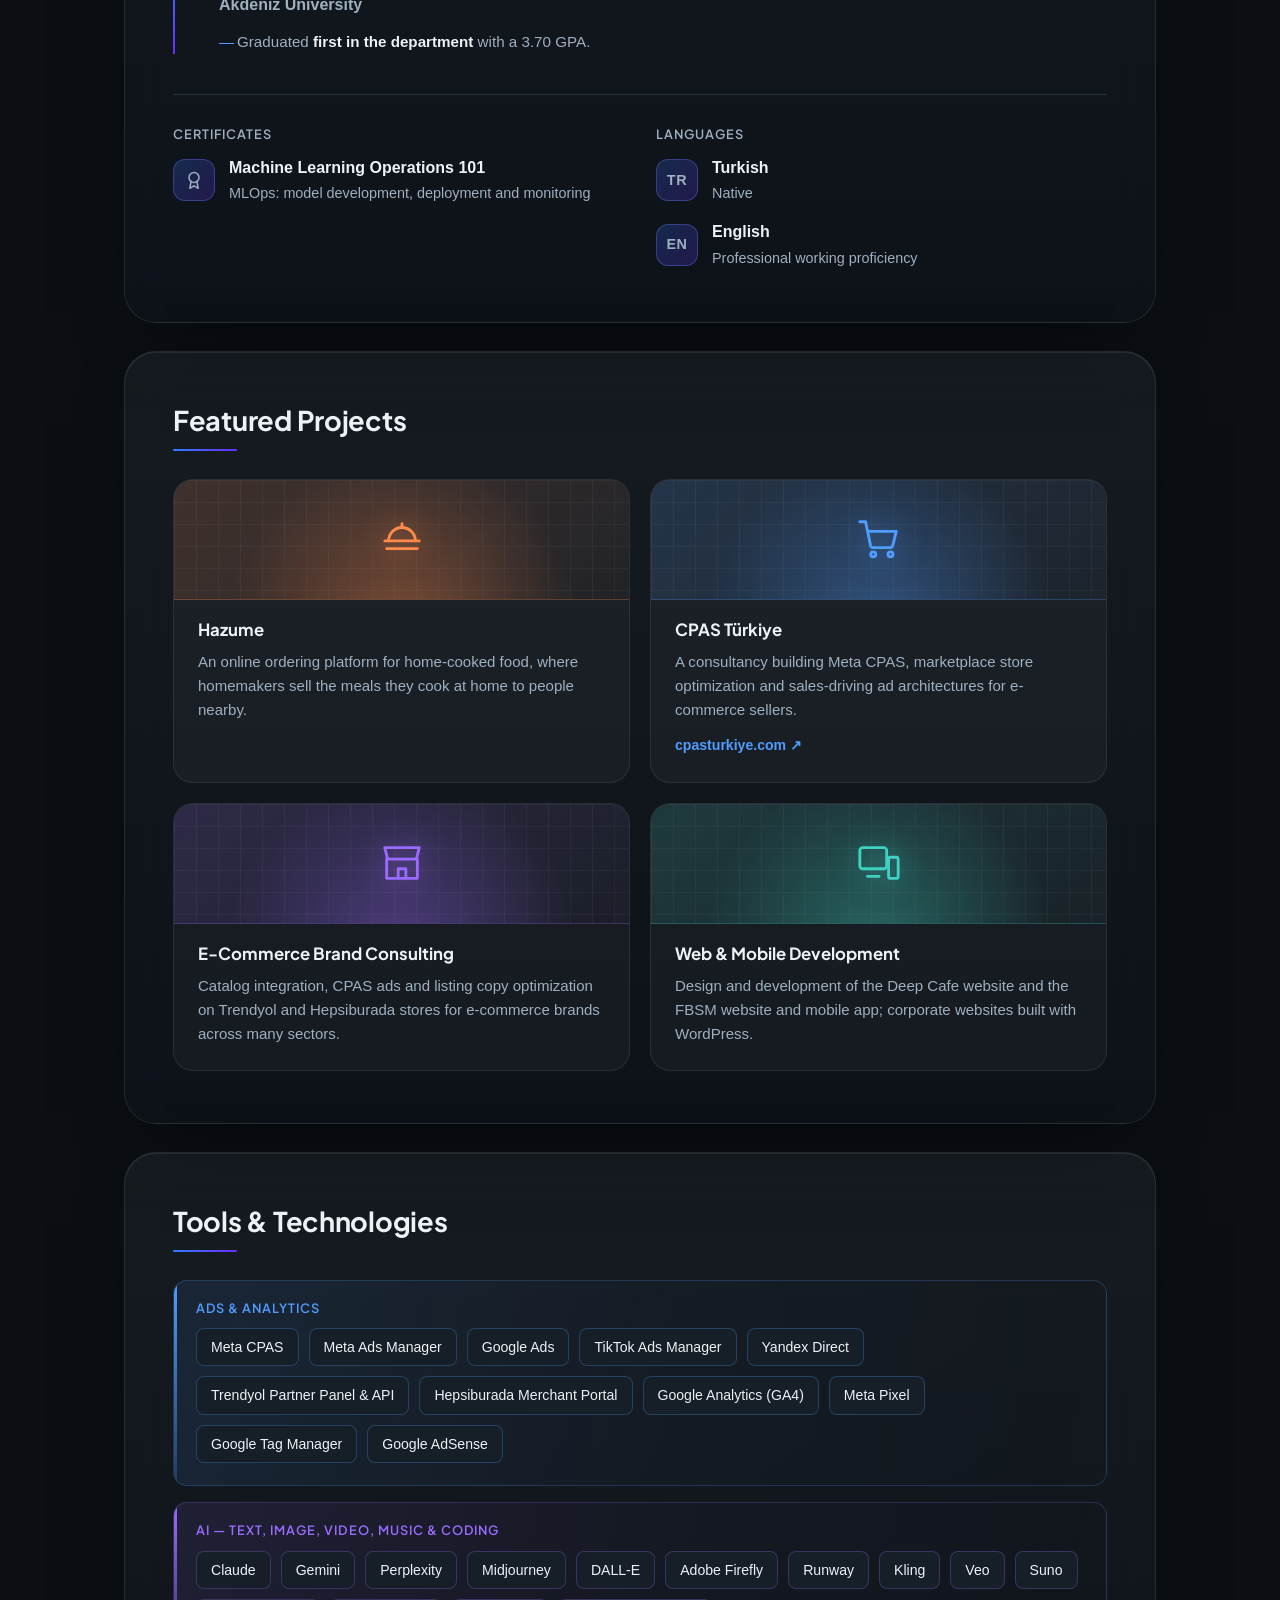
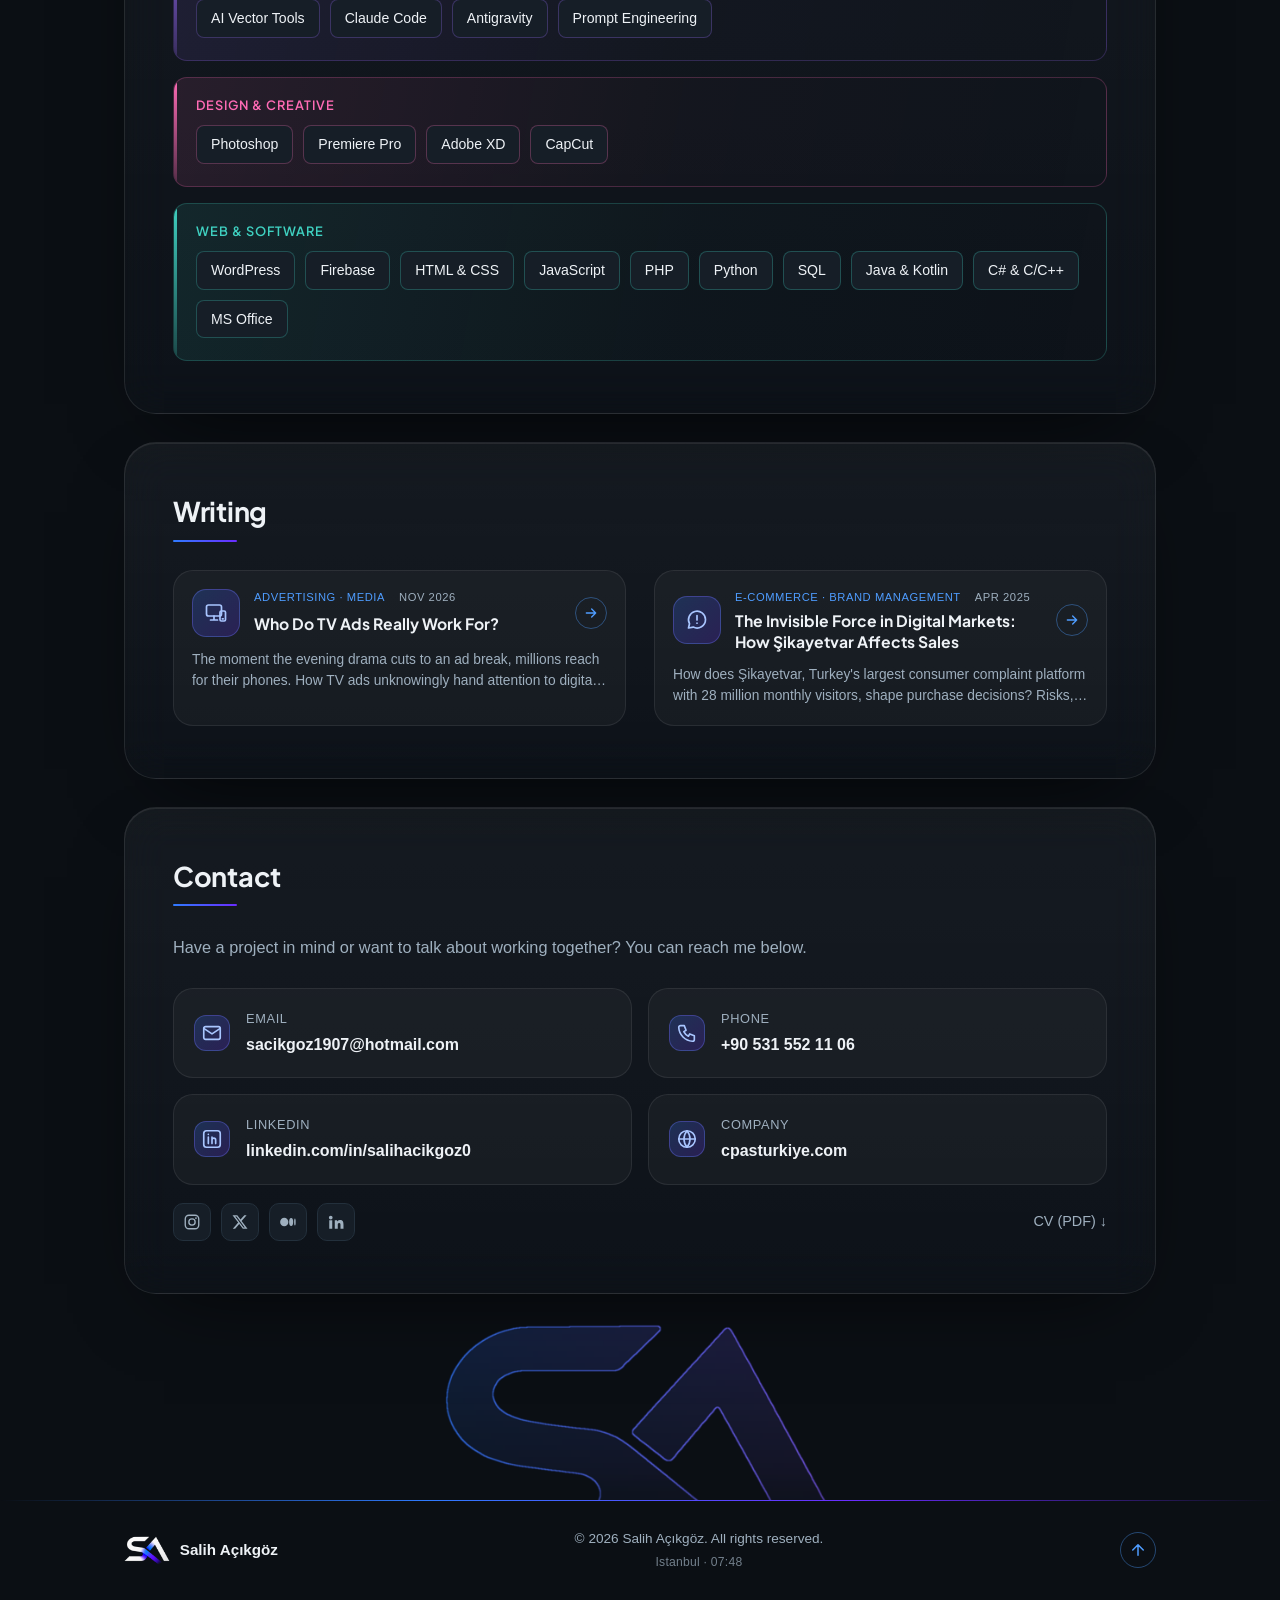
==== commit faa65a86: "chore: reklam verileri güncellendi (Jale)" ====
--- a/en/index.html
+++ b/en/index.html
@@ -258,9 +258,9 @@
     <h2 class="section-title">Results in Numbers</h2>
     <p class="section-text">Combined totals of the ads I built from scratch and managed over the past 2 years, for brands that had never run CPAS ads before.</p>
     <div class="results-figures">
-      <div class="rf rf-main"><span class="rf-value" data-count="129.19" data-prefix="₺" data-suffix="M" data-decimals="0">₺129M</span><span class="rf-label">Revenue from ads</span></div>
-      <div class="rf"><span class="rf-value" data-count="15.75" data-suffix="x" data-decimals="1">15.8x</span><span class="rf-label">Average ROAS</span></div>
-      <div class="rf"><span class="rf-value" data-count="8.2" data-prefix="₺" data-suffix="M" data-decimals="1">₺8.2M</span><span class="rf-label">Ad budget managed</span></div>
+      <div class="rf rf-main"><span class="rf-value" data-count="130.23" data-prefix="₺" data-suffix="M" data-decimals="0">₺130M</span><span class="rf-label">Revenue from ads</span></div>
+      <div class="rf"><span class="rf-value" data-count="15.77" data-suffix="x" data-decimals="1">15.8x</span><span class="rf-label">Average ROAS</span></div>
+      <div class="rf"><span class="rf-value" data-count="8.26" data-prefix="₺" data-suffix="M" data-decimals="1">₺8.3M</span><span class="rf-label">Ad budget managed</span></div>
       <div class="rf"><span class="rf-value" data-count="68" data-decimals="0">68</span><span class="rf-label">Active ad accounts</span></div>
     </div>
     <ol class="process">
@@ -271,25 +271,25 @@
     <div class="cases">
       <article class="case">
         <p class="case-sector">Women's Clothing</p>
-        <h3>₺2.20M spend → ₺50.1M revenue</h3>
+        <h3>₺2.22M spend → ₺50.3M revenue</h3>
         <div class="case-bar" aria-hidden="true"><span class="case-spend" style="--w: 4.4%"></span></div>
         <p class="case-legend" aria-hidden="true"><i class="lg-spend"></i>Spend <i class="lg-rev"></i>Revenue</p>
         <dl class="case-stats">
           <div><dt>ROAS</dt><dd>22.7x</dd></div>
-          <div><dt>Sales</dt><dd>76,708</dd></div>
+          <div><dt>Sales</dt><dd>77,051</dd></div>
           <div><dt>Cost/sale</dt><dd>~₺29</dd></div>
         </dl>
         <p class="case-story">Instead of a big budget, we started small and scaled as results came in; growth held even through winter.</p>
       </article>
       <article class="case">
         <p class="case-sector">Home Textiles</p>
-        <h3>₺665K spend → ₺15.1M revenue</h3>
+        <h3>₺671K spend → ₺15.3M revenue</h3>
         <div class="case-bar" aria-hidden="true"><span class="case-spend" style="--w: 4.4%"></span></div>
         <p class="case-legend" aria-hidden="true"><i class="lg-spend"></i>Spend <i class="lg-rev"></i>Revenue</p>
         <dl class="case-stats">
-          <div><dt>ROAS</dt><dd>22.6x</dd></div>
-          <div><dt>Sales</dt><dd>14,600</dd></div>
-          <div><dt>Cost/sale</dt><dd>~₺46</dd></div>
+          <div><dt>ROAS</dt><dd>22.8x</dd></div>
+          <div><dt>Sales</dt><dd>14,879</dd></div>
+          <div><dt>Cost/sale</dt><dd>~₺45</dd></div>
         </dl>
         <p class="case-story">Ran roughly 3x more efficiently than the brand's own ads inside Trendyol.</p>
       </article>
@@ -307,12 +307,12 @@
       </article>
       <article class="case">
         <p class="case-sector">Furniture · Small budget</p>
-        <h3>₺106K spend → ₺2.6M revenue</h3>
+        <h3>₺107K spend → ₺2.6M revenue</h3>
         <div class="case-bar" aria-hidden="true"><span class="case-spend" style="--w: 4.1%"></span></div>
         <p class="case-legend" aria-hidden="true"><i class="lg-spend"></i>Spend <i class="lg-rev"></i>Revenue</p>
         <dl class="case-stats">
-          <div><dt>ROAS</dt><dd>24.5x</dd></div>
-          <div><dt>Sales</dt><dd>2,800</dd></div>
+          <div><dt>ROAS</dt><dd>24.4x</dd></div>
+          <div><dt>Sales</dt><dd>2,819</dd></div>
           <div><dt>Cost/sale</dt><dd>~₺38</dd></div>
         </dl>
         <p class="case-story">Despite a small budget, it outperformed the brand's own ads inside Trendyol.</p>
--- a/style.css
+++ b/style.css
@@ -1050,9 +1050,22 @@
 .brands-more[aria-expanded="true"] i { transform: rotate(-135deg) translate(-2px, 0); }
 .brands-more[hidden] { display: none; }
 @media (max-width: 780px) {
-  .brand-filters { display: flex; overflow-x: auto; scrollbar-width: none; }
-  .brand-filters::-webkit-scrollbar { display: none; }
-  .brand-filter { font-size: 0.76rem; padding: 6px 12px; }
+  /* Telefonda alt çizgili sekmeler (2026-11-26, kullanıcı 4 seçenekten seçti): kutu/dolgu yok,
+     seçilinin altında degrade çizgi kayar, sağ kenar sönerek devamı olduğunu gösterir */
+  .brand-filters {
+    display: flex;
+    gap: 22px;
+    padding: 0 40px 0 0;
+    border: 0;
+    border-bottom: 1px solid var(--border);
+    border-radius: 0;
+    background: none;
+    -webkit-mask: linear-gradient(90deg, #000 calc(100% - 48px), transparent);
+    mask: linear-gradient(90deg, #000 calc(100% - 48px), transparent);
+  }
+  .brand-filter { font-size: 0.86rem; padding: 9px 0 11px; border-radius: 0; }
+  .brand-filter[aria-pressed="true"] { color: var(--text); font-weight: 600; }
+  .brand-filter-ind { top: auto; bottom: 0; height: 2px; border-radius: 2px; box-shadow: none; }
   .brands-grid:not(.open):not(.filtered) > li:nth-child(n+16) { display: none; }
 }
 
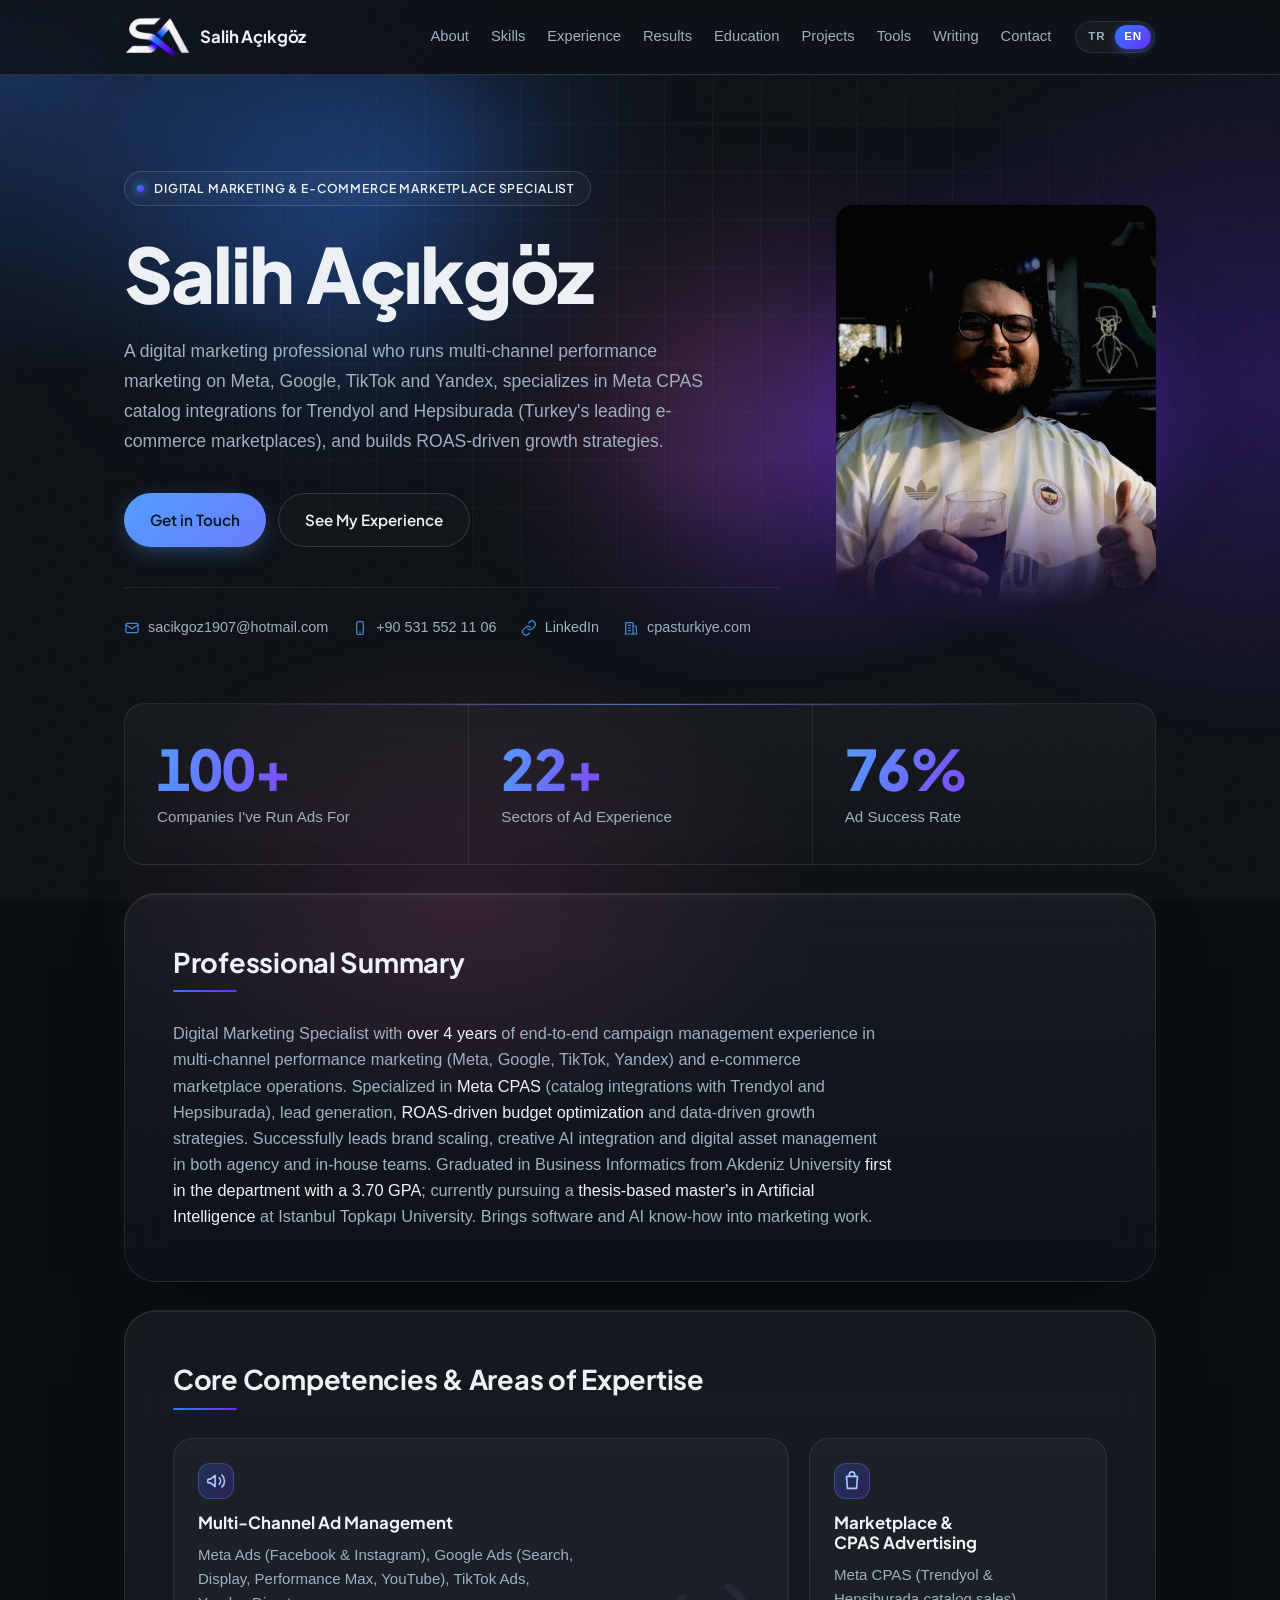
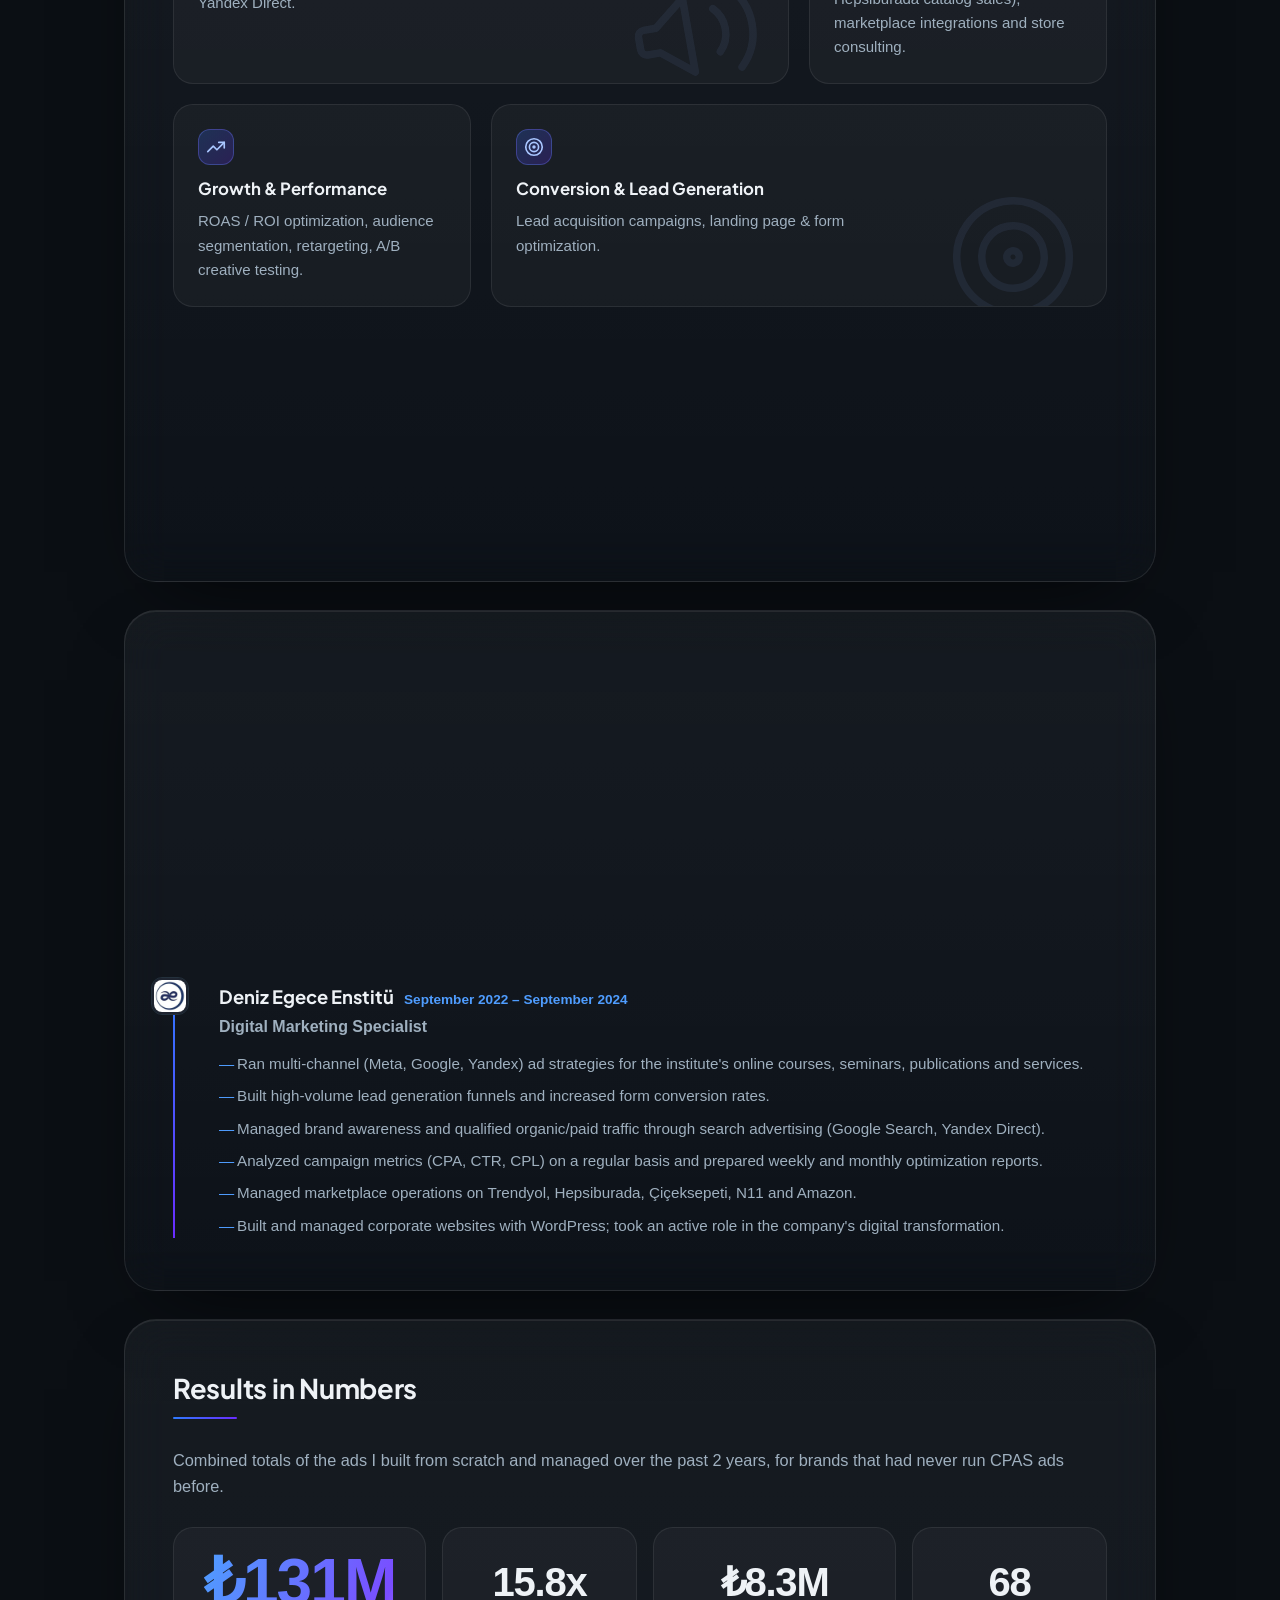
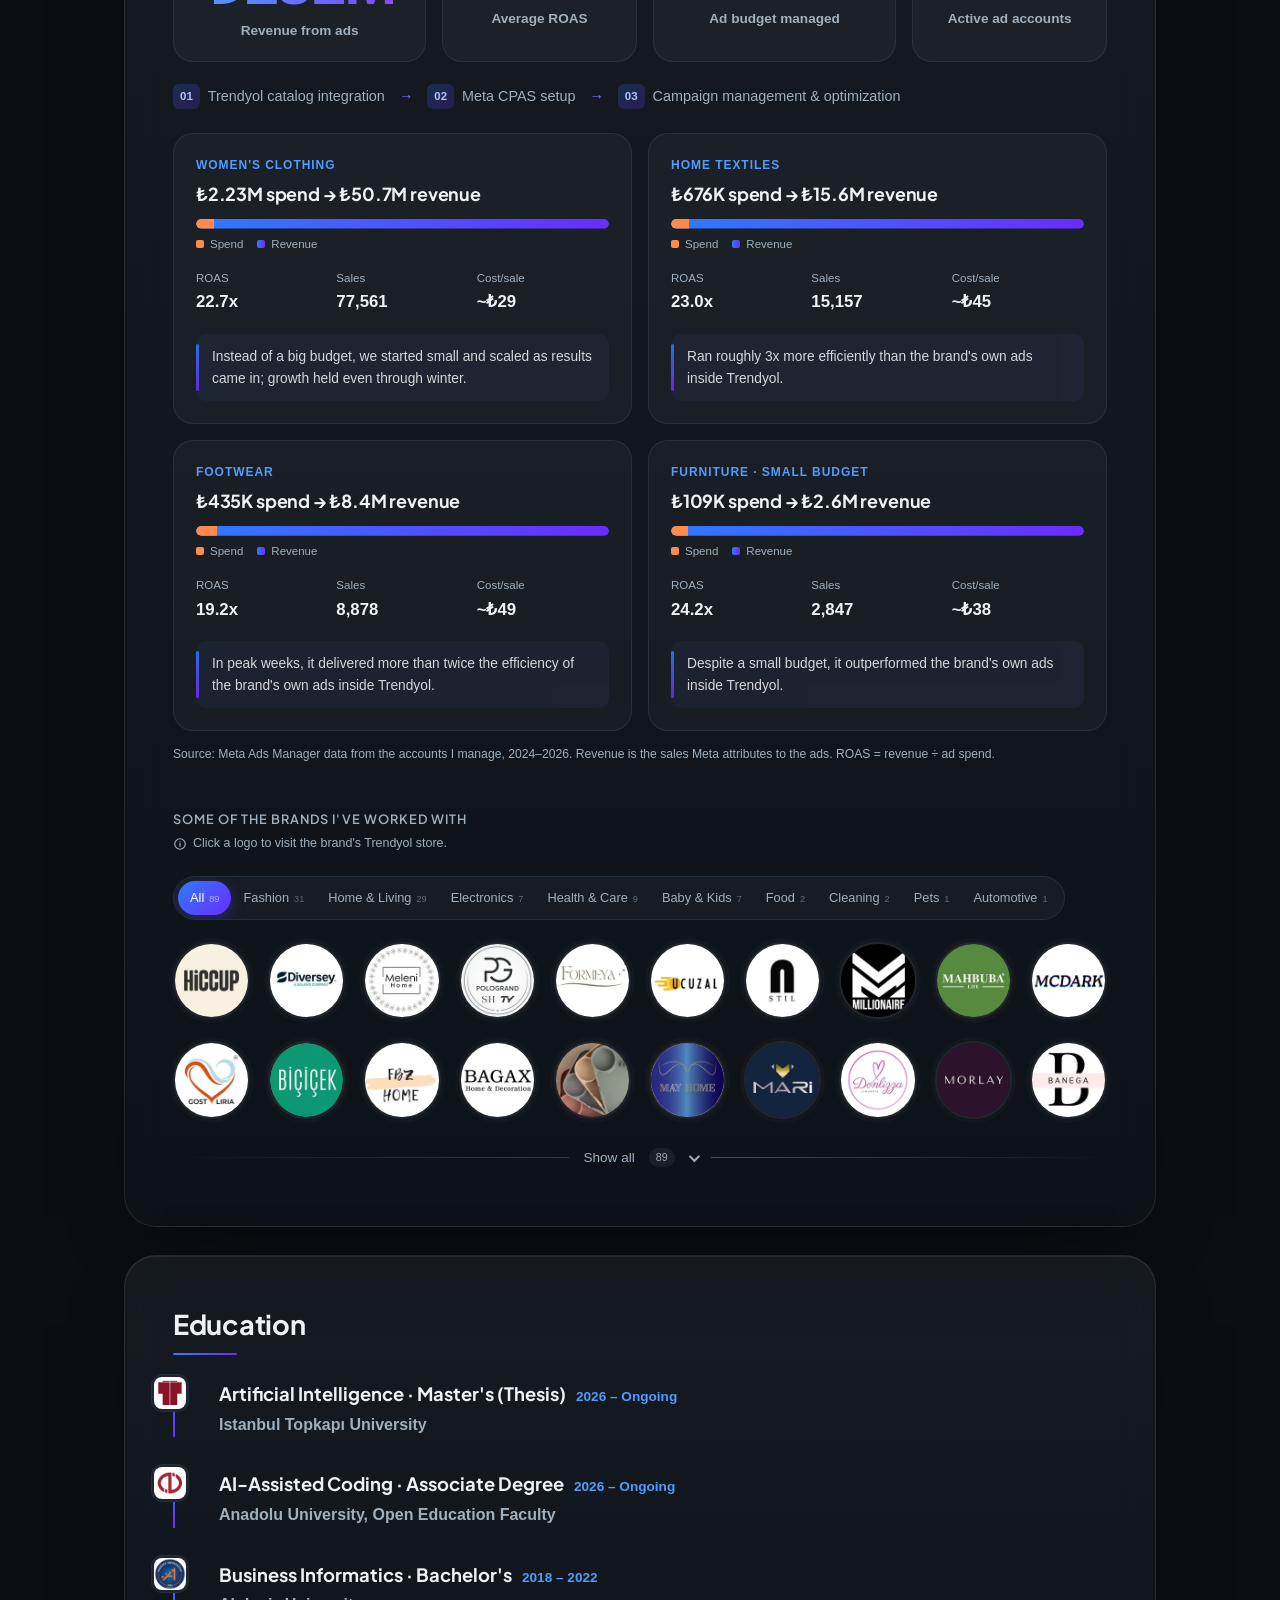
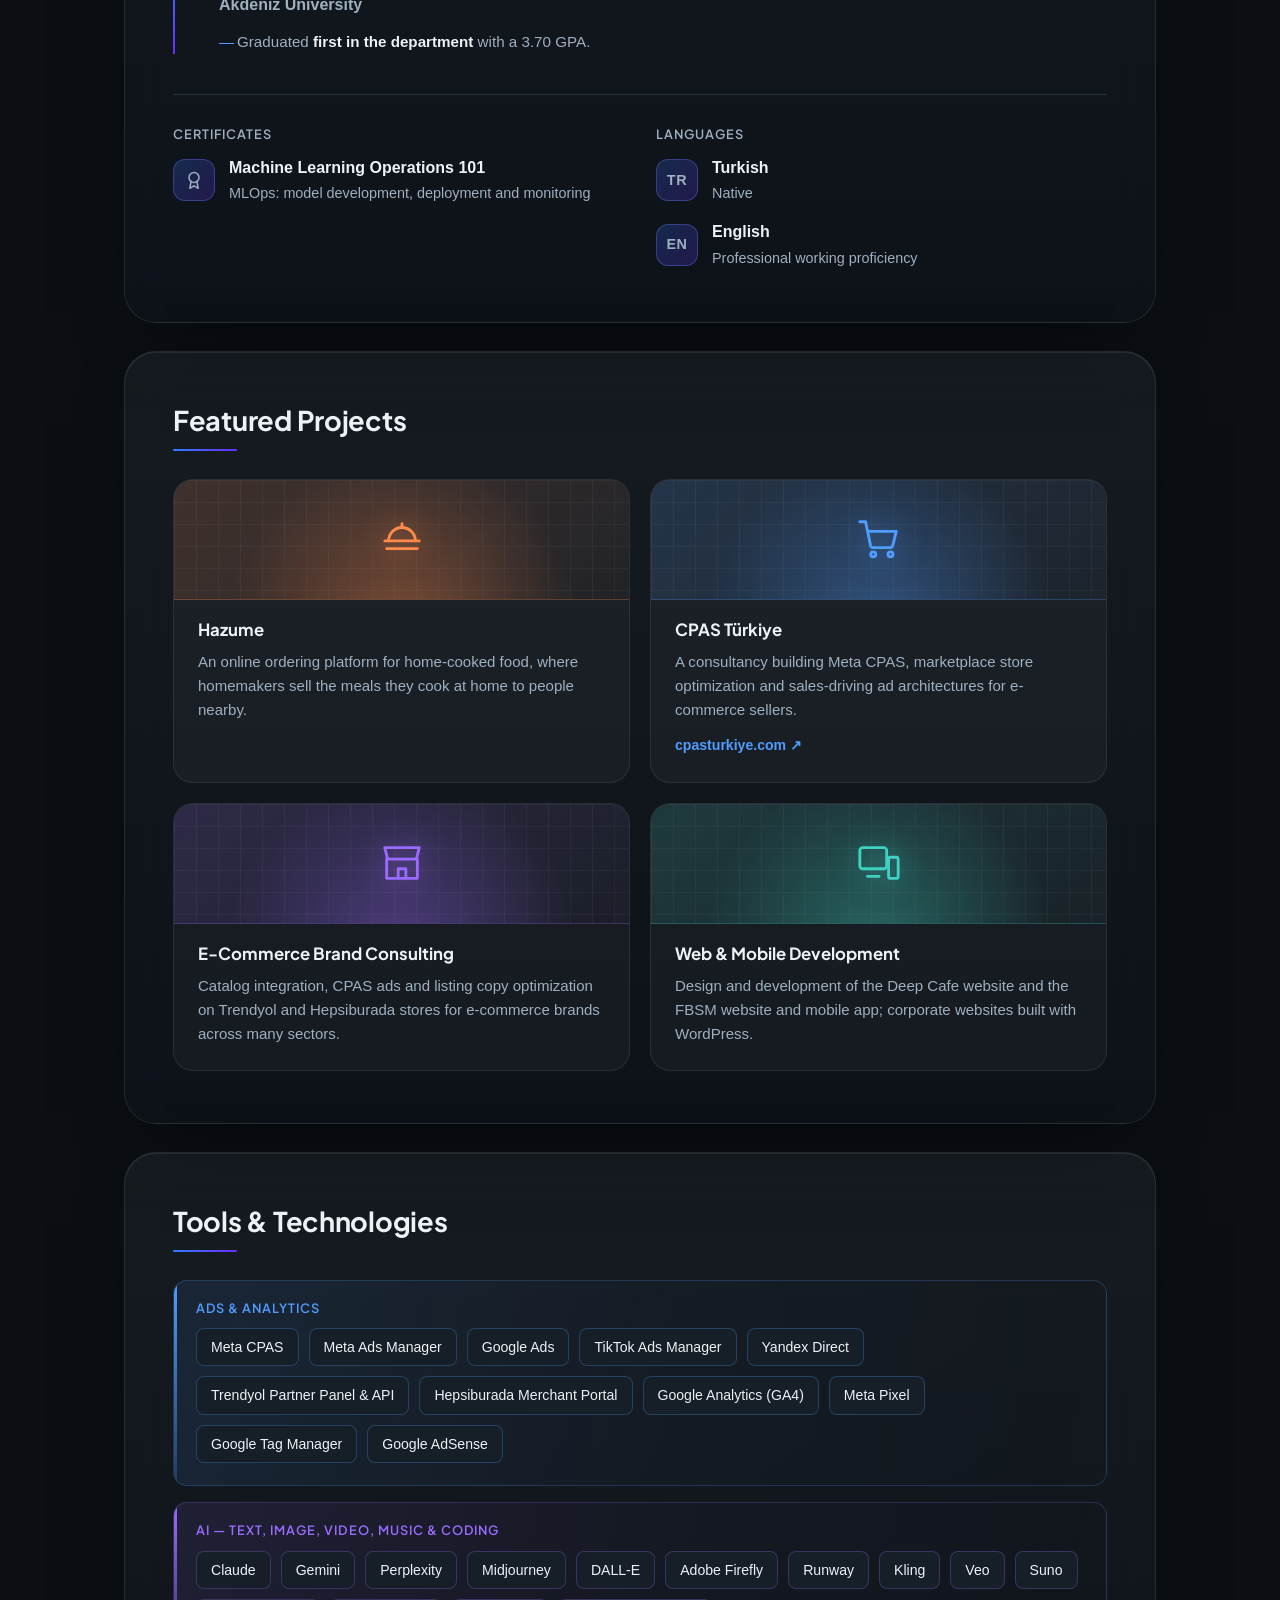
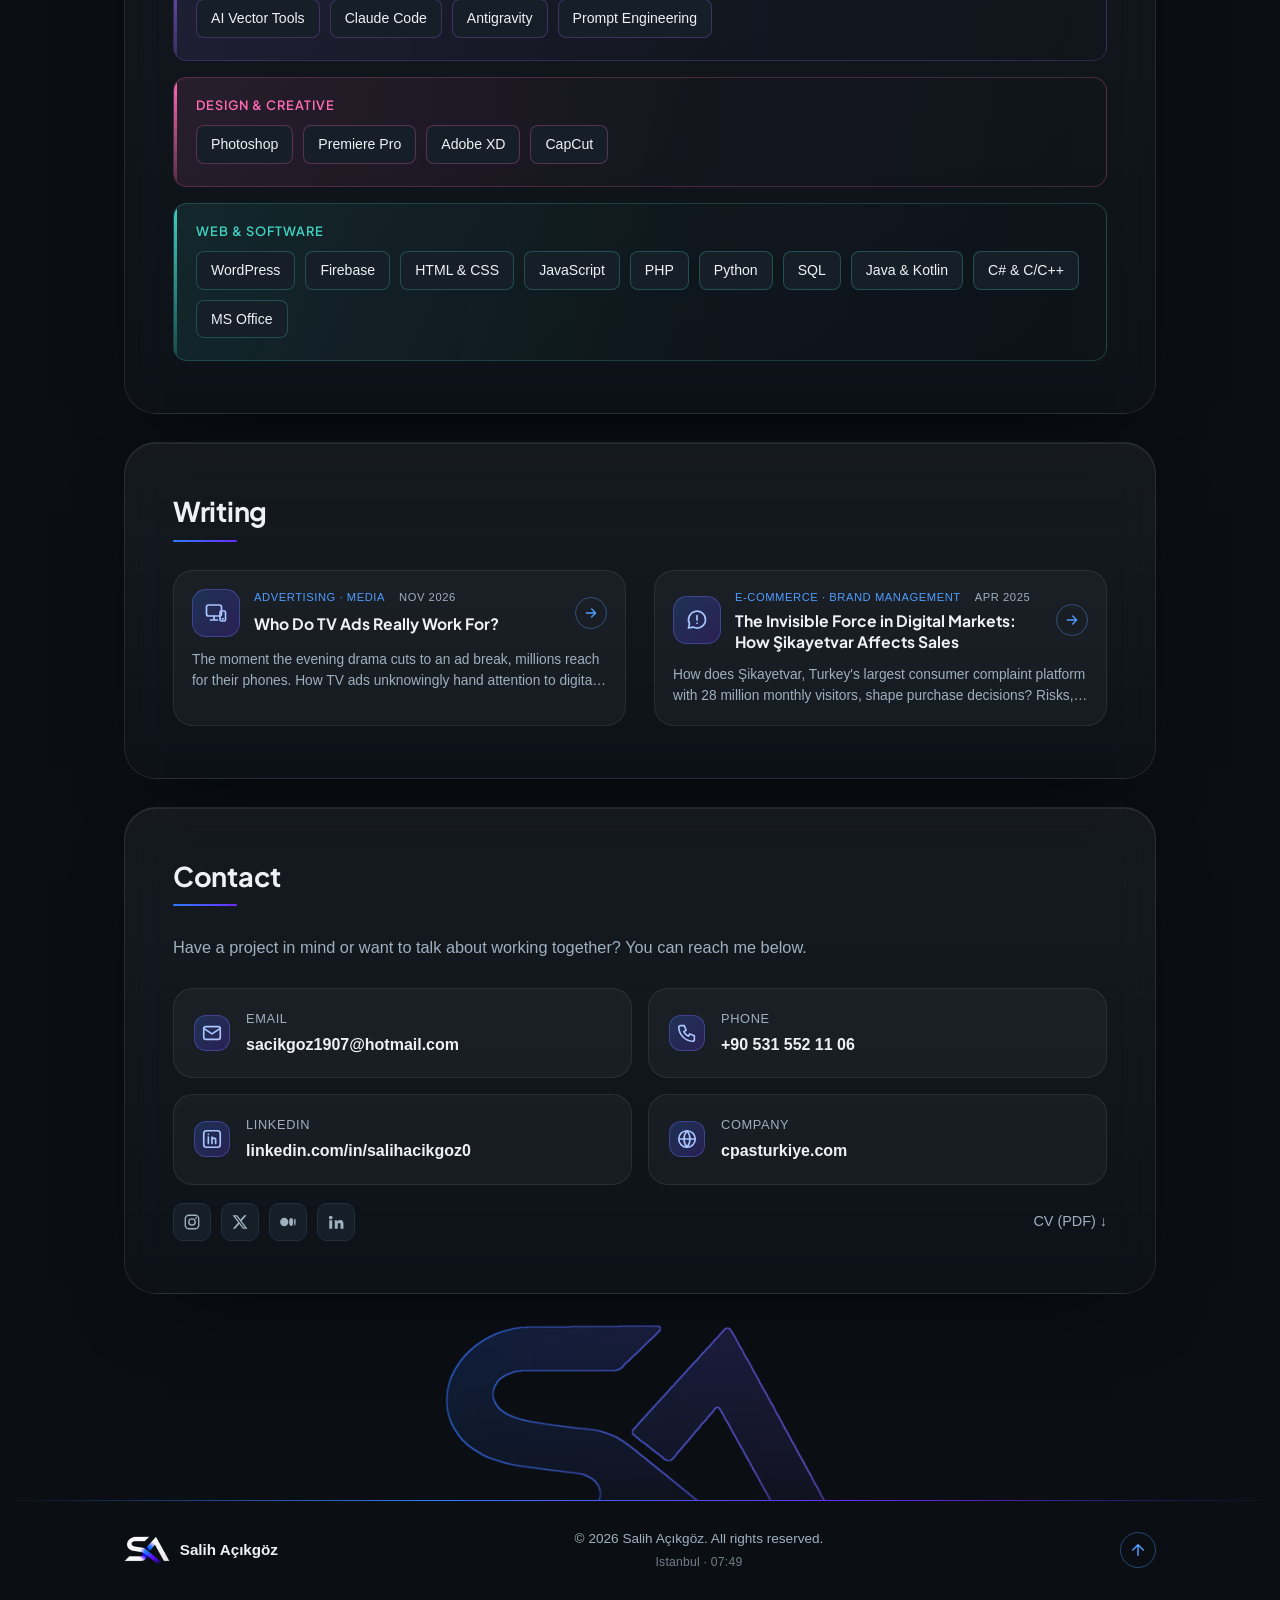
==== commit b3cb9ed8: "chore: reklam verileri güncellendi (Jale)" ====
--- a/en/index.html
+++ b/en/index.html
@@ -258,9 +258,9 @@
     <h2 class="section-title">Results in Numbers</h2>
     <p class="section-text">Combined totals of the ads I built from scratch and managed over the past 2 years, for brands that had never run CPAS ads before.</p>
     <div class="results-figures">
-      <div class="rf rf-main"><span class="rf-value" data-count="130.23" data-prefix="₺" data-suffix="M" data-decimals="0">₺130M</span><span class="rf-label">Revenue from ads</span></div>
-      <div class="rf"><span class="rf-value" data-count="15.77" data-suffix="x" data-decimals="1">15.8x</span><span class="rf-label">Average ROAS</span></div>
-      <div class="rf"><span class="rf-value" data-count="8.26" data-prefix="₺" data-suffix="M" data-decimals="1">₺8.3M</span><span class="rf-label">Ad budget managed</span></div>
+      <div class="rf rf-main"><span class="rf-value" data-count="131.48" data-prefix="₺" data-suffix="M" data-decimals="0">₺131M</span><span class="rf-label">Revenue from ads</span></div>
+      <div class="rf"><span class="rf-value" data-count="15.8" data-suffix="x" data-decimals="1">15.8x</span><span class="rf-label">Average ROAS</span></div>
+      <div class="rf"><span class="rf-value" data-count="8.32" data-prefix="₺" data-suffix="M" data-decimals="1">₺8.3M</span><span class="rf-label">Ad budget managed</span></div>
       <div class="rf"><span class="rf-value" data-count="68" data-decimals="0">68</span><span class="rf-label">Active ad accounts</span></div>
     </div>
     <ol class="process">
@@ -271,24 +271,24 @@
     <div class="cases">
       <article class="case">
         <p class="case-sector">Women's Clothing</p>
-        <h3>₺2.22M spend → ₺50.3M revenue</h3>
+        <h3>₺2.23M spend → ₺50.7M revenue</h3>
         <div class="case-bar" aria-hidden="true"><span class="case-spend" style="--w: 4.4%"></span></div>
         <p class="case-legend" aria-hidden="true"><i class="lg-spend"></i>Spend <i class="lg-rev"></i>Revenue</p>
         <dl class="case-stats">
           <div><dt>ROAS</dt><dd>22.7x</dd></div>
-          <div><dt>Sales</dt><dd>77,051</dd></div>
+          <div><dt>Sales</dt><dd>77,561</dd></div>
           <div><dt>Cost/sale</dt><dd>~₺29</dd></div>
         </dl>
         <p class="case-story">Instead of a big budget, we started small and scaled as results came in; growth held even through winter.</p>
       </article>
       <article class="case">
         <p class="case-sector">Home Textiles</p>
-        <h3>₺671K spend → ₺15.3M revenue</h3>
-        <div class="case-bar" aria-hidden="true"><span class="case-spend" style="--w: 4.4%"></span></div>
+        <h3>₺676K spend → ₺15.6M revenue</h3>
+        <div class="case-bar" aria-hidden="true"><span class="case-spend" style="--w: 4.3%"></span></div>
         <p class="case-legend" aria-hidden="true"><i class="lg-spend"></i>Spend <i class="lg-rev"></i>Revenue</p>
         <dl class="case-stats">
-          <div><dt>ROAS</dt><dd>22.8x</dd></div>
-          <div><dt>Sales</dt><dd>14,879</dd></div>
+          <div><dt>ROAS</dt><dd>23.0x</dd></div>
+          <div><dt>Sales</dt><dd>15,157</dd></div>
           <div><dt>Cost/sale</dt><dd>~₺45</dd></div>
         </dl>
         <p class="case-story">Ran roughly 3x more efficiently than the brand's own ads inside Trendyol.</p>
@@ -307,12 +307,12 @@
       </article>
       <article class="case">
         <p class="case-sector">Furniture · Small budget</p>
-        <h3>₺107K spend → ₺2.6M revenue</h3>
+        <h3>₺109K spend → ₺2.6M revenue</h3>
         <div class="case-bar" aria-hidden="true"><span class="case-spend" style="--w: 4.1%"></span></div>
         <p class="case-legend" aria-hidden="true"><i class="lg-spend"></i>Spend <i class="lg-rev"></i>Revenue</p>
         <dl class="case-stats">
-          <div><dt>ROAS</dt><dd>24.4x</dd></div>
-          <div><dt>Sales</dt><dd>2,819</dd></div>
+          <div><dt>ROAS</dt><dd>24.2x</dd></div>
+          <div><dt>Sales</dt><dd>2,847</dd></div>
           <div><dt>Cost/sale</dt><dd>~₺38</dd></div>
         </dl>
         <p class="case-story">Despite a small budget, it outperformed the brand's own ads inside Trendyol.</p>
